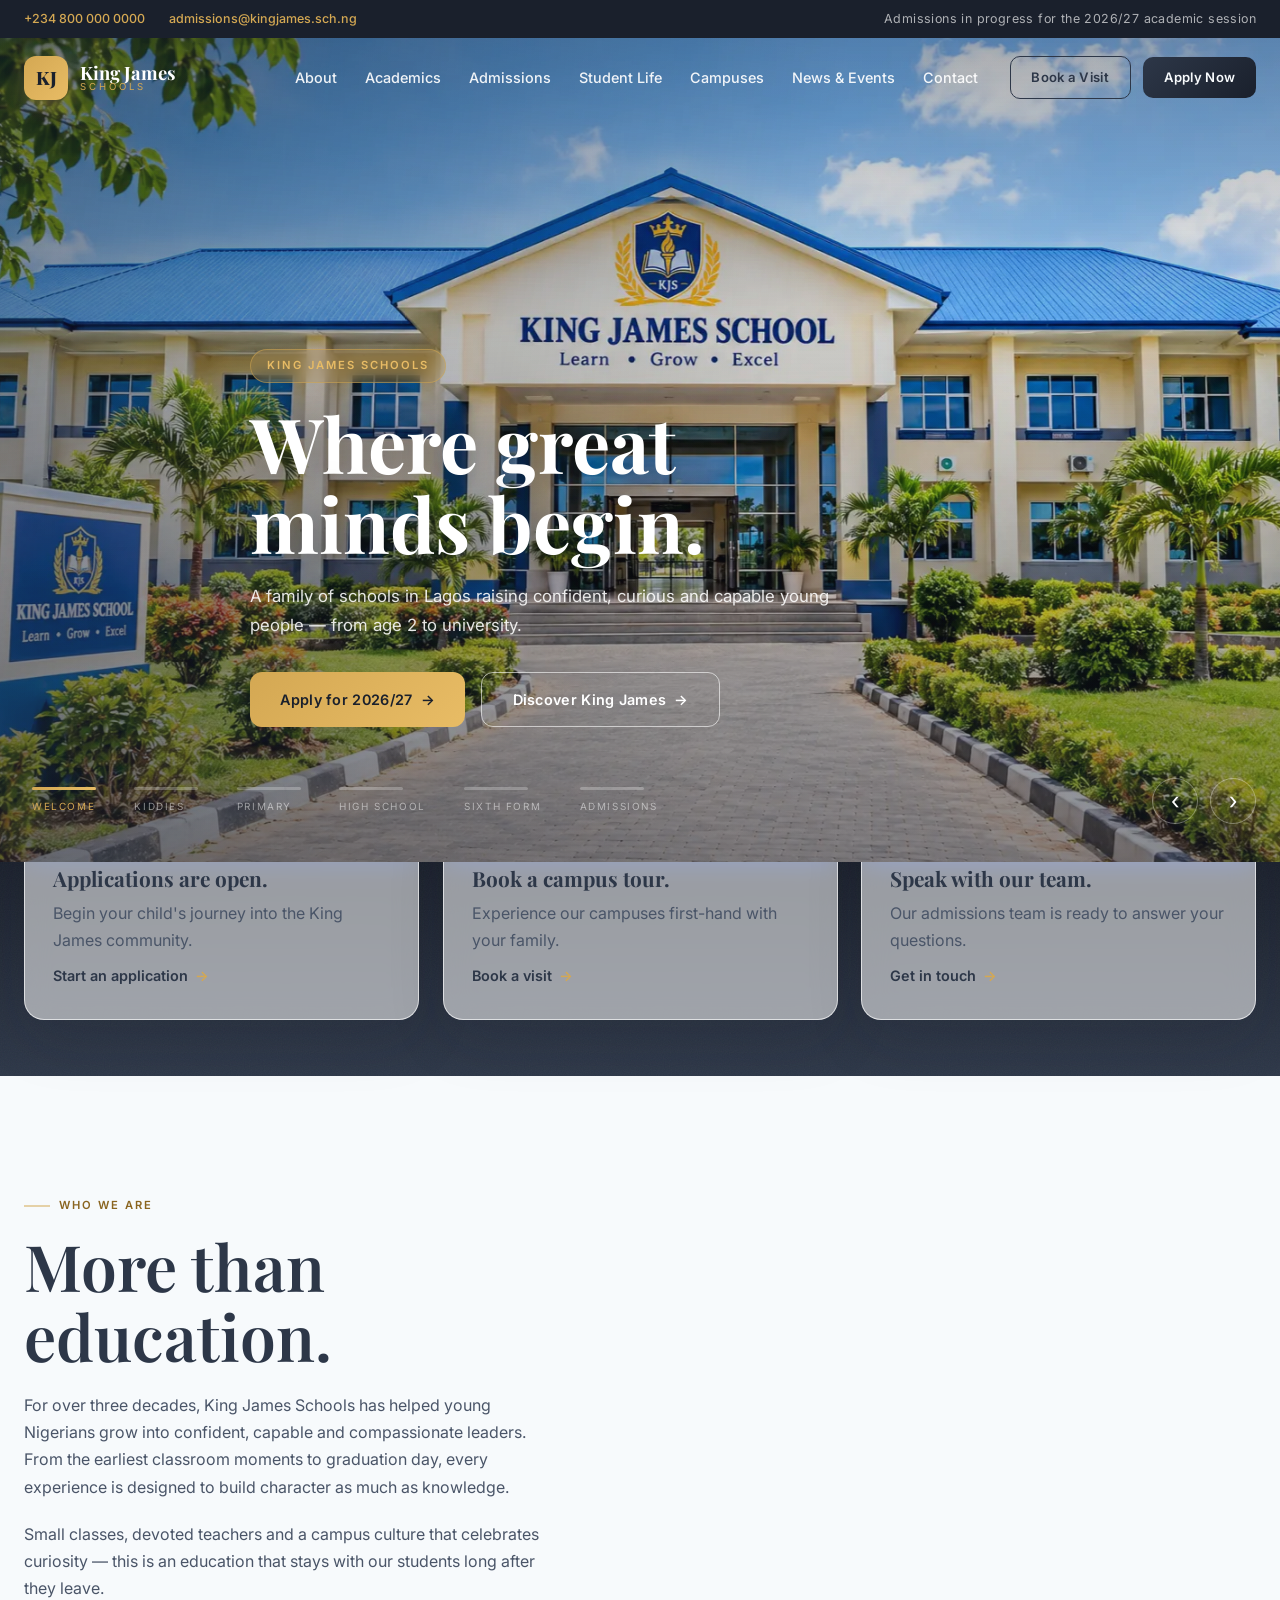
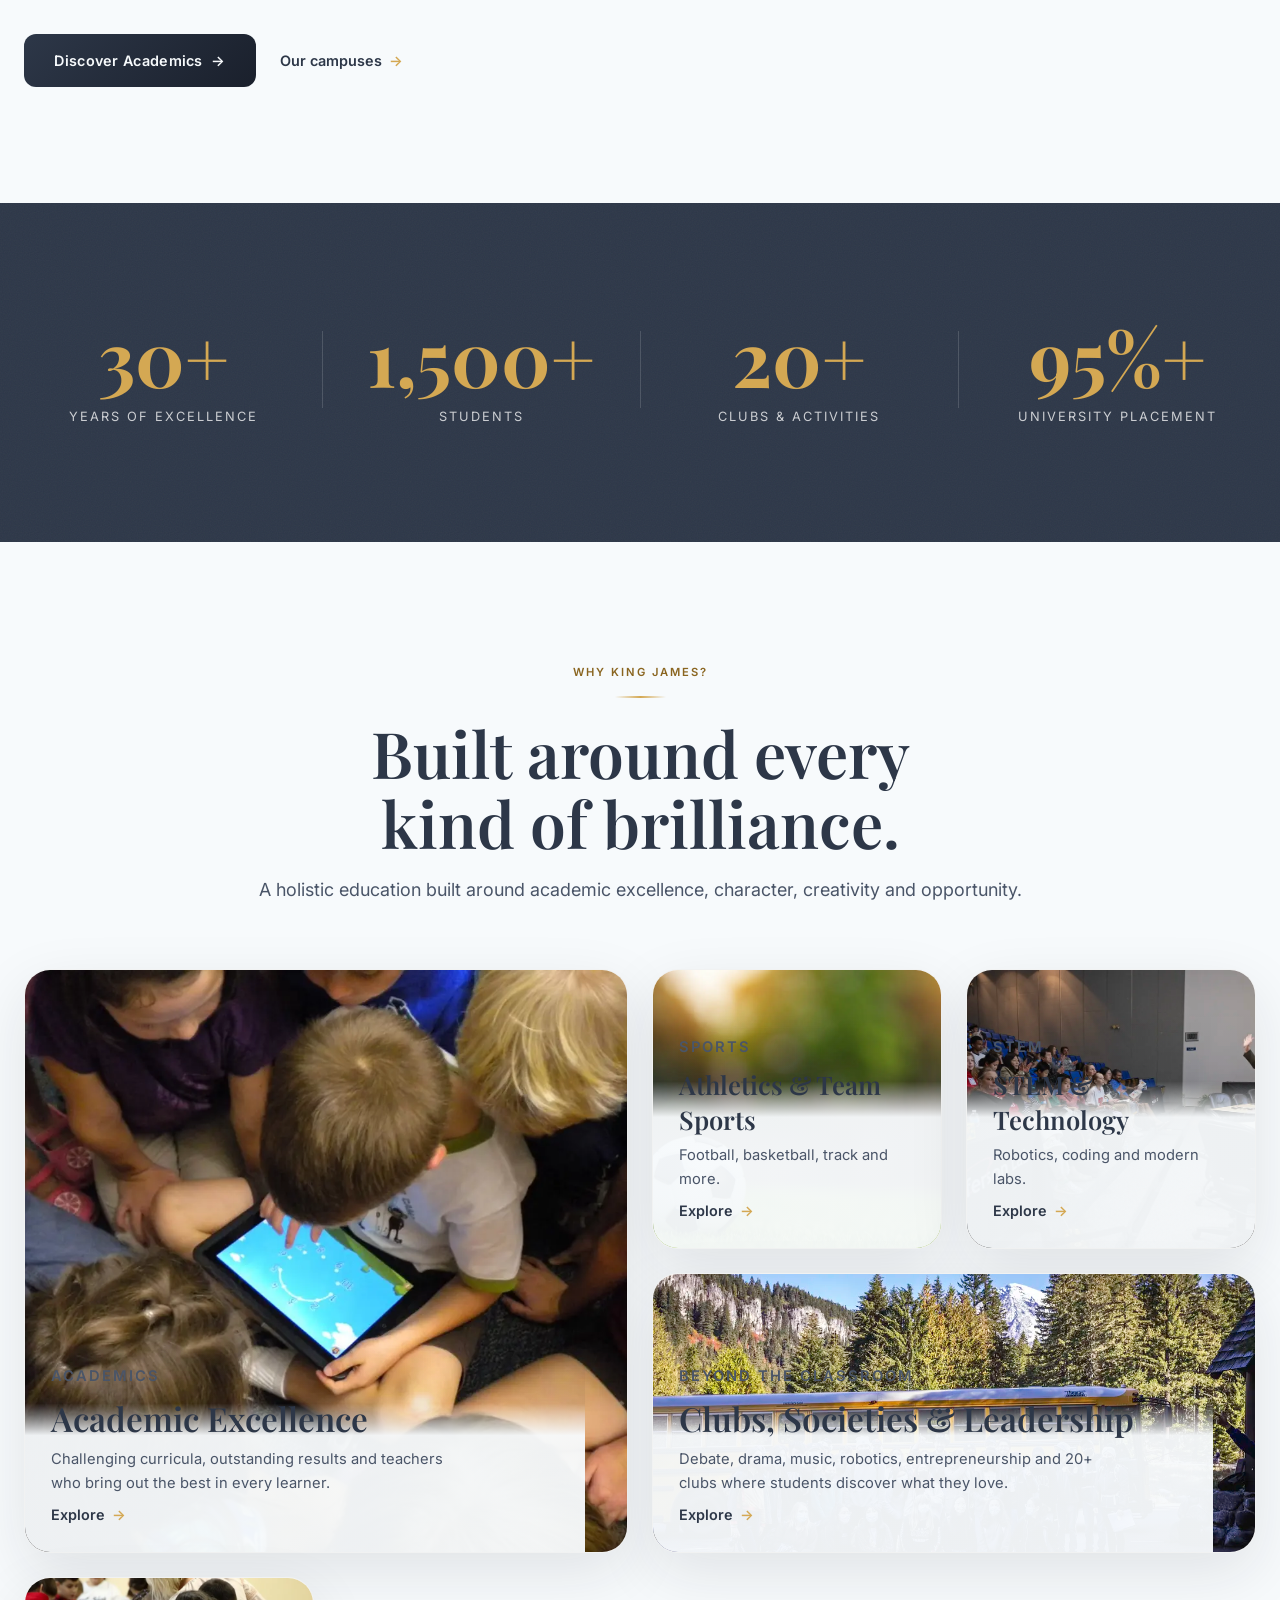
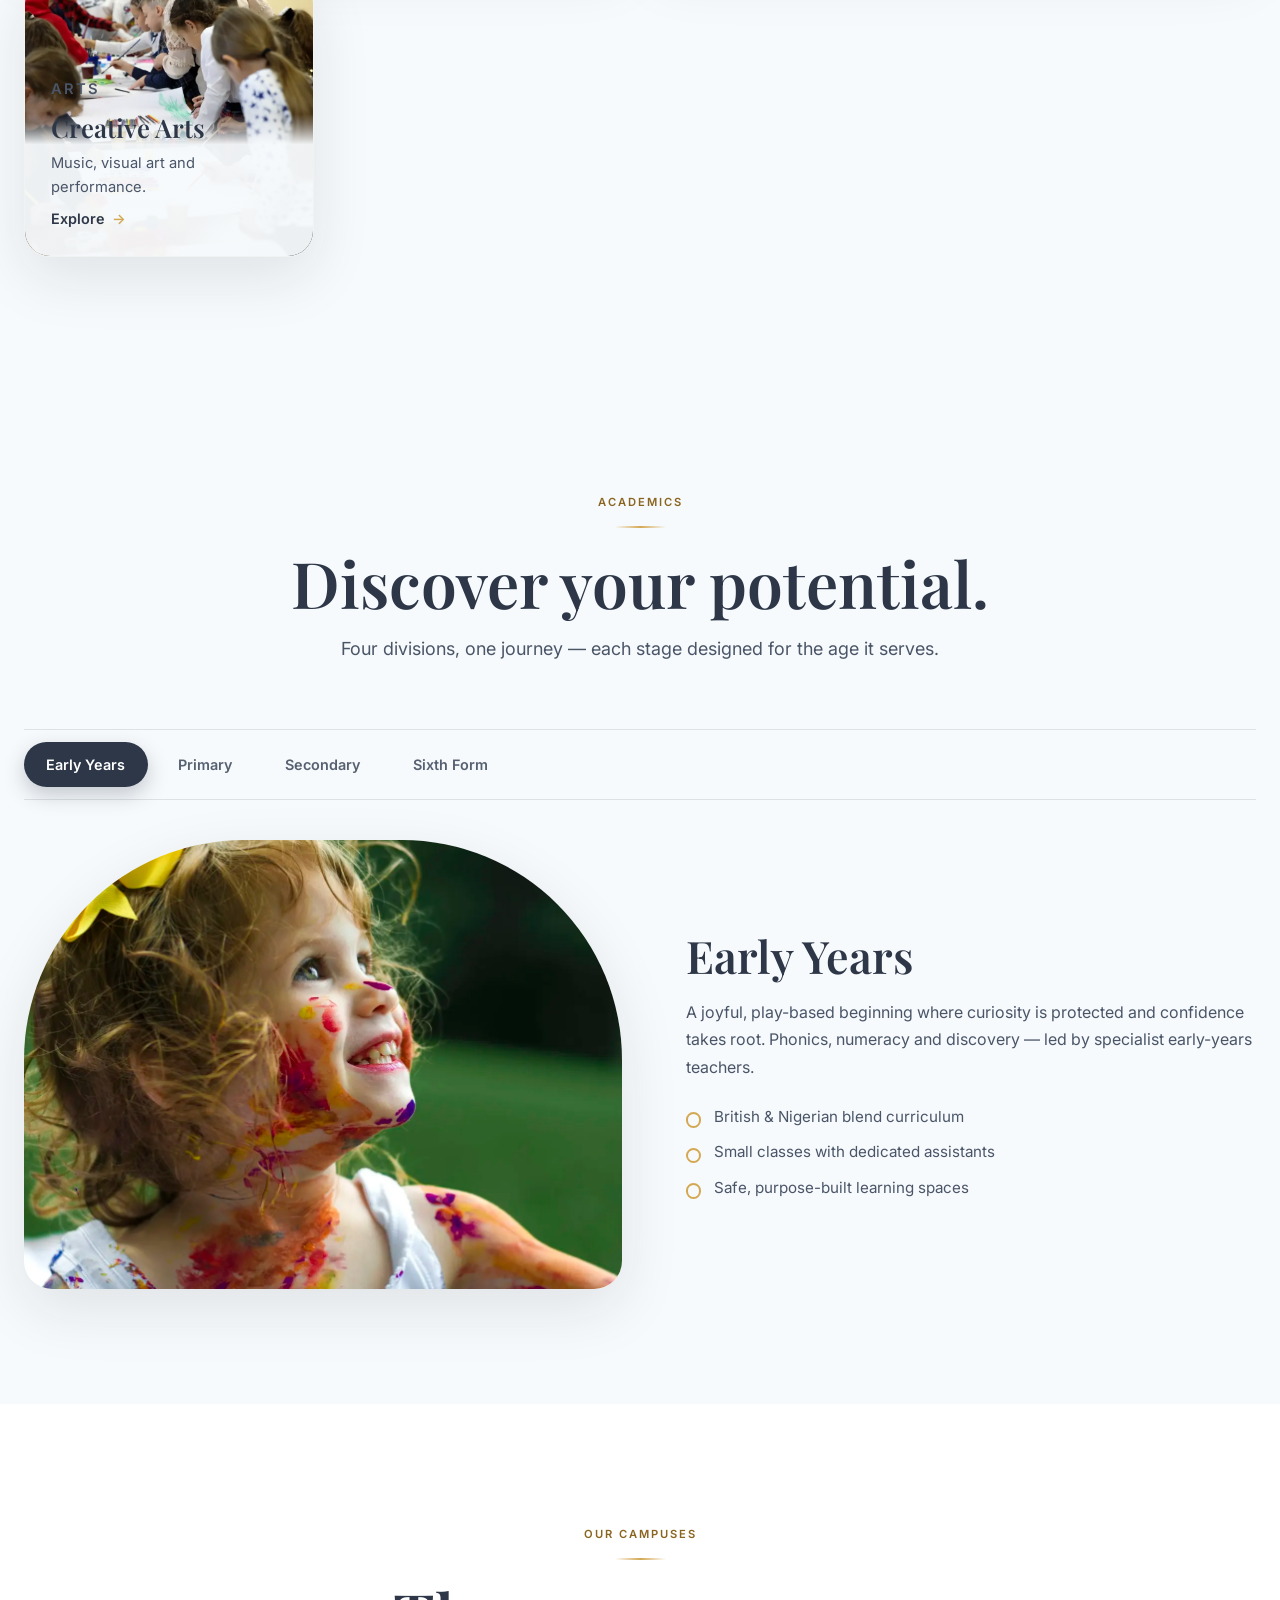
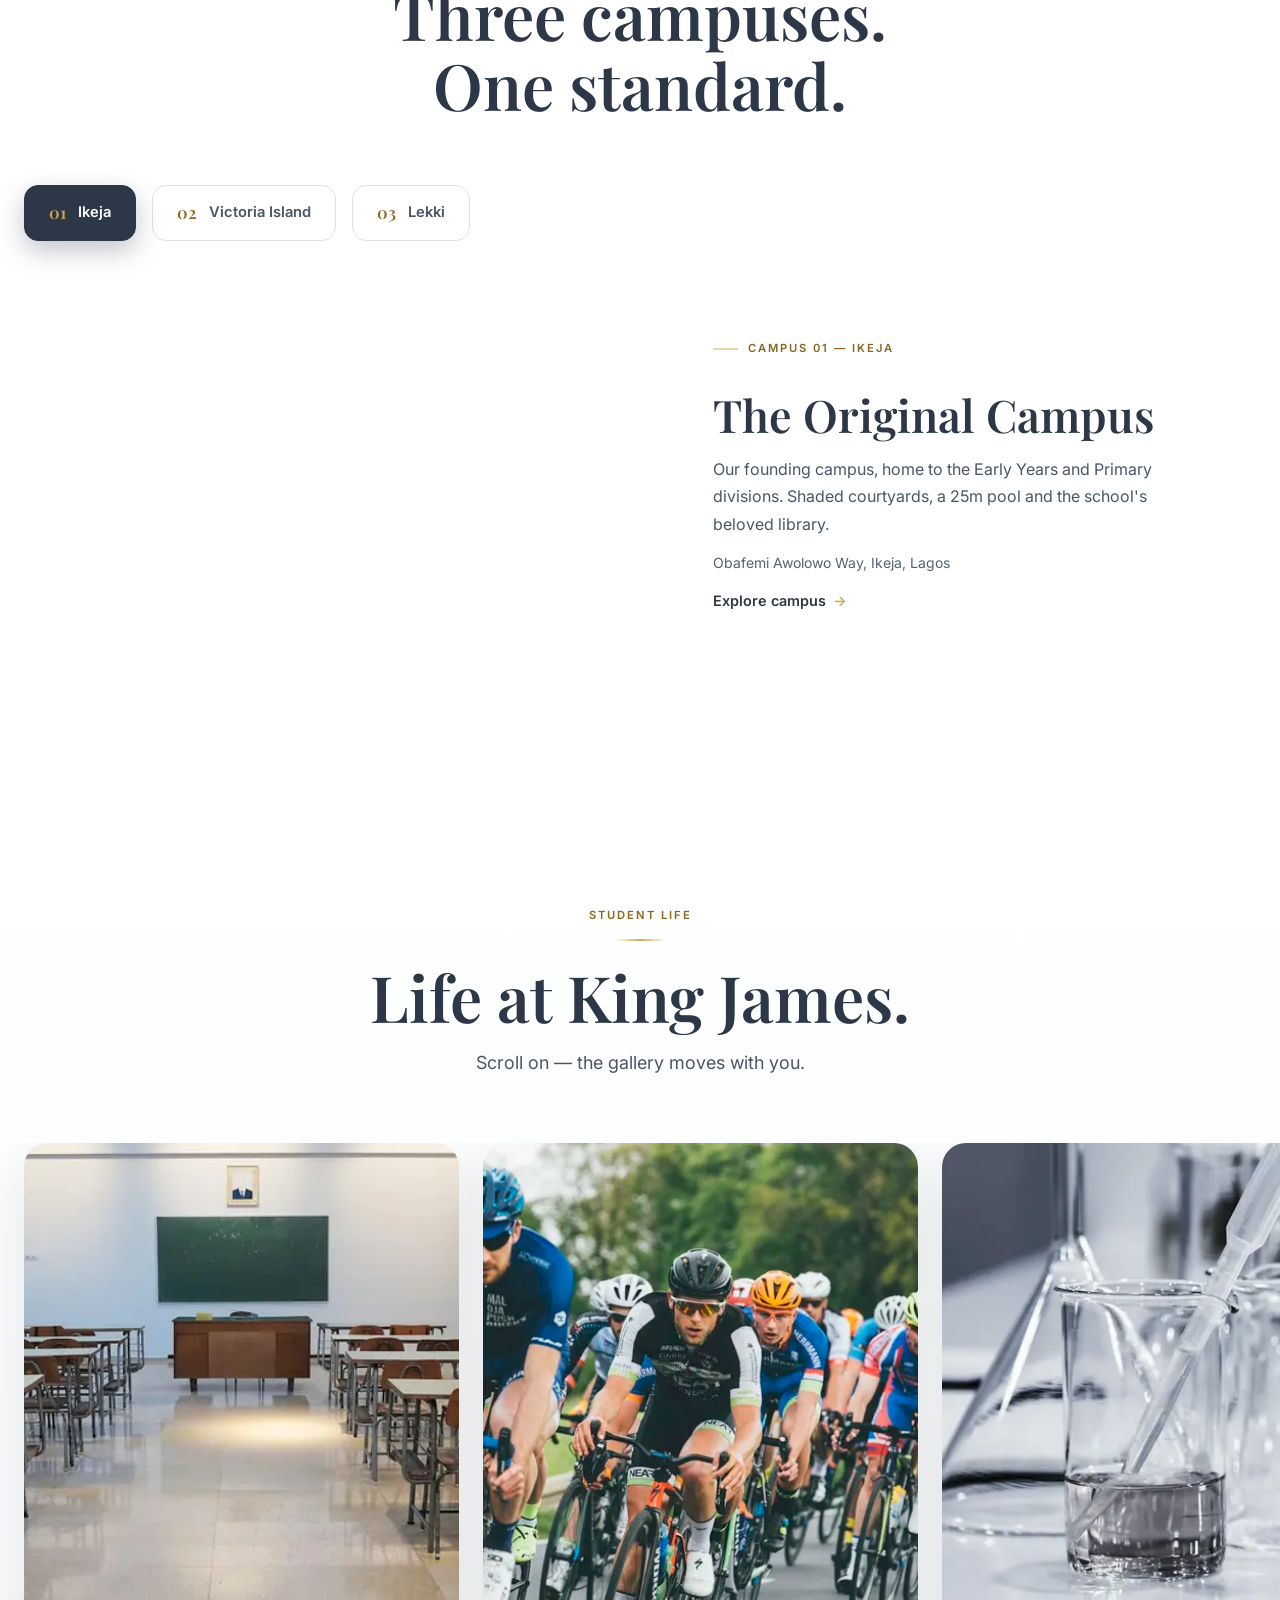
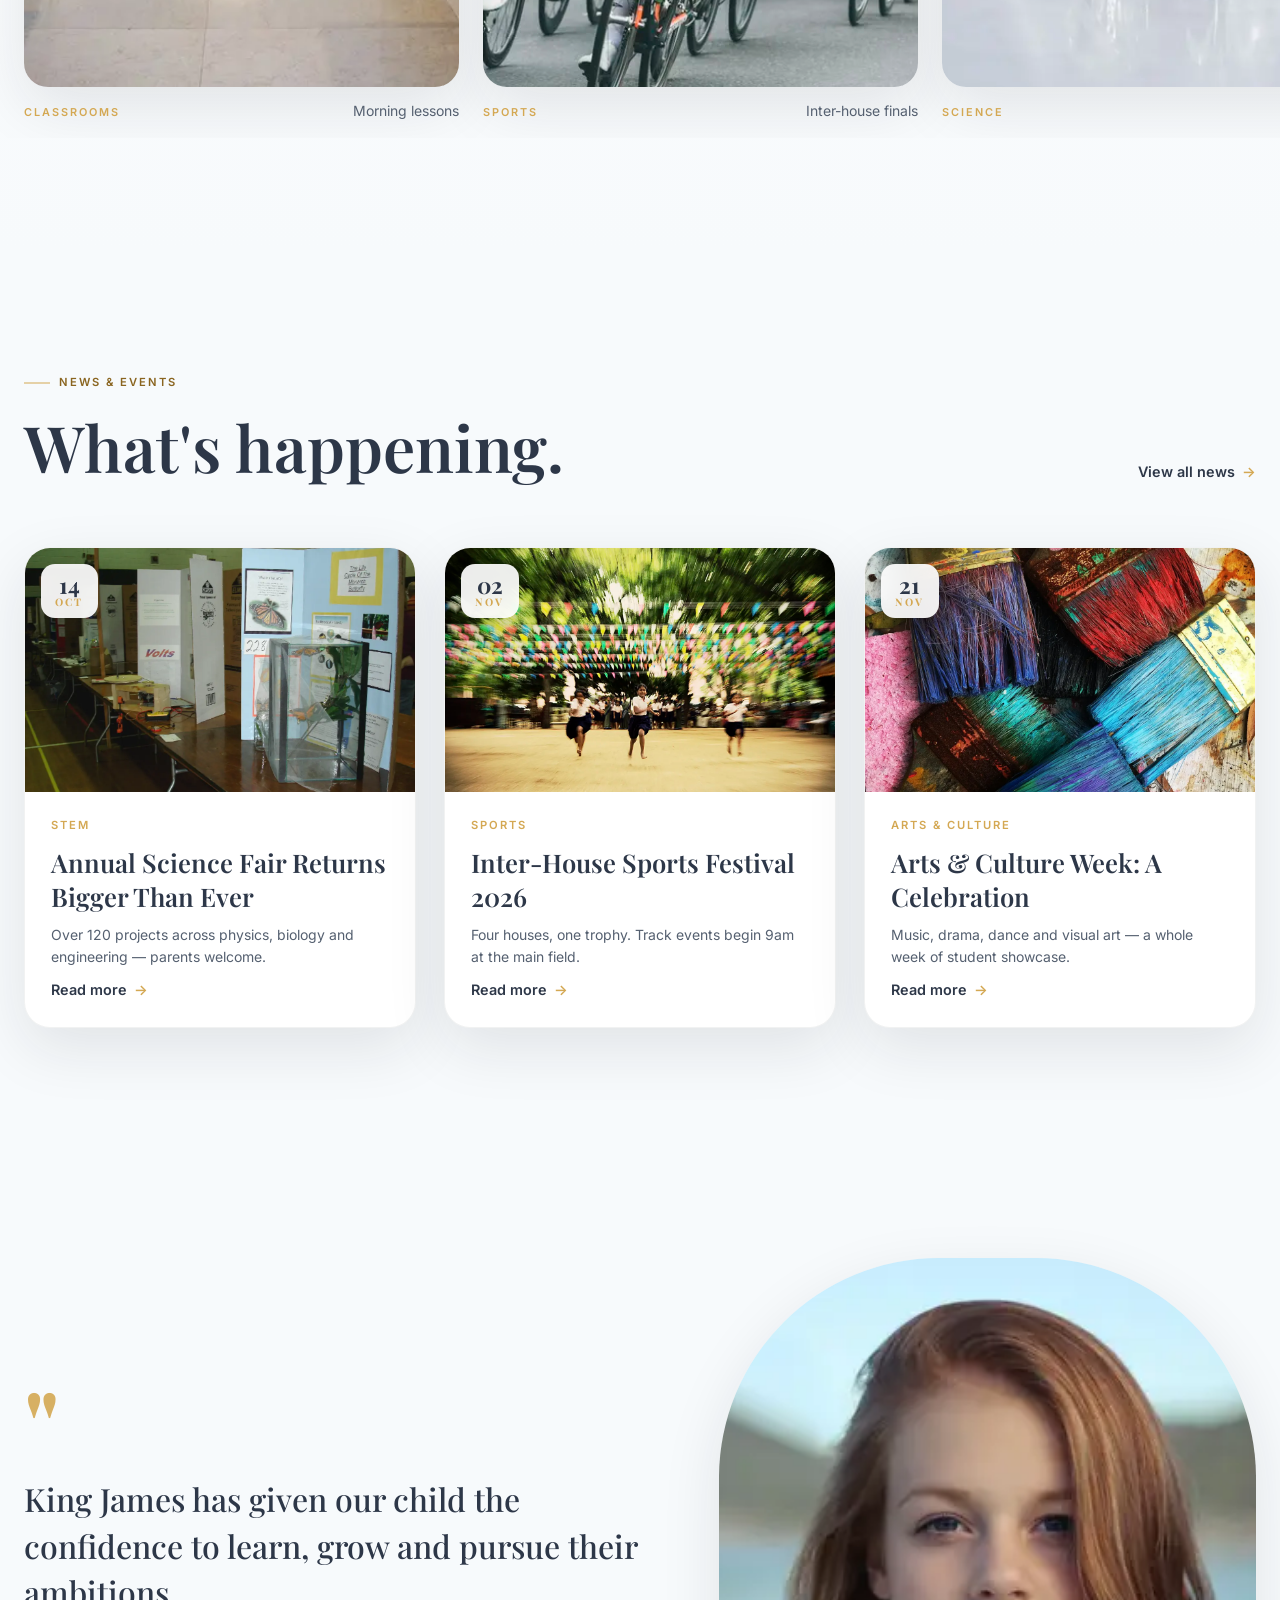
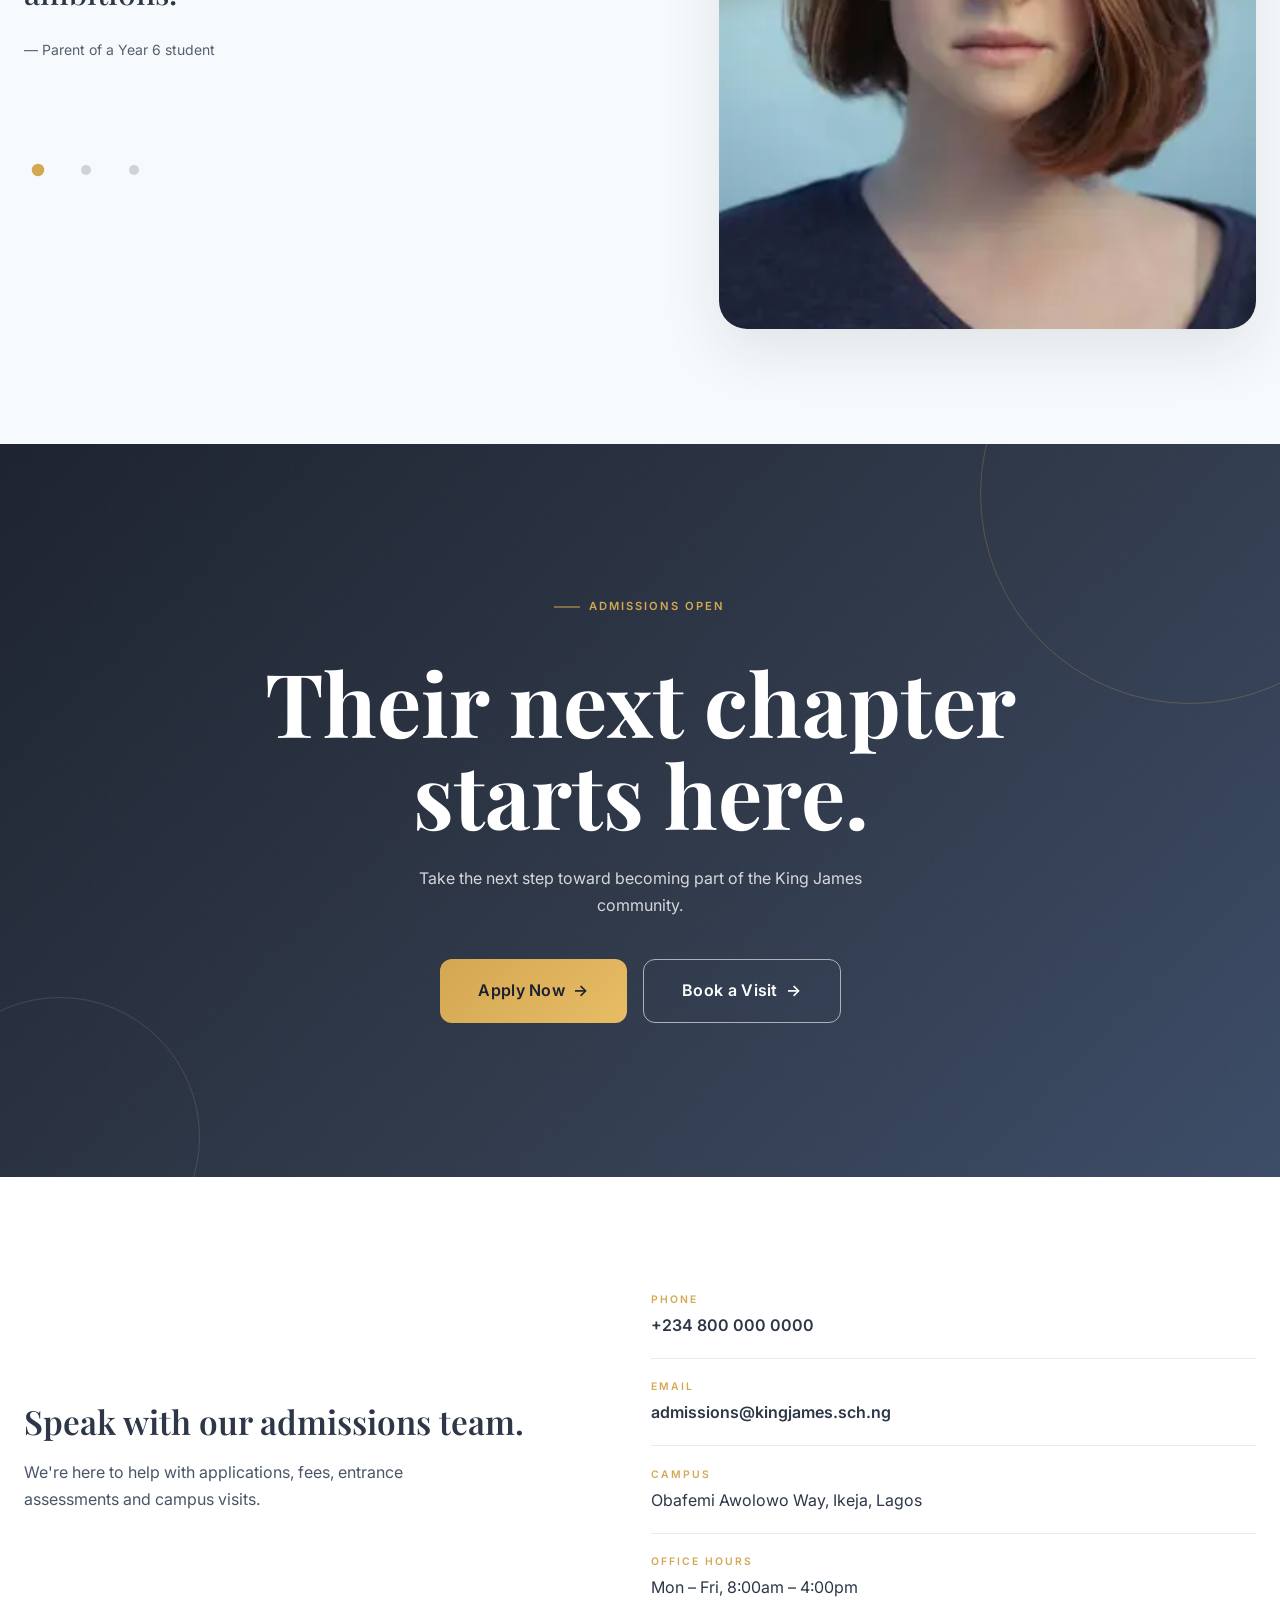
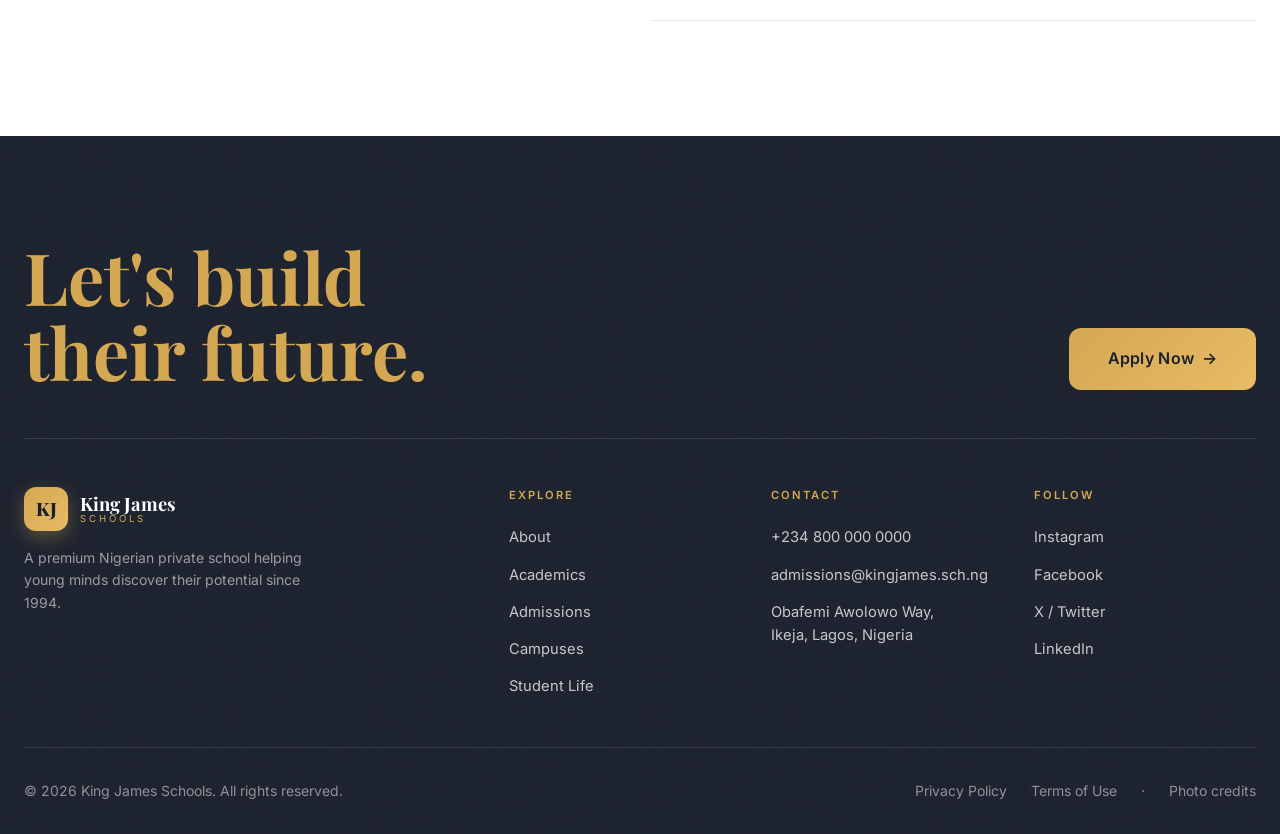
==== index.html @ 85f844ed "Add Open Graph/Twitter share tags and branded og-image; pass full regression suite 1200x630 og-image" ====
<!DOCTYPE html>
<html lang="en">
<head>
  <meta charset="UTF-8" />
  <meta name="viewport" content="width=device-width, initial-scale=1.0" />
  <title>King James Schools — Where Great Minds Begin</title>
  <meta name="description" content="King James Schools — a premium Nigerian private school. Explore our campuses, academics, student life and admissions. Applications are open." />
  <link rel="preconnect" href="https://fonts.googleapis.com" />
  <link rel="preconnect" href="https://fonts.gstatic.com" crossorigin />
  <link href="https://fonts.googleapis.com/css2?family=Inter:wght@400;500;600;700&family=Playfair+Display:ital,wght@0,500;0,600;0,700;0,800;1,500&display=swap" rel="stylesheet" />
  <link rel="icon" href="images/favicon.svg" type="image/svg+xml" />
  <meta name="theme-color" content="#1a202c" />
  <link rel="preload" as="image" href="images/hero/campus.webp" fetchpriority="high" />
    <meta property="og:type" content="website" />
  <meta property="og:site_name" content="King James Schools" />
  <meta property="og:title" content="King James Schools — Where Great Minds Begin" />
  <meta property="og:description" content="A premium Nigerian private school. Explore our campuses, academics, student life and admissions. Applications are open." />
  <meta property="og:image" content="https://rhemaolamiju295-sudo.github.io/King-James-school-website/images/og-image.jpg" />
  <meta property="og:image:width" content="1200" />
  <meta property="og:image:height" content="630" />
  <meta property="og:url" content="https://rhemaolamiju295-sudo.github.io/King-James-school-website/index.html" />
  <meta name="twitter:card" content="summary_large_image" />
  <meta name="twitter:title" content="King James Schools — Where Great Minds Begin" />
  <meta name="twitter:description" content="A premium Nigerian private school. Explore our campuses, academics, student life and admissions. Applications are open." />
  <meta name="twitter:image" content="https://rhemaolamiju295-sudo.github.io/King-James-school-website/images/og-image.jpg" />
<link rel="stylesheet" href="css/style.css" />
</head>
<body>
  <a class="skip-link" href="#main">Skip to main content</a>

  <!-- ============ NAVIGATION ============ -->
  <header class="site-header" id="navbar">
    <div class="top-bar">
      <div class="top-bar-inner container">
        <div class="top-bar-contact">
          <a href="tel:+2348000000000">+234 800 000 0000</a>
          <a href="mailto:admissions@kingjames.sch.ng">admissions@kingjames.sch.ng</a>
        </div>
        <p class="top-bar-note">Admissions in progress for the 2026/27 academic session</p>
      </div>
    </div>
    <div class="nav-inner">
      <a class="brand" href="#top">
        <span class="brand-mark" aria-hidden="true">KJ</span>
        <span class="brand-text">
          <span class="brand-name">King James</span>
          <span class="brand-sub">Schools</span>
        </span>
      </a>

      <nav class="nav-links" id="nav-links" aria-label="Primary">
        <a href="#about">About</a>
        <a href="#academics">Academics</a>
        <a href="#admissions">Admissions</a>
        <a href="#student-life">Student Life</a>
        <a href="#campuses">Campuses</a>
        <a href="#news">News &amp; Events</a>
        <a href="#contact">Contact</a>
      </nav>

      <div class="nav-ctas">
        <a class="btn btn-outline btn-sm nav-cta-visit" href="#admissions">Book a Visit</a>
        <a class="btn btn-primary btn-sm magnetic" href="apply.html">Apply Now</a>
      </div>

      <button class="hamburger" id="hamburger" aria-label="Open menu" aria-expanded="false" aria-controls="nav-links">
        <span></span><span></span><span></span>
      </button>
    </div>
  </header>

  <main id="main">
    <!-- ============ HERO — DIVISION SHOWCASE ============ -->
    <section class="hero" id="top" aria-roledescription="carousel" aria-label="Explore the schools of King James">
      <div class="hero-slides" id="hero-slides">

        <!-- SLIDE — Welcome -->
        <article class="slide is-active" data-slide aria-label="Welcome to King James Schools">
          <div class="slide-bg" style="background-image: url('images/hero/campus.webp')" role="img" aria-label="Sunlit King James campus with students arriving"></div>
          <div class="slide-scrim"></div>
          <div class="slide-content container">
            <div class="slide-badge label-upper">King James Schools</div>
            <h1 class="slide-title display-serif">Where great minds begin.</h1>
            <p class="slide-text">A family of schools in Lagos raising confident, curious and capable young people — from age 2 to university.</p>
            <div class="slide-ctas">
              <a class="btn btn-gold magnetic" href="apply.html">Apply for 2026/27 <span class="arrow" aria-hidden="true">→</span></a>
              <a class="btn btn-outline-light magnetic" href="#about">Discover King James <span class="arrow" aria-hidden="true">→</span></a>
            </div>
          </div>
        </article>

        <!-- SLIDE — Kiddies -->
        <article class="slide" data-slide aria-label="King James Kiddies — early years">
          <div class="slide-bg" style="background-image: url('images/academics/early-years.webp')" role="img" aria-label="Bright early years classroom with learning play corners"></div>
          <div class="slide-scrim"></div>
          <div class="slide-content container">
            <div class="slide-badge label-upper">Ages 2 – 5</div>
            <h2 class="slide-title display-serif">King James Kiddies</h2>
            <p class="slide-text">A joyful start — learning through play, in warm classrooms where caring teachers know every child by name.</p>
            <div class="slide-ctas">
              <a class="btn btn-outline-light magnetic" href="#academics">Learn more <span class="arrow" aria-hidden="true">→</span></a>
            </div>
            <p class="slide-tag caption">Ikeja Campus, Lagos State</p>
          </div>
        </article>

        <!-- SLIDE — Primary -->
        <article class="slide" data-slide aria-label="King James Primary">
          <div class="slide-bg" style="background-image: url('images/hero/primary.webp')" role="img" aria-label="Primary pupils raising hands in class"></div>
          <div class="slide-scrim"></div>
          <div class="slide-content container">
            <div class="slide-badge label-upper">Ages 5 – 11</div>
            <h2 class="slide-title display-serif">King James Primary</h2>
            <p class="slide-text">Strong foundations in literacy, numeracy and character — with sport, music and clubs woven into every week.</p>
            <div class="slide-ctas">
              <a class="btn btn-outline-light magnetic" href="#academics">Learn more <span class="arrow" aria-hidden="true">→</span></a>
            </div>
            <p class="slide-tag caption">Ikeja &amp; Lekki Campuses, Lagos State</p>
          </div>
        </article>

        <!-- SLIDE — High -->
        <article class="slide" data-slide aria-label="King James High">
          <div class="slide-bg" style="background-image: url('images/hero/secondary.webp')" role="img" aria-label="Secondary students collaborating in the science laboratory"></div>
          <div class="slide-scrim"></div>
          <div class="slide-content container">
            <div class="slide-badge label-upper">Ages 11 – 16</div>
            <h2 class="slide-title display-serif">King James High</h2>
            <p class="slide-text">Rigorous academics blending the Nigerian and British curricula — with leadership, character and service at its heart.</p>
            <div class="slide-ctas">
              <a class="btn btn-outline-light magnetic" href="#academics">Learn more <span class="arrow" aria-hidden="true">→</span></a>
            </div>
            <p class="slide-tag caption">Victoria Island Campus, Lagos State</p>
          </div>
        </article>

        <!-- SLIDE — Sixth Form -->
        <article class="slide" data-slide aria-label="King James Sixth Form">
          <div class="slide-bg" style="background-image: url('images/hero/sixth-form.webp')" role="img" aria-label="Sixth form students walking through the campus courtyard"></div>
          <div class="slide-scrim"></div>
          <div class="slide-content container">
            <div class="slide-badge label-upper">Ages 16 – 18</div>
            <h2 class="slide-title display-serif">King James Sixth Form</h2>
            <p class="slide-text">A focused pre-university pathway to the world's best universities — with dedicated counselling at every step.</p>
            <div class="slide-ctas">
              <a class="btn btn-outline-light magnetic" href="#academics">Learn more <span class="arrow" aria-hidden="true">→</span></a>
            </div>
            <p class="slide-tag caption">Lekki Campus, Lagos State</p>
          </div>
        </article>

        <!-- SLIDE — Admissions -->
        <article class="slide" data-slide aria-label="Admissions open">
          <div class="slide-bg" style="background-image: url('images/hero/admissions.webp')" role="img" aria-label="Smiling students on the campus lawn"></div>
          <div class="slide-scrim"></div>
          <div class="slide-content container">
            <div class="slide-badge label-upper">Admissions in progress</div>
            <h2 class="slide-title display-serif">Applications open for 2026/27.</h2>
            <p class="slide-text">Take the first step toward joining the King James family — book a tour or start an application today.</p>
            <div class="slide-ctas">
              <a class="btn btn-gold magnetic" href="apply.html">Apply Now <span class="arrow" aria-hidden="true">→</span></a>
              <a class="btn btn-outline-light magnetic" href="#visit">Book a Visit <span class="arrow" aria-hidden="true">→</span></a>
            </div>
          </div>
        </article>
      </div>

      <!-- Slider controls -->
      <div class="hero-controls container">
        <div class="hero-dots" role="tablist" aria-label="Choose a slide">
          <button class="hero-dot is-active" role="tab" aria-selected="true" data-dot="0" aria-label="Slide 1: Welcome"><span class="dot-progress"><span class="dot-fill"></span></span><span class="dot-name">Welcome</span></button>
          <button class="hero-dot" role="tab" aria-selected="false" data-dot="1" aria-label="Slide 2: King James Kiddies"><span class="dot-progress"><span class="dot-fill"></span></span><span class="dot-name">Kiddies</span></button>
          <button class="hero-dot" role="tab" aria-selected="false" data-dot="2" aria-label="Slide 3: King James Primary"><span class="dot-progress"><span class="dot-fill"></span></span><span class="dot-name">Primary</span></button>
          <button class="hero-dot" role="tab" aria-selected="false" data-dot="3" aria-label="Slide 4: King James High"><span class="dot-progress"><span class="dot-fill"></span></span><span class="dot-name">High School</span></button>
          <button class="hero-dot" role="tab" aria-selected="false" data-dot="4" aria-label="Slide 5: King James Sixth Form"><span class="dot-progress"><span class="dot-fill"></span></span><span class="dot-name">Sixth Form</span></button>
          <button class="hero-dot" role="tab" aria-selected="false" data-dot="5" aria-label="Slide 6: Admissions"><span class="dot-progress"><span class="dot-fill"></span></span><span class="dot-name">Admissions</span></button>
        </div>
        <div class="hero-arrows">
          <button class="hero-arrow" id="hero-prev" aria-label="Previous slide">‹</button>
          <button class="hero-arrow" id="hero-next" aria-label="Next slide">›</button>
        </div>
      </div>
    </section>

    <!-- ============ QUICK ACTIONS / ADMISSIONS ============ -->
    <section class="quick-actions" id="admissions" aria-label="Quick actions">
      <div class="qa-inner container">
        <article class="qa-card glass reveal">
          <p class="qa-kicker label-upper">Admissions</p>
          <h2 class="qa-title display-serif">Applications are open.</h2>
          <p class="body-text">Begin your child's journey into the King James community.</p>
          <a class="text-link" href="apply.html">Start an application <span class="arrow" aria-hidden="true">→</span></a>
        </article>
        <article class="qa-card glass reveal" style="--d:1">
          <p class="qa-kicker label-upper">Visit</p>
          <h2 class="qa-title display-serif">Book a campus tour.</h2>
          <p class="body-text">Experience our campuses first-hand with your family.</p>
          <a class="text-link" href="#visit">Book a visit <span class="arrow" aria-hidden="true">→</span></a>
        </article>
        <article class="qa-card glass reveal" style="--d:2">
          <p class="qa-kicker label-upper">Contact</p>
          <h2 class="qa-title display-serif">Speak with our team.</h2>
          <p class="body-text">Our admissions team is ready to answer your questions.</p>
          <a class="text-link" href="#contact">Get in touch <span class="arrow" aria-hidden="true">→</span></a>
        </article>
      </div>
    </section>

    <!-- ============ MORE THAN EDUCATION ============ -->
    <section class="about section" id="about">
      <div class="container about-grid">
        <div class="about-copy">
          <p class="kicker label-upper reveal">Who we are</p>
          <h2 class="headline-2 display-serif reveal" style="--d:1">More than education.</h2>
          <p class="body-text reveal" style="--d:2">For over three decades, King James Schools has helped young Nigerians grow into confident, capable and compassionate leaders. From the earliest classroom moments to graduation day, every experience is designed to build character as much as knowledge.</p>
          <p class="body-text reveal" style="--d:3">Small classes, devoted teachers and a campus culture that celebrates curiosity — this is an education that stays with our students long after they leave.</p>
          <div class="about-links reveal" style="--d:4">
            <a class="btn btn-primary magnetic" href="#academics">Discover Academics <span class="arrow" aria-hidden="true">→</span></a>
            <a class="text-link" href="#campuses">Our campuses <span class="arrow" aria-hidden="true">→</span></a>
          </div>
        </div>
        <div class="about-media reveal-media" style="--d:2">
          <figure class="media-frame arch-mask">
            <img src="images/about/main.webp" alt="King James students on the main campus lawn" loading="lazy" decoding="async" />
          </figure>
          <figure class="about-media-inset arch-mask reveal" style="--d:4">
            <img src="images/about/architecture.webp" alt="Detail of the school's architecture" loading="lazy" />
          </figure>
          <span class="about-badge glass-gold" aria-hidden="true">
            <span class="badge-num display-serif">30+</span>
            <span class="badge-text">Years of excellence</span>
          </span>
        </div>
      </div>
    </section>

    <!-- ============ BY THE NUMBERS ============ -->
    <section class="numbers section" id="numbers" aria-label="King James Schools by the numbers">
      <div class="container">
        <div class="numbers-grid">
          <div class="number-item reveal">
            <span class="number display-serif"><span class="count" data-count="30" data-suffix="+">0</span></span>
            <span class="number-label">Years of Excellence</span>
          </div>
          <div class="number-item reveal" style="--d:1">
            <span class="number display-serif"><span class="count" data-count="1500" data-suffix="+" data-comma="true">0</span></span>
            <span class="number-label">Students</span>
          </div>
          <div class="number-item reveal" style="--d:2">
            <span class="number display-serif"><span class="count" data-count="20" data-suffix="+">0</span></span>
            <span class="number-label">Clubs &amp; Activities</span>
          </div>
          <div class="number-item reveal" style="--d:3">
            <span class="number display-serif"><span class="count" data-count="95" data-suffix="%+">0</span></span>
            <span class="number-label">University Placement</span>
          </div>
        </div>
      </div>
    </section>

    <!-- ============ WHY KING JAMES — BENTO GRID ============ -->
    <section class="why section" id="why">
      <div class="container">
        <div class="section-head is-centered">
          <p class="kicker label-upper reveal">Why King James?</p>
          <h2 class="headline-2 display-serif reveal" style="--d:1">Built around every<br>kind of brilliance.</h2>
          <p class="section-sub body-text reveal" style="--d:2">A holistic education built around academic excellence, character, creativity and opportunity.</p>
        </div>

        <div class="bento-grid">
          <a class="bento-card card-large reveal" href="#academics">
            <div class="bento-media"><img src="images/academics/classroom.webp" alt="Students in a bright classroom" loading="lazy" /></div>
            <div class="bento-body">
              <p class="label-upper bento-tag">Academics</p>
              <h3 class="headline-4 display-serif">Academic Excellence</h3>
              <p>Challenging curricula, outstanding results and teachers who bring out the best in every learner.</p>
              <span class="text-link">Explore <span class="arrow" aria-hidden="true">→</span></span>
            </div>
          </a>

          <a class="bento-card card-medium reveal" href="#student-life" style="--d:1">
            <div class="bento-media"><img src="images/sports/football.webp" alt="Football match on the school field" loading="lazy" /></div>
            <div class="bento-body">
              <p class="label-upper bento-tag">Sports</p>
              <h3 class="headline-5 display-serif">Athletics &amp; Team Sports</h3>
              <p>Football, basketball, track and more.</p>
              <span class="text-link">Explore <span class="arrow" aria-hidden="true">→</span></span>
            </div>
          </a>

          <a class="bento-card card-medium reveal" href="#academics" style="--d:2">
            <div class="bento-media"><img src="images/academics/science-lab.webp" alt="Students working in the STEM laboratory" loading="lazy" /></div>
            <div class="bento-body">
              <p class="label-upper bento-tag">STEM</p>
              <h3 class="headline-5 display-serif">STEM &amp; Technology</h3>
              <p>Robotics, coding and modern labs.</p>
              <span class="text-link">Explore <span class="arrow" aria-hidden="true">→</span></span>
            </div>
          </a>

          <a class="bento-card card-wide reveal" href="#student-life" style="--d:3">
            <div class="bento-media"><img src="images/activities/clubs.webp" alt="Student art exhibition in the school hall" loading="lazy" /></div>
            <div class="bento-body">
              <p class="label-upper bento-tag">Beyond the classroom</p>
              <h3 class="headline-4 display-serif">Clubs, Societies &amp; Leadership</h3>
              <p>Debate, drama, music, robotics, entrepreneurship and 20+ clubs where students discover what they love.</p>
              <span class="text-link">Explore <span class="arrow" aria-hidden="true">→</span></span>
            </div>
          </a>

          <a class="bento-card card-medium reveal" href="#student-life" style="--d:4">
            <div class="bento-media"><img src="images/activities/art-class.webp" alt="Students painting during an art class" loading="lazy" /></div>
            <div class="bento-body">
              <p class="label-upper bento-tag">Arts</p>
              <h3 class="headline-5 display-serif">Creative Arts</h3>
              <p>Music, visual art and performance.</p>
              <span class="text-link">Explore <span class="arrow" aria-hidden="true">→</span></span>
            </div>
          </a>
        </div>
      </div>
    </section>

    <!-- ============ ACADEMICS ============ -->
    <section class="academics section" id="academics">
      <div class="container">
        <div class="section-head is-centered">
          <p class="kicker label-upper reveal">Academics</p>
          <h2 class="headline-2 display-serif reveal" style="--d:1">Discover your potential.</h2>
          <p class="section-sub body-text reveal" style="--d:2">Four divisions, one journey — each stage designed for the age it serves.</p>
        </div>

        <div class="acad-tabs" role="tablist" aria-label="School divisions">
          <button class="acad-tab is-active" role="tab" aria-selected="true" data-acad="0">Early Years</button>
          <button class="acad-tab" role="tab" aria-selected="false" data-acad="1">Primary</button>
          <button class="acad-tab" role="tab" aria-selected="false" data-acad="2">Secondary</button>
          <button class="acad-tab" role="tab" aria-selected="false" data-acad="3">Sixth Form</button>
          <span class="acad-indicator" aria-hidden="true"></span>
        </div>

        <div class="acad-panels">
          <div class="acad-panel is-active" data-panel="0">
            <figure class="acad-media media-frame arch-mask"><img src="images/academics/early-years.webp" alt="Colourful early years classroom" loading="lazy" /></figure>
            <div class="acad-copy">
              <h3 class="headline-3 display-serif">Early Years</h3>
              <p class="body-text">A joyful, play-based beginning where curiosity is protected and confidence takes root. Phonics, numeracy and discovery — led by specialist early-years teachers.</p>
              <ul class="acad-points">
                <li>British &amp; Nigerian blend curriculum</li>
                <li>Small classes with dedicated assistants</li>
                <li>Safe, purpose-built learning spaces</li>
              </ul>
            </div>
          </div>
          <div class="acad-panel" data-panel="1" hidden>
            <figure class="acad-media media-frame arch-mask"><img src="images/academics/classroom.webp" alt="Primary students raising hands in class" loading="lazy" /></figure>
            <div class="acad-copy">
              <h3 class="headline-3 display-serif">Primary</h3>
              <p class="body-text">Strong foundations with growing independence. Pupils build mastery in literacy and numeracy while exploring science, the arts and sport.</p>
              <ul class="acad-points">
                <li>Project-based learning</li>
                <li>French and Yoruba from Year 3</li>
                <li>Swimming and sport every week</li>
              </ul>
            </div>
          </div>
          <div class="acad-panel" data-panel="2" hidden>
            <figure class="acad-media media-frame arch-mask"><img src="images/academics/science-lab.webp" alt="Secondary students in the science laboratory" loading="lazy" /></figure>
            <div class="acad-copy">
              <h3 class="headline-3 display-serif">Secondary</h3>
              <p class="body-text">Ambitious academic preparation for WAEC, NECO and international examinations — with mentoring, leadership and service woven through the years.</p>
              <ul class="acad-points">
                <li>Science, Arts and Commercial tracks</li>
                <li>IGCSE preparation and exams</li>
                <li>Career guidance from Year 9</li>
              </ul>
            </div>
          </div>
          <div class="acad-panel" data-panel="3" hidden>
            <figure class="acad-media media-frame arch-mask"><img src="images/academics/sixth-form.webp" alt="Sixth form students studying together" loading="lazy" /></figure>
            <div class="acad-copy">
              <h3 class="headline-3 display-serif">Sixth Form</h3>
              <p class="body-text">A bridge to the world's best universities. A-Level and foundation pathways with personal tutors and university application support.</p>
              <ul class="acad-points">
                <li>Cambridge A-Level programme</li>
                <li>Dedicated university counsellors</li>
                <li>95%+ university placement</li>
              </ul>
            </div>
          </div>
        </div>
      </div>
    </section>

    <!-- ============ OUR CAMPUSES ============ -->
    <section class="campuses section" id="campuses">
      <div class="container">
        <div class="section-head is-centered">
          <p class="kicker label-upper reveal">Our campuses</p>
          <h2 class="headline-2 display-serif reveal" style="--d:1">Three campuses.<br>One standard.</h2>
        </div>

        <div class="campus-selector" role="tablist" aria-label="Campus selector">
          <button class="campus-tab is-active" role="tab" aria-selected="true" data-campus="0"><span class="campus-num">01</span> Ikeja</button>
          <button class="campus-tab" role="tab" aria-selected="false" data-campus="1"><span class="campus-num">02</span> Victoria Island</button>
          <button class="campus-tab" role="tab" aria-selected="false" data-campus="2"><span class="campus-num">03</span> Lekki</button>
        </div>

        <div class="campus-panels">
          <div class="campus-panel is-active" data-panel="0">
            <figure class="campus-media media-frame reveal-media"><img src="images/facilities/campus-ikeja.webp" alt="Ikeja campus main building" loading="lazy" /></figure>
            <div class="campus-copy">
              <p class="label-upper kicker">Campus 01 — Ikeja</p>
              <h3 class="headline-3 display-serif">The Original Campus</h3>
              <p class="body-text">Our founding campus, home to the Early Years and Primary divisions. Shaded courtyards, a 25m pool and the school's beloved library.</p>
              <p class="caption">Obafemi Awolowo Way, Ikeja, Lagos</p>
              <a class="text-link" href="#visit">Explore campus <span class="arrow" aria-hidden="true">→</span></a>
            </div>
          </div>
          <div class="campus-panel" data-panel="1" hidden>
            <figure class="campus-media media-frame reveal-media"><img src="images/facilities/campus-victoria.webp" alt="Victoria Island campus entrance" loading="lazy" /></figure>
            <div class="campus-copy">
              <p class="label-upper kicker">Campus 02 — Victoria Island</p>
              <h3 class="headline-3 display-serif">The Secondary School</h3>
              <p class="body-text">Science and innovation wings, sports halls and a 500-seat auditorium — home of our Secondary division.</p>
              <p class="caption">Adeola Odeku Street, Victoria Island, Lagos</p>
              <a class="text-link" href="#visit">Explore campus <span class="arrow" aria-hidden="true">→</span></a>
            </div>
          </div>
          <div class="campus-panel" data-panel="2" hidden>
            <figure class="campus-media media-frame reveal-media"><img src="images/facilities/campus-lekki.webp" alt="Lekki campus courtyard" loading="lazy" /></figure>
            <div class="campus-copy">
              <p class="label-upper kicker">Campus 03 — Lekki</p>
              <h3 class="headline-3 display-serif">Sixth Form College</h3>
              <p class="body-text">A focused pre-university environment with study lounges, quiet halls and dedicated university counselling suites.</p>
              <p class="caption">Lekki-Epe Expressway, Lekki, Lagos</p>
              <a class="text-link" href="#visit">Explore campus <span class="arrow" aria-hidden="true">→</span></a>
            </div>
          </div>
        </div>
      </div>
    </section>

    <!-- ============ LIFE AT KING JAMES — HORIZONTAL GALLERY ============ -->
    <section class="gallery-section" id="student-life" aria-label="Life at King James photo gallery">
      <div class="container">
        <div class="section-head is-centered">
          <p class="kicker label-upper reveal">Student Life</p>
          <h2 class="headline-2 display-serif reveal" style="--d:1">Life at King James.</h2>
          <p class="section-sub body-text reveal" style="--d:2">Scroll on — the gallery moves with you.</p>
        </div>
      </div>
      <div class="h-gallery" id="h-gallery" tabindex="0" aria-label="Photo gallery, scroll or use arrow keys">
        <div class="h-gallery-track">
          <figure class="h-card reveal"><img src="images/gallery/classrooms.webp" alt="Students in class" loading="lazy" /><figcaption><span class="label-upper">Classrooms</span><span class="caption">Morning lessons</span></figcaption></figure>
          <figure class="h-card reveal"><img src="images/gallery/sports.webp" alt="Inter-house sports finals" loading="lazy" /><figcaption><span class="label-upper">Sports</span><span class="caption">Inter-house finals</span></figcaption></figure>
          <figure class="h-card reveal"><img src="images/gallery/science.webp" alt="Science laboratory session" loading="lazy" /><figcaption><span class="label-upper">Science</span><span class="caption">In the lab</span></figcaption></figure>
          <figure class="h-card reveal"><img src="images/gallery/arts.webp" alt="Art studio" loading="lazy" /><figcaption><span class="label-upper">Arts</span><span class="caption">Studio time</span></figcaption></figure>
          <figure class="h-card reveal"><img src="images/gallery/culture.webp" alt="Cultural day celebrations" loading="lazy" /><figcaption><span class="label-upper">Culture</span><span class="caption">Cultural day</span></figcaption></figure>
          <figure class="h-card reveal"><img src="images/gallery/events.webp" alt="Founder's day ceremony" loading="lazy" /><figcaption><span class="label-upper">Events</span><span class="caption">Founder's Day</span></figcaption></figure>
          <figure class="h-card reveal"><img src="images/gallery/friends.webp" alt="Friends on the quad" loading="lazy" /><figcaption><span class="label-upper">Friends</span><span class="caption">On the quad</span></figcaption></figure>
          <figure class="h-card reveal"><img src="images/gallery/campus.webp" alt="Evening over campus" loading="lazy" /><figcaption><span class="label-upper">Campus</span><span class="caption">Golden hour</span></figcaption></figure>
        </div>
      </div>
    </section>

    <!-- ============ NEWS & EVENTS ============ -->
    <section class="news section" id="news">
      <div class="container">
        <div class="section-head section-head-row">
          <div>
            <p class="kicker label-upper reveal">News &amp; Events</p>
            <h2 class="headline-2 display-serif reveal" style="--d:1">What's happening.</h2>
          </div>
          <a class="text-link reveal" href="#" style="--d:2">View all news <span class="arrow" aria-hidden="true">→</span></a>
        </div>

        <div class="news-grid">
          <article class="news-card reveal">
            <span class="news-date display-serif"><span class="d">14</span><span class="my">Oct</span></span>
            <figure class="news-media"><img src="images/academics/science-fair.webp" alt="Students presenting at the science fair" loading="lazy" /></figure>
            <div class="news-body">
              <p class="label-upper news-cat">STEM</p>
              <h3 class="headline-5 display-serif">Annual Science Fair Returns Bigger Than Ever</h3>
              <p class="caption">Over 120 projects across physics, biology and engineering — parents welcome.</p>
              <span class="text-link">Read more <span class="arrow" aria-hidden="true">→</span></span>
            </div>
          </article>

          <article class="news-card reveal" style="--d:1">
            <span class="news-date display-serif"><span class="d">02</span><span class="my">Nov</span></span>
            <figure class="news-media"><img src="images/sports/interhouse.webp" alt="Athletes at the starting line" loading="lazy" /></figure>
            <div class="news-body">
              <p class="label-upper news-cat">Sports</p>
              <h3 class="headline-5 display-serif">Inter-House Sports Festival 2026</h3>
              <p class="caption">Four houses, one trophy. Track events begin 9am at the main field.</p>
              <span class="text-link">Read more <span class="arrow" aria-hidden="true">→</span></span>
            </div>
          </article>

          <article class="news-card reveal" style="--d:2">
            <span class="news-date display-serif"><span class="d">21</span><span class="my">Nov</span></span>
            <figure class="news-media"><img src="images/activities/arts-festival.webp" alt="Choir performing on stage" loading="lazy" /></figure>
            <div class="news-body">
              <p class="label-upper news-cat">Arts &amp; Culture</p>
              <h3 class="headline-5 display-serif">Arts &amp; Culture Week: A Celebration</h3>
              <p class="caption">Music, drama, dance and visual art — a whole week of student showcase.</p>
              <span class="text-link">Read more <span class="arrow" aria-hidden="true">→</span></span>
            </div>
          </article>
        </div>
      </div>
    </section>

    <!-- ============ PARENT TESTIMONIALS ============ -->
    <section class="testimonials section" id="testimonials" aria-label="Parent testimonials">
      <div class="container testimonial-wrap">
        <div class="t-quote-col">
          <span class="t-mark display-serif" aria-hidden="true">"</span>
          <div class="t-slides">
            <blockquote class="t-slide is-active">
              <p class="t-quote display-serif">King James has given our child the confidence to learn, grow and pursue their ambitions.</p>
              <footer class="caption">— Parent of a Year 6 student</footer>
            </blockquote>
            <blockquote class="t-slide" hidden>
              <p class="t-quote display-serif">The teachers see each child as an individual. That changed everything for our family.</p>
              <footer class="caption">— Parent of a Year 10 student</footer>
            </blockquote>
            <blockquote class="t-slide" hidden>
              <p class="t-quote display-serif">We wanted character and results. King James delivered both, consistently.</p>
              <footer class="caption">— Alumna parent, Class of 2021</footer>
            </blockquote>
          </div>
          <div class="t-dots" role="tablist" aria-label="Testimonial selector">
            <button class="t-dot is-active" role="tab" aria-selected="true" data-t="0" aria-label="Testimonial 1"></button>
            <button class="t-dot" role="tab" aria-selected="false" data-t="1" aria-label="Testimonial 2"></button>
            <button class="t-dot" role="tab" aria-selected="false" data-t="2" aria-label="Testimonial 3"></button>
          </div>
        </div>
        <div class="t-media-col">
          <figure class="t-media media-frame arch-mask">
            <img src="images/students/parent-1.webp" alt="Parent and student smiling on campus" loading="lazy" id="t-img" />
          </figure>
          <span class="t-media-glow" aria-hidden="true"></span>
        </div>
      </div>
    </section>

    <!-- ============ FINAL ADMISSIONS CTA ============ -->
    <section class="final-cta" id="visit">
      <div class="container final-inner">
        <p class="kicker label-upper reveal">Admissions open</p>
        <h2 class="headline-1 display-serif reveal" style="--d:1">Their next chapter<br>starts here.</h2>
        <p class="final-sub body-text reveal" style="--d:2">Take the next step toward becoming part of the King James community.</p>
        <div class="final-actions reveal" style="--d:3">
          <a class="btn btn-gold btn-lg magnetic" href="apply.html">Apply Now <span class="arrow" aria-hidden="true">→</span></a>
          <a class="btn btn-outline-light btn-lg magnetic" href="#contact">Book a Visit <span class="arrow" aria-hidden="true">→</span></a>
        </div>
      </div>
      <span class="deco deco-1" aria-hidden="true"></span>
      <span class="deco deco-2" aria-hidden="true"></span>
    </section>

    <!-- ============ CONTACT STRIP ============ -->
    <section class="contact section" id="contact">
      <div class="container contact-grid">
        <div class="contact-info">
          <h2 class="headline-4 display-serif reveal">Speak with our admissions team.</h2>
          <p class="body-text reveal" style="--d:1">We're here to help with applications, fees, entrance assessments and campus visits.</p>
        </div>
        <ul class="contact-list">
          <li class="reveal"><span class="label-upper">Phone</span><a href="tel:+2348000000000">+234 800 000 0000</a></li>
          <li class="reveal" style="--d:1"><span class="label-upper">Email</span><a href="mailto:admissions@kingjames.sch.ng">admissions@kingjames.sch.ng</a></li>
          <li class="reveal" style="--d:2"><span class="label-upper">Campus</span><span>Obafemi Awolowo Way, Ikeja, Lagos</span></li>
          <li class="reveal" style="--d:3"><span class="label-upper">Office Hours</span><span>Mon – Fri, 8:00am – 4:00pm</span></li>
        </ul>
      </div>
    </section>
  </main>

  <!-- ============ FOOTER ============ -->
  <footer class="site-footer">
    <div class="container">
      <div class="footer-top">
        <h2 class="footer-statement display-serif">Let's build<br>their future.</h2>
        <a class="btn btn-gold btn-lg magnetic" href="apply.html">Apply Now <span class="arrow" aria-hidden="true">→</span></a>
      </div>

      <div class="footer-grid">
        <div class="footer-brand">
          <a class="brand" href="#top">
            <span class="brand-mark" aria-hidden="true">KJ</span>
            <span class="brand-text">
              <span class="brand-name">King James</span>
              <span class="brand-sub">Schools</span>
            </span>
          </a>
          <p class="caption">A premium Nigerian private school helping young minds discover their potential since 1994.</p>
        </div>

        <nav class="footer-col" aria-label="Footer — explore">
          <h3 class="label-upper">Explore</h3>
          <a href="#about">About</a>
          <a href="#academics">Academics</a>
          <a href="#admissions">Admissions</a>
          <a href="#campuses">Campuses</a>
          <a href="#student-life">Student Life</a>
        </nav>

        <div class="footer-col" aria-label="Footer — contact">
          <h3 class="label-upper">Contact</h3>
          <a href="tel:+2348000000000">+234 800 000 0000</a>
          <a href="mailto:admissions@kingjames.sch.ng">admissions@kingjames.sch.ng</a>
          <span>Obafemi Awolowo Way,<br>Ikeja, Lagos, Nigeria</span>
        </div>

        <div class="footer-col" aria-label="Footer — social">
          <h3 class="label-upper">Follow</h3>
          <a href="#" rel="noopener">Instagram</a>
          <a href="#" rel="noopener">Facebook</a>
          <a href="#" rel="noopener">X / Twitter</a>
          <a href="#" rel="noopener">LinkedIn</a>
        </div>
      </div>

      <div class="footer-bottom caption">
        <span>© <span id="year">2026</span> King James Schools. All rights reserved.</span>
        <span class="footer-legal">
          <a href="#">Privacy Policy</a>
          <a href="#">Terms of Use</a> <span aria-hidden="true">·</span> <a href="credits.html">Photo credits</a>
        </span>
      </div>
    </div>
  </footer>

  <script src="js/script.js" defer></script>
</body>
</html>
---- css/style.css ----
/* =========================================================
   KING JAMES SCHOOLS — Premium Editorial Design System
   Deep Royal Blue / Navy + King James Gold + Warm Ivory
   ========================================================= */

/* ---------- CSS Variables ---------- */
:root {
  --royal-blue: #2d3748;
  --royal-blue-light: #4a5568;
  --royal-blue-dark: #1a202c;
  --king-gold: #d4a853;
  --king-gold-light: #e8bc65;
  --king-gold-ink: #8a6520;
  --warm-ivory: #f7fafc;
  --white: #ffffff;
  --text-primary: #2d3748;
  --text-secondary: #4a5568;
  --text-muted: #556070;
  --accent-blue: #4299e1;

  --font-serif: 'Playfair Display', 'Merriweather', Georgia, serif;
  --font-sans: 'Inter', system-ui, -apple-system, sans-serif;

  --container: 1240px;
  --section-pad: clamp(4.5rem, 9vw, 8.5rem);
  --ease-out: cubic-bezier(0.16, 1, 0.3, 1);
  --ease-spring: cubic-bezier(0.34, 1.56, 0.64, 1);
  --shadow-card: 0 20px 60px rgba(26, 32, 44, 0.10);
  --shadow-lift: 0 30px 70px rgba(26, 32, 44, 0.16);
}

/* ---------- Reset & Base ---------- */
*, *::before, *::after { box-sizing: border-box; margin: 0; padding: 0; }

html {
  font-size: 16px;
  -webkit-text-size-adjust: 100%;
  scroll-behavior: smooth;
  scroll-padding-top: 90px;
}
@media (max-width: 768px) { html { font-size: 14px; } }

body {
  font-family: var(--font-sans);
  color: var(--text-primary);
  background: var(--warm-ivory);
  line-height: 1.6;
  overflow-x: hidden;
}

img { max-width: 100%; display: block; }
[hidden] { display: none !important; }
ul { list-style: none; }
a { color: inherit; text-decoration: none; }
button { font: inherit; color: inherit; background: none; border: none; cursor: pointer; }

.container { width: min(100% - 3rem, var(--container)); margin-inline: auto; }
.section { padding-block: var(--section-pad); }

/* Grain texture overlay for large color fields */
.grain,
.final-cta::after,
.site-footer::before,
.numbers::before {
  content: '';
  position: absolute;
  inset: 0;
  pointer-events: none;
  opacity: 0.05;
  background-image: url("data:image/svg+xml,%3Csvg xmlns='http://www.w3.org/2000/svg' width='140' height='140'%3E%3Cfilter id='n'%3E%3CfeTurbulence type='fractalNoise' baseFrequency='0.85' numOctaves='2' stitchTiles='stitch'/%3E%3C/filter%3E%3Crect width='100%25' height='100%25' filter='url(%23n)'/%3E%3C/svg%3E");
}

/* ---------- Typography ---------- */
.display-serif { font-family: var(--font-serif); font-weight: 700; line-height: 1.15; }

.headline-1 { font-size: clamp(3rem, 7.5vw, 5.5rem); line-height: 1.05; font-weight: 700; }
.headline-2 { font-size: clamp(2.4rem, 5vw, 4rem); line-height: 1.1; font-weight: 600; }
.headline-3 { font-size: clamp(1.8rem, 3.5vw, 3rem); line-height: 1.2; font-weight: 600; }
.headline-4 { font-size: clamp(1.5rem, 2.6vw, 2.25rem); line-height: 1.3; font-weight: 600; }
.headline-5 { font-size: clamp(1.25rem, 2vw, 1.75rem); line-height: 1.35; font-weight: 600; }
.headline-6 { font-size: 1.25rem; line-height: 1.4; font-weight: 600; }

.body-text { font-size: 1rem; line-height: 1.7; color: var(--text-secondary); }
.caption { font-size: 0.875rem; color: var(--text-muted); }
.label-upper { text-transform: uppercase; font-size: 0.7rem; letter-spacing: 2px; font-weight: 600; }

.kicker {
  color: var(--king-gold-ink);
  margin-bottom: 1rem;
  display: inline-block;
  position: relative;
  padding-left: 2.2rem;
}
.kicker::before {
  content: '';
  position: absolute;
  left: 0; top: 50%;
  width: 1.6rem; height: 1px;
  background: var(--king-gold);
  transform: translateY(-50%);
}

.section-head { max-width: 720px; margin-bottom: clamp(2.5rem, 5vw, 4rem); }
.section-head .kicker { margin-bottom: 1.25rem; }
.section-sub { margin-top: 1rem; font-size: 1.125rem; }
.section-head-row {
  max-width: none;
  display: flex;
  align-items: flex-end;
  justify-content: space-between;
  gap: 2rem;
  flex-wrap: wrap;
}
/* Emerald-style centered header variant */
.section-head.is-centered {
  margin-inline: auto;
  text-align: center;
  max-width: 780px;
}
.section-head.is-centered .kicker { padding-left: 0; }
.section-head.is-centered .kicker::before { display: none; }
.section-head.is-centered .kicker::after {
  content: '';
  display: block;
  width: 3.2rem;
  height: 2px;
  margin: 0.9rem auto 0;
  background: linear-gradient(90deg, transparent, var(--king-gold), transparent);
}

/* Focus visibility (accessibility) */
:focus-visible { outline: 2px solid var(--king-gold); outline-offset: 3px; border-radius: 2px; }

.skip-link {
  position: absolute;
  left: 1rem; top: -100px;
  z-index: 2000;
  background: var(--royal-blue);
  color: var(--white);
  padding: 0.75rem 1.25rem;
  border-radius: 0 0 10px 10px;
  transition: top 0.2s;
}
.skip-link:focus { top: 0; }

::selection { background: var(--king-gold); color: var(--royal-blue-dark); }

/* =========================================================
   NAVIGATION
   ========================================================= */
.site-header {
  position: fixed;
  inset: 0 0 auto 0;
  z-index: 1000;
  transition: background 0.4s, box-shadow 0.4s;
}
.site-header.scrolled {
  background: rgba(247, 250, 252, 0.85);
  backdrop-filter: blur(12px);
  -webkit-backdrop-filter: blur(12px);
  box-shadow: 0 1px 0 rgba(45, 55, 72, 0.08), 0 10px 30px rgba(26, 32, 44, 0.06);
}
.site-header.scrolled .brand-name,
.site-header.scrolled .nav-links a { color: var(--royal-blue); }
.site-header.scrolled .nav-links a:hover { color: var(--royal-blue-dark); }
.site-header.scrolled .brand-sub { color: var(--king-gold); }
.site-header.scrolled .hamburger span { background: var(--royal-blue); }

/* Inner pages: header starts solid (no transparent-over-hero state) */
.site-header.is-solid-page {
  background: rgba(247, 250, 252, 0.92);
  backdrop-filter: blur(12px);
  -webkit-backdrop-filter: blur(12px);
  box-shadow: 0 1px 0 rgba(45, 55, 72, 0.08);
}
.site-header.is-solid-page .brand-name,
.site-header.is-solid-page .nav-links a { color: var(--royal-blue); }
.site-header.is-solid-page .brand-sub { color: var(--king-gold); }
.site-header.is-solid-page .hamburger span { background: var(--royal-blue); }
.site-header.is-solid-page .nav-cta-visit { color: var(--royal-blue); border-color: var(--royal-blue); }

.nav-inner {
  width: min(100% - 3rem, 1360px);
  margin-inline: auto;
  display: flex;
  align-items: center;
  gap: 2rem;
  padding-block: 1.1rem;
}

.brand { display: flex; align-items: center; gap: 0.75rem; }
.brand-mark {
  display: grid;
  place-items: center;
  width: 44px; height: 44px;
  border-radius: 12px;
  background: linear-gradient(135deg, var(--king-gold), var(--king-gold-light));
  color: var(--royal-blue-dark);
  font-family: var(--font-serif);
  font-weight: 800;
  font-size: 1.15rem;
  box-shadow: 0 6px 18px rgba(212, 168, 83, 0.35);
}
.brand-text { display: flex; flex-direction: column; line-height: 1.05; }
.brand-name {
  font-family: var(--font-serif);
  font-weight: 700;
  font-size: 1.15rem;
  color: var(--white);
  transition: color 0.3s;
}
.brand-sub {
  text-transform: uppercase;
  font-size: 0.6rem;
  letter-spacing: 3px;
  color: var(--king-gold);
  transition: color 0.3s;
}

.nav-links {
  display: flex;
  gap: 1.75rem;
  margin-left: auto;
}
.nav-links a {
  position: relative;
  font-size: 0.9rem;
  font-weight: 500;
  color: rgba(255, 255, 255, 0.92);
  padding-block: 0.35rem;
  transition: color 0.3s;
}
.nav-links a::after {
  content: '';
  position: absolute;
  left: 0; bottom: 0;
  width: 100%; height: 2px;
  background: var(--king-gold);
  transform: scaleX(0);
  transform-origin: left;
  transition: transform 0.35s var(--ease-out);
}
.nav-links a:hover::after,
.nav-links a:focus-visible::after { transform: scaleX(1); }

.nav-ctas { display: flex; gap: 0.75rem; align-items: center; }
.nav-cta-visit {
  color: var(--white);
  border-color: rgba(255, 255, 255, 0.5);
}
.site-header.scrolled .nav-cta-visit { color: var(--royal-blue); border-color: var(--royal-blue); }

/* Hamburger */
.hamburger {
  display: none;
  flex-direction: column;
  justify-content: center;
  gap: 5px;
  width: 44px; height: 44px;
  padding: 10px;
  margin-left: auto;
  z-index: 1100;
}
.hamburger span {
  display: block;
  height: 2px;
  width: 100%;
  background: var(--white);
  border-radius: 2px;
  transition: transform 0.35s var(--ease-out), opacity 0.25s, background 0.3s;
}
.hamburger[aria-expanded="true"] span:nth-child(1) { transform: translateY(7px) rotate(45deg); }
.hamburger[aria-expanded="true"] span:nth-child(2) { opacity: 0; }
.hamburger[aria-expanded="true"] span:nth-child(3) { transform: translateY(-7px) rotate(-45deg); }

/* =========================================================
   TOP UTILITY BAR
   ========================================================= */
.top-bar {
  background: var(--royal-blue-dark);
  color: rgba(255, 255, 255, 0.8);
  font-size: 0.78rem;
  position: relative;
  z-index: 1100;
}
.top-bar-inner {
  display: flex;
  justify-content: space-between;
  align-items: center;
  gap: 1rem;
  min-height: 38px;
  flex-wrap: wrap;
  padding-block: 0.3rem;
}
.top-bar-contact { display: flex; gap: 1.5rem; flex-wrap: wrap; }
.top-bar-contact a { color: var(--king-gold); font-weight: 500; transition: color 0.25s; }
.top-bar-contact a:hover { color: var(--white); }
.top-bar-note { color: rgba(255, 255, 255, 0.65); letter-spacing: 0.4px; }

/* =========================================================
   HERO — DIVISION SHOWCASE SLIDER
   ========================================================= */
.hero {
  position: relative;
  height: calc(100svh - 38px);
  min-height: 600px;
  overflow: hidden;
  background: linear-gradient(165deg, #0e1730 0%, #16264d 45%, #1d4ed8 135%);
  color: var(--white);
}

.hero-slides { position: absolute; inset: 0; }

.slide {
  position: absolute;
  inset: 0;
  visibility: hidden;
  /* graceful fallback visible while the photo loads (or if it fails) */
  background: linear-gradient(165deg, #0e1730 0%, #16264d 45%, #1d4ed8 135%);
}
.slide.is-active { visibility: visible; z-index: 1; }
.slide.is-leaving { visibility: visible; z-index: 2; }

.slide-bg {
  position: absolute;
  inset: 0;
  background-size: cover;
  background-position: center;
  will-change: opacity, transform;
}

/* Ken Burns: slow, subtle zoom-drift on the active slide's photo */
@keyframes kenBurns {
  from { transform: scale(1) translate3d(0, 0, 0); }
  to   { transform: scale(1.07) translate3d(-0.6%, 0.5%, 0); }
}
.slide.is-active .slide-bg { animation: slideIn 1.3s var(--ease-out) forwards, kenBurns 8.5s var(--ease-out) forwards; }
.slide.is-leaving .slide-bg { animation: slideOut 0.9s var(--ease-out) forwards; }

@keyframes slideIn {
  from { opacity: 0; transform: scale(1.08); }
  to   { opacity: 1; transform: scale(1); }
}
@keyframes slideOut {
  from { opacity: 1; transform: scale(1); }
  to   { opacity: 0; transform: scale(1.04); }
}

.slide-scrim {
  position: absolute;
  inset: 0;
  /* lighter overlay: photos stay vivid, bottom shade keeps headline text legible */
  background:
    linear-gradient(180deg, rgba(26, 32, 44, 0.4) 0%, rgba(26, 32, 44, 0.05) 38%, rgba(26, 32, 44, 0.52) 100%),
    linear-gradient(100deg, rgba(26, 32, 44, 0.42) 0%, rgba(26, 32, 44, 0.02) 60%);
}

.slide-content {
  position: relative;
  z-index: 2;
  height: 100%;
  display: flex;
  flex-direction: column;
  justify-content: flex-end;
  padding-bottom: clamp(7.5rem, 15vh, 10rem);
  max-width: 780px;
}

.slide-badge {
  align-self: flex-start;
  background: rgba(212, 168, 83, 0.18);
  border: 1px solid rgba(212, 168, 83, 0.5);
  color: var(--king-gold-light);
  padding: 0.45rem 1rem;
  border-radius: 999px;
  backdrop-filter: blur(8px);
  -webkit-backdrop-filter: blur(8px);
  margin-bottom: 1.25rem;
}
.slide-title {
  font-size: clamp(2.5rem, 6vw, 4.75rem);
  line-height: 1.05;
  text-wrap: balance;
  text-shadow: 0 2px 40px rgba(26, 32, 44, 0.45);
}
.slide-text {
  margin-top: 1.25rem;
  max-width: 54ch;
  font-size: 1.05rem;
  line-height: 1.7;
  color: rgba(255, 255, 255, 0.88);
}
.slide-ctas { margin-top: 2rem; display: flex; gap: 1rem; flex-wrap: wrap; }
.slide-tag {
  margin-top: 1.1rem;
  color: rgba(255, 255, 255, 0.6);
  display: flex;
  align-items: center;
  gap: 0.5rem;
}
.slide-tag::before {
  content: '';
  width: 20px; height: 1px;
  background: var(--king-gold);
}

/* Copy reveal on slide change */
.slide.is-active .slide-badge,
.slide.is-active .slide-title,
.slide.is-active .slide-text,
.slide.is-active .slide-ctas,
.slide.is-active .slide-tag {
  animation: riseIn 0.85s var(--ease-out) forwards;
}
.slide.is-active .slide-badge { animation-delay: 0.25s; }
.slide.is-active .slide-title { animation-delay: 0.35s; }
.slide.is-active .slide-text { animation-delay: 0.5s; }
.slide.is-active .slide-ctas { animation-delay: 0.62s; }
.slide.is-active .slide-tag { animation-delay: 0.72s; }
@keyframes riseIn {
  from { opacity: 0; transform: translateY(26px); }
  to   { opacity: 1; transform: translateY(0); }
}

/* Slider controls row: dots + arrows, bottom aligned */
.hero-controls {
  position: absolute;
  z-index: 6;
  left: 50%;
  transform: translateX(-50%);
  bottom: 2.4rem;
  display: flex;
  align-items: center;
  justify-content: space-between;
  gap: 2rem;
}

.hero-dots { display: flex; gap: 1.4rem; flex-wrap: wrap; }
.hero-dot { display: grid; gap: 0.55rem; justify-items: start; padding: 8px; }
.dot-progress {
  display: block;
  width: 64px;
  height: 3px;
  border-radius: 3px;
  background: rgba(255, 255, 255, 0.25);
  overflow: hidden;
}
.dot-fill {
  display: block;
  height: 100%;
  width: 100%;
  transform: scaleX(0);
  transform-origin: left center;
  background: linear-gradient(90deg, var(--king-gold), var(--king-gold-light));
  will-change: transform;
}
.dot-name {
  font-size: 0.62rem;
  text-transform: uppercase;
  letter-spacing: 1.6px;
  color: rgba(255, 255, 255, 0.5);
  transition: color 0.3s;
}
.hero-dot:hover .dot-name { color: var(--white); }
.hero-dot[aria-selected="true"] .dot-name { color: var(--king-gold); }
.hero-dot.is-done .dot-fill { transform: scaleX(1); background: rgba(212, 168, 83, 0.45); }

.hero-arrows { display: flex; gap: 0.75rem; }
.hero-arrow {
  width: 46px; height: 46px;
  display: grid;
  place-items: center;
  border-radius: 50%;
  border: 1px solid rgba(255, 255, 255, 0.35);
  color: var(--white);
  font-size: 1.5rem;
  line-height: 1;
  transition: background 0.3s, border-color 0.3s, transform 0.3s;
}
.hero-arrow:hover { background: rgba(255, 255, 255, 0.12); border-color: var(--king-gold); }
.hero-arrow:active { transform: scale(0.94); }

/* =========================================================
   BUTTONS
   ========================================================= */
.btn {
  position: relative;
  display: inline-flex;
  align-items: center;
  justify-content: center;
  gap: 0.5rem;
  padding: 0.95rem 1.9rem;
  border-radius: 12px;
  font-weight: 600;
  font-size: 0.9rem;
  letter-spacing: 0.3px;
  overflow: hidden;
  transition: transform 0.35s var(--ease-spring), box-shadow 0.35s, background 0.3s, color 0.3s, border-color 0.3s;
  cursor: pointer;
  white-space: nowrap;
}
.btn .arrow { transition: transform 0.3s var(--ease-out); }
.btn:hover .arrow { transform: translateX(5px); }
.btn-sm { padding: 0.65rem 1.3rem; font-size: 0.82rem; border-radius: 10px; }
.btn-lg { padding: 1.15rem 2.4rem; font-size: 1rem; }

.btn-primary {
  background: linear-gradient(135deg, var(--royal-blue), var(--royal-blue-dark));
  color: var(--warm-ivory);
}
.btn-primary::before {
  content: '';
  position: absolute;
  top: 0; left: -100%;
  width: 100%; height: 100%;
  background: linear-gradient(90deg, transparent, rgba(255, 255, 255, 0.25), transparent);
  transition: left 0.6s;
}
.btn-primary:hover::before { left: 100%; }
.btn-primary:hover {
  transform: translateY(-2px);
  box-shadow: 0 14px 34px rgba(45, 55, 72, 0.35);
}

.btn-gold {
  background: linear-gradient(135deg, var(--king-gold), var(--king-gold-light));
  color: var(--royal-blue-dark);
}
.btn-gold:hover {
  transform: translateY(-2px);
  box-shadow: 0 14px 34px rgba(212, 168, 83, 0.4);
}

.btn-outline { border: 1.5px solid var(--royal-blue); color: var(--royal-blue); }
.btn-outline:hover { background: var(--royal-blue); color: var(--warm-ivory); }

.btn-outline-light { border: 1.5px solid rgba(255, 255, 255, 0.6); color: var(--white); }
.btn-outline-light:hover { background: rgba(255, 255, 255, 0.12); border-color: var(--white); }

.text-link {
  display: inline-flex;
  align-items: center;
  gap: 0.45rem;
  font-weight: 600;
  font-size: 0.9rem;
  color: var(--royal-blue);
  position: relative;
  cursor: pointer;
}
.text-link::after {
  content: '';
  position: absolute;
  left: 0; bottom: -3px;
  width: 100%; height: 1.5px;
  background: var(--king-gold);
  transform: scaleX(0);
  transform-origin: left;
  transition: transform 0.35s var(--ease-out);
}
.text-link:hover::after { transform: scaleX(1); }
.text-link .arrow { transition: transform 0.3s var(--ease-out); color: var(--king-gold); }
.text-link:hover .arrow { transform: translateX(5px); }

/* =========================================================
   GLASSMORPHISM
   ========================================================= */
.glass {
  background: rgba(255, 255, 255, 0.55);
  backdrop-filter: blur(14px);
  -webkit-backdrop-filter: blur(14px);
  border: 1px solid rgba(255, 255, 255, 0.65);
  box-shadow: var(--shadow-card);
}
.glass-gold {
  background: rgba(45, 55, 72, 0.72);
  backdrop-filter: blur(16px);
  -webkit-backdrop-filter: blur(16px);
  border: 1px solid rgba(212, 168, 83, 0.35);
}

/* =========================================================
   QUICK ACTIONS
   ========================================================= */
.quick-actions { background: linear-gradient(180deg, var(--royal-blue-dark), var(--royal-blue)); position: relative; }
.quick-actions::before {
  content: '';
  position: absolute;
  inset: 0;
  opacity: 0.05;
  pointer-events: none;
  background-image: url("data:image/svg+xml,%3Csvg xmlns='http://www.w3.org/2000/svg' width='140' height='140'%3E%3Cfilter id='n'%3E%3CfeTurbulence type='fractalNoise' baseFrequency='0.85' numOctaves='2' stitchTiles='stitch'/%3E%3C/filter%3E%3Crect width='100%25' height='100%25' filter='url(%23n)'/%3E%3C/svg%3E");
}
.qa-inner {
  display: grid;
  grid-template-columns: repeat(3, 1fr);
  gap: 1.5rem;
  transform: translateY(-3.5rem);
}
.qa-card {
  padding: 2rem 1.75rem;
  border-radius: 20px;
  display: grid;
  gap: 0.6rem;
  transition: transform 0.4s var(--ease-out), box-shadow 0.4s;
}
.qa-card:hover { transform: translateY(-6px); box-shadow: var(--shadow-lift); }
.qa-kicker { color: var(--king-gold-ink); }
.qa-title { font-size: 1.4rem; }
h2.qa-title { font-size: 1.3rem; }

/* =========================================================
   ABOUT — More Than Education
   ========================================================= */
.about { overflow: visible; }
.about-grid {
  display: grid;
  grid-template-columns: 1.05fr 1fr;
  gap: clamp(2.5rem, 6vw, 5.5rem);
  align-items: center;
}
.about-copy .body-text { margin-top: 1.25rem; max-width: 52ch; }
.about-links { margin-top: 2rem; display: flex; align-items: center; gap: 1.5rem; flex-wrap: wrap; }

.about-media { position: relative; padding-bottom: 3rem; padding-right: 2.5rem; }
.media-frame { overflow: hidden; border-radius: 28px; box-shadow: var(--shadow-card); }
.media-frame img { width: 100%; height: 100%; object-fit: cover; transition: transform 0.8s var(--ease-out); }
.media-frame:hover img { transform: scale(1.03); }

/* Ken Burns on scroll: images settle from a slight zoom as their frame reveals.
   Uses animation (not transition) so it releases and never blocks hover zoom. */
@keyframes kbIn {
  from { transform: scale(1.09); }
  to   { transform: scale(1); }
}
.reveal-media.is-visible img { animation: kbIn 1.8s var(--ease-out) backwards; }
.bento-card.reveal.is-visible .bento-media img { animation: kbIn 1.8s var(--ease-out) backwards; }
.h-card.reveal.is-visible img { animation: kbIn 1.8s var(--ease-out) backwards; }

.arch-mask { border-radius: 220px 220px 28px 28px; }

.about-media-inset {
  position: absolute;
  left: -2.5rem;
  bottom: 0;
  width: 42%;
  border: 6px solid var(--warm-ivory);
  box-shadow: var(--shadow-lift);
}
.about-badge {
  position: absolute;
  right: 0.5rem;
  bottom: 1.5rem;
  border-radius: 18px;
  padding: 1.1rem 1.4rem;
  color: var(--white);
  display: grid;
  gap: 0.15rem;
  box-shadow: var(--shadow-lift);
}
.badge-num { font-size: 1.9rem; color: var(--king-gold); line-height: 1; }
.badge-text { font-size: 0.72rem; text-transform: uppercase; letter-spacing: 1.5px; color: rgba(255, 255, 255, 0.8); }

/* =========================================================
   BY THE NUMBERS
   ========================================================= */
.numbers {
  background: var(--royal-blue);
  color: var(--white);
  position: relative;
  overflow: hidden;
}
.numbers::before { z-index: 0; }
.numbers .container { position: relative; z-index: 1; }
.numbers-grid {
  display: grid;
  grid-template-columns: repeat(4, 1fr);
  gap: 2.5rem;
  text-align: center;
}
.number {
  font-size: clamp(3rem, 6vw, 5rem);
  color: var(--king-gold);
  line-height: 1;
  display: block;
  font-variant-numeric: tabular-nums;
}
.number-label {
  display: block;
  margin-top: 0.75rem;
  font-size: 0.8rem;
  text-transform: uppercase;
  letter-spacing: 2px;
  color: rgba(255, 255, 255, 0.75);
}
.number-item { position: relative; }
.number-item + .number-item::before {
  content: '';
  position: absolute;
  left: -1.25rem; top: 12%;
  height: 70%;
  width: 1px;
  background: rgba(255, 255, 255, 0.15);
}

/* =========================================================
   BENTO GRID — Why King James
   ========================================================= */
.bento-grid {
  display: grid;
  grid-template-columns: repeat(4, 1fr);
  gap: 1.5rem;
}
.card-large { grid-column: span 2; grid-row: span 2; }
.card-medium { grid-column: span 1; }
.card-wide { grid-column: span 2; }

.bento-card {
  position: relative;
  border-radius: 26px;
  overflow: hidden;
  background: var(--white);
  border: 1px solid rgba(26, 32, 44, 0.06);
  box-shadow: var(--shadow-card);
  display: flex;
  flex-direction: column;
  min-height: 280px;
  transition: transform 0.45s var(--ease-out), box-shadow 0.45s;
}
.bento-card:hover { transform: translateY(-6px); box-shadow: var(--shadow-lift); }

.bento-media { position: absolute; inset: 0; }
.bento-media img { width: 100%; height: 100%; object-fit: cover; transition: transform 0.8s var(--ease-out); }
.bento-card:hover .bento-media img { transform: scale(1.04); }

.bento-body {
  position: relative;
  margin-top: auto;
  padding: 1.6rem;
  background: linear-gradient(180deg, transparent, rgba(26, 32, 44, 0.06) 30%, rgba(247, 250, 252, 0.96) 45%);
  display: grid;
  gap: 0.5rem;
}
.bento-tag { color: var(--king-gold); }
.bento-body p { font-size: 0.92rem; color: var(--text-secondary); max-width: 46ch; }
.card-large .bento-body, .card-wide .bento-body { max-width: 560px; }

/* =========================================================
   ACADEMICS — Interactive Tabs
   ========================================================= */
.acad-tabs {
  position: relative;
  display: flex;
  gap: 0.5rem;
  flex-wrap: wrap;
  border-block: 1px solid rgba(45, 55, 72, 0.12);
  padding-block: 0.75rem;
  margin-bottom: 2.5rem;
}
.acad-tab {
  padding: 0.7rem 1.4rem;
  border-radius: 999px;
  font-weight: 600;
  font-size: 0.9rem;
  color: var(--text-muted);
  transition: color 0.3s, background 0.3s;
}
.acad-tab:hover { color: var(--royal-blue); }
.acad-tab.is-active { color: var(--white); background: var(--royal-blue); box-shadow: 0 8px 20px rgba(45, 55, 72, 0.25); }

.acad-panels { position: relative; }
.acad-panel {
  display: grid;
  grid-template-columns: 1.05fr 1fr;
  gap: clamp(2rem, 5vw, 4rem);
  align-items: center;
}
.acad-panel.is-active { animation: panelIn 0.6s var(--ease-out); }
@keyframes panelIn {
  from { opacity: 0; transform: translateY(18px); }
  to   { opacity: 1; transform: translateY(0); }
}
.acad-media { aspect-ratio: 4 / 3; }
.acad-copy h3 { margin-bottom: 1rem; }
.acad-points { margin-top: 1.5rem; display: grid; gap: 0.7rem; }
.acad-points li {
  position: relative;
  padding-left: 1.75rem;
  color: var(--text-secondary);
  font-size: 0.95rem;
}
.acad-points li::before {
  content: '';
  position: absolute;
  left: 0; top: 0.5em;
  width: 0.95rem; height: 0.95rem;
  border-radius: 50%;
  border: 2px solid var(--king-gold);
}

/* =========================================================
   CAMPUSES
   ========================================================= */
.campuses { background: var(--white); }
.campus-selector { display: flex; gap: 1rem; flex-wrap: wrap; margin-bottom: 2.5rem; }
.campus-tab {
  display: inline-flex;
  align-items: center;
  gap: 0.75rem;
  padding: 0.85rem 1.5rem;
  border-radius: 14px;
  border: 1px solid rgba(45, 55, 72, 0.15);
  font-weight: 600;
  font-size: 0.92rem;
  color: var(--text-secondary);
  transition: all 0.35s var(--ease-out);
}
.campus-tab:hover { border-color: var(--royal-blue); color: var(--royal-blue); }
.campus-tab.is-active {
  background: var(--royal-blue);
  color: var(--white);
  border-color: var(--royal-blue);
  box-shadow: 0 10px 26px rgba(45, 55, 72, 0.28);
}
.campus-tab .campus-num { font-family: var(--font-serif); color: var(--king-gold-ink); font-size: 1.05rem; }
.campus-tab.is-active .campus-num { color: var(--king-gold); }

.campus-panels { position: relative; }
.campus-panel {
  display: grid;
  grid-template-columns: 1.15fr 1fr;
  gap: clamp(2rem, 5vw, 4rem);
  align-items: center;
}
.campus-panel.is-active { animation: panelIn 0.6s var(--ease-out); }
.campus-media { aspect-ratio: 16 / 10; }
.campus-copy { display: grid; gap: 0.9rem; justify-items: start; }
.campus-copy .body-text { max-width: 46ch; }

/* =========================================================
   HORIZONTAL GALLERY — Life at King James
   ========================================================= */
.gallery-section {
  padding-block: var(--section-pad);
  background: linear-gradient(180deg, var(--white) 0%, var(--warm-ivory) 100%);
  overflow: hidden;
}
.h-gallery {
  overflow-x: auto;
  scroll-snap-type: x proximity;
  cursor: grab;
  padding-bottom: 1rem;
  scrollbar-width: none;
}
.h-gallery::-webkit-scrollbar { display: none; }
.h-gallery.dragging { cursor: grabbing; scroll-snap-type: none; }
.h-gallery-track {
  display: flex;
  gap: 1.5rem;
  padding-inline: max(1.5rem, calc((100vw - var(--container)) / 2));
  width: max-content;
}
.h-card {
  position: relative;
  flex: 0 0 auto;
  width: clamp(300px, 34vw, 480px);
  scroll-snap-align: center;
}
.h-card img {
  width: 100%;
  aspect-ratio: 4 / 5;
  object-fit: cover;
  border-radius: 24px;
  box-shadow: var(--shadow-card);
  transition: transform 0.7s var(--ease-out), box-shadow 0.7s;
}
.h-card:hover img { transform: scale(1.02) translateY(-4px); box-shadow: var(--shadow-lift); }
.h-card figcaption {
  display: flex;
  justify-content: space-between;
  align-items: baseline;
  padding-top: 0.8rem;
  color: var(--royal-blue);
}
.h-card .label-upper { font-size: 0.68rem; color: var(--king-gold); }

/* =========================================================
   NEWS & EVENTS
   ========================================================= */
.news-grid {
  display: grid;
  grid-template-columns: repeat(3, 1fr);
  gap: 1.75rem;
}
.news-card {
  position: relative;
  background: var(--white);
  border-radius: 26px;
  overflow: hidden;
  border: 1px solid rgba(26, 32, 44, 0.06);
  box-shadow: var(--shadow-card);
  display: flex;
  flex-direction: column;
  transition: transform 0.45s var(--ease-out), box-shadow 0.45s;
}
.news-card:hover { transform: translateY(-6px); box-shadow: var(--shadow-lift); }
.news-media { overflow: hidden; aspect-ratio: 16 / 10; }
.news-media img { width: 100%; height: 100%; object-fit: cover; transition: transform 0.8s var(--ease-out); }
.news-card:hover .news-media img { transform: scale(1.04); }
.news-body { padding: 1.6rem; display: grid; gap: 0.6rem; }
.news-cat { color: var(--king-gold); }
.news-date {
  position: absolute;
  z-index: 2;
  top: 1rem; left: 1rem;
  background: rgba(255, 255, 255, 0.92);
  backdrop-filter: blur(10px);
  border-radius: 14px;
  padding: 0.55rem 0.9rem;
  text-align: center;
  line-height: 1.1;
  box-shadow: 0 6px 18px rgba(26, 32, 44, 0.15);
}
.news-date .d { display: block; font-size: 1.4rem; color: var(--royal-blue); }
.news-date .my { display: block; font-size: 0.65rem; letter-spacing: 2px; text-transform: uppercase; color: var(--king-gold); }

/* =========================================================
   TESTIMONIALS
   ========================================================= */
.testimonials { background: var(--warm-ivory); }
.testimonial-wrap {
  display: grid;
  grid-template-columns: 1.15fr 1fr;
  gap: clamp(2.5rem, 6vw, 5rem);
  align-items: center;
}
.t-mark {
  font-size: 6rem;
  line-height: 0.6;
  color: var(--king-gold);
  display: block;
  margin-bottom: 1.5rem;
  opacity: 0.9;
}
.t-slides { position: relative; min-height: 240px; }
.t-slide[hidden] { display: none; }
.t-slide.is-active { animation: panelIn 0.55s var(--ease-out); }
.t-quote { font-size: clamp(1.4rem, 2.6vw, 2rem); line-height: 1.45; font-weight: 500; color: var(--royal-blue); }
.t-slide footer { margin-top: 1.5rem; }
.t-dots { display: flex; gap: 0.25rem; margin-left: -0.5rem; margin-top: 2rem; }
.t-dot {
  /* 44px hit area; the visual dot is drawn on ::before */
  position: relative;
  width: 44px; height: 44px;
  border-radius: 50%;
  background: transparent;
  padding: 0;
}
.t-dot::before {
  content: "";
  position: absolute;
  inset: 50%;
  width: 10px; height: 10px;
  transform: translate(-50%, -50%);
  border-radius: 50%;
  background: rgba(45, 55, 72, 0.2);
  transition: background 0.3s, transform 0.3s;
}
.t-dot.is-active::before { background: var(--king-gold); transform: translate(-50%, -50%) scale(1.25); }

.t-media-col { position: relative; }
.t-media { aspect-ratio: 4 / 5; }
.t-media img { transition: opacity 0.4s; }
.t-media-glow {
  position: absolute;
  inset: auto -2rem -2rem auto;
  width: 55%;
  height: 55%;
  border-radius: 50%;
  background: radial-gradient(circle, rgba(212, 168, 83, 0.25), transparent 70%);
  z-index: -1;
}

/* =========================================================
   FINAL CTA
   ========================================================= */
.final-cta {
  position: relative;
  background: linear-gradient(135deg, var(--royal-blue-dark) 0%, var(--royal-blue) 55%, #3a4a66 100%);
  color: var(--white);
  padding-block: clamp(6rem, 12vw, 10rem);
  text-align: center;
  overflow: hidden;
}
.final-cta::after { z-index: 0; }
.final-inner { position: relative; z-index: 1; display: grid; justify-items: center; gap: 1.5rem; }
.final-cta .kicker { color: var(--king-gold); }
.final-sub { max-width: 46ch; color: rgba(255, 255, 255, 0.8); }
.final-actions { margin-top: 1rem; display: flex; gap: 1rem; flex-wrap: wrap; justify-content: center; }

.deco {
  position: absolute;
  border-radius: 50%;
  border: 1px solid rgba(212, 168, 83, 0.25);
  z-index: 0;
}
.deco-1 { width: 420px; height: 420px; top: -160px; right: -120px; }
.deco-2 { width: 280px; height: 280px; bottom: -100px; left: -80px; border-color: rgba(255, 255, 255, 0.12); }

/* =========================================================
   CONTACT
   ========================================================= */
.contact { background: var(--white); }
.contact-grid {
  display: grid;
  grid-template-columns: 1fr 1.1fr;
  gap: clamp(2.5rem, 6vw, 5rem);
  align-items: center;
}
.contact-info .body-text { margin-top: 1rem; max-width: 44ch; }
.contact-list { display: grid; gap: 1.25rem; }
.contact-list li {
  display: grid;
  gap: 0.25rem;
  padding-bottom: 1.25rem;
  border-bottom: 1px solid rgba(45, 55, 72, 0.1);
}
.contact-list .label-upper { color: var(--king-gold); font-size: 0.65rem; }
.contact-list a { font-weight: 600; color: var(--royal-blue); transition: color 0.3s; }
.contact-list a:hover { color: var(--king-gold); }

/* =========================================================
   FOOTER
   ========================================================= */
.site-footer {
  position: relative;
  background: var(--royal-blue-dark);
  color: var(--white);
  padding-block: clamp(4rem, 8vw, 6.5rem) 2rem;
  overflow: hidden;
}
.site-footer::before { z-index: 0; }
.site-footer .container { position: relative; z-index: 1; }

.footer-top {
  display: flex;
  align-items: flex-end;
  justify-content: space-between;
  gap: 2rem;
  flex-wrap: wrap;
  padding-bottom: 3rem;
  border-bottom: 1px solid rgba(255, 255, 255, 0.12);
}
.footer-statement { font-size: clamp(2.6rem, 6vw, 4.5rem); line-height: 1.05; color: var(--king-gold); }

.footer-grid {
  display: grid;
  grid-template-columns: 2fr 1fr 1fr 1fr;
  gap: 2.5rem;
  padding-block: 3rem;
}
.footer-brand { display: grid; gap: 1rem; align-content: start; }
.footer-brand .brand-name { color: var(--white); }
.footer-brand .caption { color: rgba(255, 255, 255, 0.55); max-width: 34ch; }

.footer-col { display: grid; gap: 0.85rem; align-content: start; }
.footer-col h3 { color: var(--king-gold); margin-bottom: 0.5rem; }
.footer-col a, .footer-col span { color: rgba(255, 255, 255, 0.75); font-size: 0.92rem; width: fit-content; position: relative; transition: color 0.3s; }
.footer-col a:hover { color: var(--white); }
.footer-col a::after {
  content: '';
  position: absolute;
  left: 0; bottom: -2px;
  width: 100%; height: 1px;
  background: var(--king-gold);
  transform: scaleX(0);
  transform-origin: left;
  transition: transform 0.3s var(--ease-out);
}
.footer-col a:hover::after { transform: scaleX(1); }

.footer-bottom {
  display: flex;
  justify-content: space-between;
  align-items: center;
  gap: 1rem;
  flex-wrap: wrap;
  padding-top: 2rem;
  border-top: 1px solid rgba(255, 255, 255, 0.12);
  color: rgba(255, 255, 255, 0.5);
}
.footer-legal { display: flex; gap: 1.5rem; }
.footer-legal a { color: rgba(255, 255, 255, 0.5); transition: color 0.3s; }
.footer-legal a:hover { color: var(--king-gold); }

/* =========================================================
   APPLY PAGE — page hero + application form
   ========================================================= */
.page-hero {
  position: relative;
  padding-top: clamp(9rem, 18vh, 12rem);
  padding-bottom: clamp(2.5rem, 5vw, 4rem);
  background: linear-gradient(160deg, var(--royal-blue-dark) 0%, var(--royal-blue) 70%, #3a4a66 100%);
  color: var(--white);
  overflow: hidden;
}
.page-hero .kicker { color: var(--king-gold); }
.page-hero .headline-1 { font-size: clamp(2.8rem, 6.5vw, 4.75rem); }
.page-hero-sub { margin-top: 1.25rem; max-width: 52ch; color: rgba(255, 255, 255, 0.82); font-size: 1.05rem; }

.apply-grid {
  display: grid;
  grid-template-columns: 0.85fr 1.5fr;
  gap: clamp(2.5rem, 6vw, 5rem);
  align-items: start;
}

.apply-aside { position: sticky; top: 110px; display: grid; gap: 1.75rem; }
.apply-checklist { display: grid; gap: 0.85rem; margin-top: 1.25rem; }
.apply-checklist li {
  position: relative;
  padding-left: 1.75rem;
  color: var(--text-secondary);
  font-size: 0.95rem;
  line-height: 1.6;
}
.apply-checklist li::before {
  content: '';
  position: absolute;
  left: 0; top: 0.45em;
  width: 0.95rem; height: 0.95rem;
  border-radius: 50%;
  border: 2px solid var(--king-gold);
}
.apply-help {
  padding: 1.4rem 1.5rem;
  border-radius: 18px;
  display: grid;
  gap: 0.5rem;
}
.apply-help .label-upper { color: var(--king-gold); }
.apply-help a { font-weight: 600; color: var(--royal-blue); }
.apply-help a:hover { color: var(--king-gold); }

.apply-form-wrap {
  background: var(--white);
  border-radius: 24px;
  box-shadow: var(--shadow-card);
  padding: clamp(1.75rem, 4vw, 3rem);
}

.form-fieldset {
  border: none;
  padding: 0;
  margin: 0 0 2.25rem;
}
.form-fieldset legend {
  font-size: 0.72rem;
  color: var(--king-gold);
  margin-bottom: 1.25rem;
  padding: 0;
  display: flex;
  align-items: center;
  gap: 0.75rem;
  width: 100%;
}
.form-fieldset legend::after {
  content: '';
  flex: 1;
  height: 1px;
  background: rgba(45, 55, 72, 0.12);
}

.form-grid {
  display: grid;
  grid-template-columns: 1fr 1fr;
  gap: 1.25rem 1.5rem;
}
.field { display: grid; gap: 0.4rem; align-content: start; }
.field-span { grid-column: 1 / -1; }
.field label { font-weight: 600; font-size: 0.88rem; color: var(--royal-blue); }
.field label .caption { font-weight: 400; }
.req { color: var(--king-gold); }

.field input,
.field select,
.field textarea {
  font: inherit;
  font-size: 0.95rem;
  color: var(--text-primary);
  background: var(--warm-ivory);
  border: 1.5px solid rgba(45, 55, 72, 0.15);
  border-radius: 12px;
  padding: 0.8rem 1rem;
  width: 100%;
  transition: border-color 0.25s, box-shadow 0.25s, background 0.25s;
}
.field textarea { resize: vertical; min-height: 120px; }
.field input:focus,
.field select:focus,
.field textarea:focus {
  outline: none;
  border-color: var(--royal-blue);
  background: var(--white);
  box-shadow: 0 0 0 4px rgba(45, 55, 72, 0.08);
}
.field input[aria-invalid="true"],
.field select[aria-invalid="true"],
.field input[aria-invalid="true"]:focus,
.field select[aria-invalid="true"]:focus {
  border-color: #c0392b;
  box-shadow: 0 0 0 4px rgba(192, 57, 43, 0.1);
}
.field-check {
  grid-template-columns: auto 1fr;
  align-items: start;
  gap: 0.75rem;
}
.field-check input {
  width: 1.15rem;
  height: 1.15rem;
  margin-top: 0.2rem;
  accent-color: var(--king-gold);
}
.field-check label { font-weight: 500; font-size: 0.88rem; color: var(--text-secondary); }

.field-error {
  font-size: 0.8rem;
  color: #c0392b;
  min-height: 0;
  margin: 0;
}
.field-error:empty { display: none; }

.form-note { margin-top: 1rem; }

.form-success {
  text-align: center;
  display: grid;
  justify-items: center;
  gap: 1.25rem;
  padding-block: 2.5rem;
}
.success-mark {
  width: 72px; height: 72px;
  display: grid;
  place-items: center;
  border-radius: 50%;
  background: linear-gradient(135deg, var(--king-gold), var(--king-gold-light));
  color: var(--royal-blue-dark);
  font-size: 2rem;
  font-weight: 700;
  box-shadow: 0 16px 40px rgba(212, 168, 83, 0.4);
  animation: panelIn 0.6s var(--ease-spring);
}

@media (max-width: 1024px) {
  .apply-grid { grid-template-columns: 1fr; }
  .apply-aside { position: static; max-width: 560px; }
}
@media (max-width: 640px) {
  .form-grid { grid-template-columns: 1fr; }
  .apply-form-wrap { padding: 1.5rem 1.25rem; }
}

/* =========================================================
   SCROLL REVEALS
   ========================================================= */
.reveal {
  opacity: 0;
  transform: translateY(34px);
  transition: opacity 0.8s var(--ease-out), transform 0.8s var(--ease-out);
  transition-delay: calc(var(--d, 0) * 90ms);
  will-change: opacity, transform;
}
.reveal.is-visible { opacity: 1; transform: translateY(0); }

.reveal-media { clip-path: inset(0 0 100% 0); transition: clip-path 1s var(--ease-out); }
.reveal-media.is-visible { clip-path: inset(0 0 0 0); }

/* =========================================================
   RESPONSIVE
   ========================================================= */
@media (max-width: 1100px) {
  .nav-links { gap: 1.25rem; }
}

@media (max-width: 1024px) {
  .top-bar-note { display: none; }
  .nav-links, .nav-ctas .nav-cta-visit { display: none; }
  .hamburger { display: flex; }

  /* Full-screen overlay menu */
  .nav-links.open {
    display: flex;
    position: fixed;
    inset: 0;
    z-index: 1050;
    flex-direction: column;
    justify-content: center;
    align-items: flex-start;
    gap: 0.5rem;
    padding: 6rem 2.5rem 3rem;
    background: rgba(26, 32, 44, 0.97);
    backdrop-filter: blur(24px);
    -webkit-backdrop-filter: blur(24px);
    animation: menuIn 0.4s var(--ease-out);
  }
  .nav-links.open a {
    color: var(--white);
    font-family: var(--font-serif);
    font-size: 2rem;
    font-weight: 600;
    padding-block: 0.5rem;
    opacity: 0;
    transform: translateY(20px);
    animation: linkIn 0.5s var(--ease-out) forwards;
  }
  .nav-links.open a:nth-child(1) { animation-delay: 0.05s; }
  .nav-links.open a:nth-child(2) { animation-delay: 0.1s; }
  .nav-links.open a:nth-child(3) { animation-delay: 0.15s; }
  .nav-links.open a:nth-child(4) { animation-delay: 0.2s; }
  .nav-links.open a:nth-child(5) { animation-delay: 0.25s; }
  .nav-links.open a:nth-child(6) { animation-delay: 0.3s; }
  .nav-links.open a:nth-child(7) { animation-delay: 0.35s; }
  .nav-links.open a::after { display: none; }

  .menu-ctas {
    display: flex;
    gap: 1rem;
    margin-top: 2rem;
    flex-wrap: wrap;
    opacity: 0;
    transform: translateY(20px);
    animation: linkIn 0.5s var(--ease-out) 0.45s forwards;
  }
  .menu-ctas .btn-outline-light { border-color: rgba(255, 255, 255, 0.6); }

  /* Hide desktop-only header CTAs on small screens */
  .nav-ctas { display: none; }

  .menu-ctas {
    display: flex;
    gap: 1rem;
    margin-top: 2rem;
    flex-wrap: wrap;
    opacity: 0;
    transform: translateY(20px);
    animation: linkIn 0.5s var(--ease-out) 0.45s forwards;
  }
  .menu-ctas .btn { pointer-events: auto; }
  .menu-ctas .btn-outline-light { border-color: rgba(255, 255, 255, 0.6); }

  .about-grid, .acad-panel, .campus-panel, .testimonial-wrap, .contact-grid { grid-template-columns: 1fr; }
  .about-media { max-width: 560px; }
  .t-media-col { max-width: 480px; }
  .numbers-grid { grid-template-columns: repeat(2, 1fr); gap: 2.5rem 1.5rem; }
  .number-item + .number-item::before { display: none; }
  .qa-inner { grid-template-columns: 1fr; transform: translateY(-2.5rem); }
  .news-grid { grid-template-columns: 1fr; max-width: 640px; margin-inline: auto; }
  .footer-grid { grid-template-columns: 1fr 1fr; }
  .bento-grid { grid-template-columns: repeat(2, 1fr); }
  .card-large { grid-column: span 2; grid-row: span 1; min-height: 380px; }
  .card-wide { grid-column: span 2; }
  .card-medium { grid-column: span 1; }
}

@media (max-width: 640px) {
  .bento-grid { grid-template-columns: 1fr; }
  .card-large, .card-wide, .card-medium { grid-column: span 1; }
  .numbers-grid { grid-template-columns: 1fr 1fr; }
  .top-bar-note { display: none; }
  .hero-controls { bottom: 1.6rem; }
  .dot-progress { width: 40px; }
  .dot-name { display: none; }
  .slide-ctas .btn { width: 100%; }
  .slide-content { padding-bottom: 8.5rem; }
  .footer-grid { grid-template-columns: 1fr; }
  .footer-top { flex-direction: column; align-items: flex-start; }
  .nav-ctas { display: none; }
  .acad-tab { padding: 0.55rem 1rem; font-size: 0.82rem; }
  .h-card { width: 82vw; }
}

/* =========================================================
   REDUCED MOTION
   ========================================================= */
@media (prefers-reduced-motion: reduce) {
  html { scroll-behavior: auto; }
  *, *::before, *::after {
    animation-duration: 0.01ms !important;
    animation-iteration-count: 1 !important;
    transition-duration: 0.01ms !important;
  }
  .reveal { opacity: 1; transform: none; }
  .reveal-media { clip-path: none; }
  .hero-arrow { opacity: 1; }
}
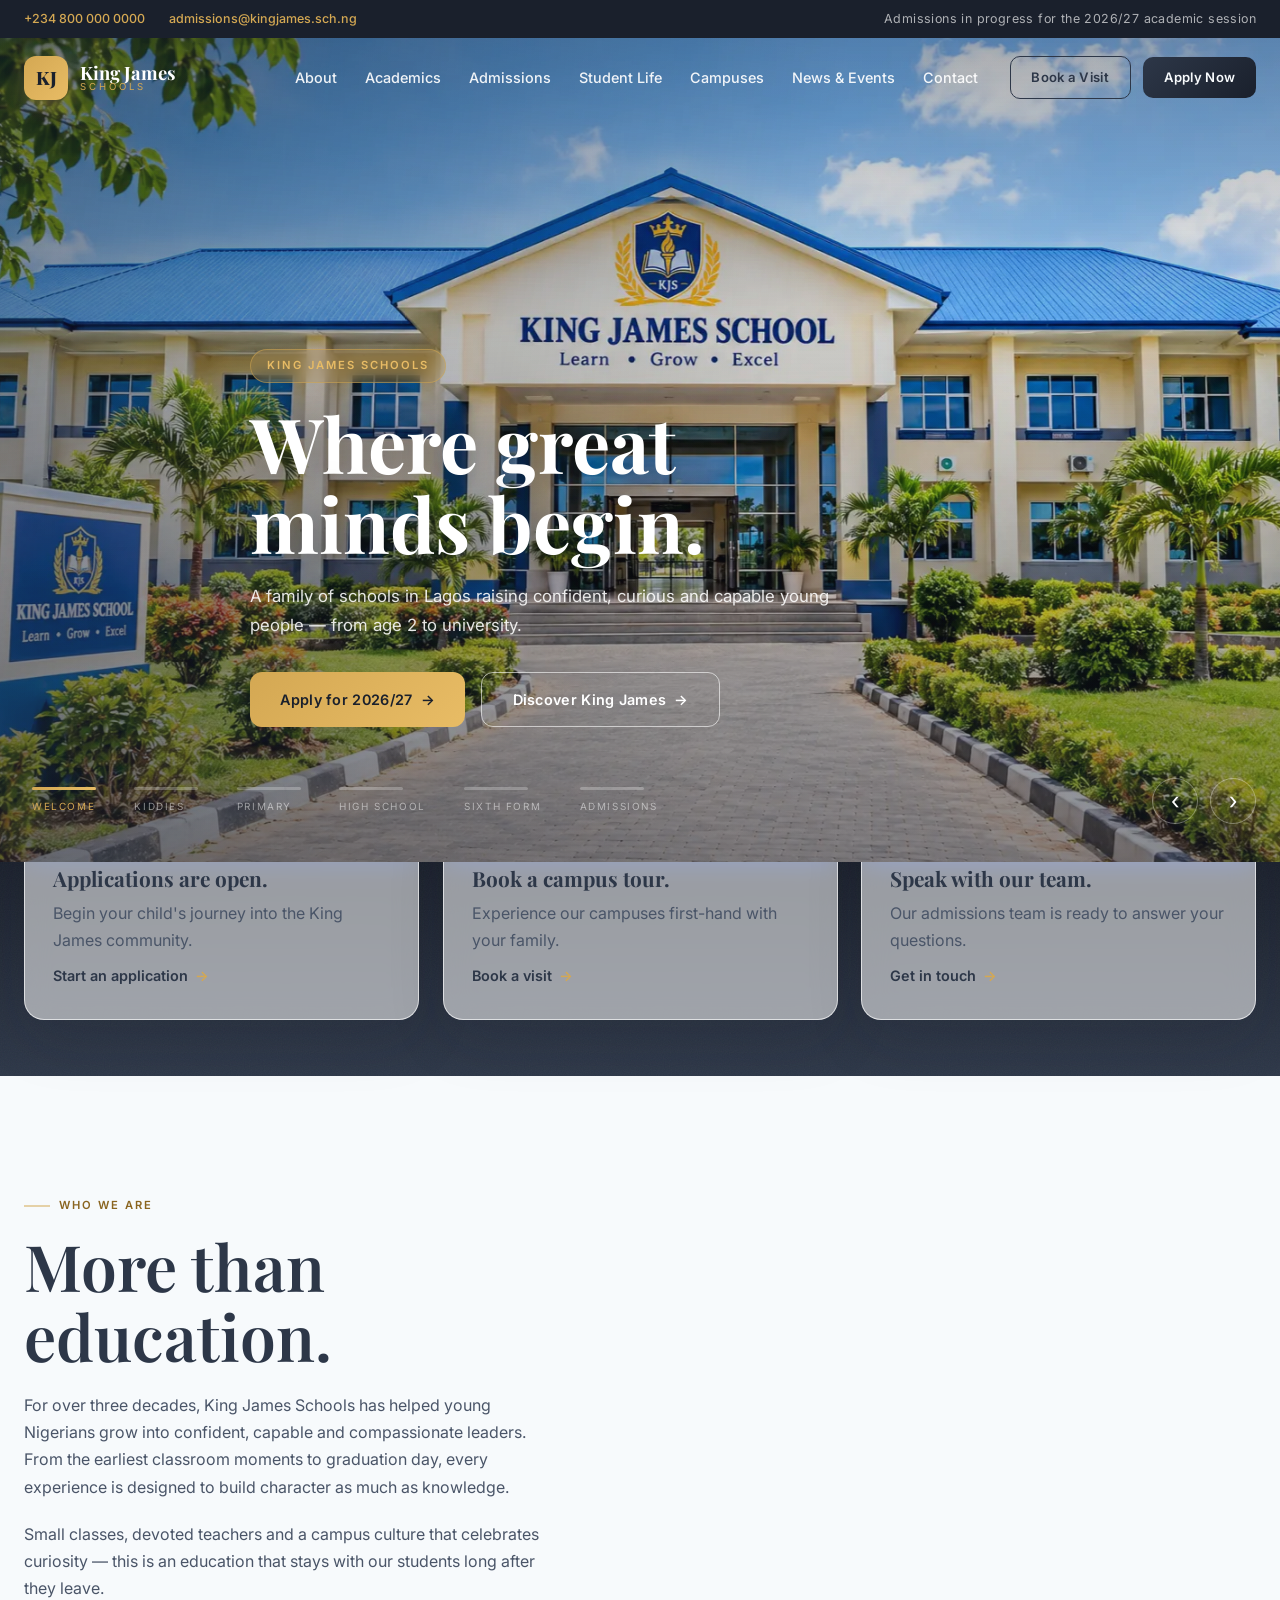
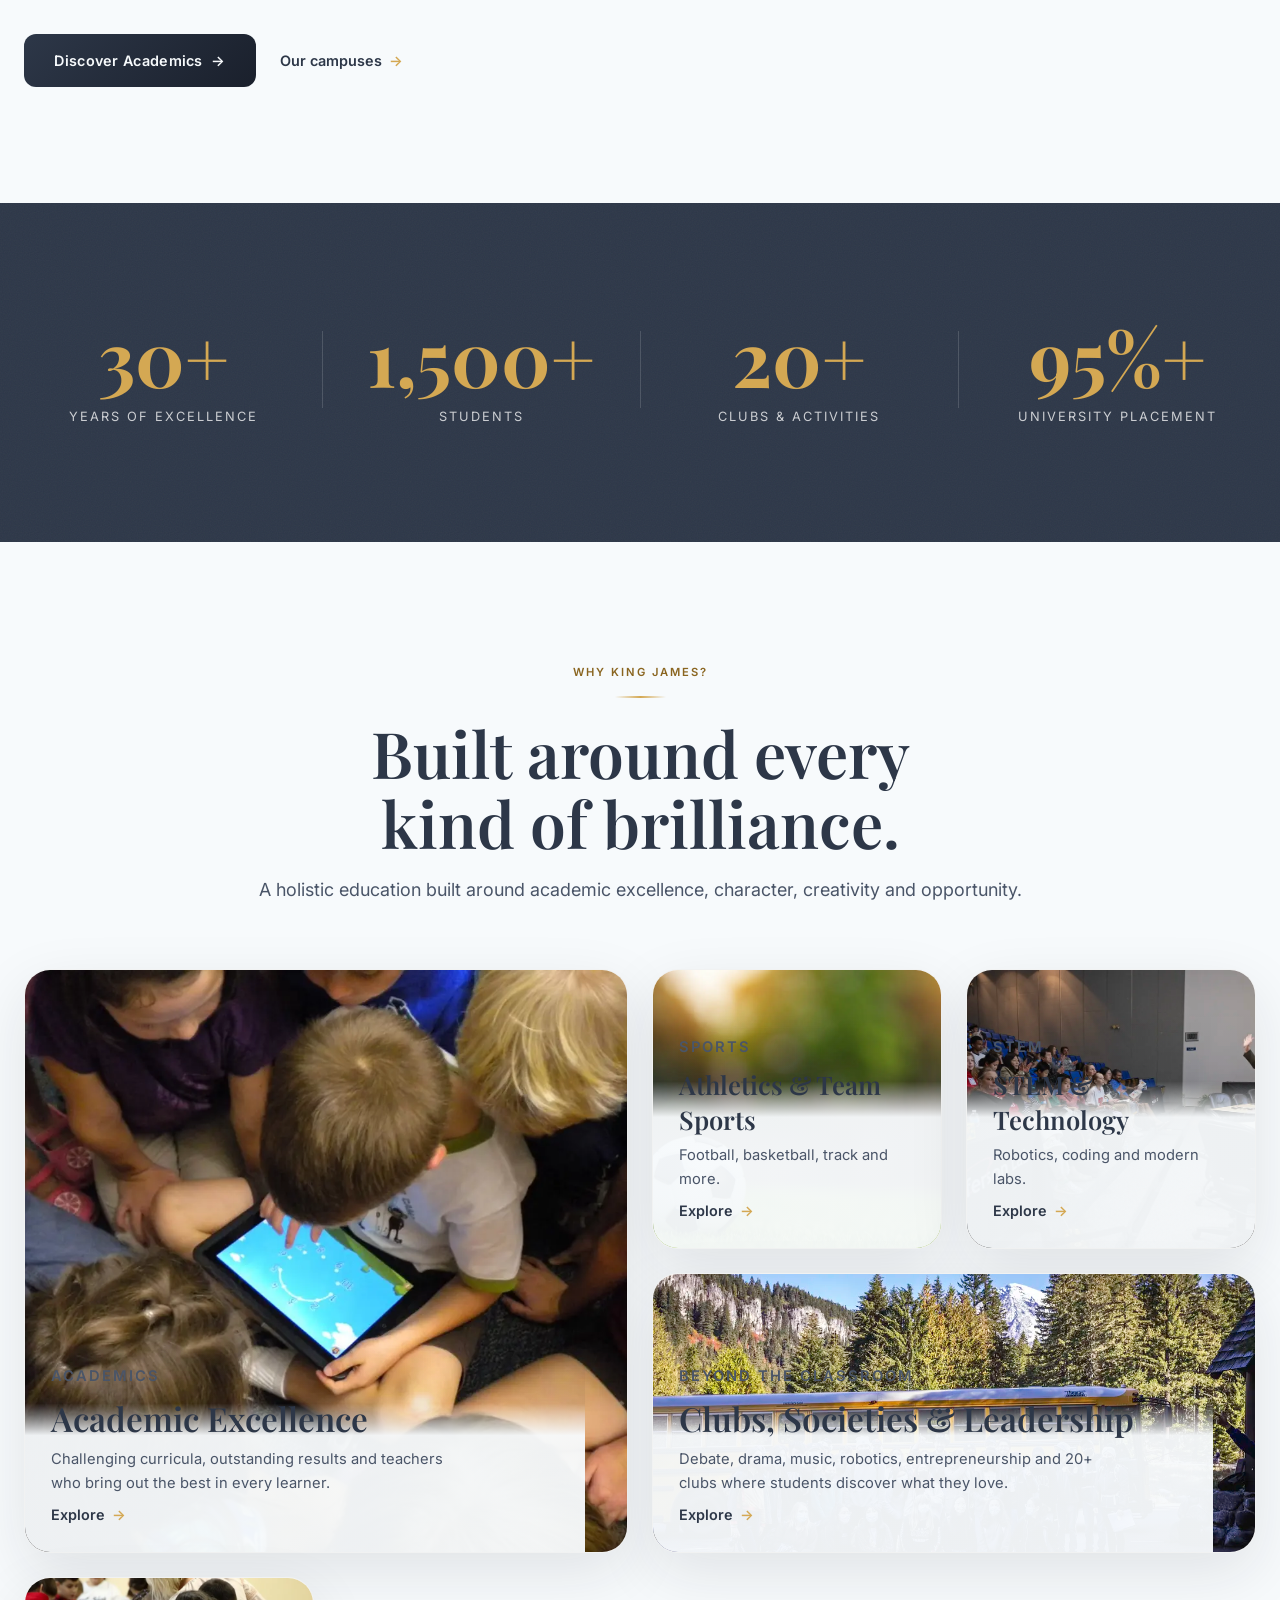
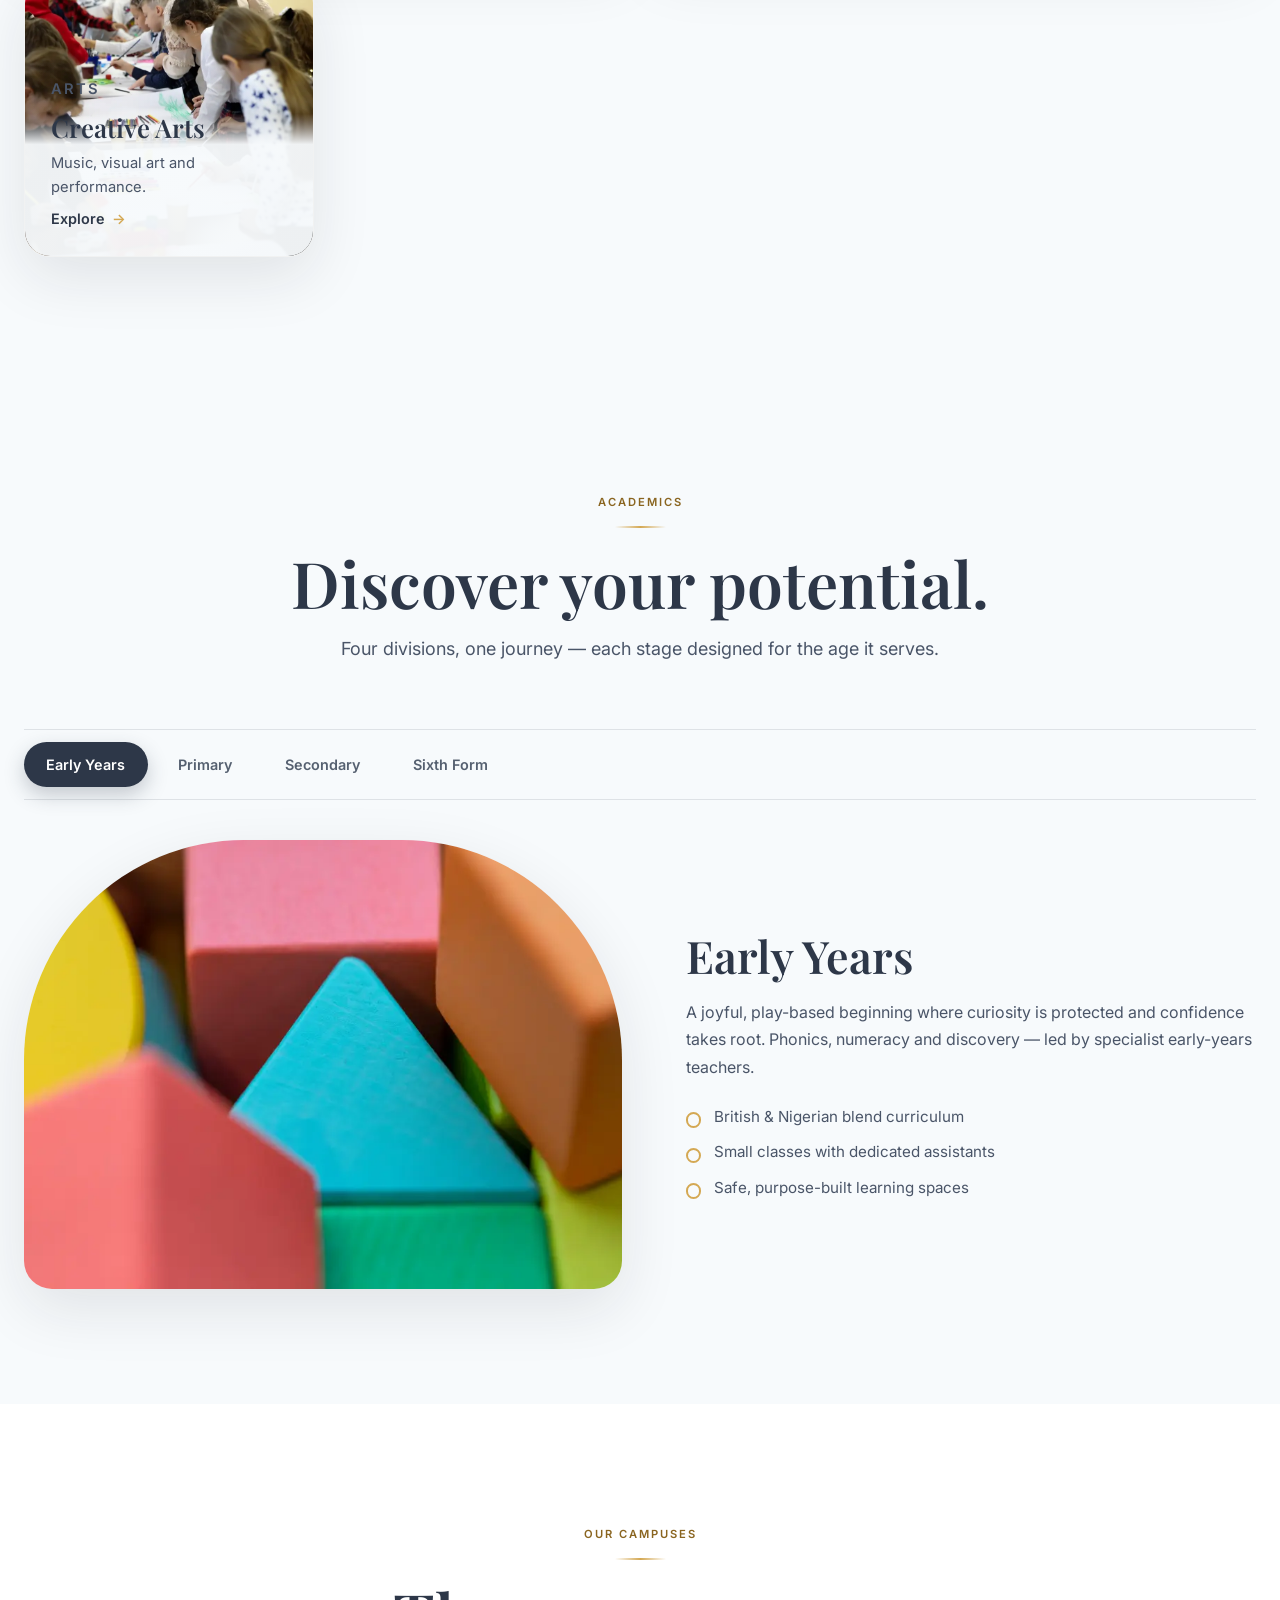
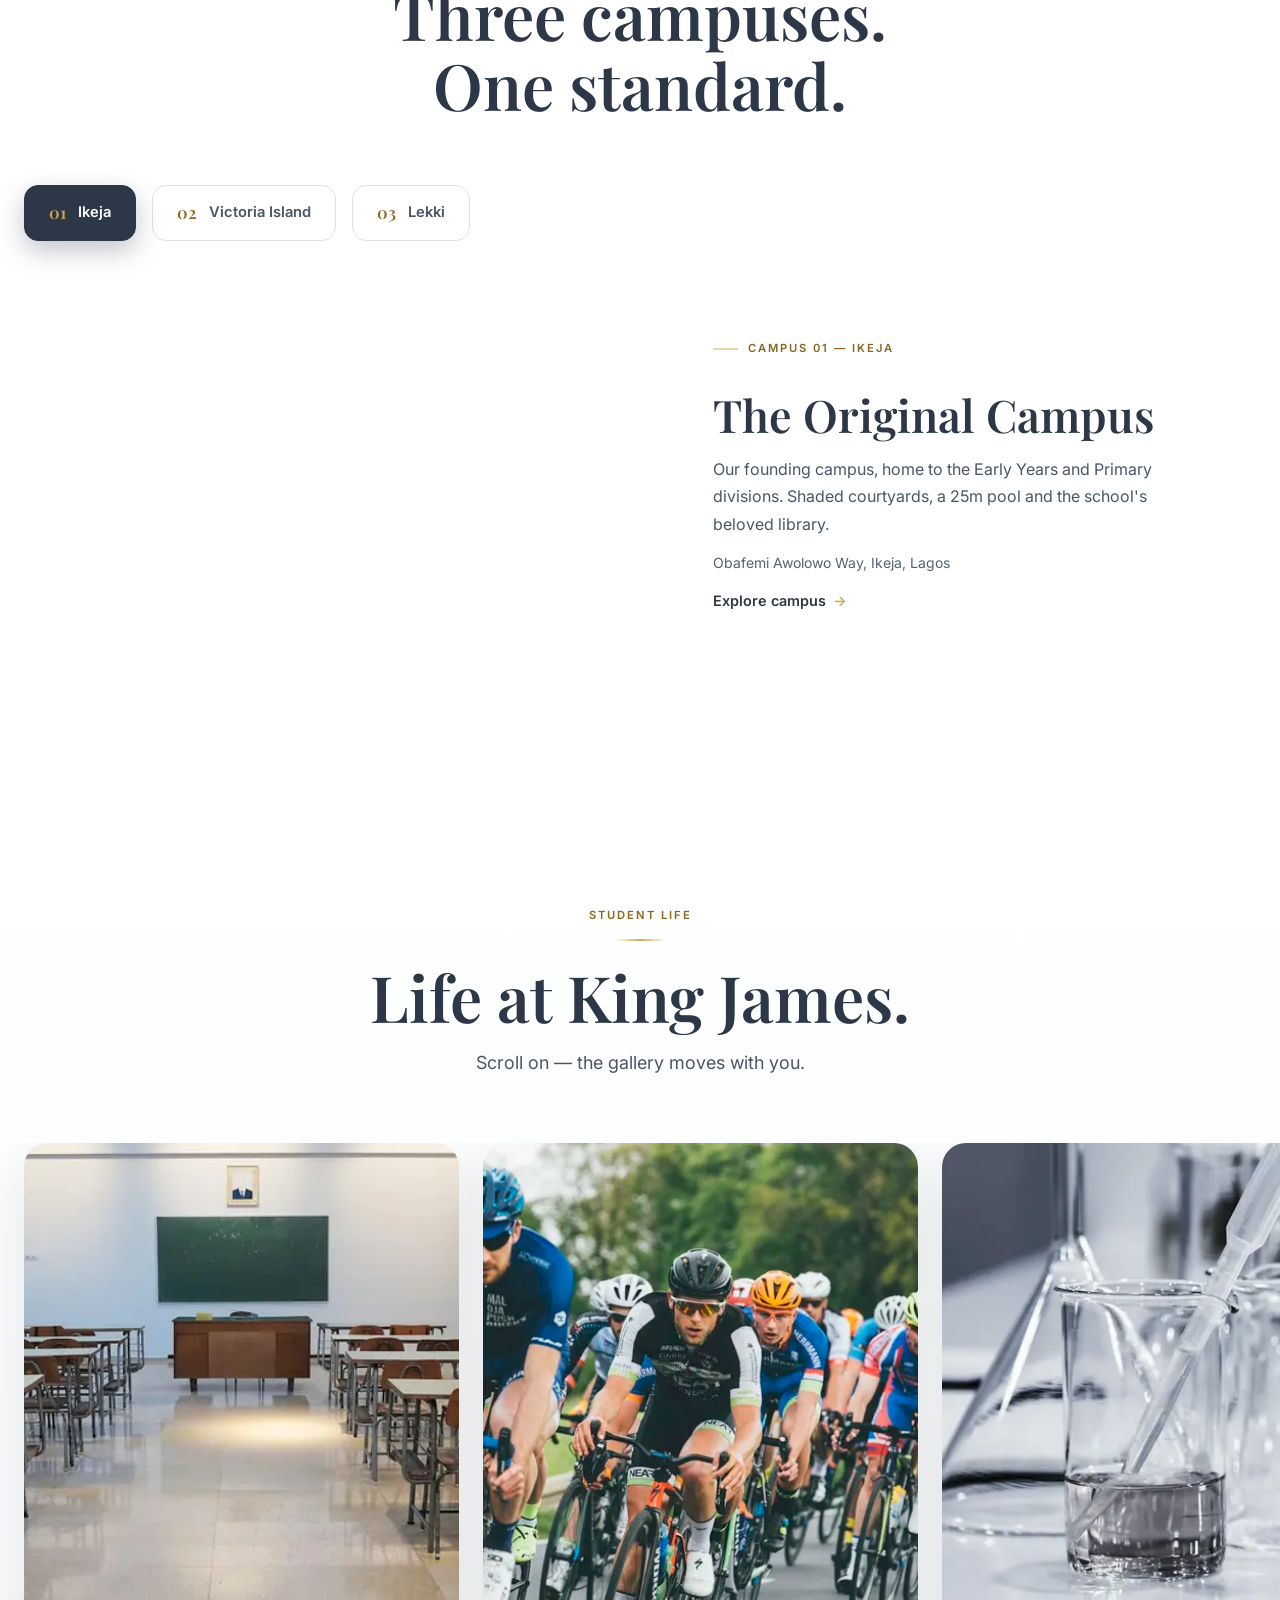
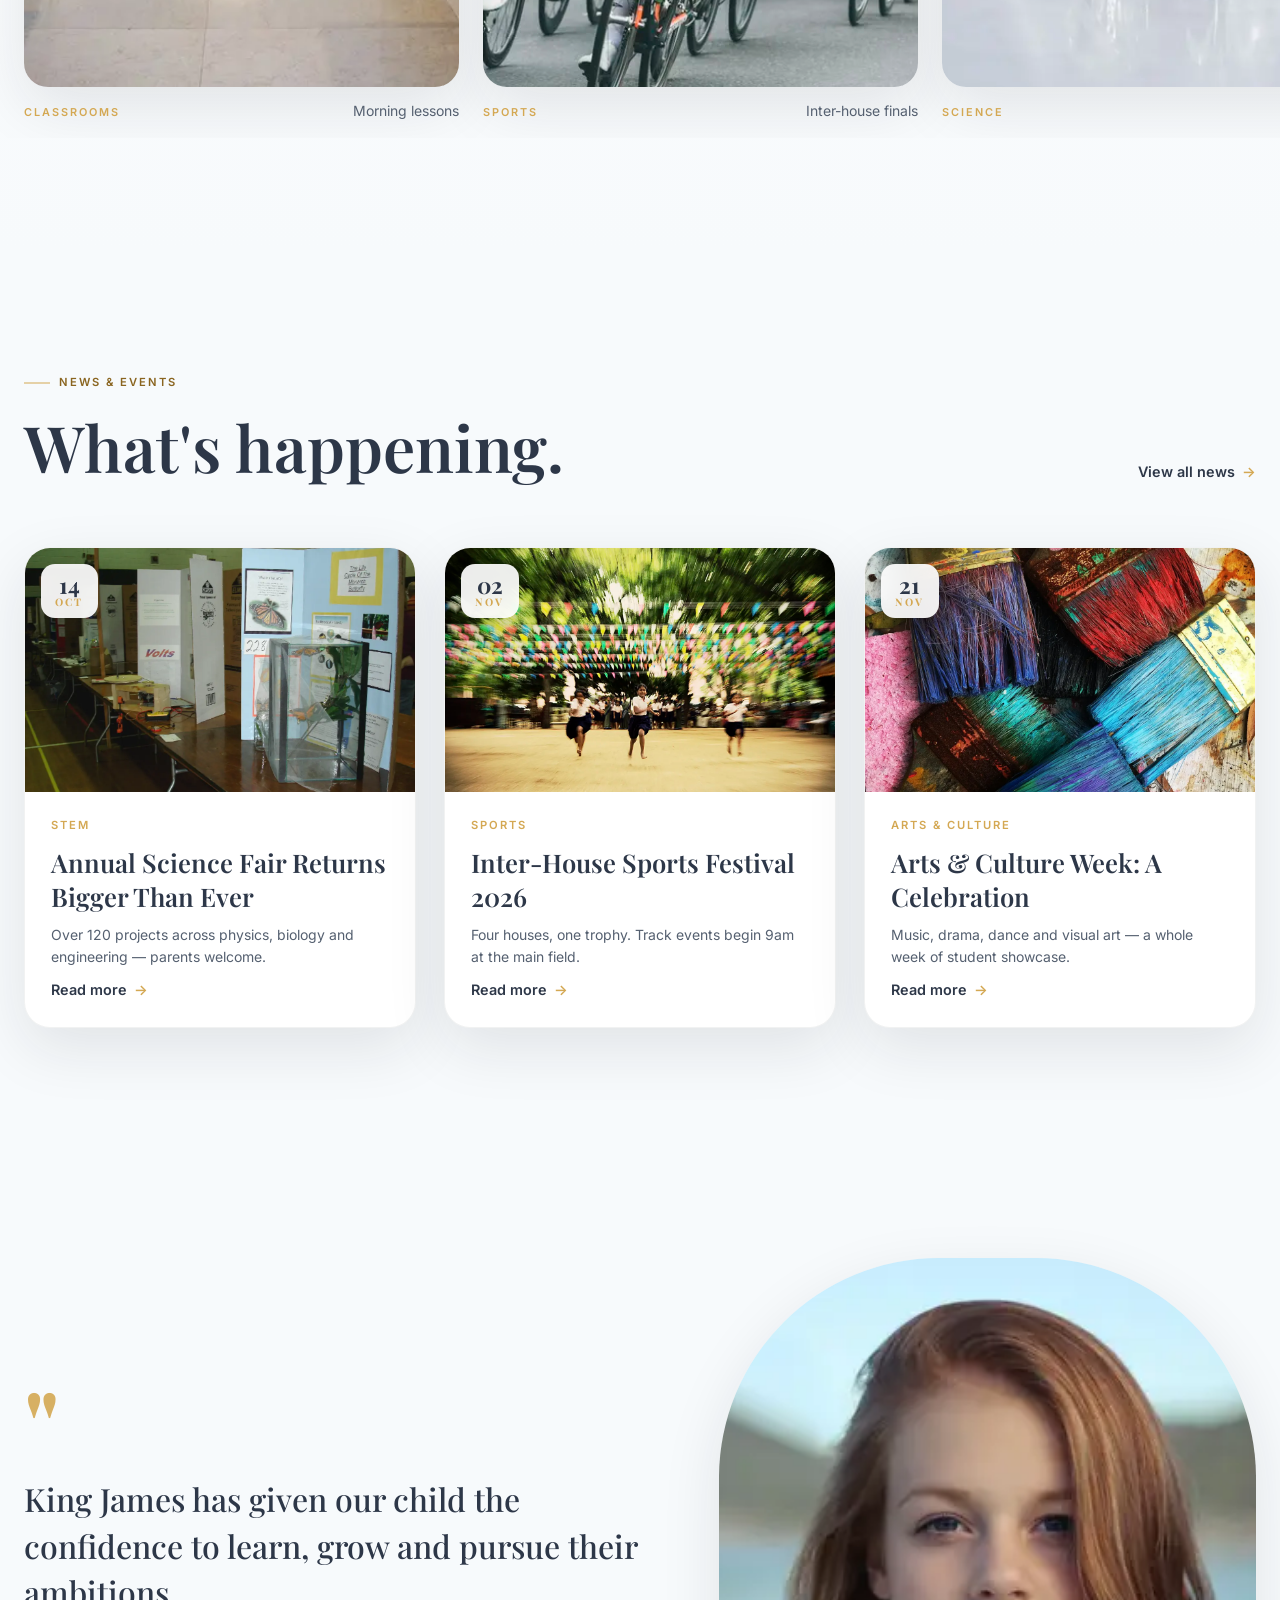
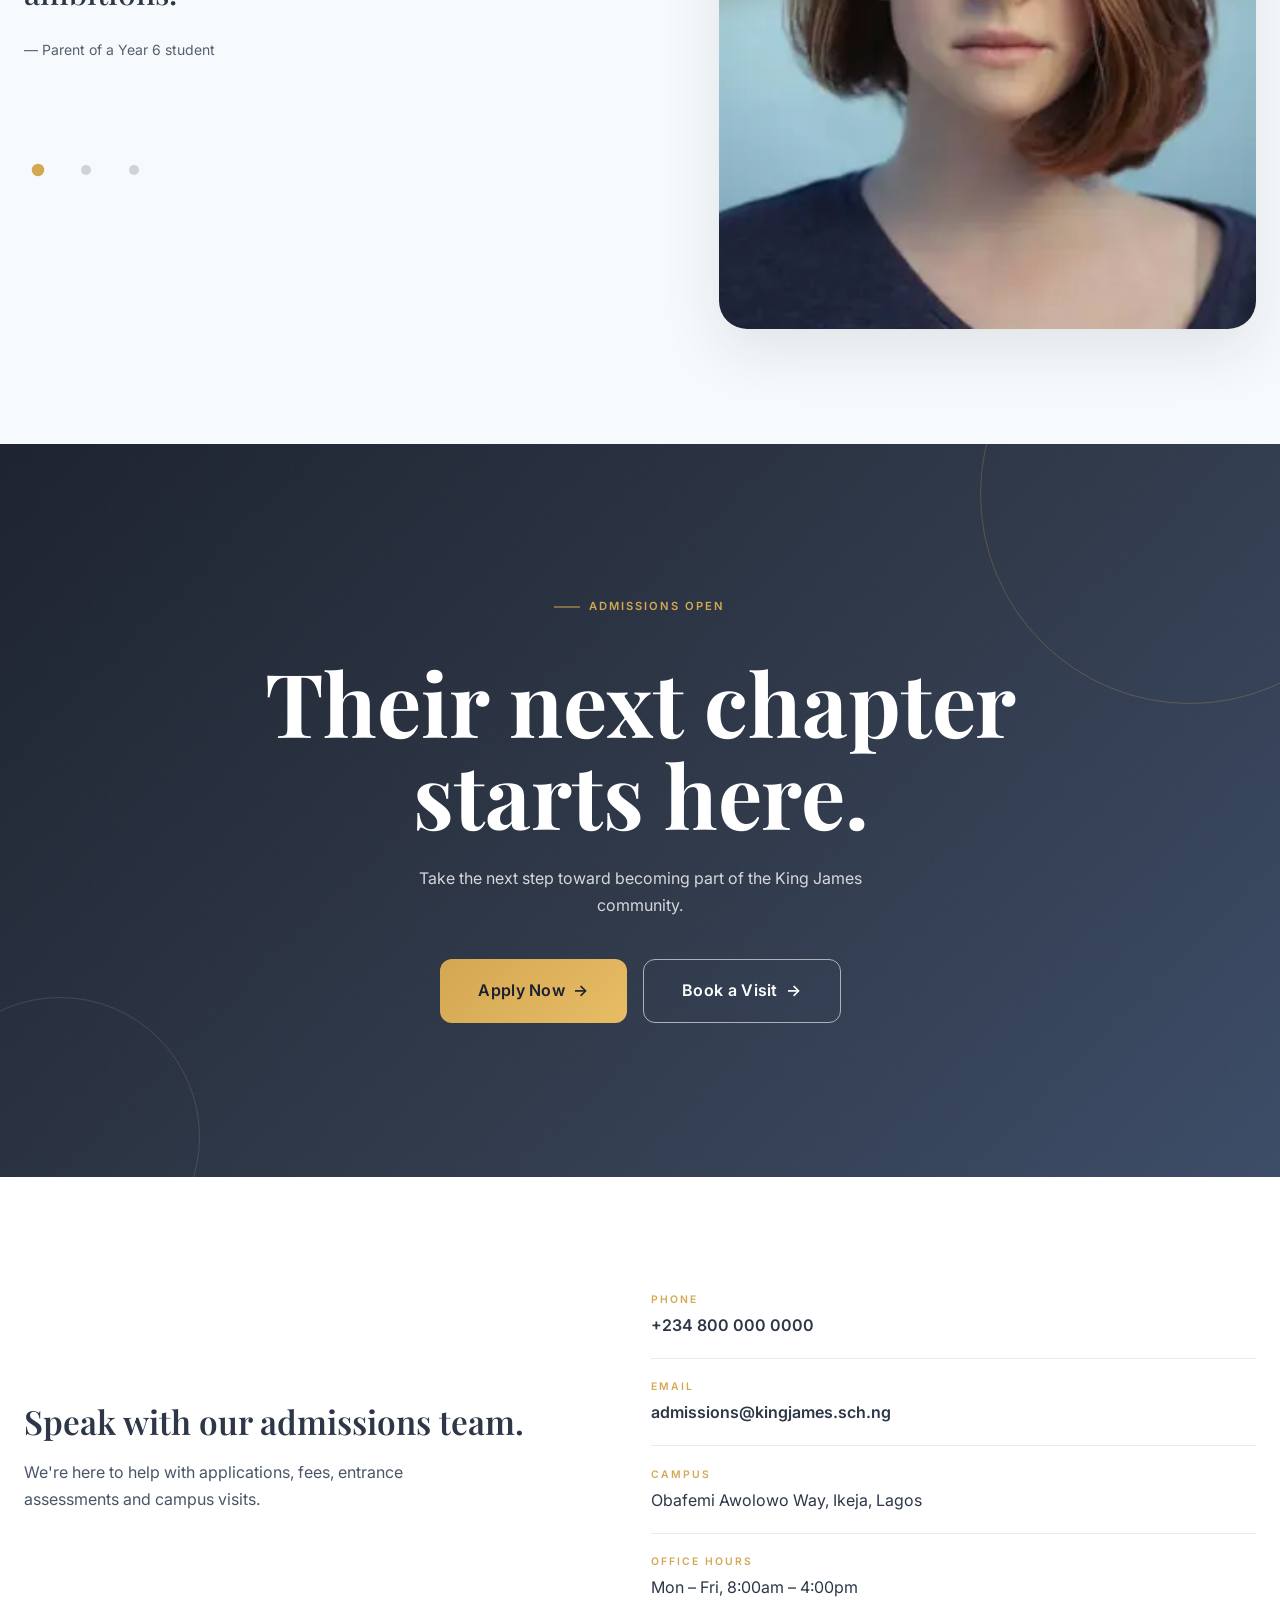
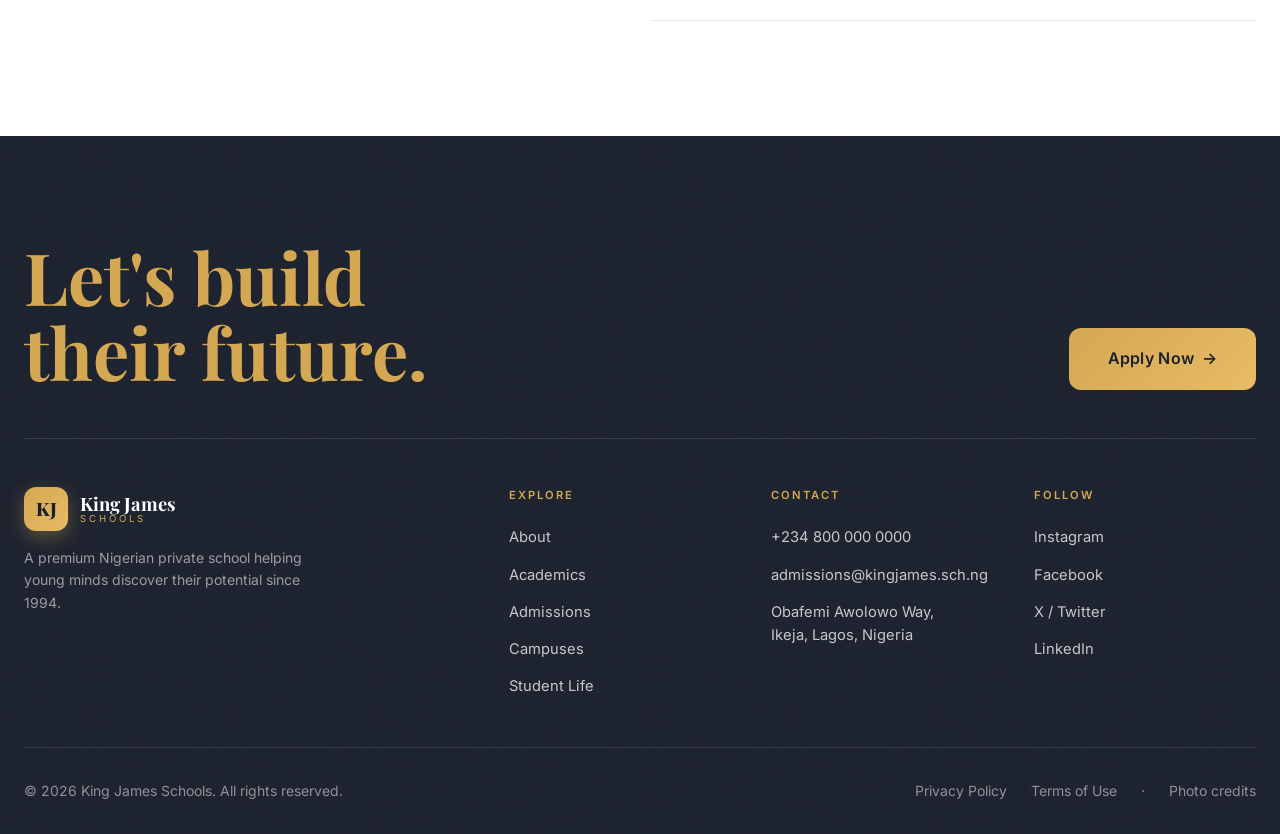
==== commit bf82cbaa: "Primary and Secondary hero slides now show children learning in class Two 1600px Unsplash classroom " ====
--- a/index.html
+++ b/index.html
@@ -121,7 +121,7 @@
 
         <!-- SLIDE — High -->
         <article class="slide" data-slide aria-label="King James High">
-          <div class="slide-bg" style="background-image: url('images/hero/secondary.webp')" role="img" aria-label="Secondary students collaborating in the science laboratory"></div>
+          <div class="slide-bg" style="background-image: url('images/hero/secondary.webp')" role="img" aria-label="Secondary students studying together in class"></div>
           <div class="slide-scrim"></div>
           <div class="slide-content container">
             <div class="slide-badge label-upper">Ages 11 – 16</div>
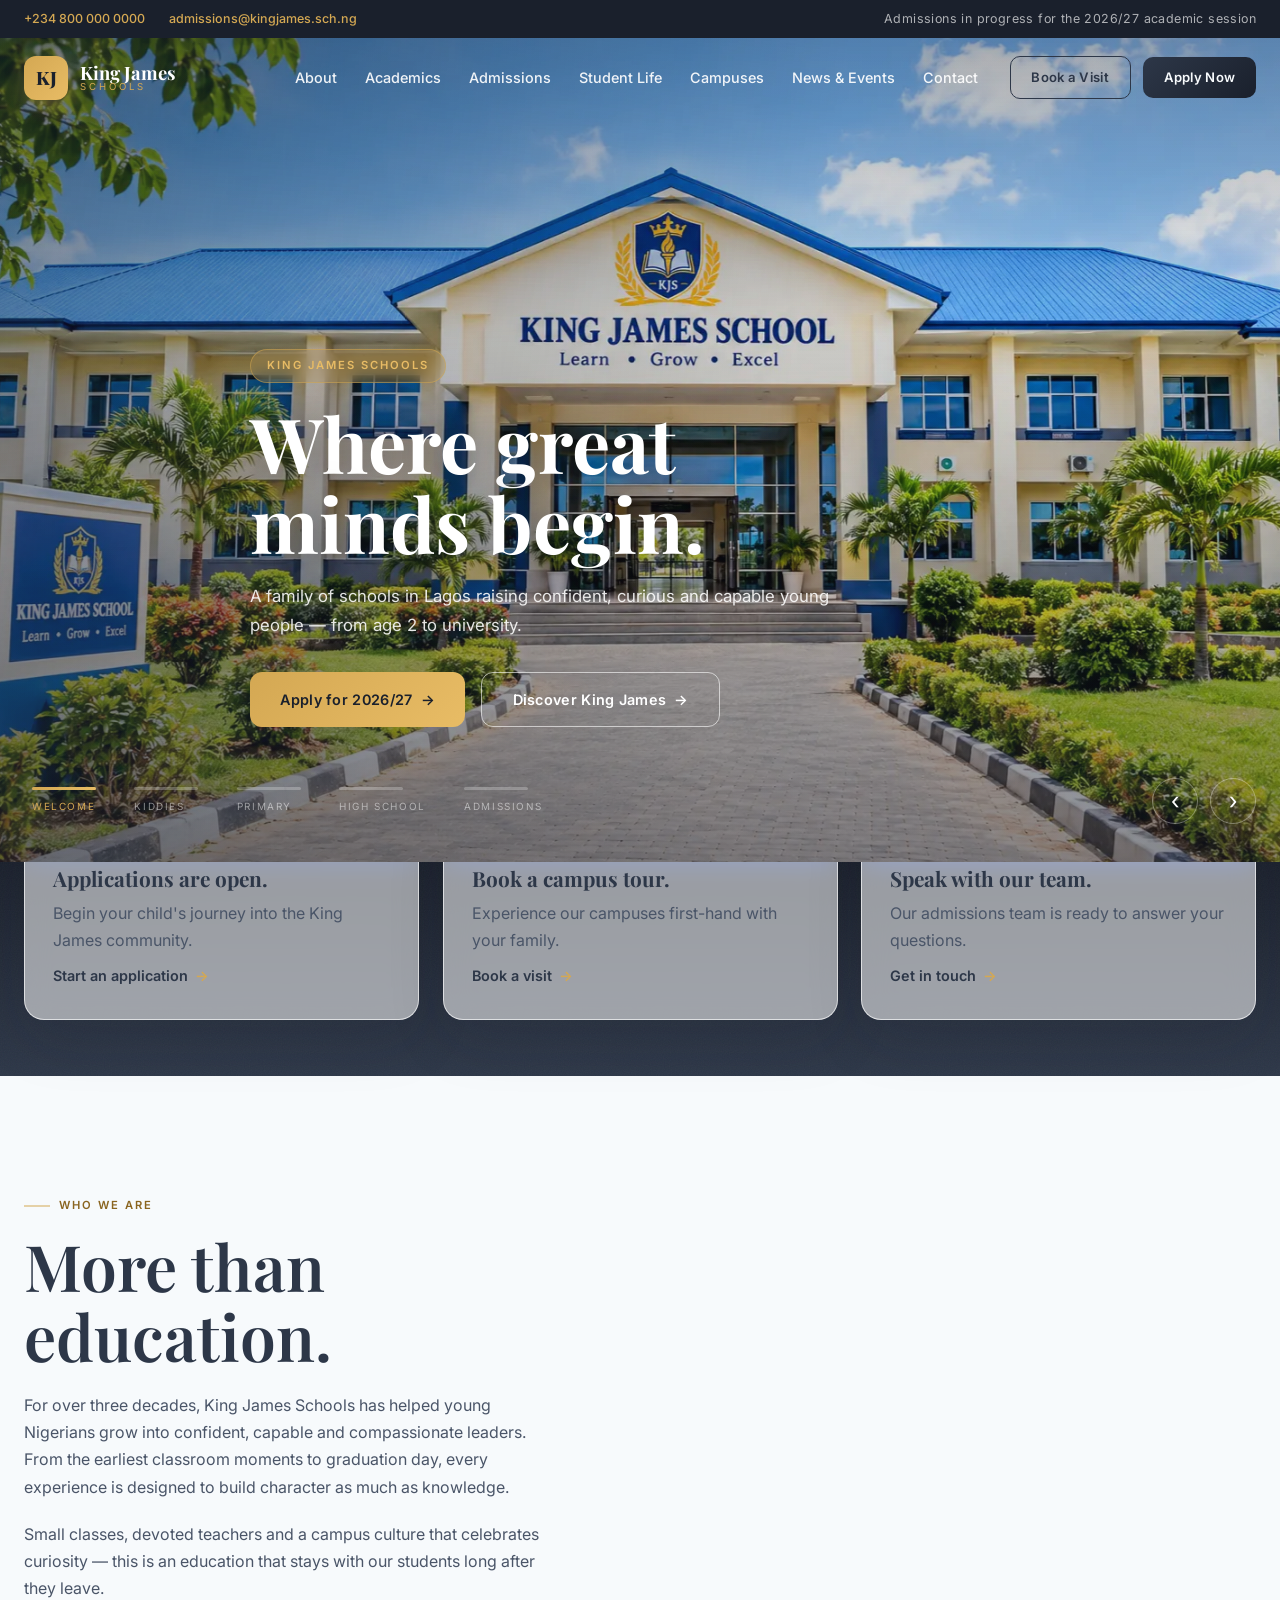
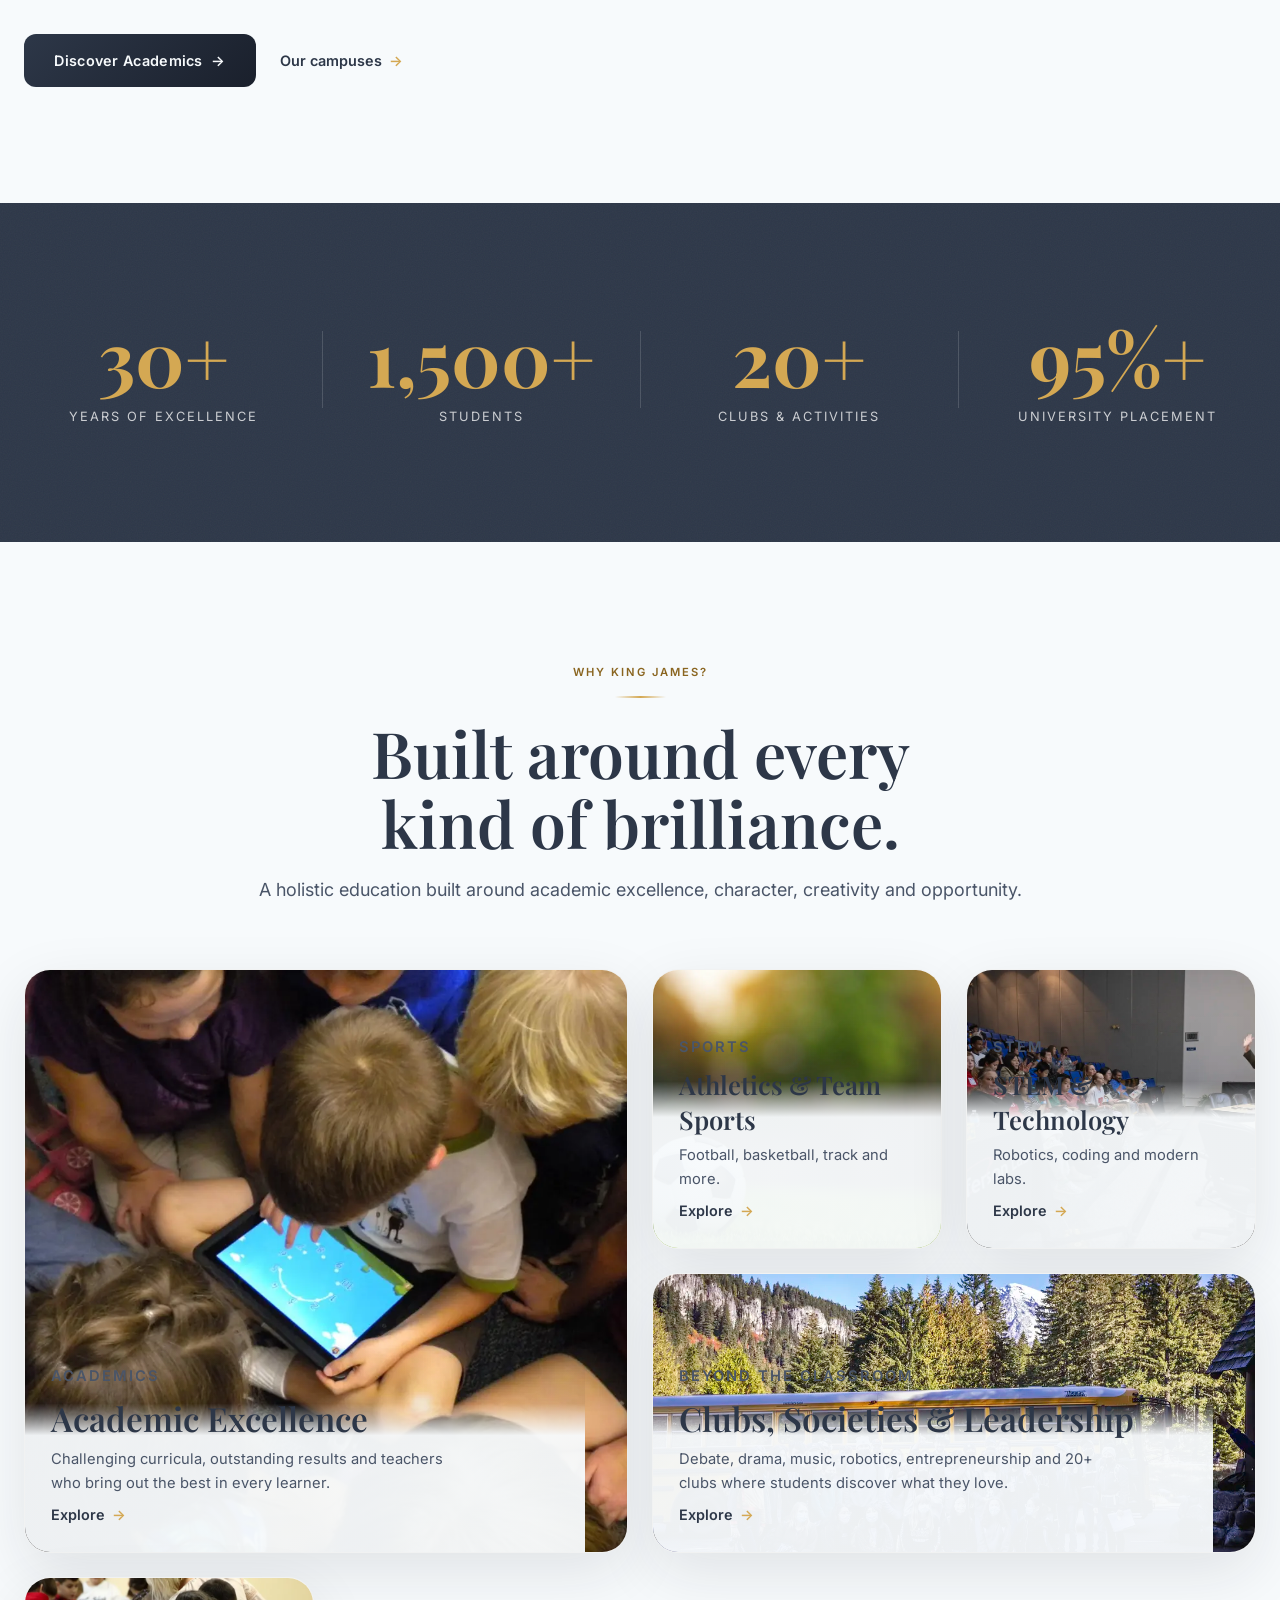
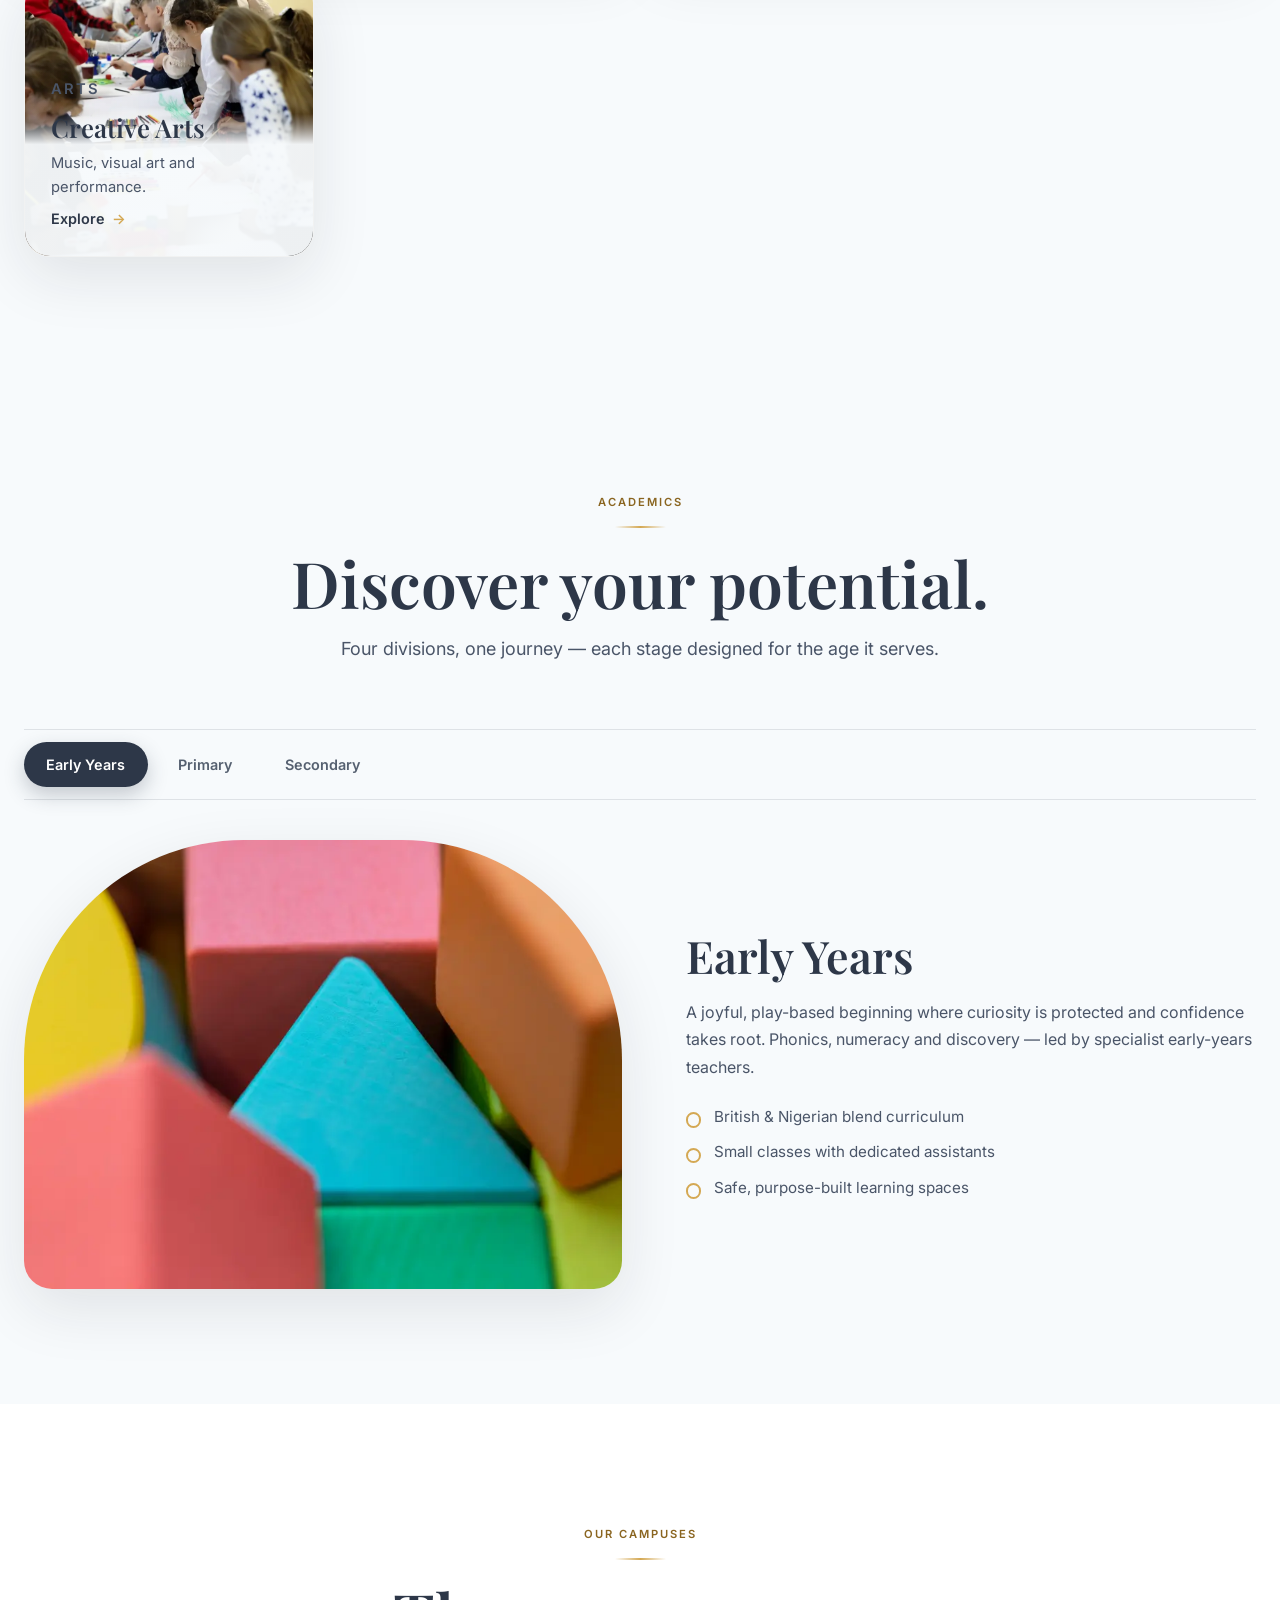
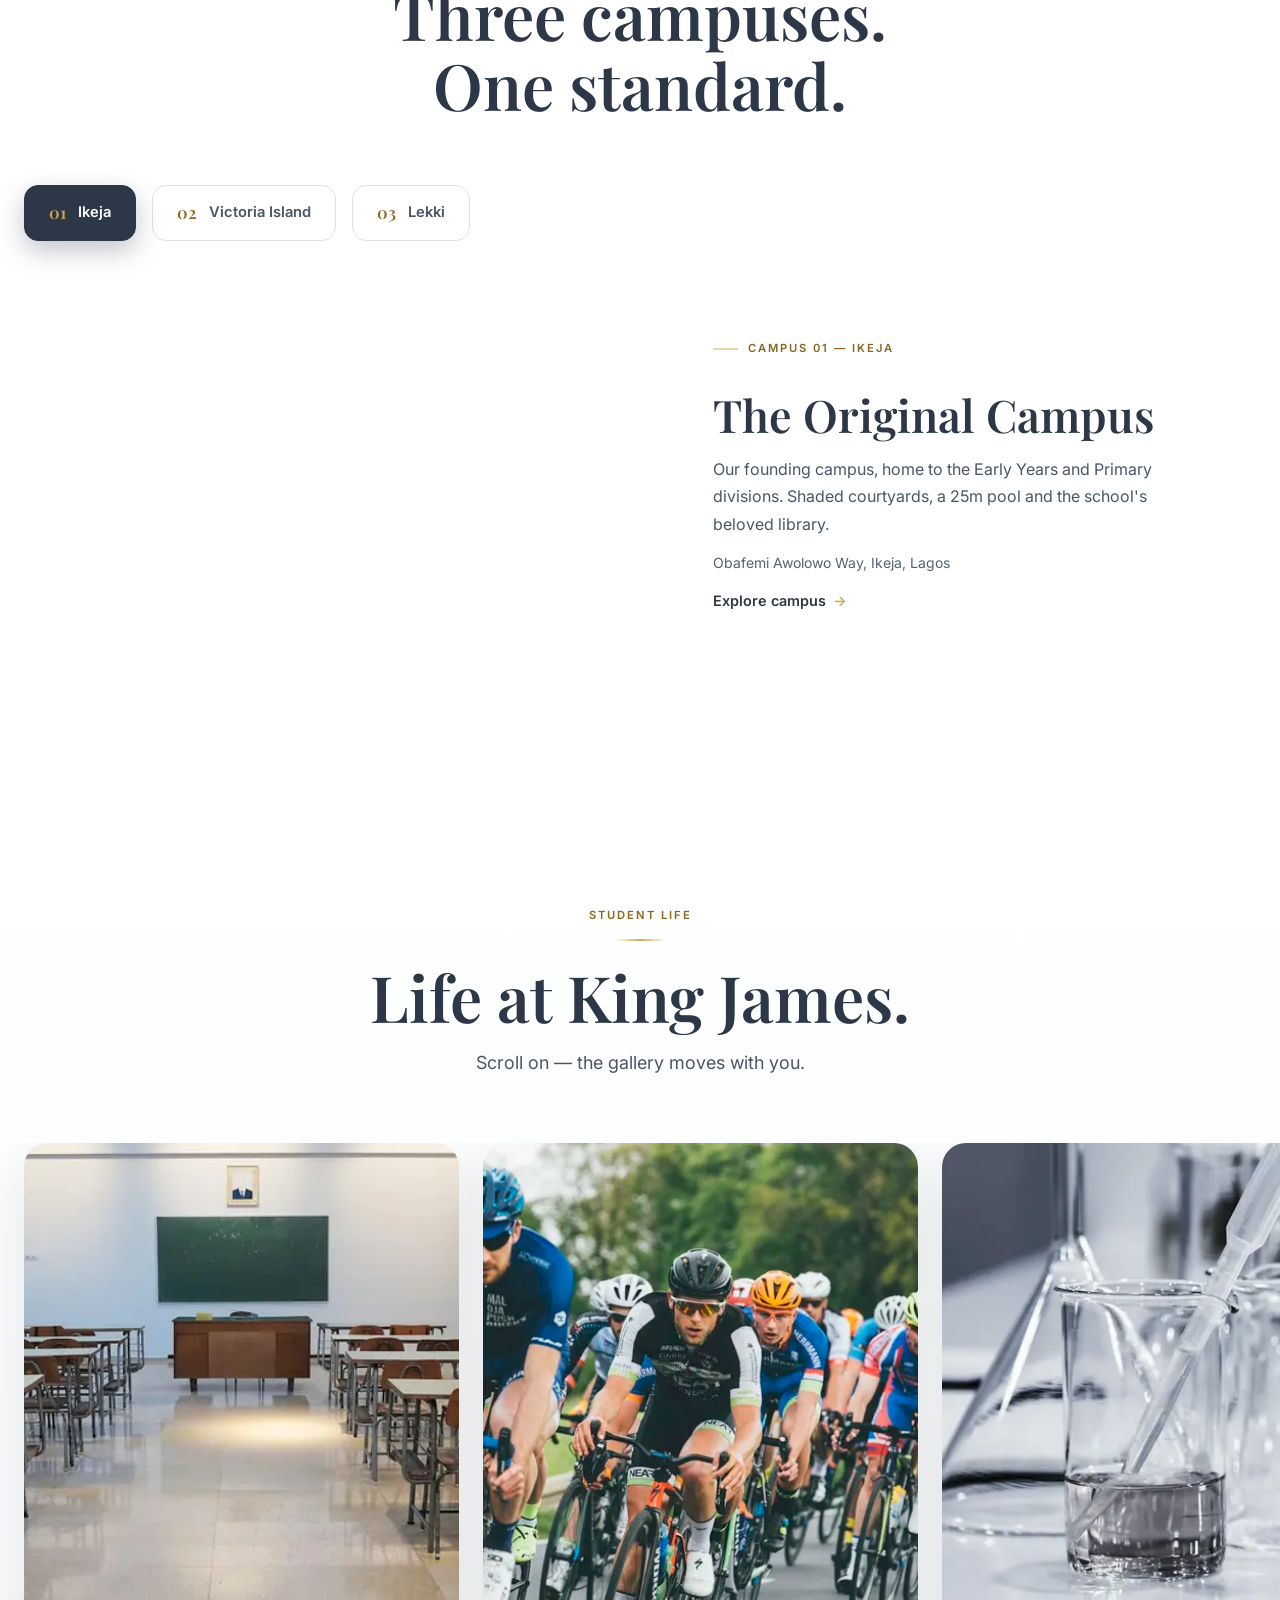
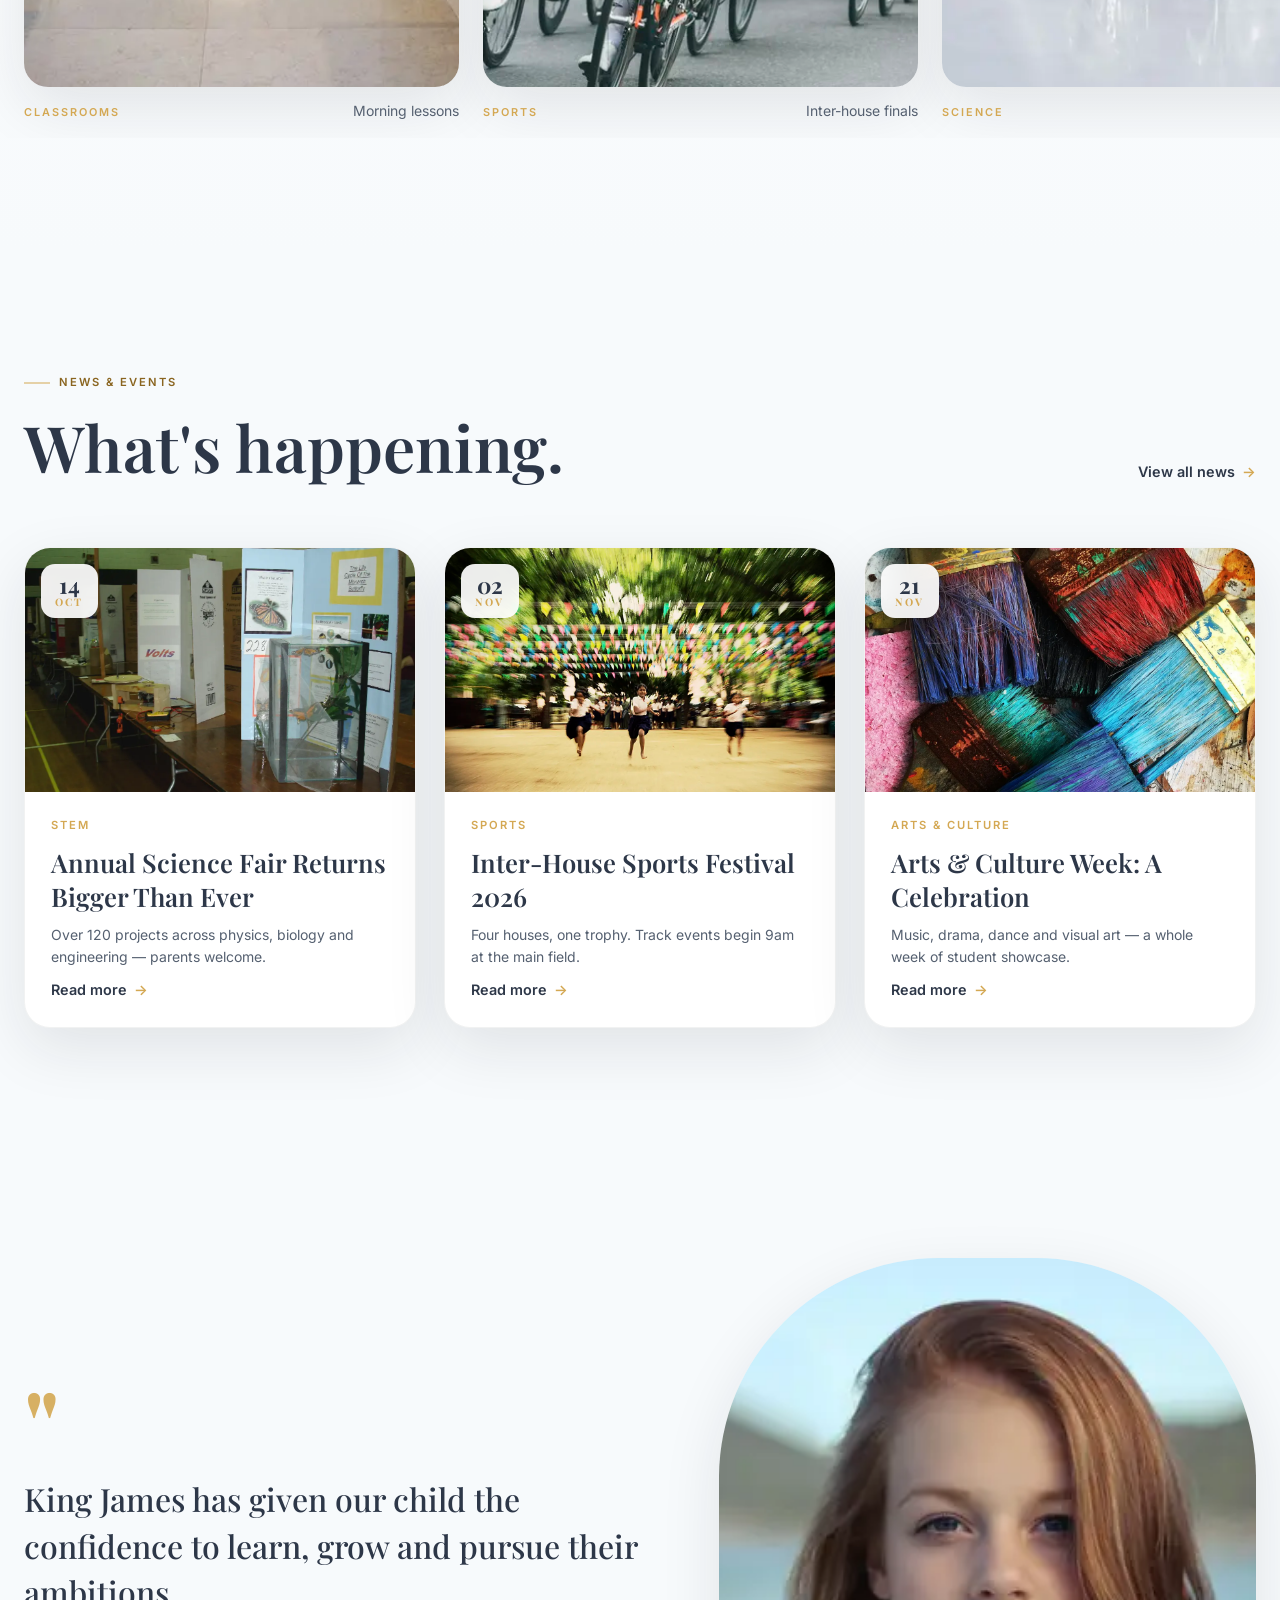
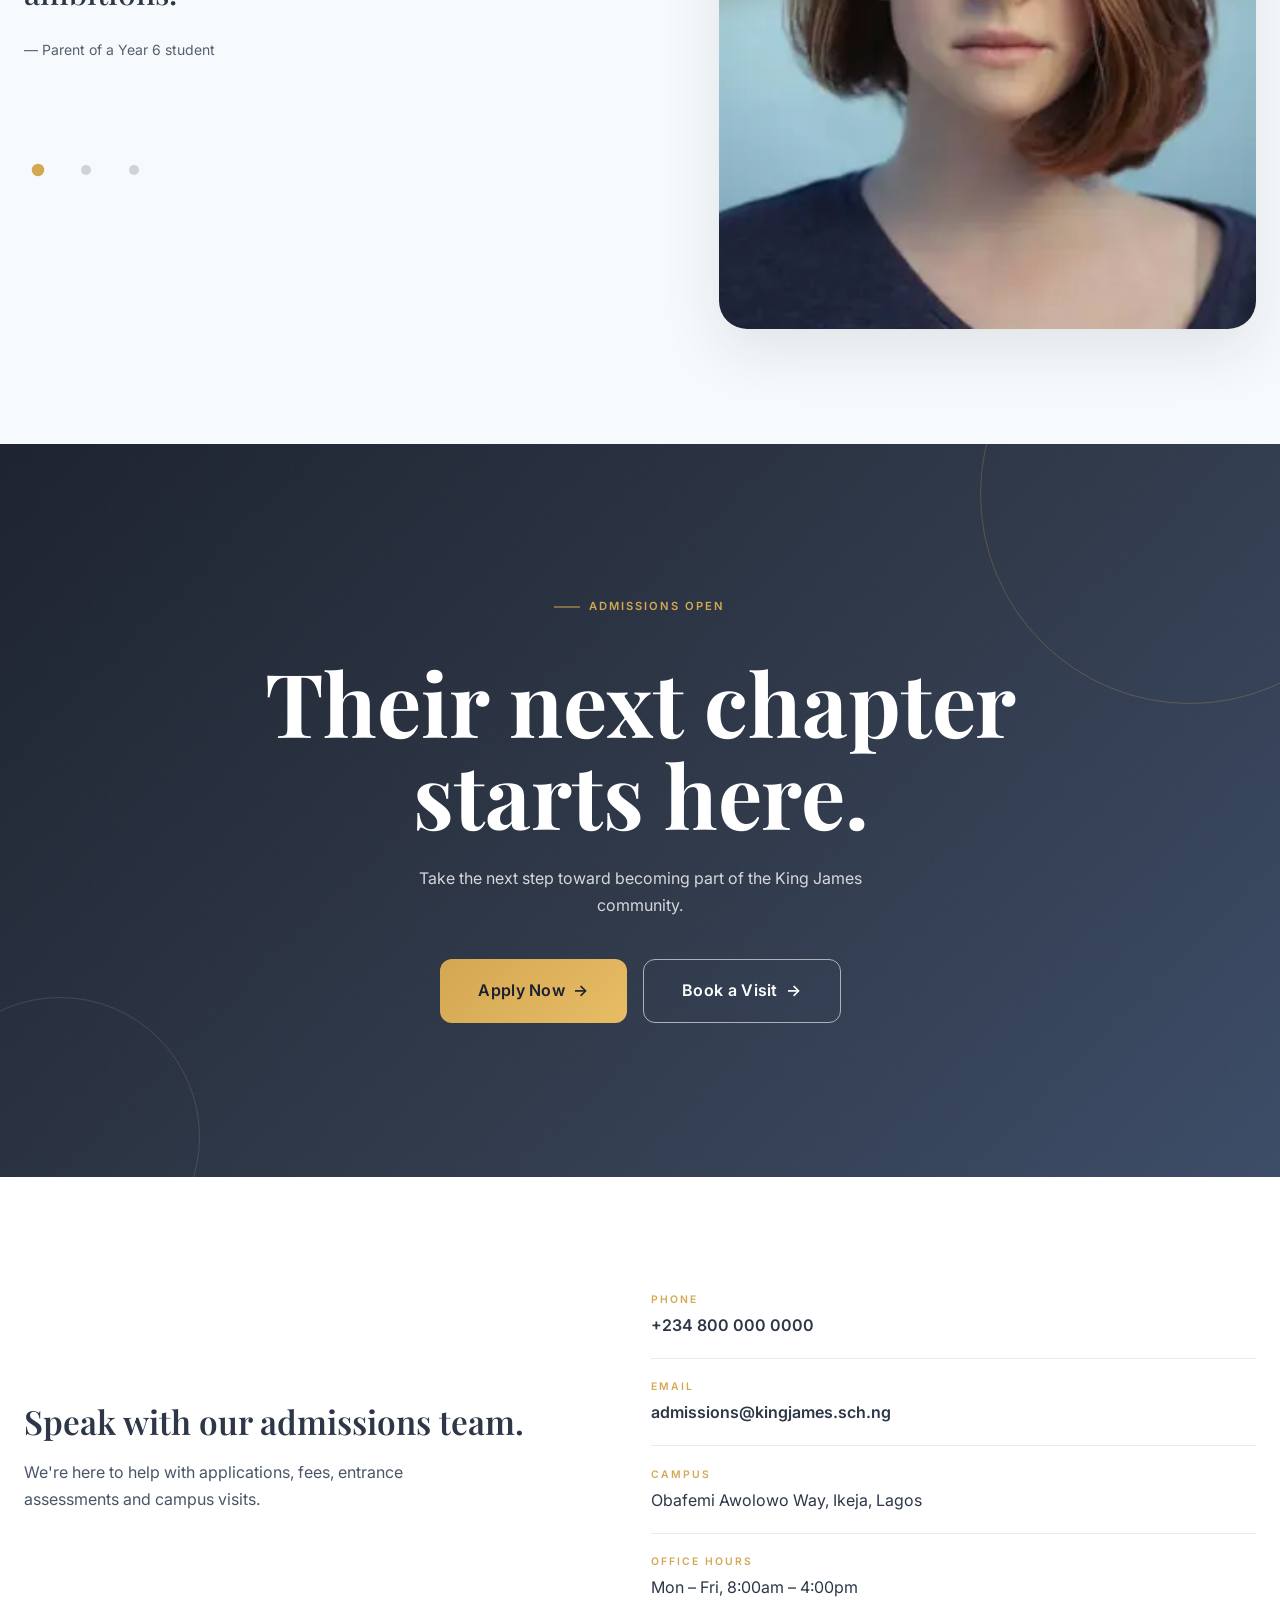
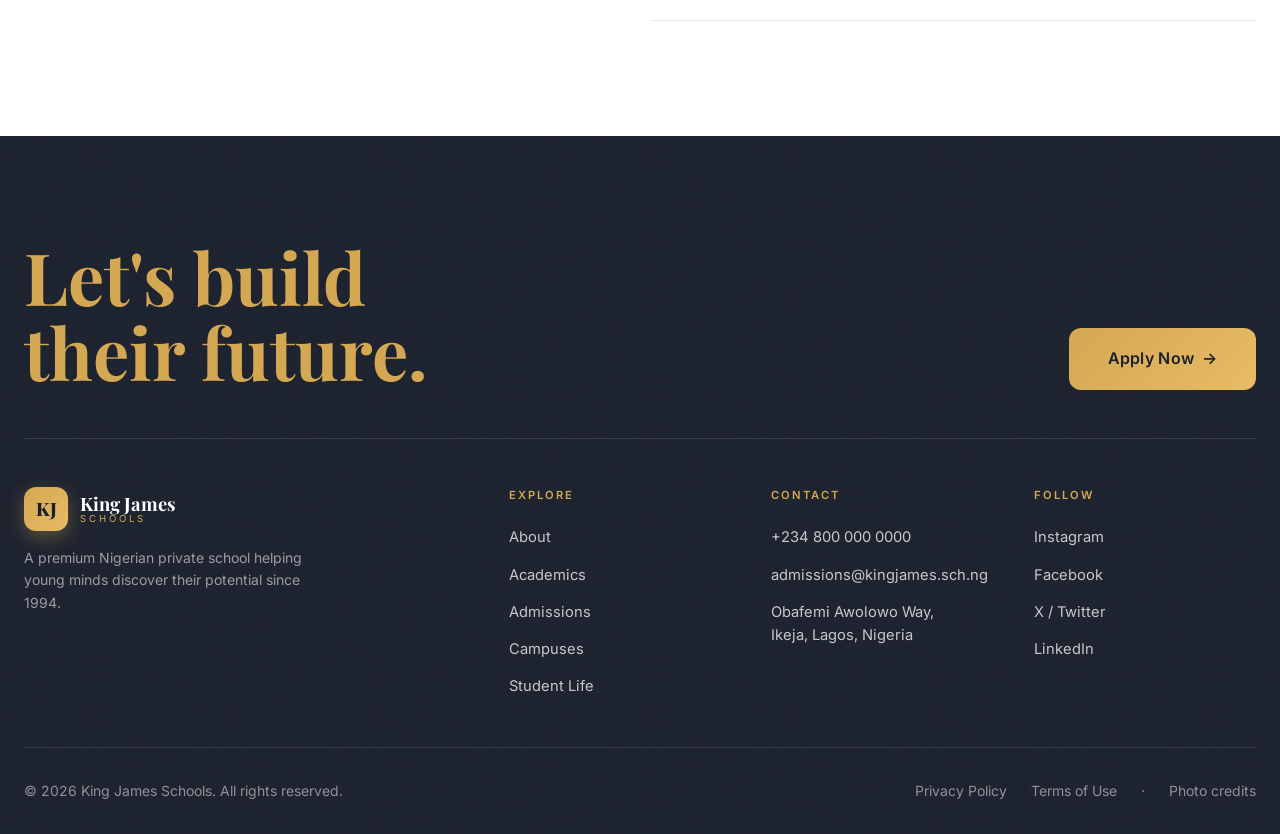
==== commit 05906d69: "Remove Sixth Form across the site — divisions are now Kiddies, Primary, Secondary Drops the Sixth Fo" ====
--- a/index.html
+++ b/index.html
@@ -134,20 +134,6 @@
           </div>
         </article>
 
-        <!-- SLIDE — Sixth Form -->
-        <article class="slide" data-slide aria-label="King James Sixth Form">
-          <div class="slide-bg" style="background-image: url('images/hero/sixth-form.webp')" role="img" aria-label="Sixth form students walking through the campus courtyard"></div>
-          <div class="slide-scrim"></div>
-          <div class="slide-content container">
-            <div class="slide-badge label-upper">Ages 16 – 18</div>
-            <h2 class="slide-title display-serif">King James Sixth Form</h2>
-            <p class="slide-text">A focused pre-university pathway to the world's best universities — with dedicated counselling at every step.</p>
-            <div class="slide-ctas">
-              <a class="btn btn-outline-light magnetic" href="#academics">Learn more <span class="arrow" aria-hidden="true">→</span></a>
-            </div>
-            <p class="slide-tag caption">Lekki Campus, Lagos State</p>
-          </div>
-        </article>
 
         <!-- SLIDE — Admissions -->
         <article class="slide" data-slide aria-label="Admissions open">
@@ -172,8 +158,7 @@
           <button class="hero-dot" role="tab" aria-selected="false" data-dot="1" aria-label="Slide 2: King James Kiddies"><span class="dot-progress"><span class="dot-fill"></span></span><span class="dot-name">Kiddies</span></button>
           <button class="hero-dot" role="tab" aria-selected="false" data-dot="2" aria-label="Slide 3: King James Primary"><span class="dot-progress"><span class="dot-fill"></span></span><span class="dot-name">Primary</span></button>
           <button class="hero-dot" role="tab" aria-selected="false" data-dot="3" aria-label="Slide 4: King James High"><span class="dot-progress"><span class="dot-fill"></span></span><span class="dot-name">High School</span></button>
-          <button class="hero-dot" role="tab" aria-selected="false" data-dot="4" aria-label="Slide 5: King James Sixth Form"><span class="dot-progress"><span class="dot-fill"></span></span><span class="dot-name">Sixth Form</span></button>
-          <button class="hero-dot" role="tab" aria-selected="false" data-dot="5" aria-label="Slide 6: Admissions"><span class="dot-progress"><span class="dot-fill"></span></span><span class="dot-name">Admissions</span></button>
+          <button class="hero-dot" role="tab" aria-selected="false" data-dot="5" aria-label="Slide 5: Admissions"><span class="dot-progress"><span class="dot-fill"></span></span><span class="dot-name">Admissions</span></button>
         </div>
         <div class="hero-arrows">
           <button class="hero-arrow" id="hero-prev" aria-label="Previous slide">‹</button>
@@ -334,7 +319,6 @@
           <button class="acad-tab is-active" role="tab" aria-selected="true" data-acad="0">Early Years</button>
           <button class="acad-tab" role="tab" aria-selected="false" data-acad="1">Primary</button>
           <button class="acad-tab" role="tab" aria-selected="false" data-acad="2">Secondary</button>
-          <button class="acad-tab" role="tab" aria-selected="false" data-acad="3">Sixth Form</button>
           <span class="acad-indicator" aria-hidden="true"></span>
         </div>
 
@@ -375,18 +359,6 @@
               </ul>
             </div>
           </div>
-          <div class="acad-panel" data-panel="3" hidden>
-            <figure class="acad-media media-frame arch-mask"><img src="images/academics/sixth-form.webp" alt="Sixth form students studying together" loading="lazy" /></figure>
-            <div class="acad-copy">
-              <h3 class="headline-3 display-serif">Sixth Form</h3>
-              <p class="body-text">A bridge to the world's best universities. A-Level and foundation pathways with personal tutors and university application support.</p>
-              <ul class="acad-points">
-                <li>Cambridge A-Level programme</li>
-                <li>Dedicated university counsellors</li>
-                <li>95%+ university placement</li>
-              </ul>
-            </div>
-          </div>
         </div>
       </div>
     </section>
@@ -430,8 +402,8 @@
             <figure class="campus-media media-frame reveal-media"><img src="images/facilities/campus-lekki.webp" alt="Lekki campus courtyard" loading="lazy" /></figure>
             <div class="campus-copy">
               <p class="label-upper kicker">Campus 03 — Lekki</p>
-              <h3 class="headline-3 display-serif">Sixth Form College</h3>
-              <p class="body-text">A focused pre-university environment with study lounges, quiet halls and dedicated university counselling suites.</p>
+              <h3 class="headline-3 display-serif">The Kiddies &amp; Primary Campus</h3>
+              <p class="body-text">A calm, spacious campus built for our youngest learners — bright classrooms, shaded play areas and specialist early-years and primary teachers.</p>
               <p class="caption">Lekki-Epe Expressway, Lekki, Lagos</p>
               <a class="text-link" href="#visit">Explore campus <span class="arrow" aria-hidden="true">→</span></a>
             </div>
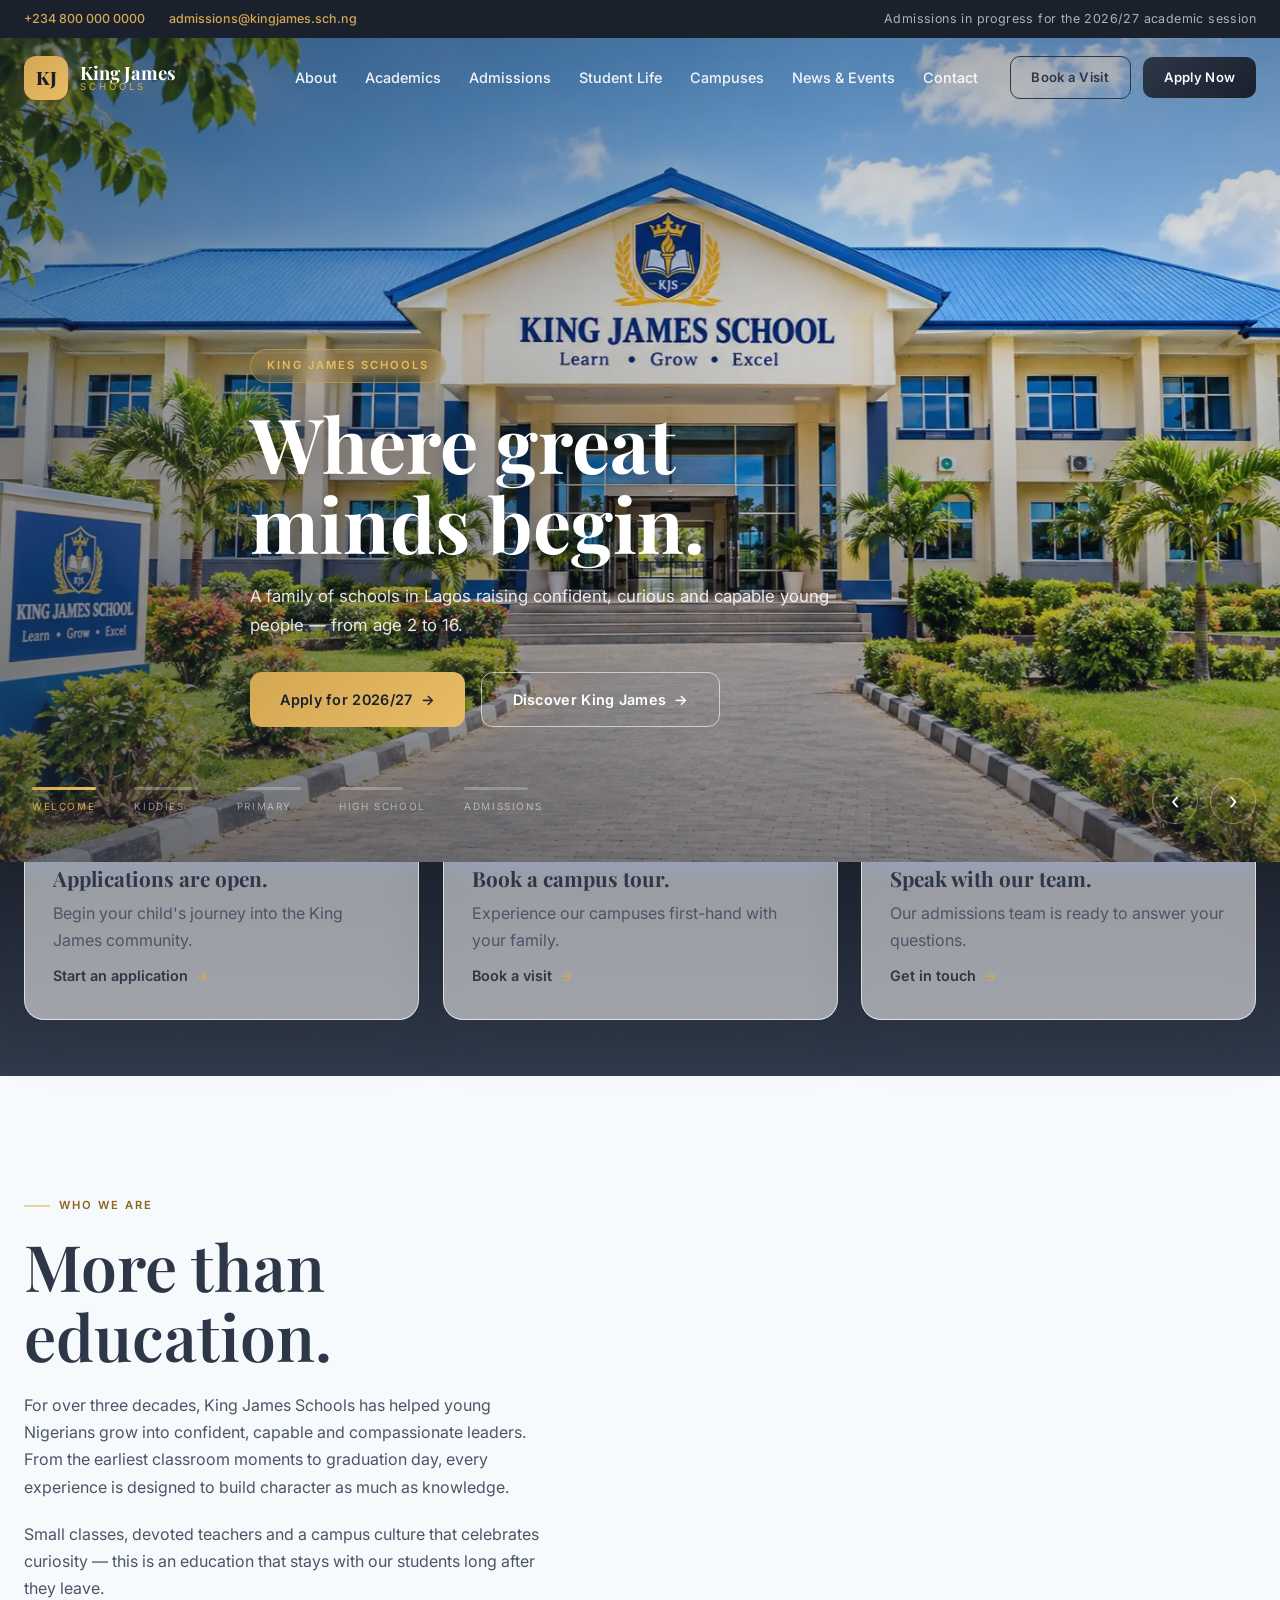
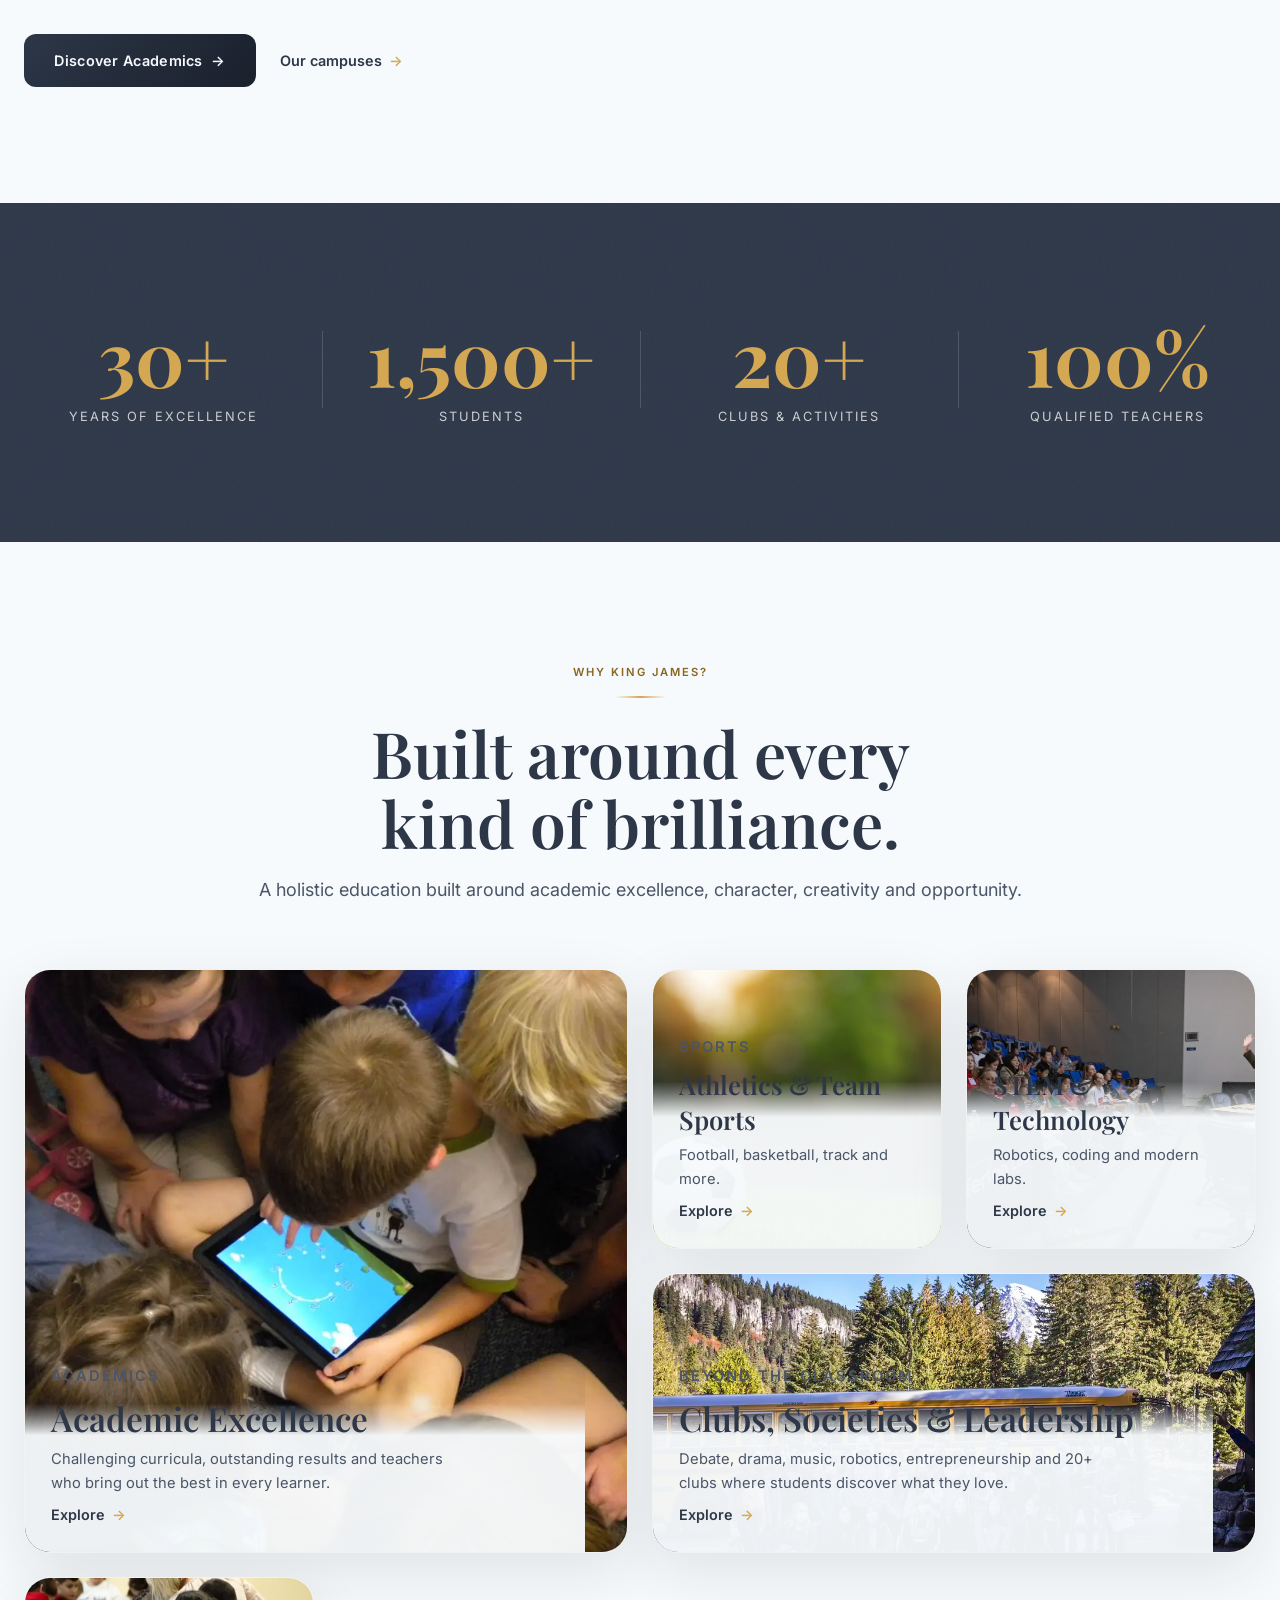
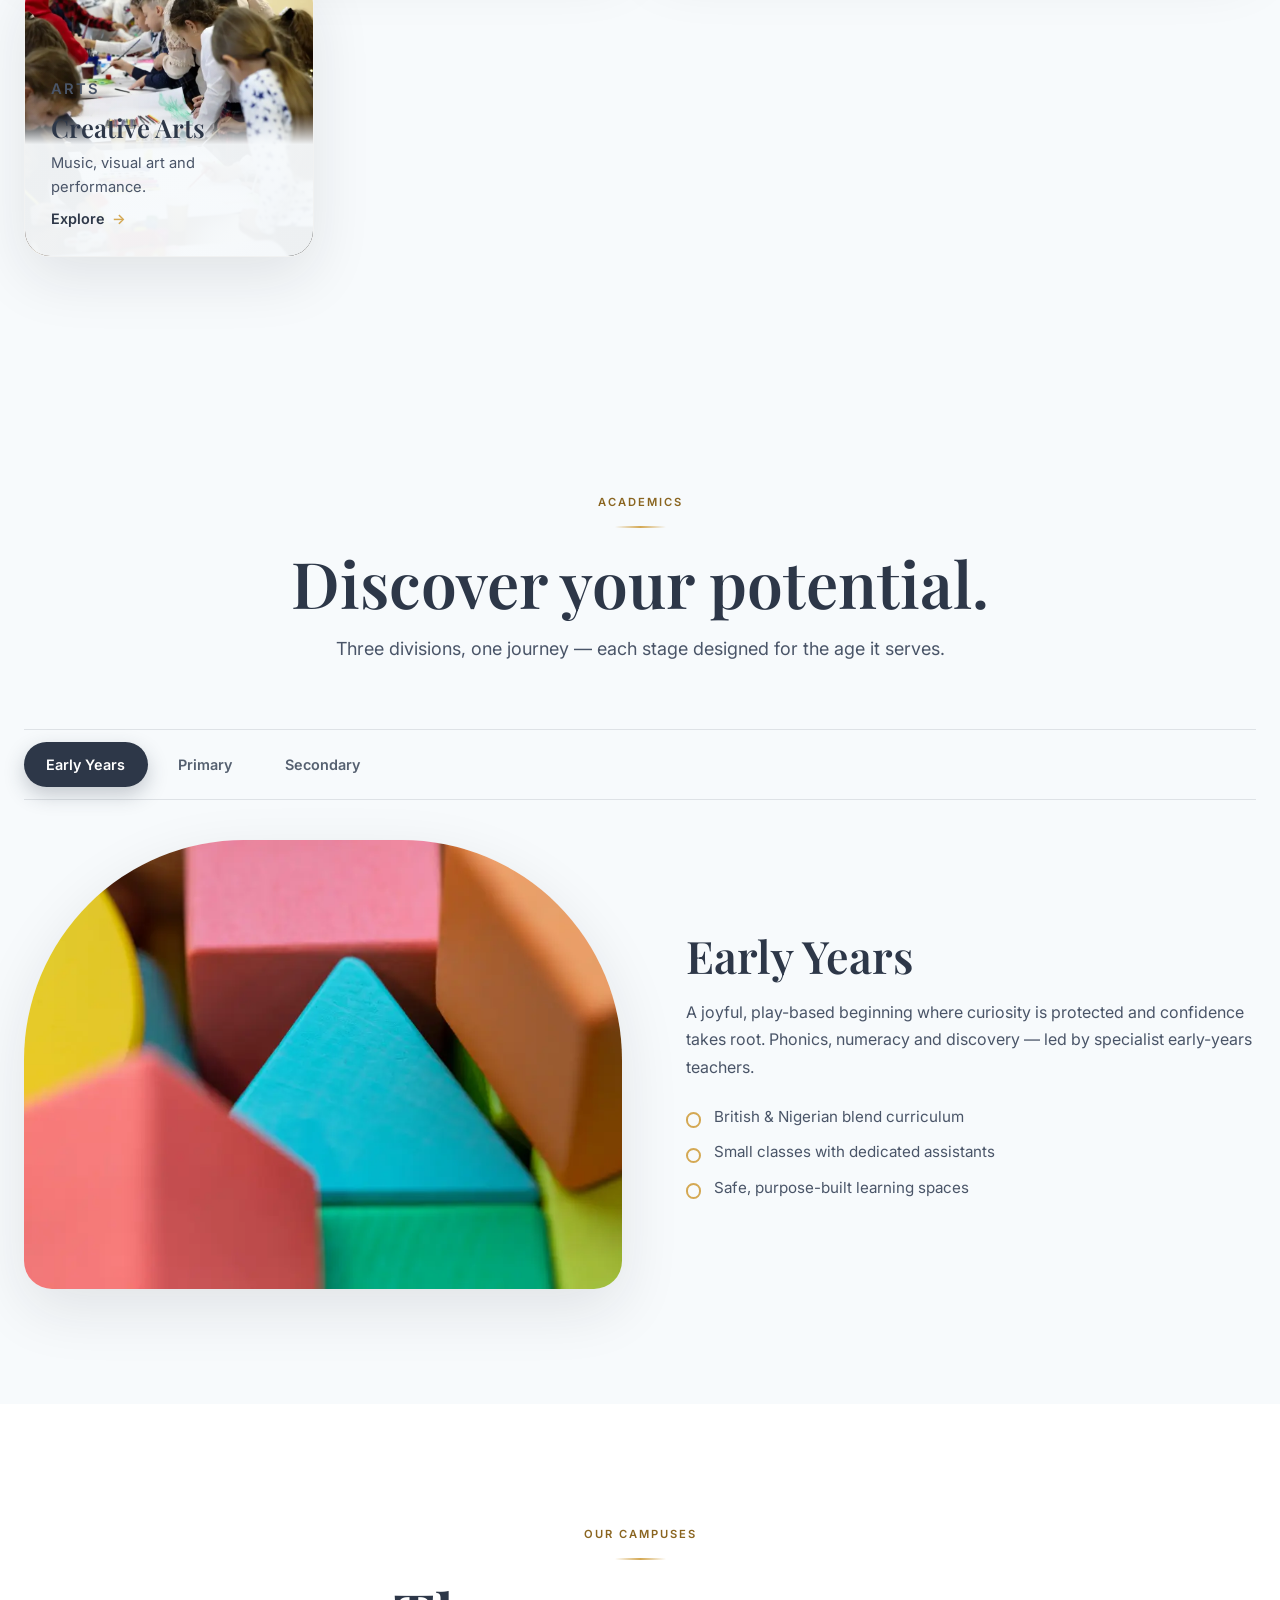
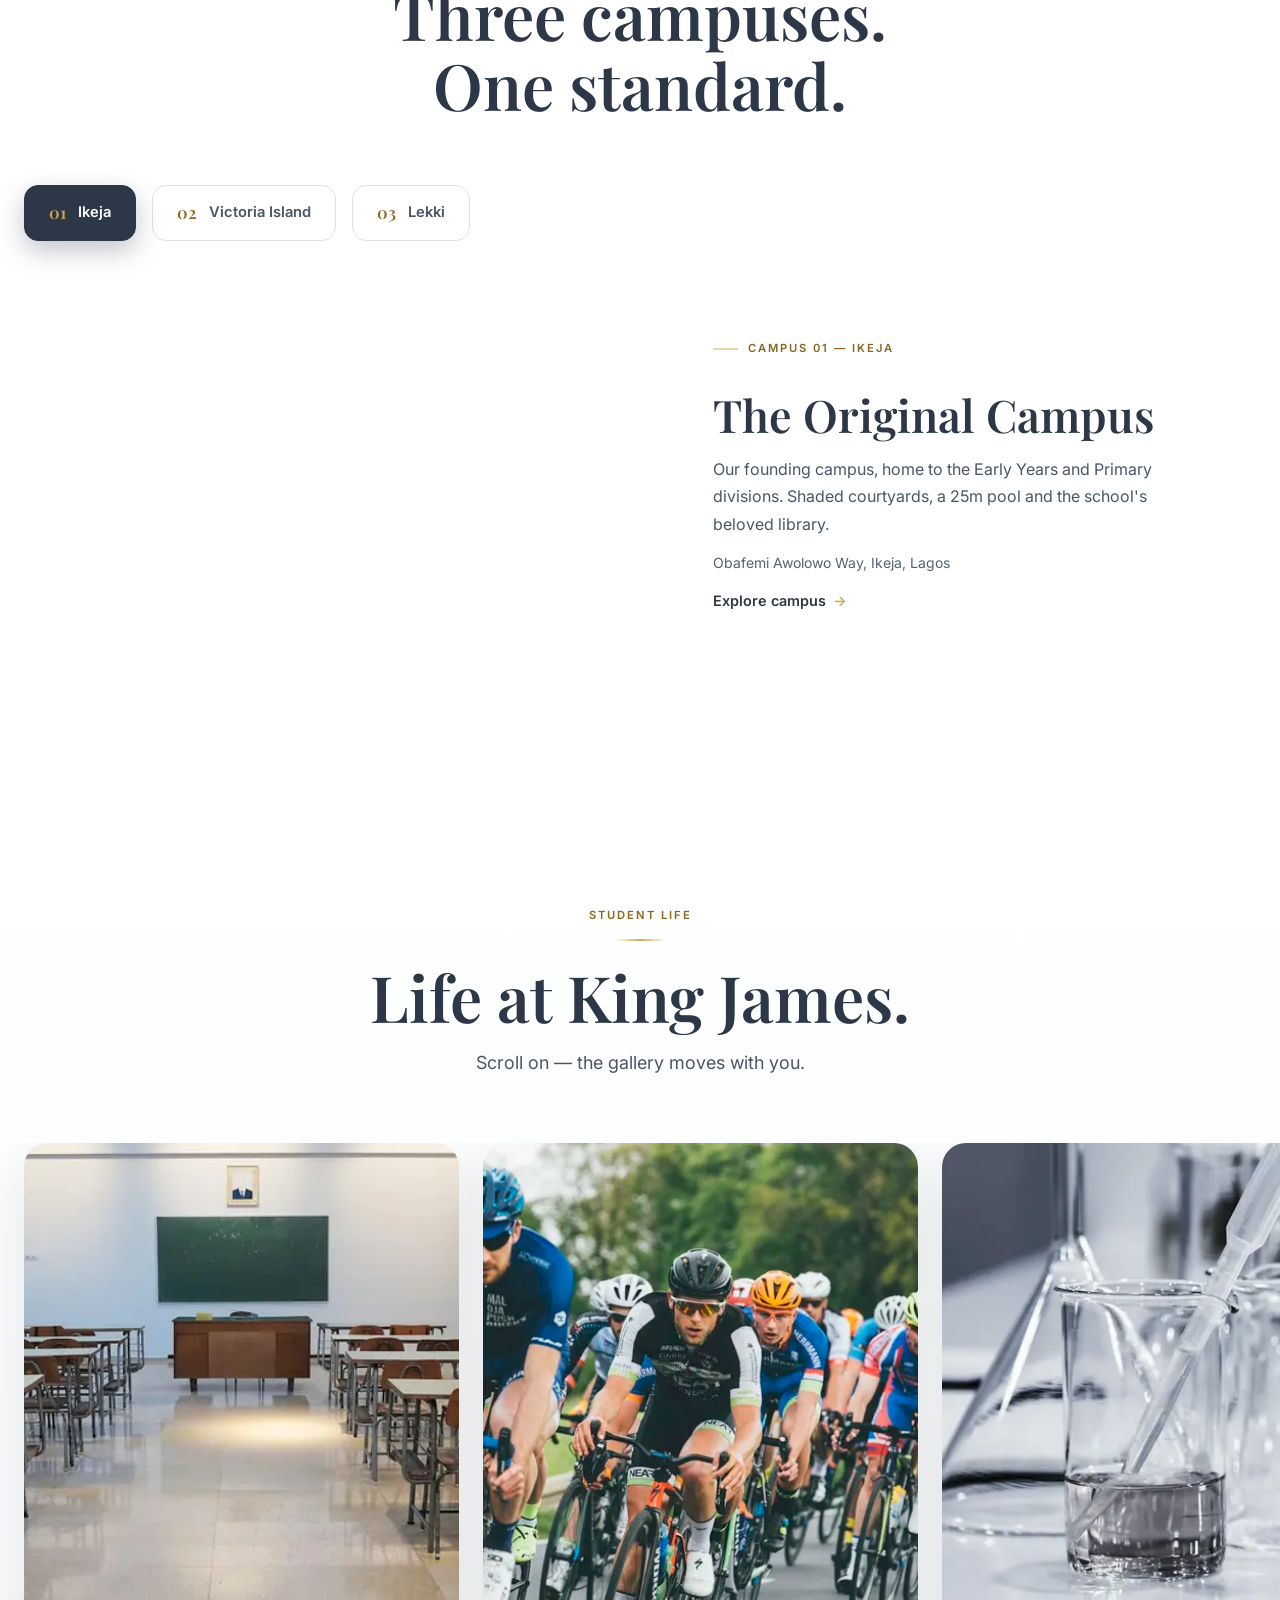
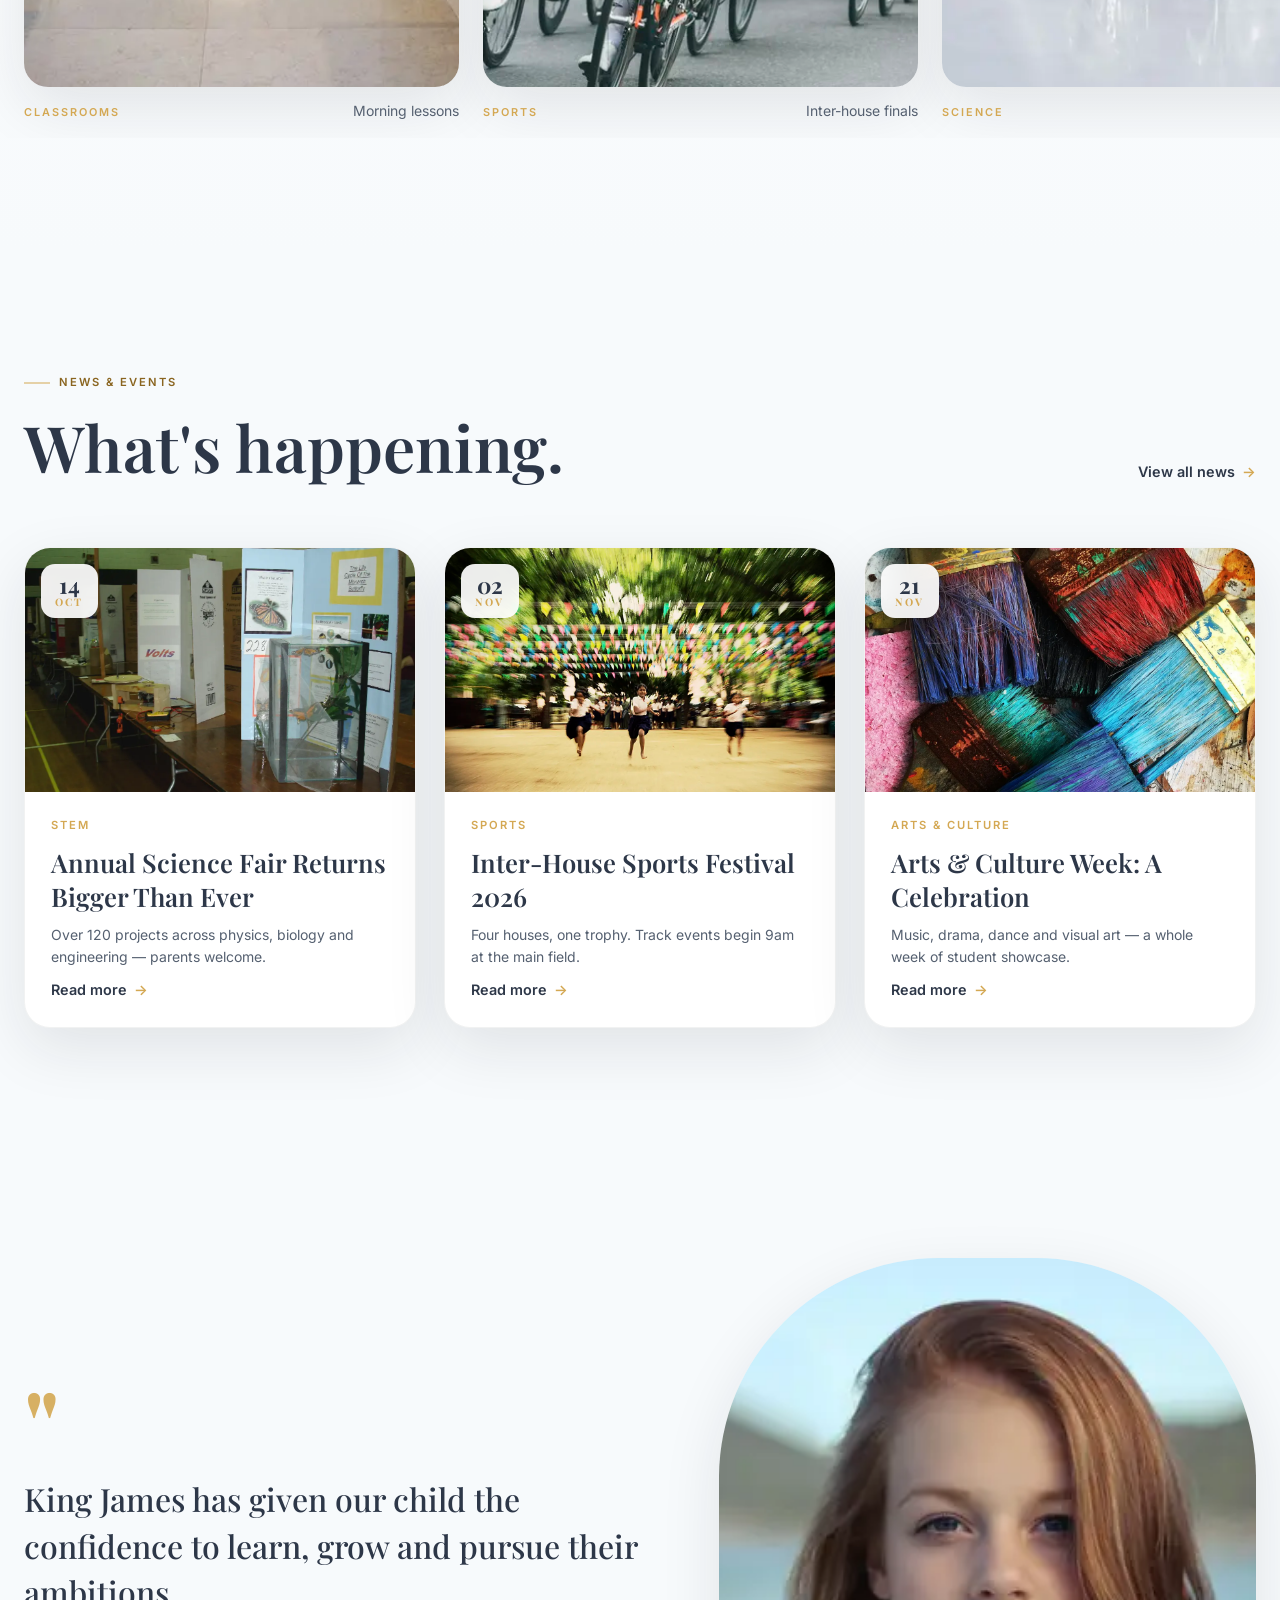
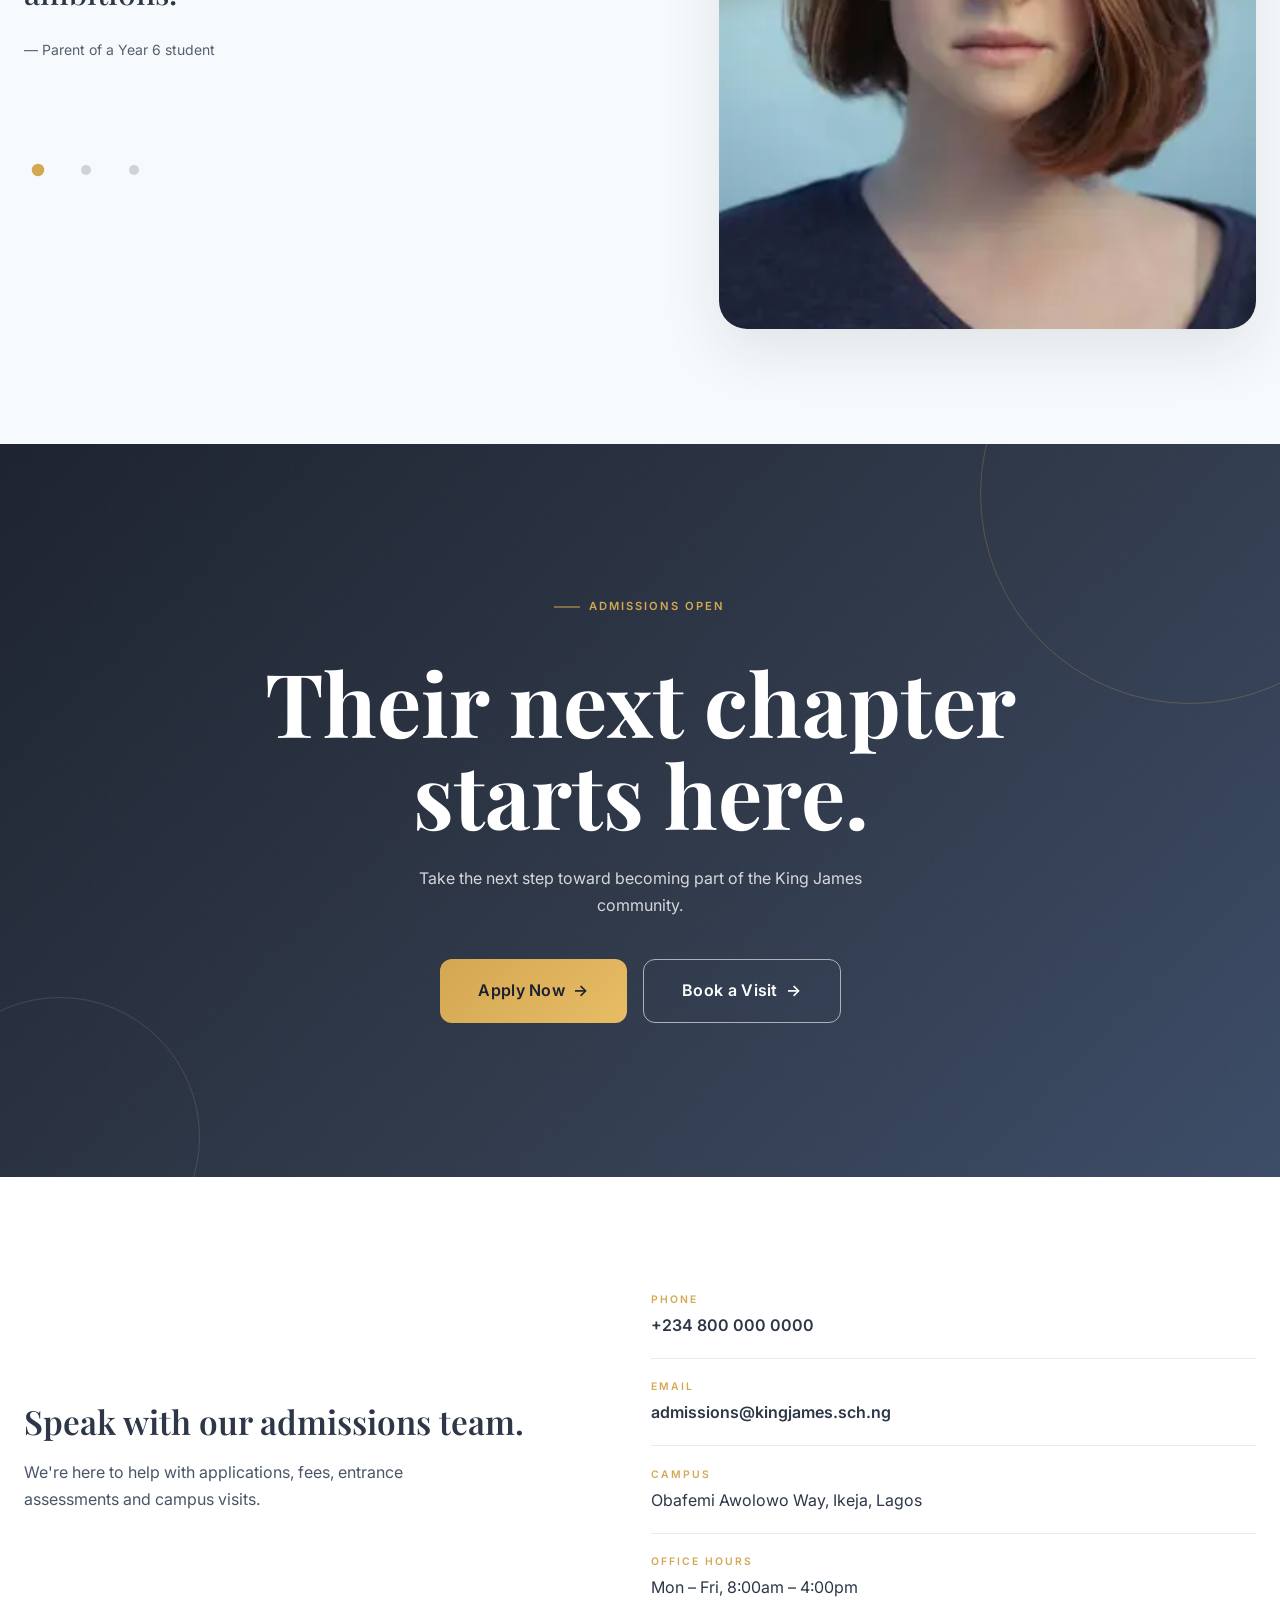
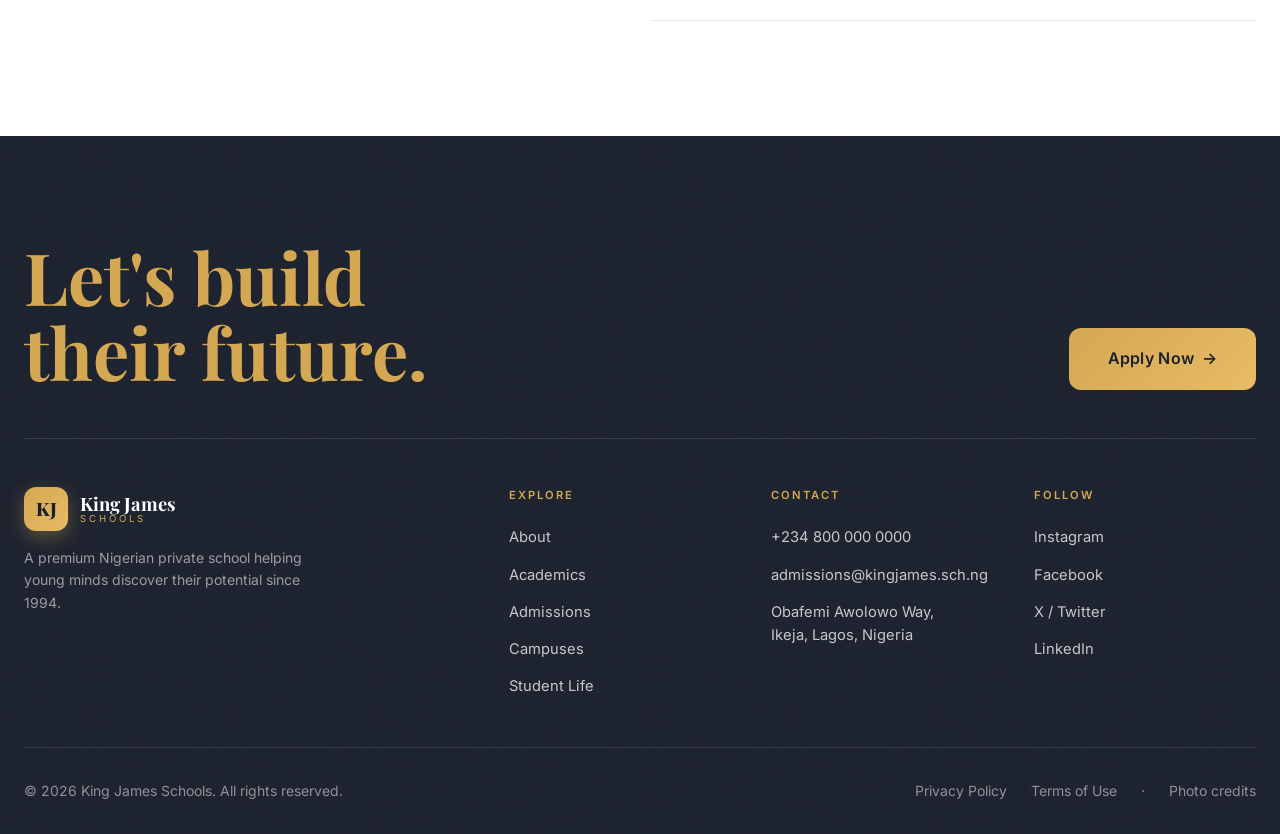
==== commit f0d82844: "Align copy with the Kiddies/Primary/Secondary structure Welcome slide journey now 'from age 2 to 16'" ====
--- a/index.html
+++ b/index.html
@@ -81,7 +81,7 @@
           <div class="slide-content container">
             <div class="slide-badge label-upper">King James Schools</div>
             <h1 class="slide-title display-serif">Where great minds begin.</h1>
-            <p class="slide-text">A family of schools in Lagos raising confident, curious and capable young people — from age 2 to university.</p>
+            <p class="slide-text">A family of schools in Lagos raising confident, curious and capable young people — from age 2 to 16.</p>
             <div class="slide-ctas">
               <a class="btn btn-gold magnetic" href="apply.html">Apply for 2026/27 <span class="arrow" aria-hidden="true">→</span></a>
               <a class="btn btn-outline-light magnetic" href="#about">Discover King James <span class="arrow" aria-hidden="true">→</span></a>
@@ -236,8 +236,8 @@
             <span class="number-label">Clubs &amp; Activities</span>
           </div>
           <div class="number-item reveal" style="--d:3">
-            <span class="number display-serif"><span class="count" data-count="95" data-suffix="%+">0</span></span>
-            <span class="number-label">University Placement</span>
+            <span class="number display-serif"><span class="count" data-count="100" data-suffix="%">0</span></span>
+            <span class="number-label">Qualified Teachers</span>
           </div>
         </div>
       </div>
@@ -312,7 +312,7 @@
         <div class="section-head is-centered">
           <p class="kicker label-upper reveal">Academics</p>
           <h2 class="headline-2 display-serif reveal" style="--d:1">Discover your potential.</h2>
-          <p class="section-sub body-text reveal" style="--d:2">Four divisions, one journey — each stage designed for the age it serves.</p>
+          <p class="section-sub body-text reveal" style="--d:2">Three divisions, one journey — each stage designed for the age it serves.</p>
         </div>
 
         <div class="acad-tabs" role="tablist" aria-label="School divisions">
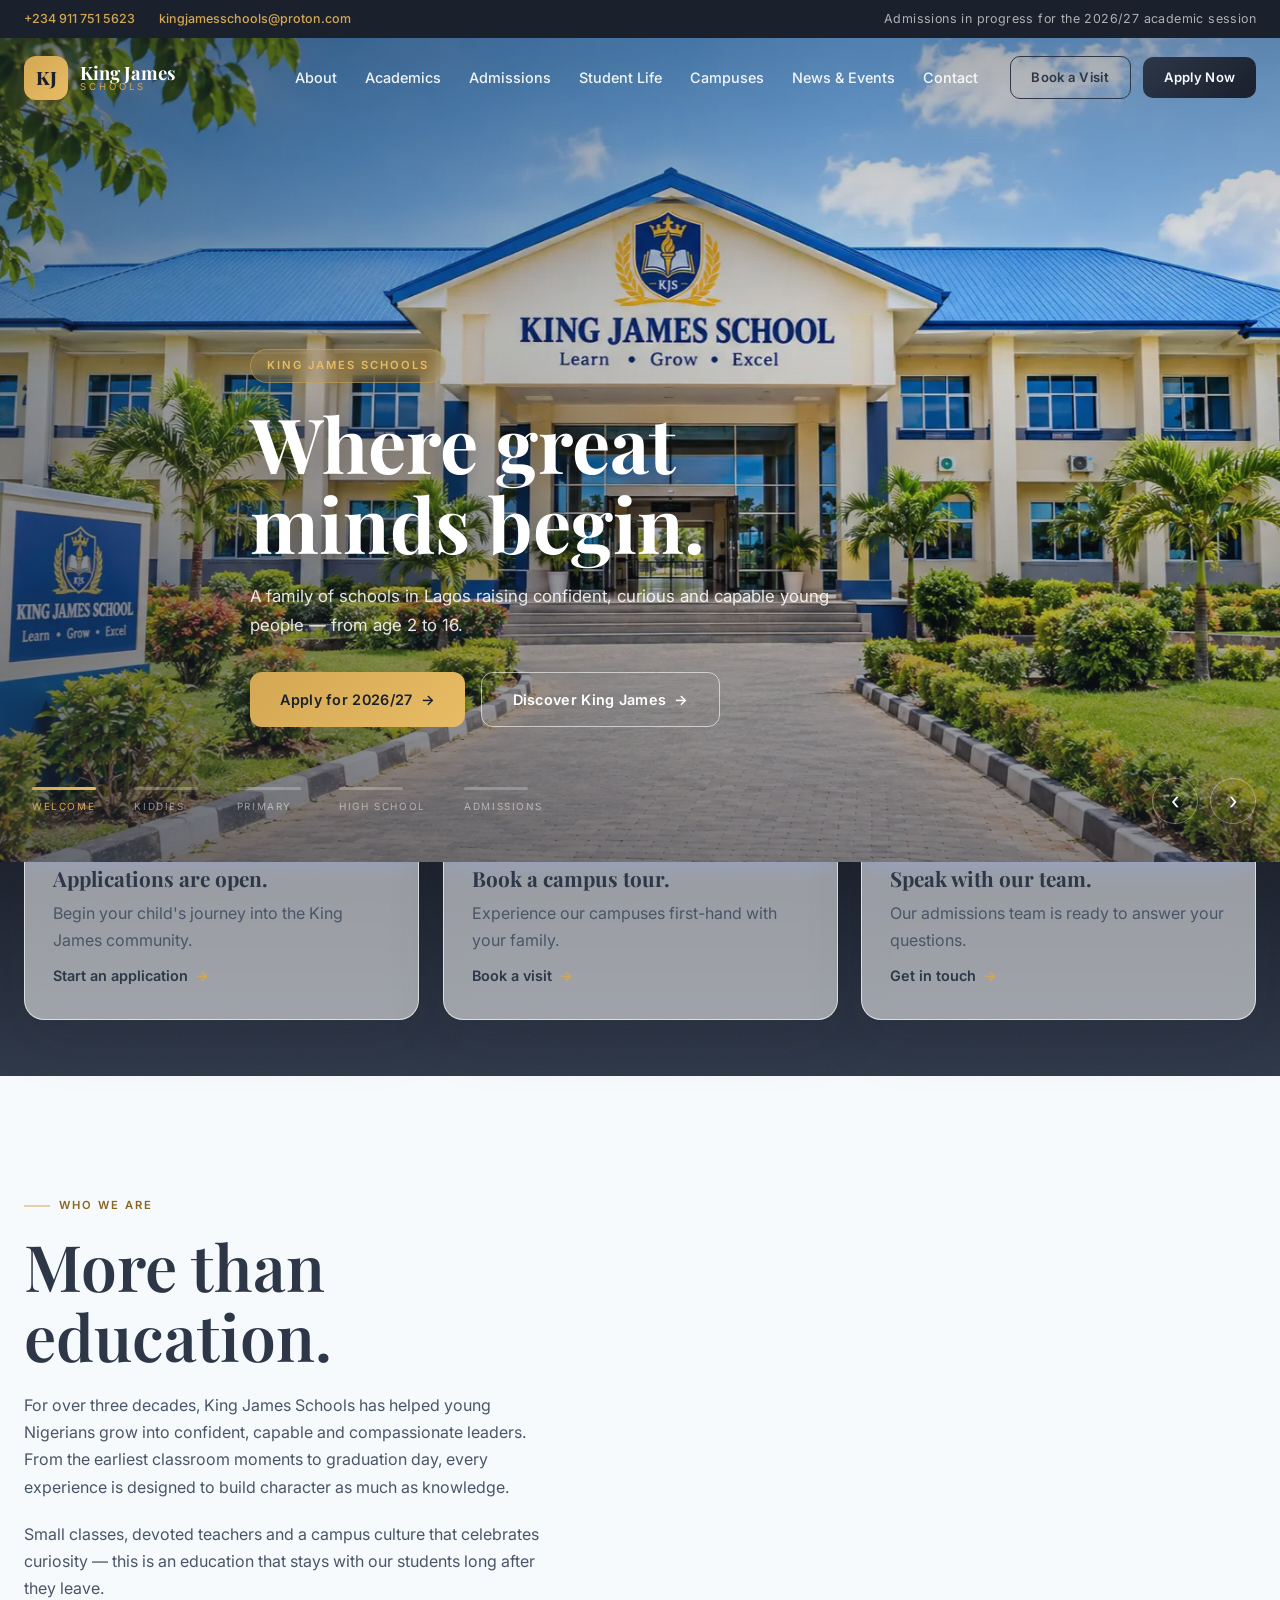
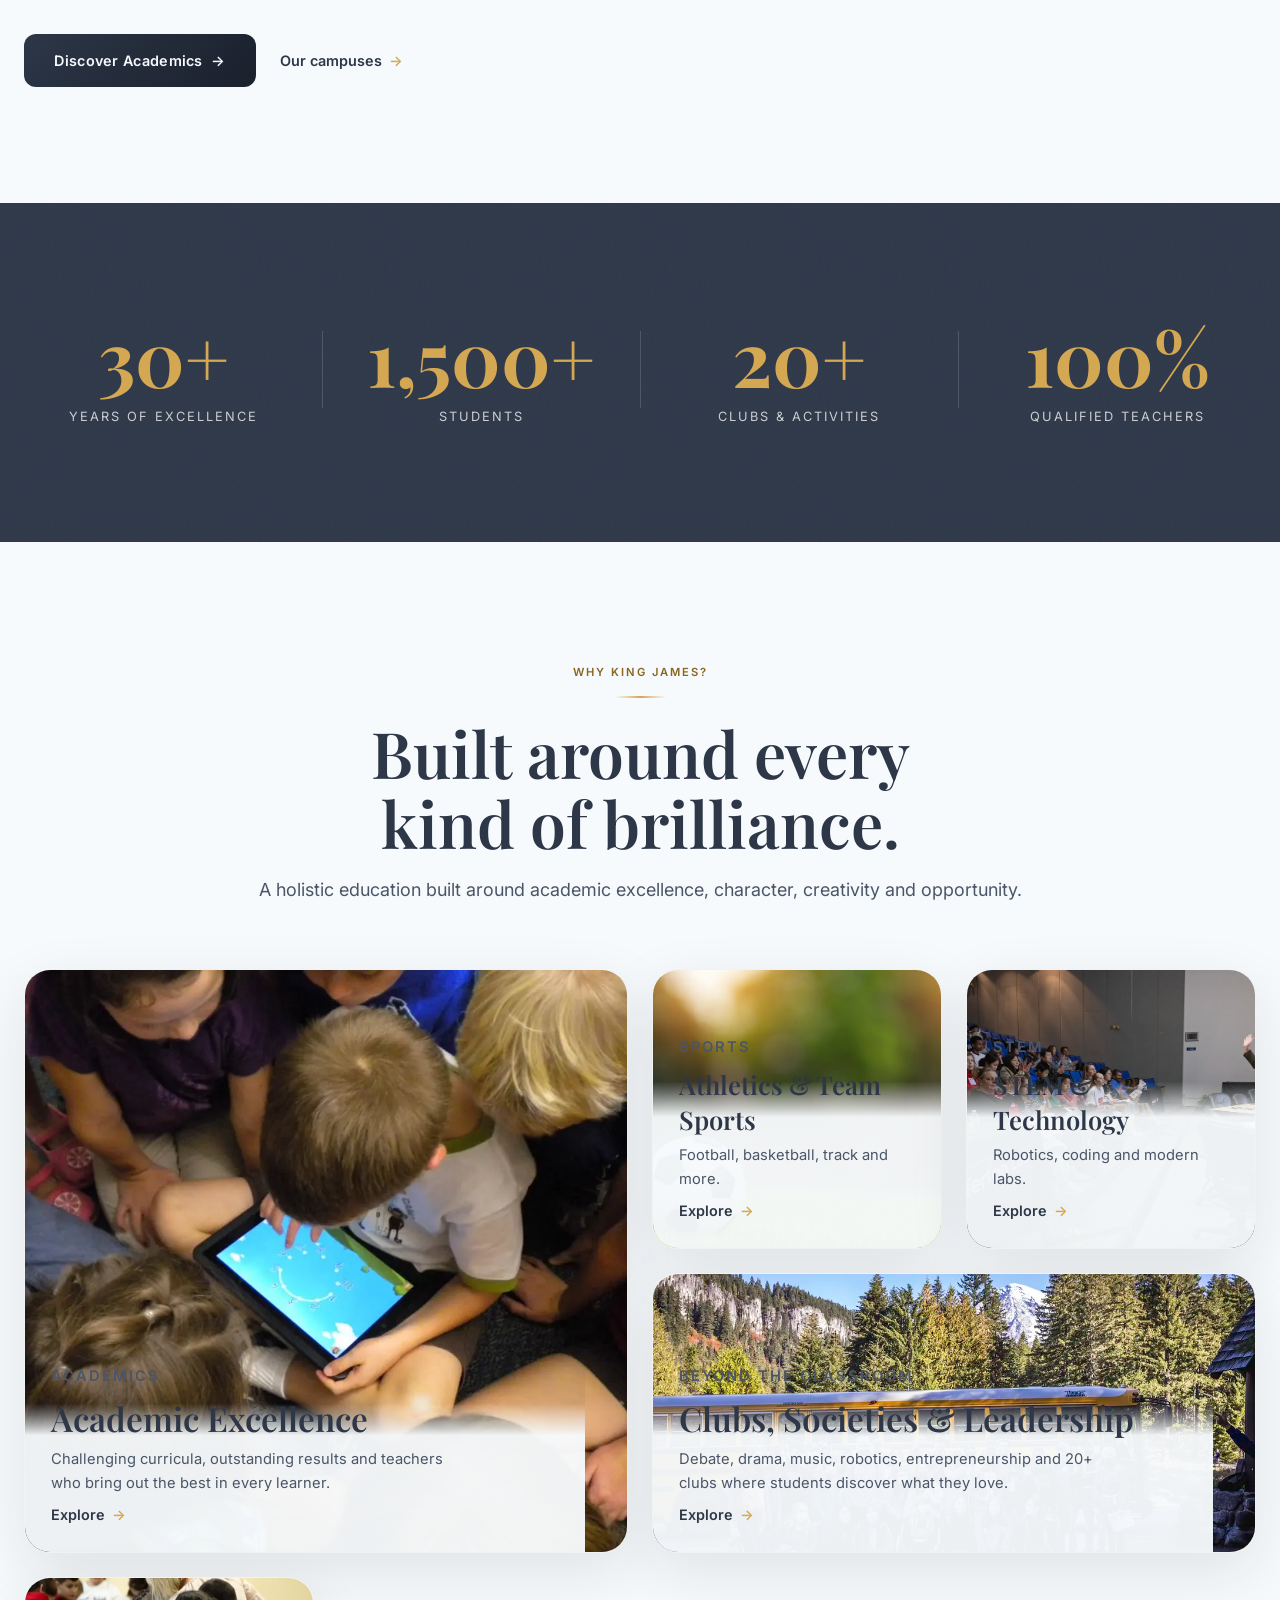
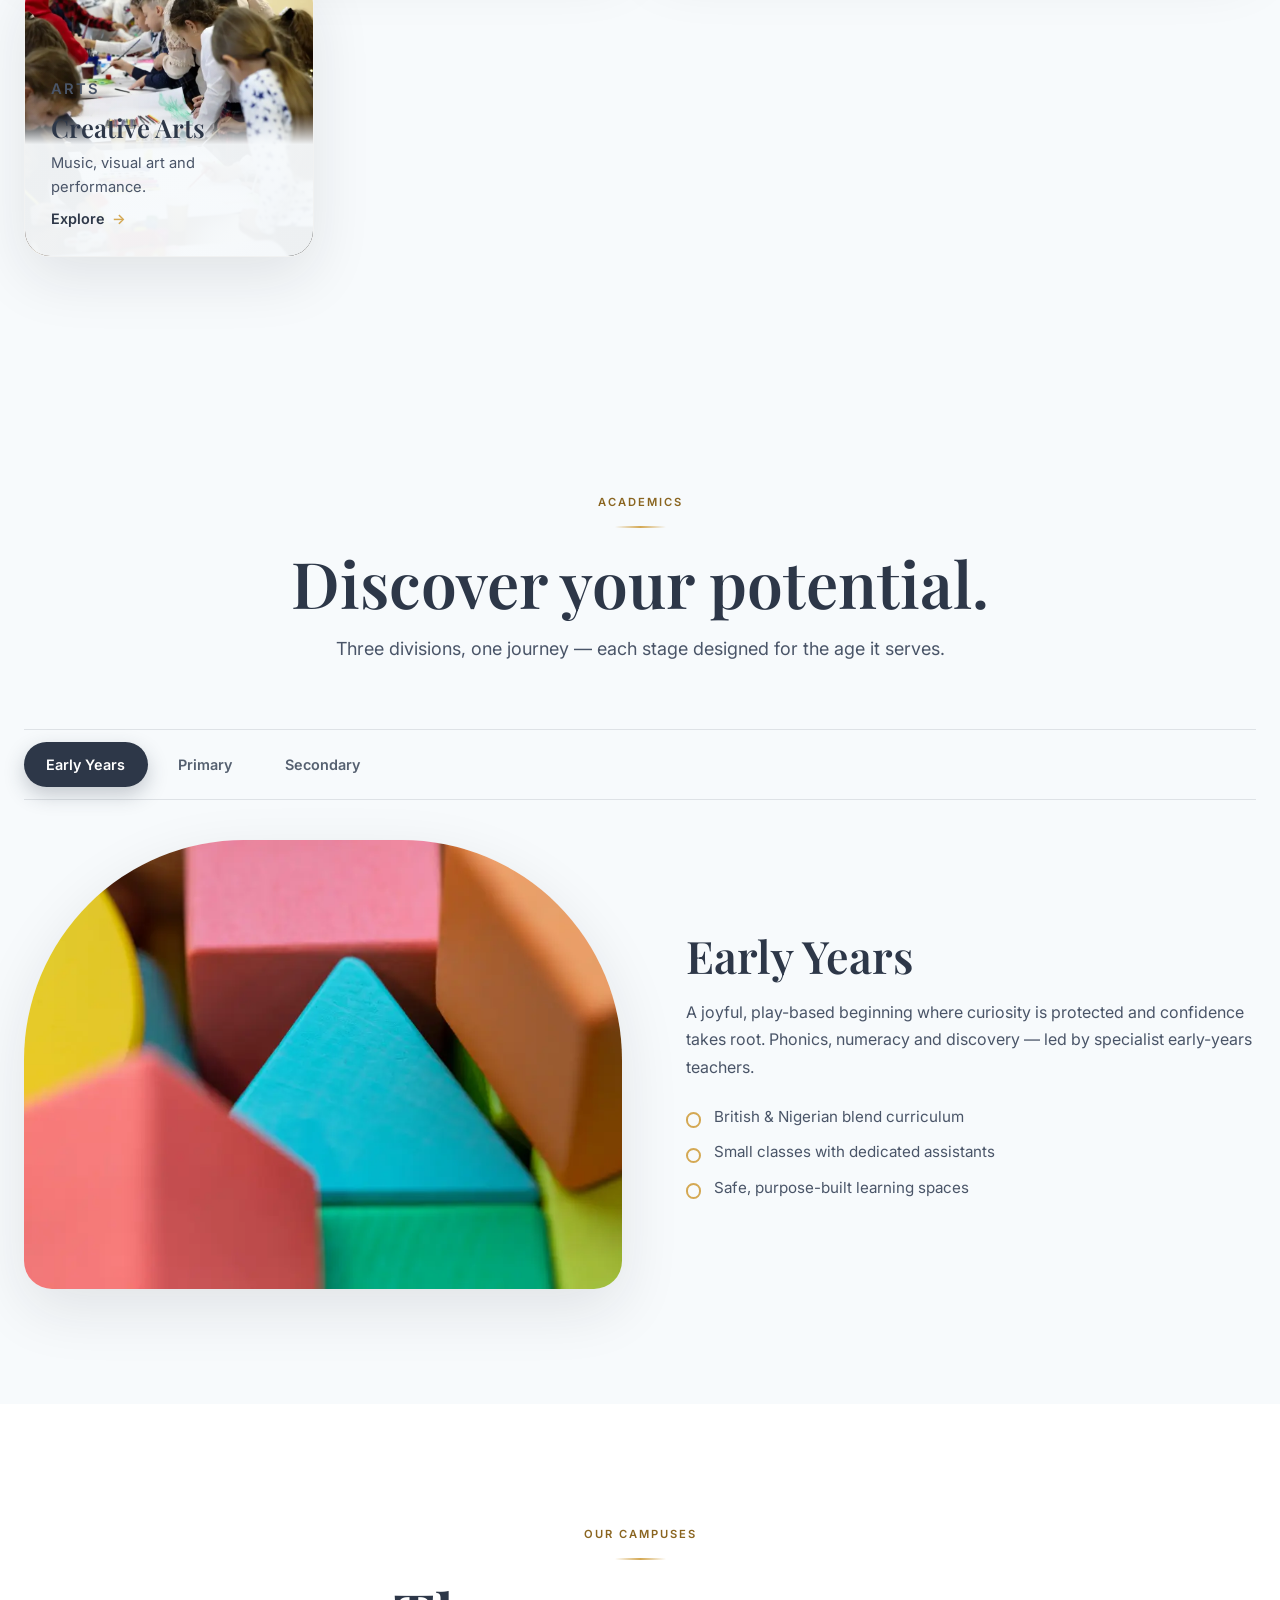
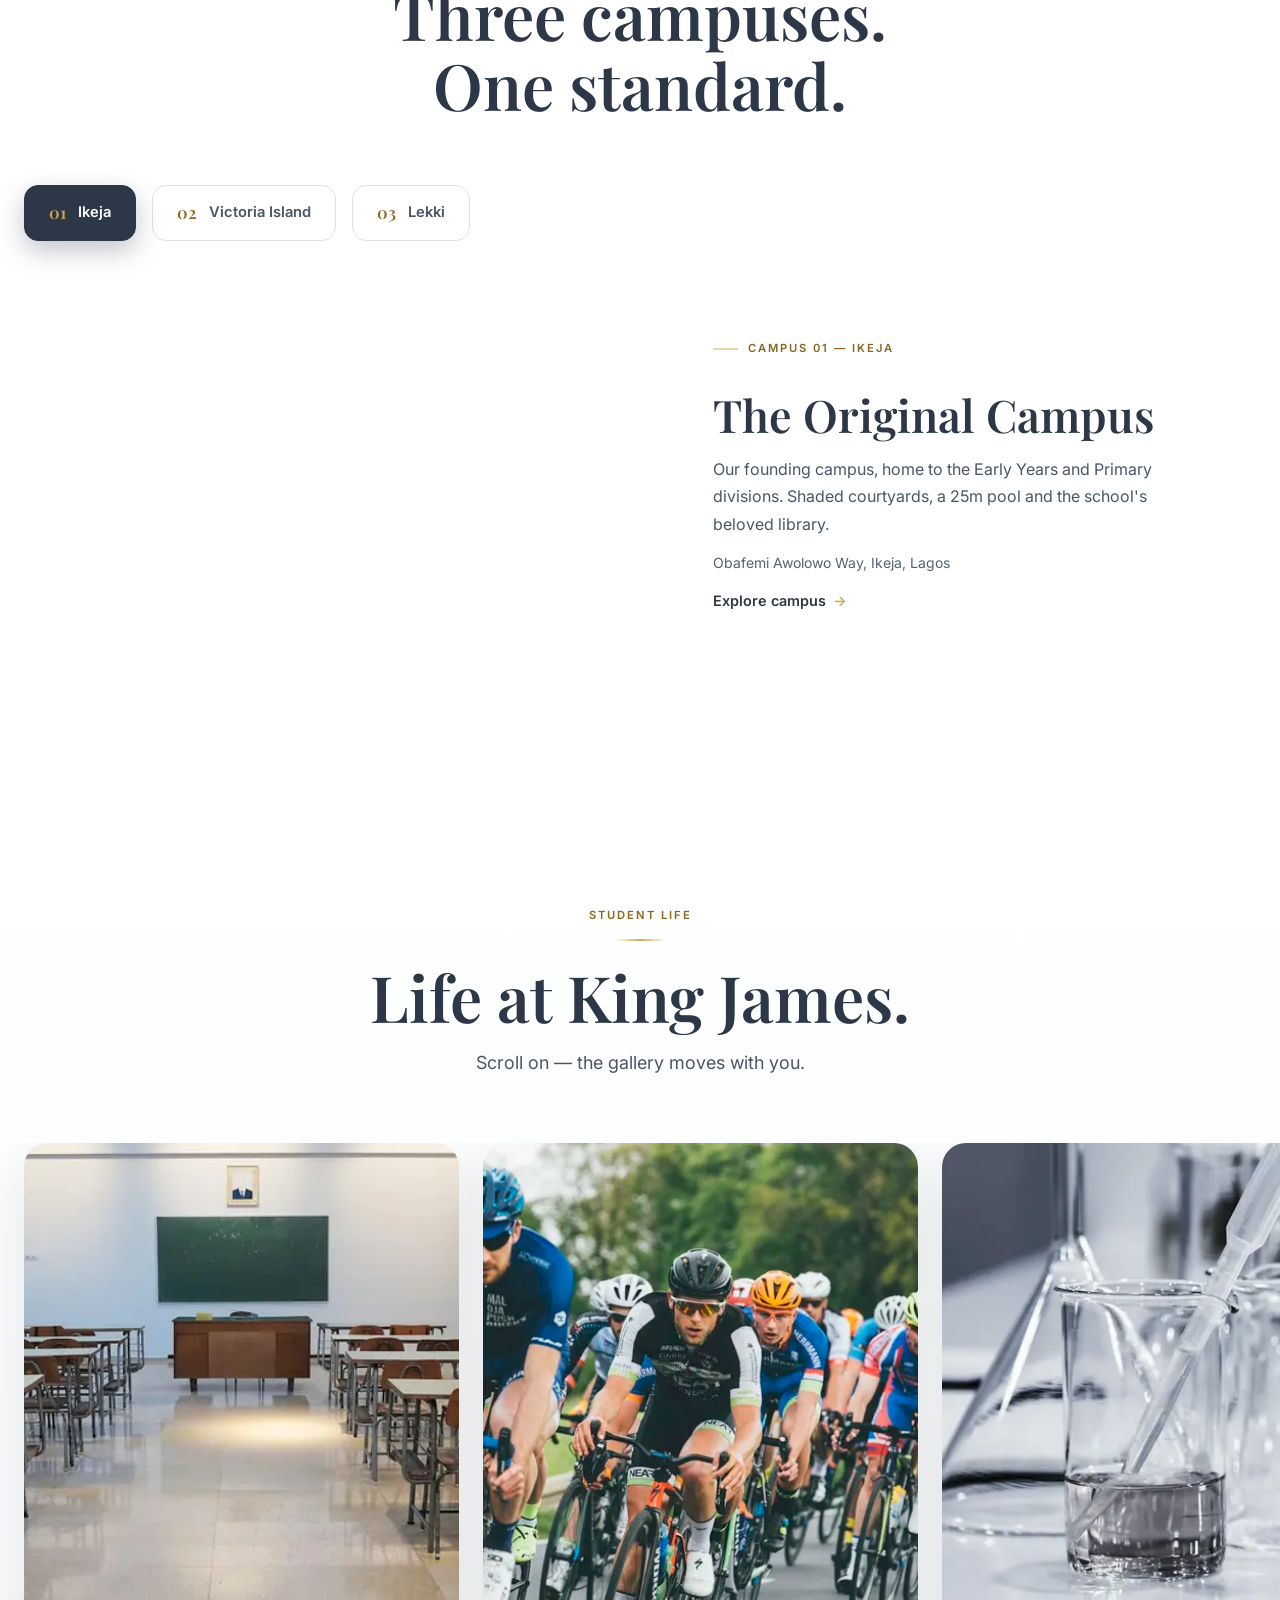
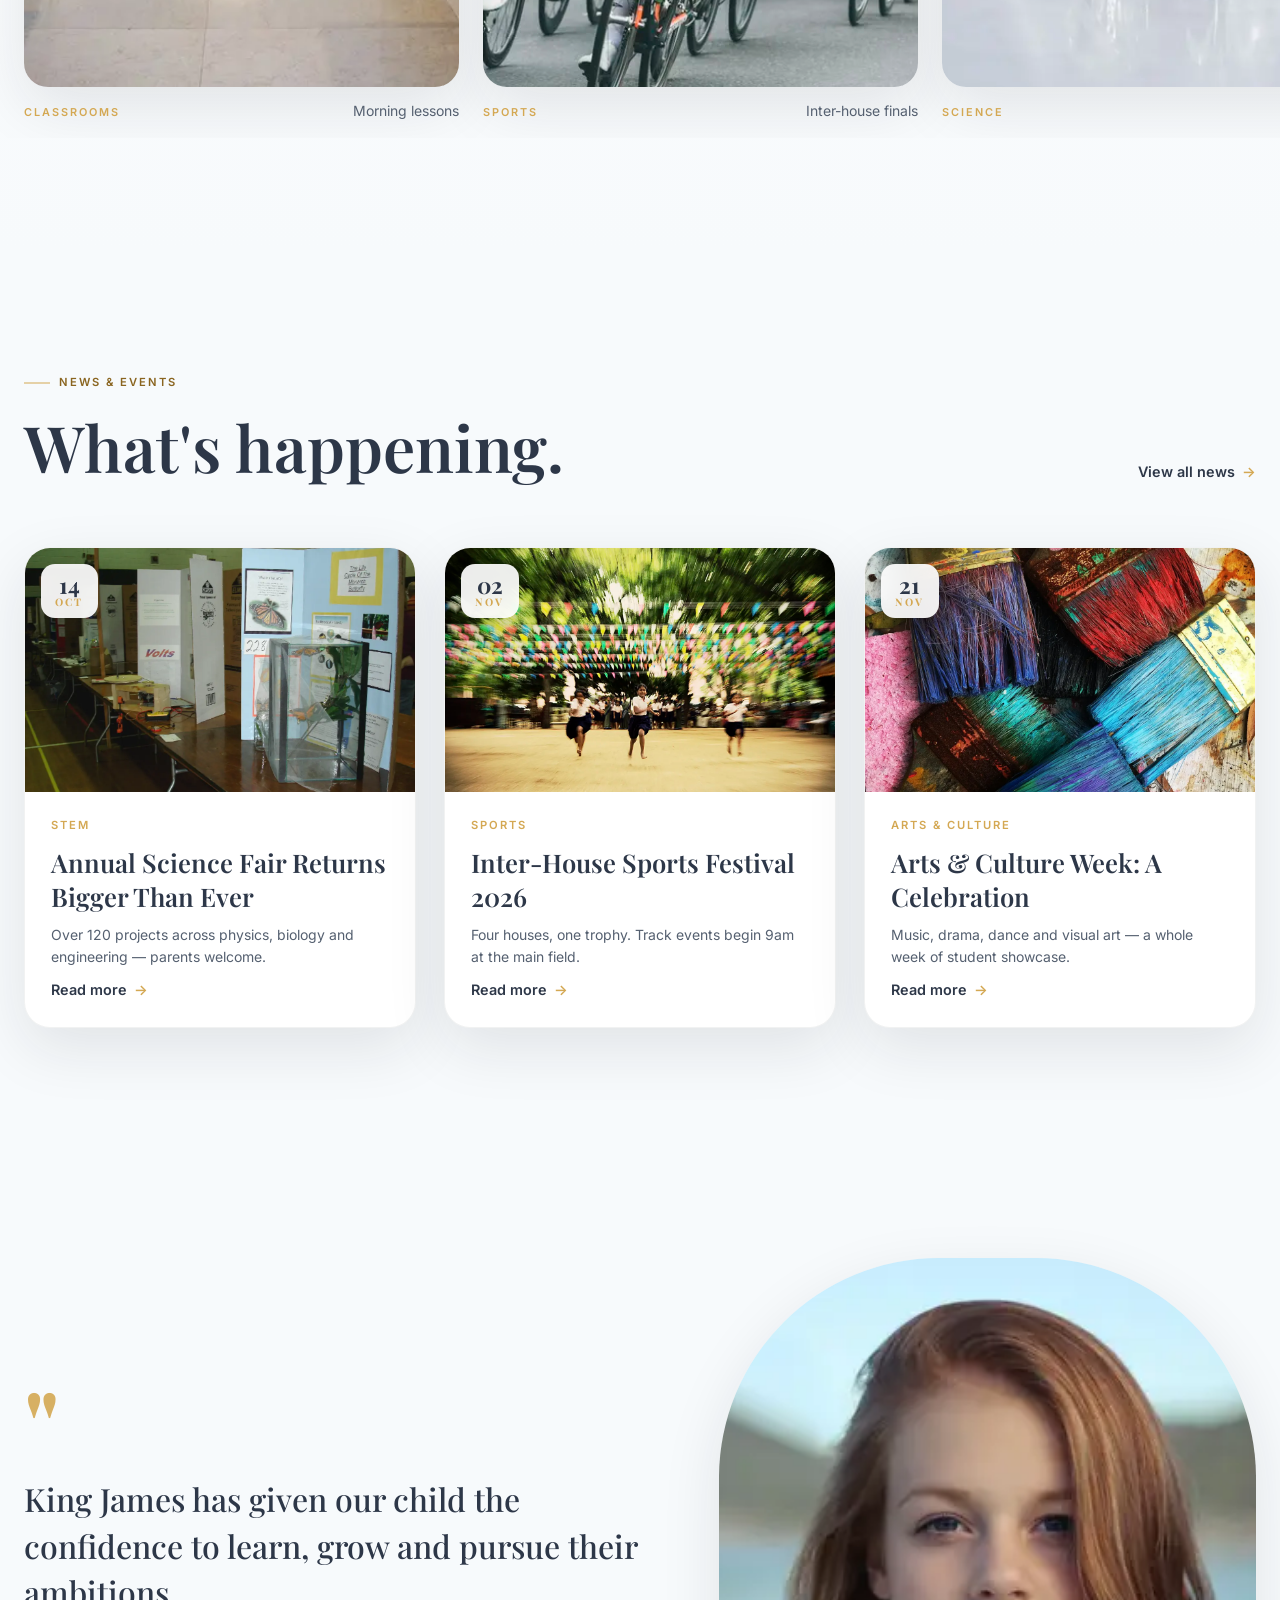
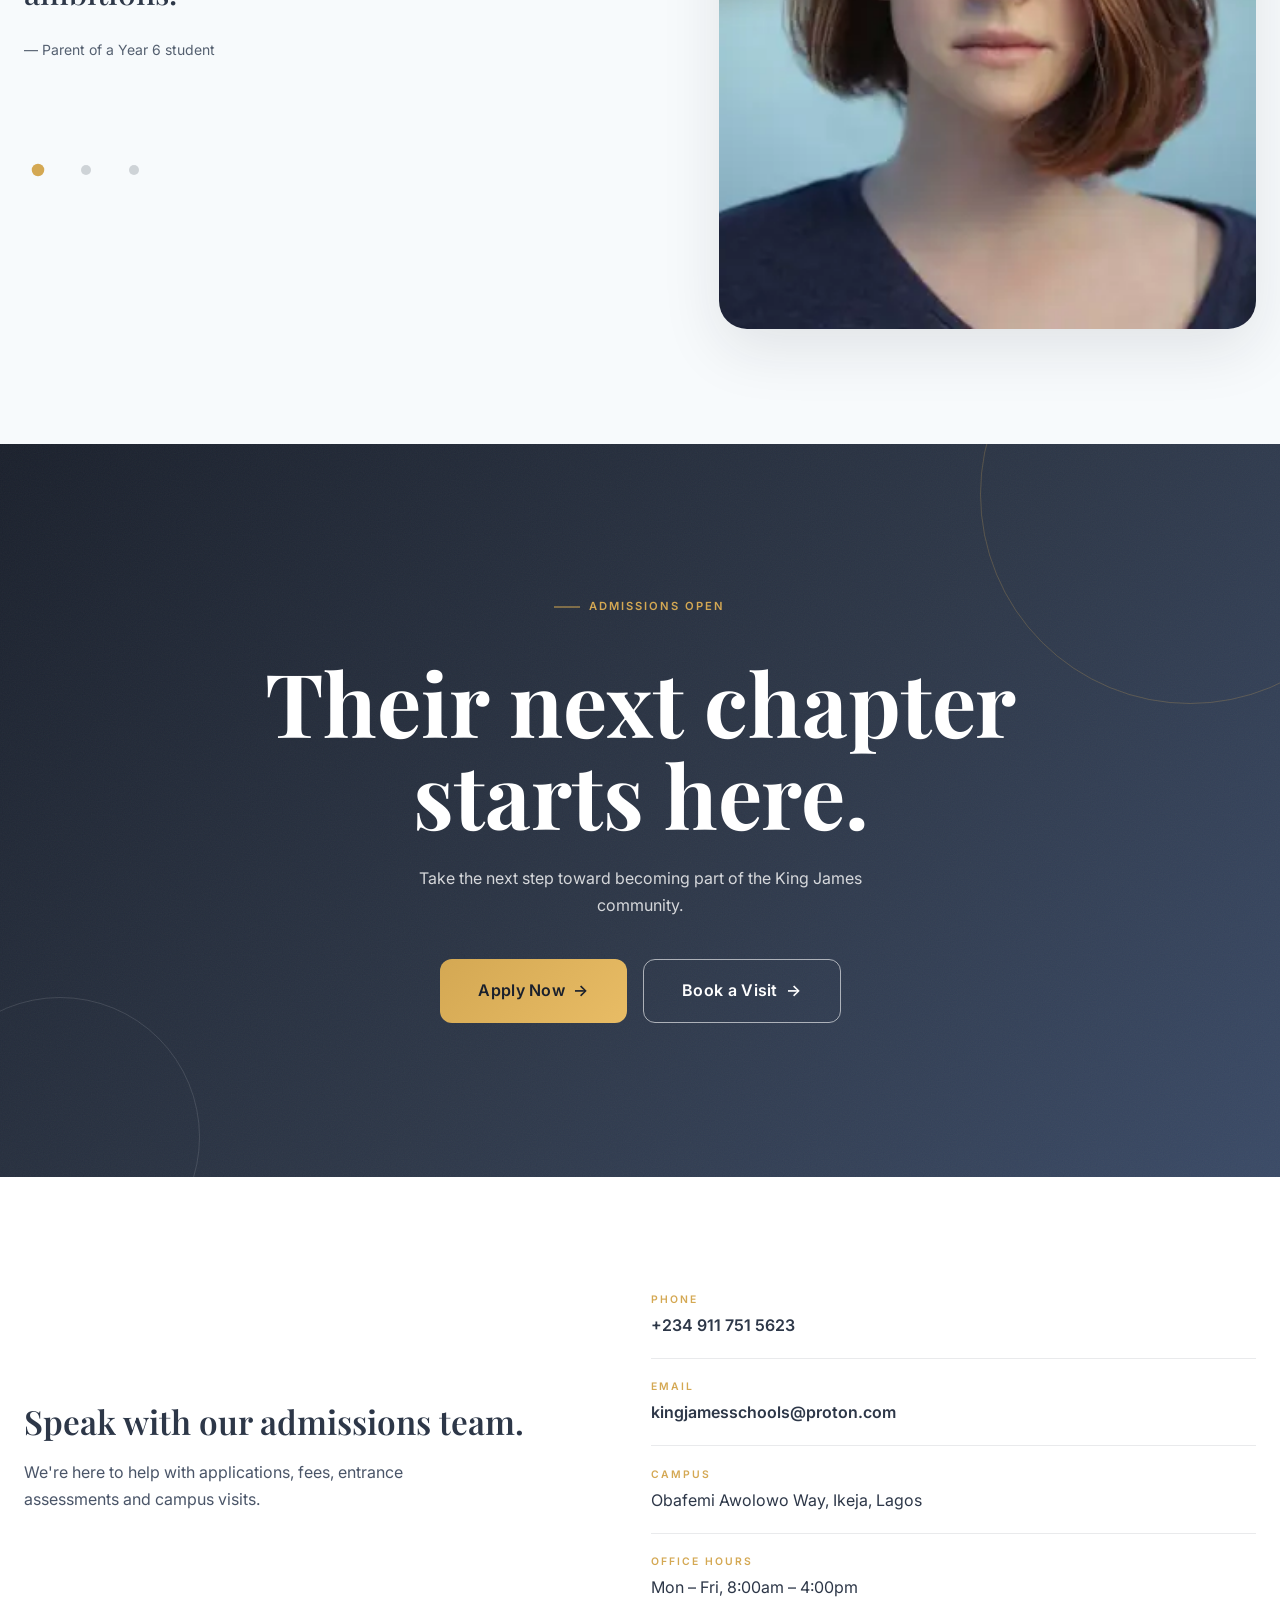
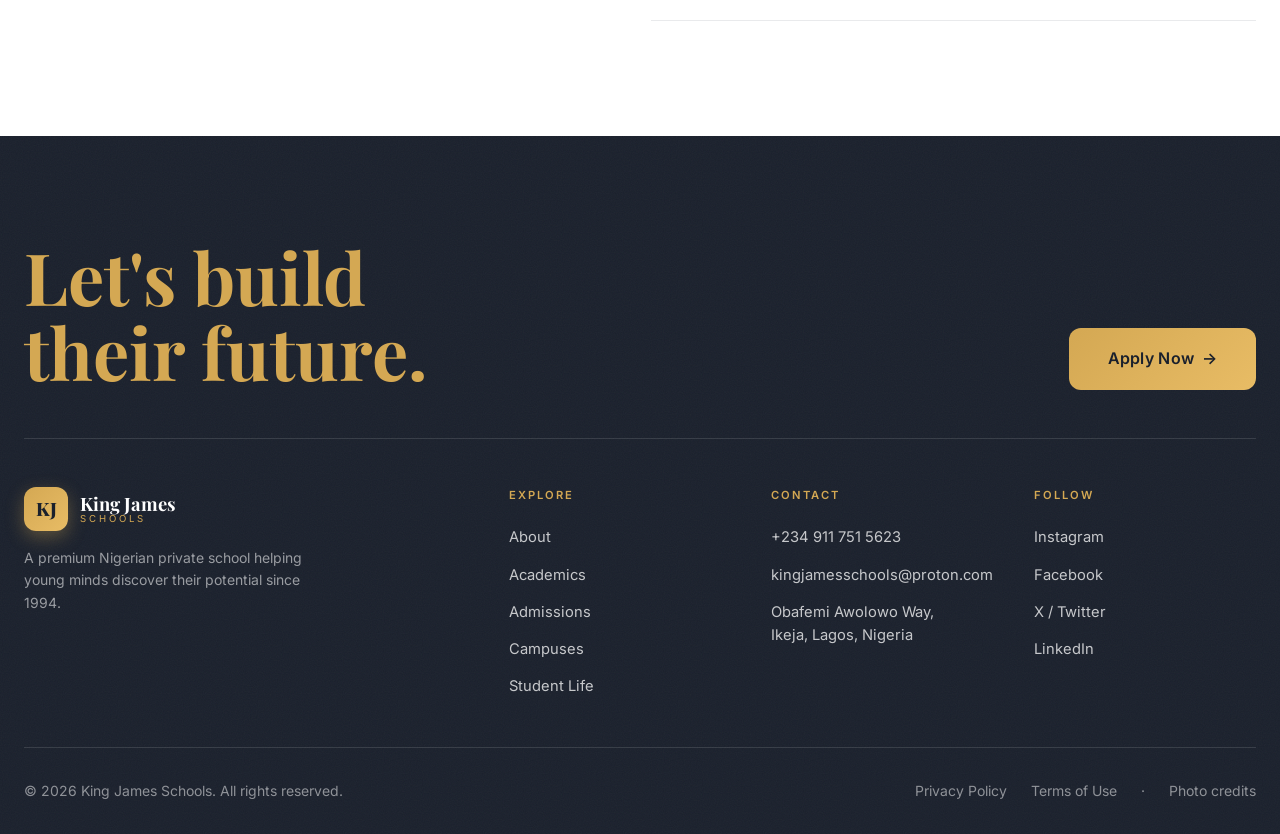
==== commit 144692ed: "Replace placeholder contact details with the school's real phone and email +234 911 751 5623 and kin" ====
--- a/index.html
+++ b/index.html
@@ -33,8 +33,8 @@
     <div class="top-bar">
       <div class="top-bar-inner container">
         <div class="top-bar-contact">
-          <a href="tel:+2348000000000">+234 800 000 0000</a>
-          <a href="mailto:admissions@kingjames.sch.ng">admissions@kingjames.sch.ng</a>
+          <a href="tel:+2349117515623">+234 911 751 5623</a>
+          <a href="mailto:kingjamesschools@proton.com">kingjamesschools@proton.com</a>
         </div>
         <p class="top-bar-note">Admissions in progress for the 2026/27 academic session</p>
       </div>
@@ -540,8 +540,8 @@
           <p class="body-text reveal" style="--d:1">We're here to help with applications, fees, entrance assessments and campus visits.</p>
         </div>
         <ul class="contact-list">
-          <li class="reveal"><span class="label-upper">Phone</span><a href="tel:+2348000000000">+234 800 000 0000</a></li>
-          <li class="reveal" style="--d:1"><span class="label-upper">Email</span><a href="mailto:admissions@kingjames.sch.ng">admissions@kingjames.sch.ng</a></li>
+          <li class="reveal"><span class="label-upper">Phone</span><a href="tel:+2349117515623">+234 911 751 5623</a></li>
+          <li class="reveal" style="--d:1"><span class="label-upper">Email</span><a href="mailto:kingjamesschools@proton.com">kingjamesschools@proton.com</a></li>
           <li class="reveal" style="--d:2"><span class="label-upper">Campus</span><span>Obafemi Awolowo Way, Ikeja, Lagos</span></li>
           <li class="reveal" style="--d:3"><span class="label-upper">Office Hours</span><span>Mon – Fri, 8:00am – 4:00pm</span></li>
         </ul>
@@ -580,8 +580,8 @@
 
         <div class="footer-col" aria-label="Footer — contact">
           <h3 class="label-upper">Contact</h3>
-          <a href="tel:+2348000000000">+234 800 000 0000</a>
-          <a href="mailto:admissions@kingjames.sch.ng">admissions@kingjames.sch.ng</a>
+          <a href="tel:+2349117515623">+234 911 751 5623</a>
+          <a href="mailto:kingjamesschools@proton.com">kingjamesschools@proton.com</a>
           <span>Obafemi Awolowo Way,<br>Ikeja, Lagos, Nigeria</span>
         </div>
 
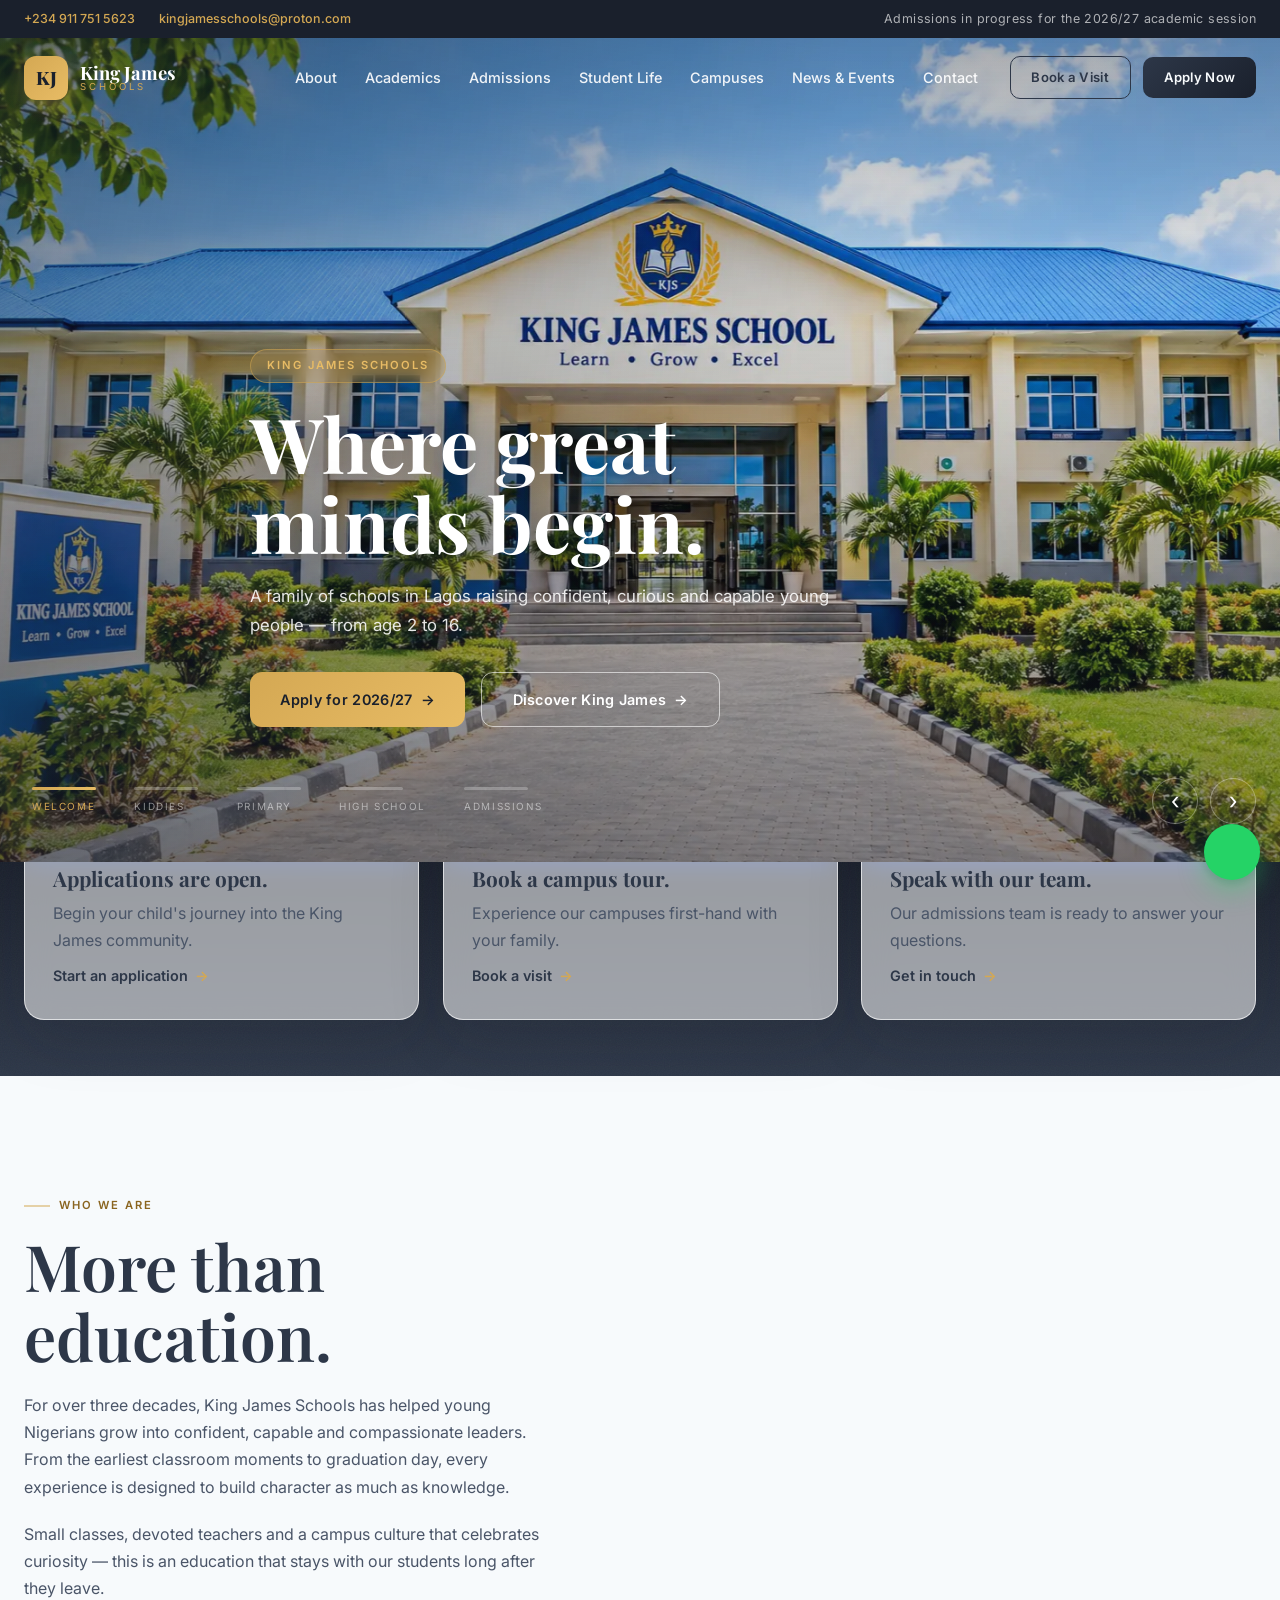
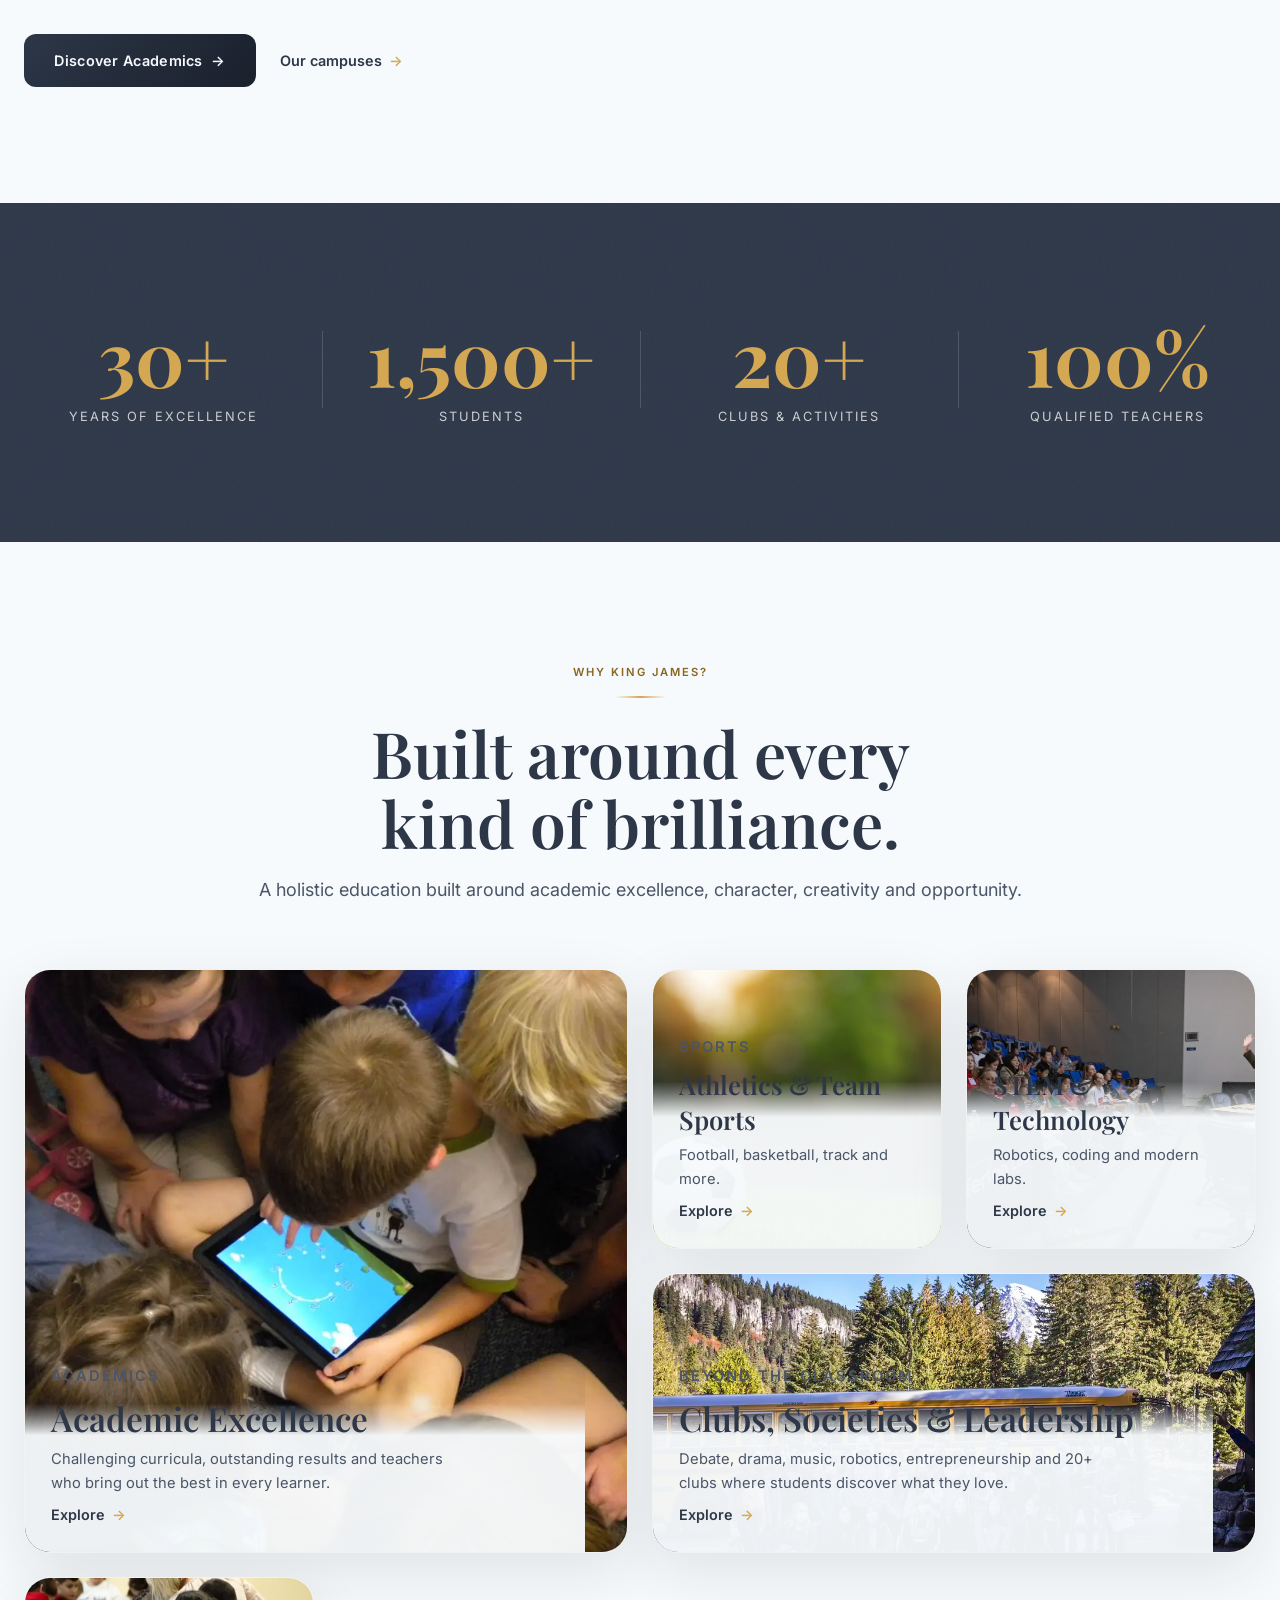
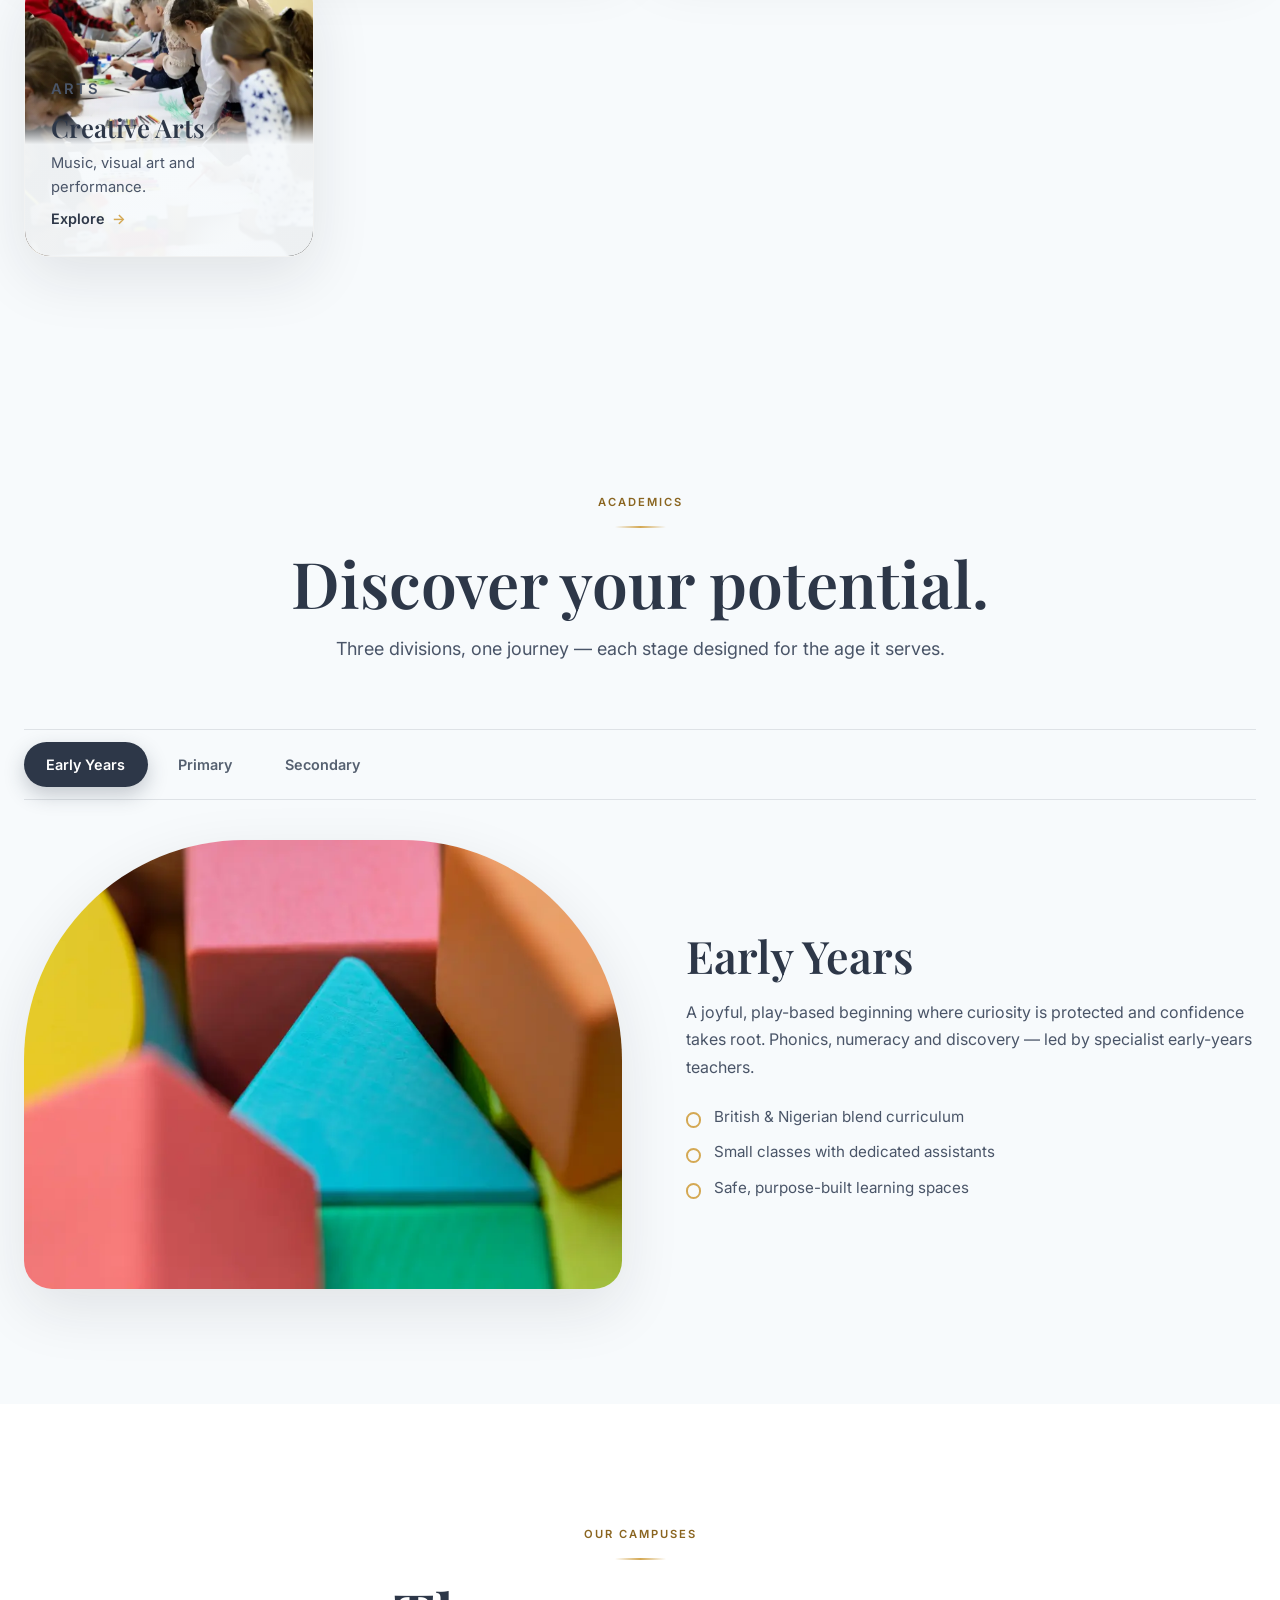
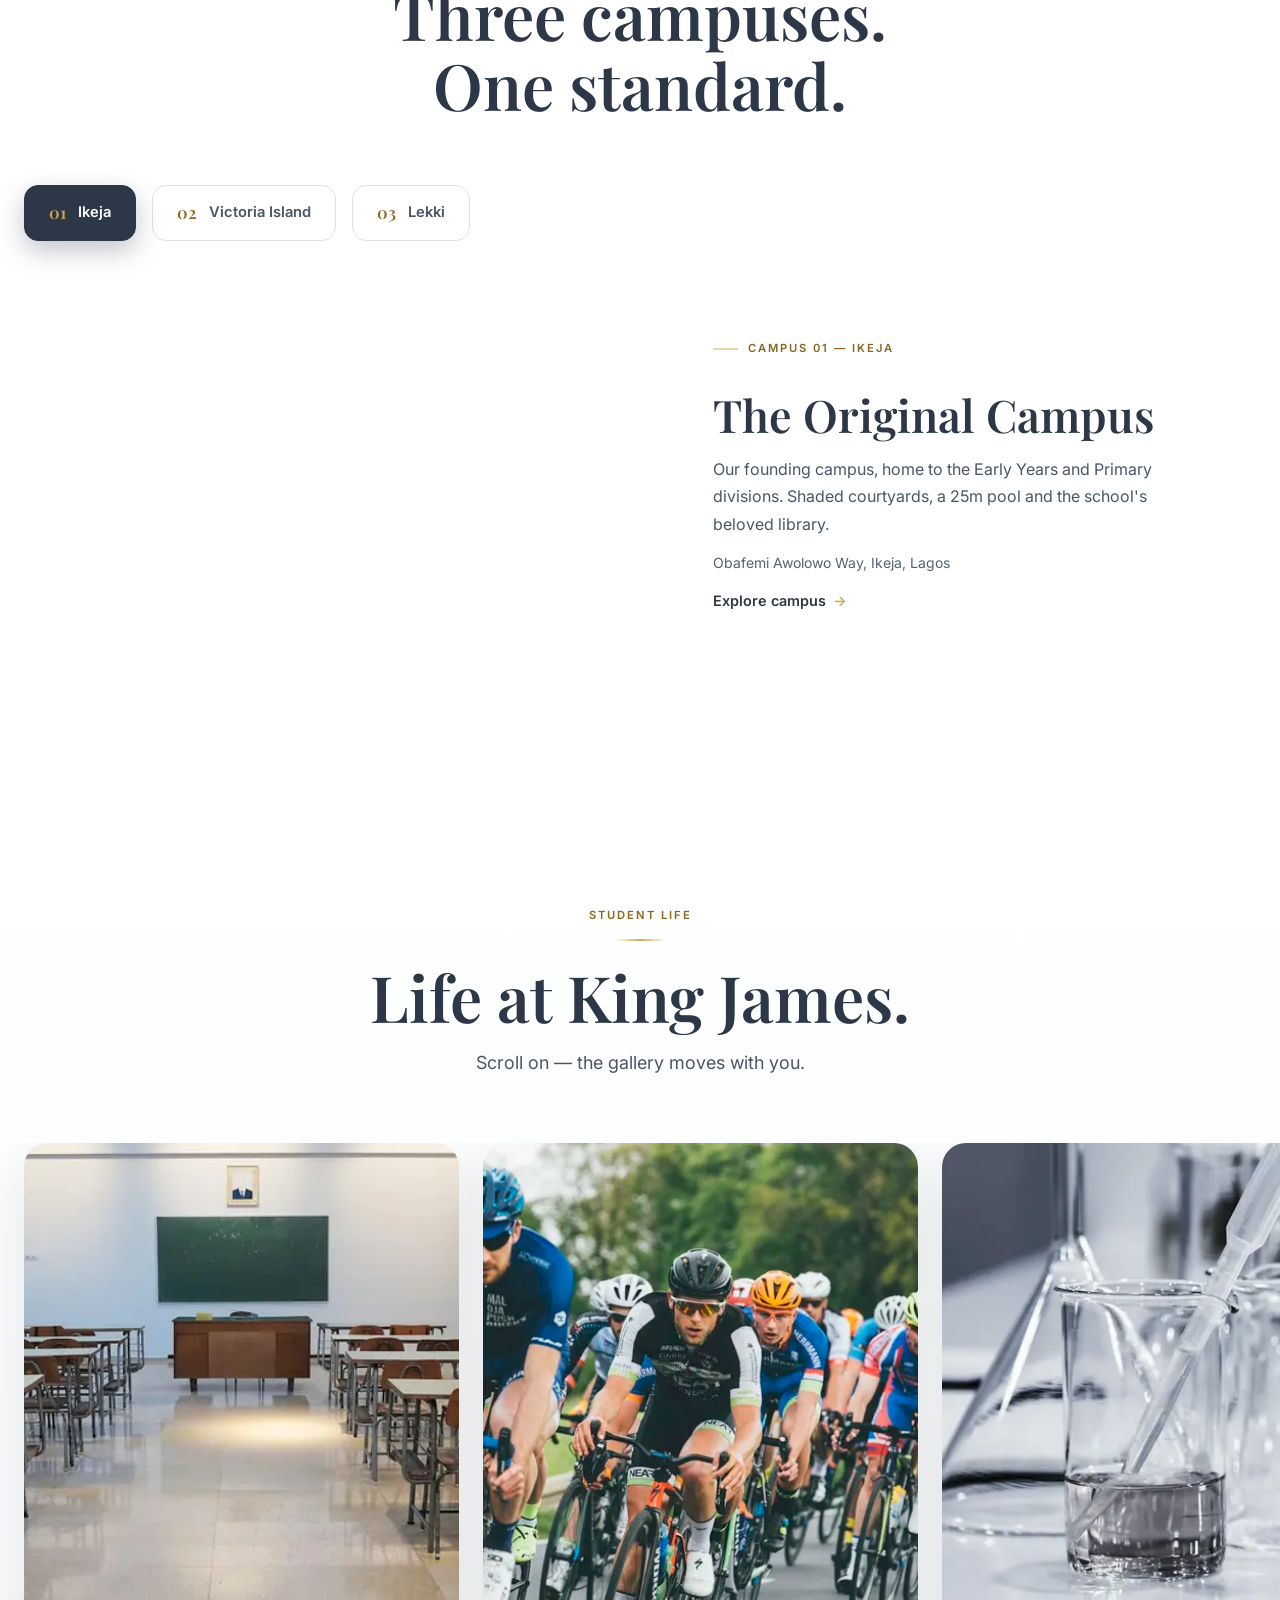
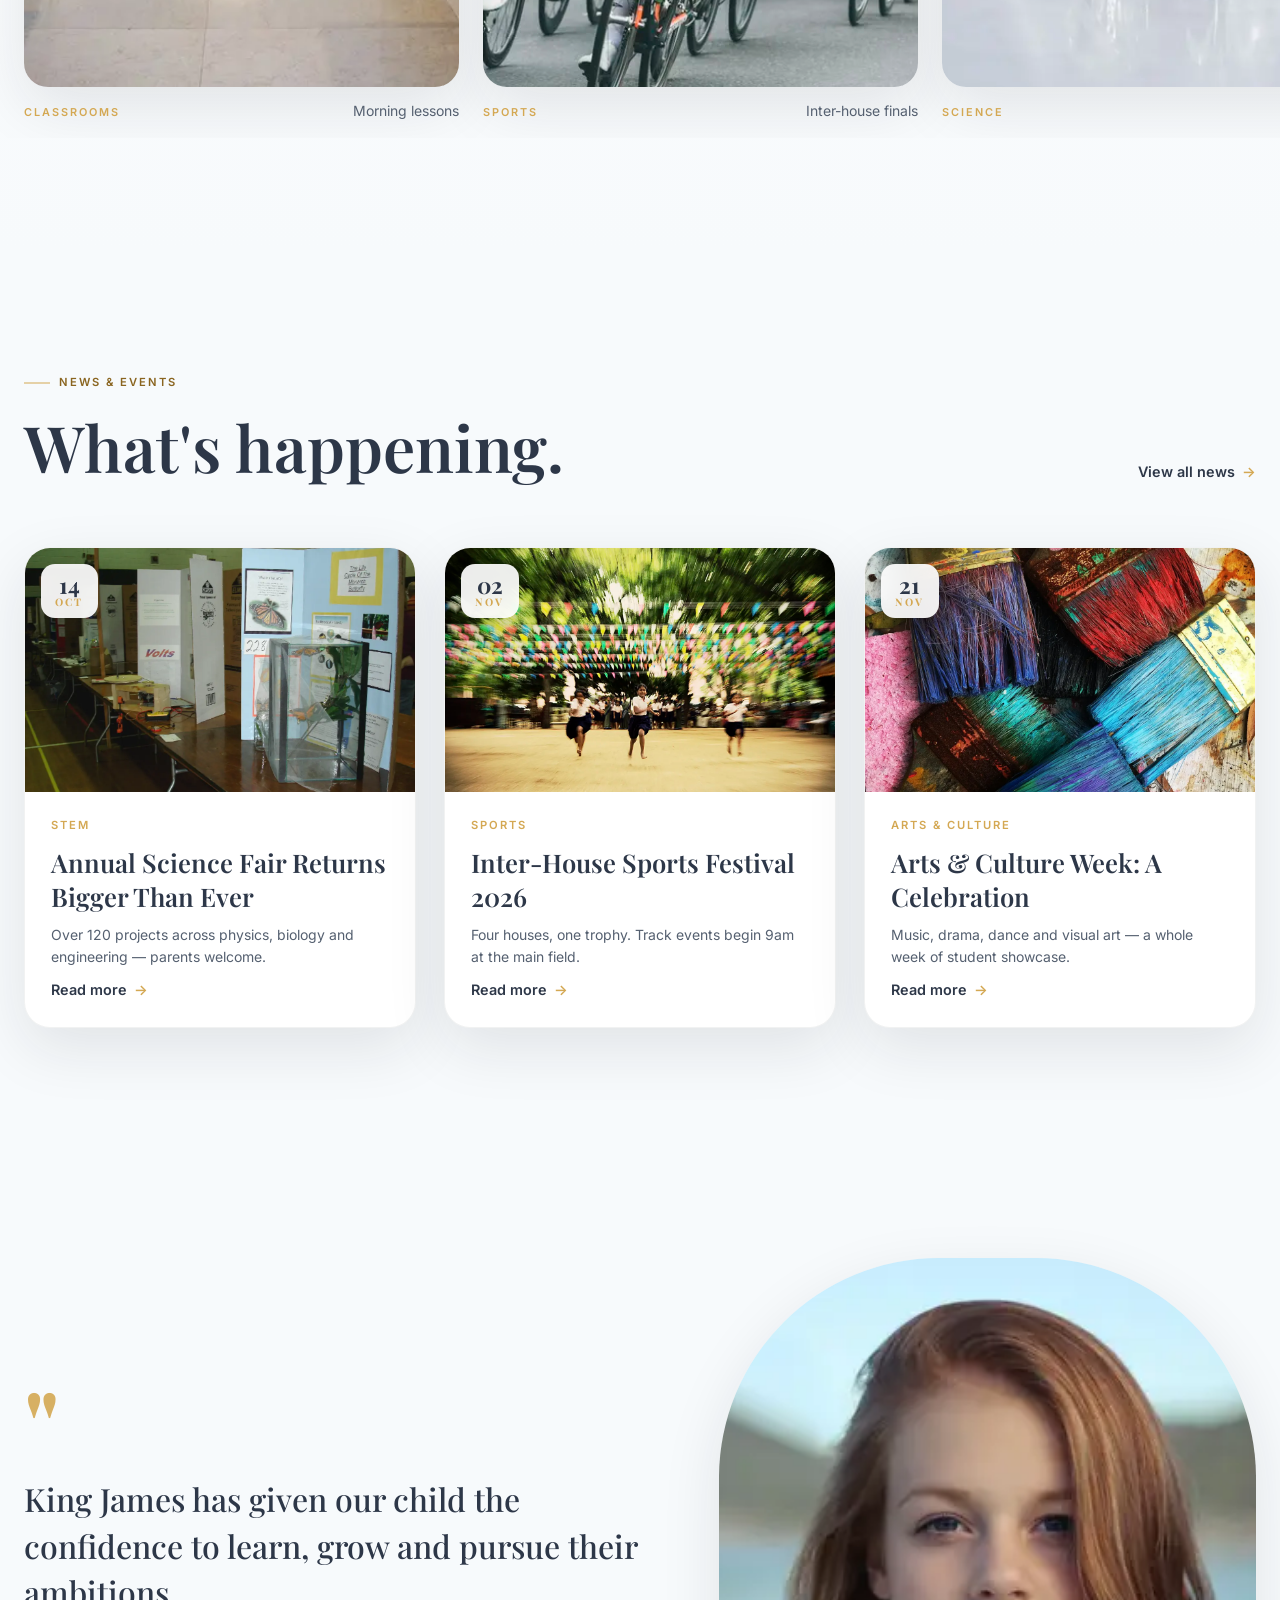
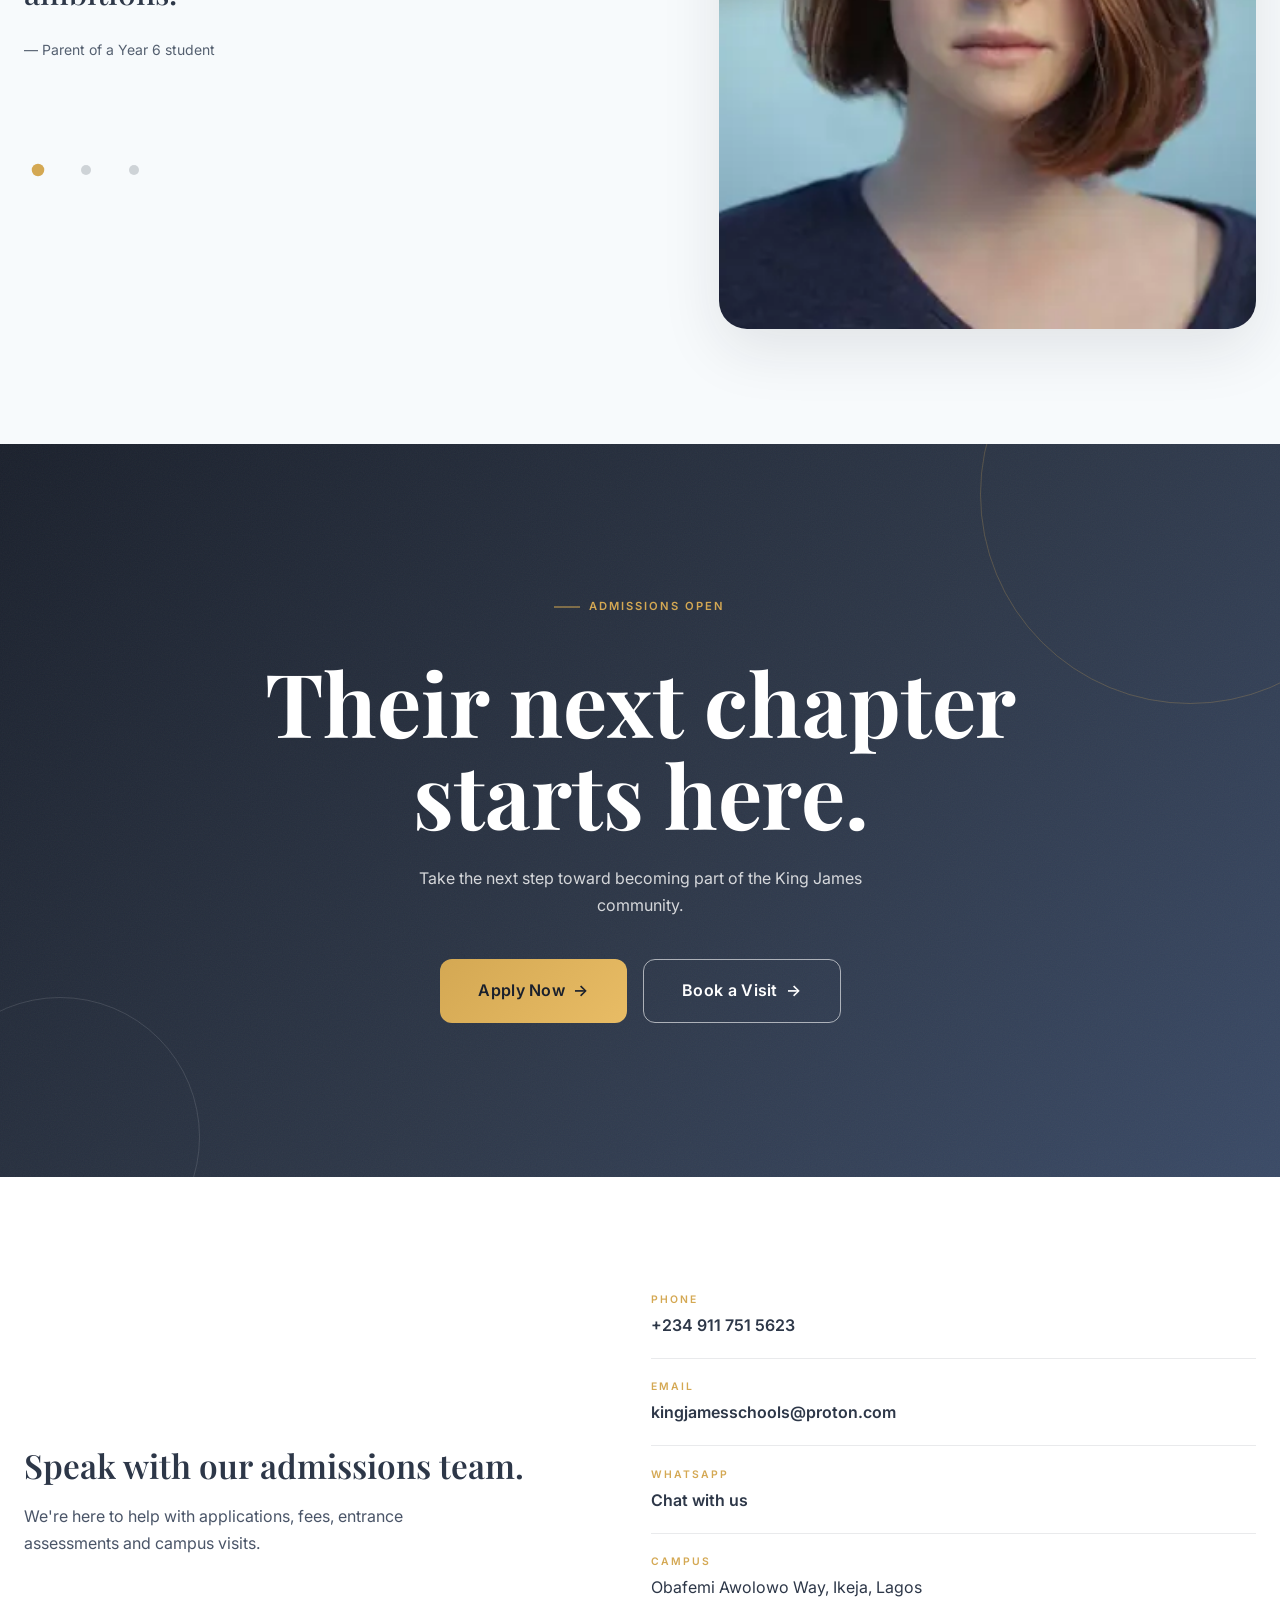
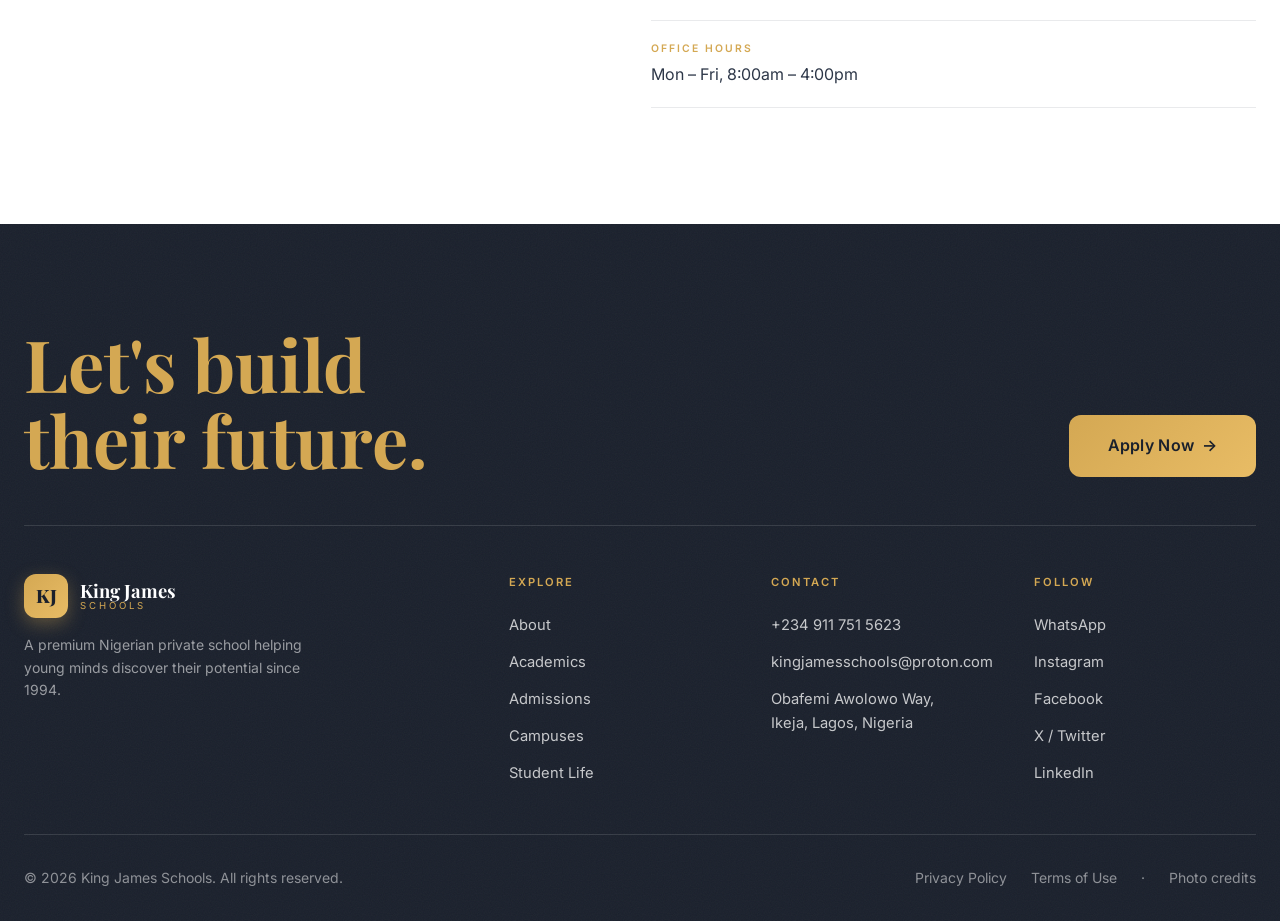
==== commit 22dc07cc: "Add WhatsApp: floating chat button on all pages plus contact strip and footer links Fixed green What" ====
--- a/index.html
+++ b/index.html
@@ -542,6 +542,7 @@
         <ul class="contact-list">
           <li class="reveal"><span class="label-upper">Phone</span><a href="tel:+2349117515623">+234 911 751 5623</a></li>
           <li class="reveal" style="--d:1"><span class="label-upper">Email</span><a href="mailto:kingjamesschools@proton.com">kingjamesschools@proton.com</a></li>
+          <li class="reveal" style="--d:2"><span class="label-upper">WhatsApp</span><a href="https://wa.me/qr/ZM3OCDB7XLUVF1" target="_blank" rel="noopener">Chat with us</a></li>
           <li class="reveal" style="--d:2"><span class="label-upper">Campus</span><span>Obafemi Awolowo Way, Ikeja, Lagos</span></li>
           <li class="reveal" style="--d:3"><span class="label-upper">Office Hours</span><span>Mon – Fri, 8:00am – 4:00pm</span></li>
         </ul>
@@ -587,6 +588,7 @@
 
         <div class="footer-col" aria-label="Footer — social">
           <h3 class="label-upper">Follow</h3>
+          <a href="https://wa.me/qr/ZM3OCDB7XLUVF1" target="_blank" rel="noopener">WhatsApp</a>
           <a href="#" rel="noopener">Instagram</a>
           <a href="#" rel="noopener">Facebook</a>
           <a href="#" rel="noopener">X / Twitter</a>
@@ -604,6 +606,9 @@
     </div>
   </footer>
 
+  <a class="wa-float" href="https://wa.me/qr/ZM3OCDB7XLUVF1" target="_blank" rel="noopener" aria-label="Chat with us on WhatsApp">
+    <svg viewBox="0 0 24 24" aria-hidden="true"><path d=""M17.472 14.382c-.297-.149-1.758-.867-2.03-.967-.273-.099-.471-.148-.67.15-.197.297-.767.966-.94 1.164-.173.199-.347.223-.644.075-.297-.15-1.255-.463-2.39-1.475-.883-.788-1.48-1.761-1.653-2.059-.173-.297-.018-.458.13-.606.134-.133.298-.347.446-.52.149-.174.198-.298.298-.497.099-.198.05-.371-.025-.52-.075-.149-.669-1.612-.916-2.207-.242-.579-.487-.5-.669-.51-.173-.008-.371-.01-.57-.01-.198 0-.52.074-.792.372-.272.297-1.04 1.016-1.04 2.479 0 1.462 1.065 2.875 1.213 3.074.149.198 2.096 3.2 5.077 4.487.709.306 1.262.489 1.694.625.712.227 1.36.195 1.871.118.571-.085 1.758-.719 2.006-1.413.248-.694.248-1.289.173-1.413-.074-.124-.272-.198-.57-.347m-5.421 7.403h-.004a9.87 9.87 0 01-5.031-1.378l-.361-.214-3.741.982.998-3.648-.235-.374a9.86 9.86 0 01-1.51-5.26c.001-5.45 4.436-9.884 9.888-9.884 2.64 0 5.122 1.03 6.988 2.898a9.825 9.825 0 012.893 6.994c-.003 5.45-4.437 9.884-9.885 9.884m8.413-18.297A11.815 11.815 0 0012.05 0C5.495 0 .16 5.335.157 11.892c0 2.096.547 4.142 1.588 5.945L.057 24l6.305-1.654a11.882 11.882 0 005.683 1.448h.005c6.554 0 11.89-5.335 11.893-11.893a11.821 11.821 0 00-3.48-8.413Z"></path></svg>
+  </a>
   <script src="js/script.js" defer></script>
 </body>
 </html>
--- a/css/style.css
+++ b/css/style.css
@@ -1395,3 +1395,36 @@
   .reveal-media { clip-path: none; }
   .hero-arrow { opacity: 1; }
 }
+
+/* =========================================================
+   WHATSAPP FLOAT
+   ========================================================= */
+.wa-float {
+  position: fixed;
+  right: 1.25rem;
+  bottom: 1.25rem;
+  z-index: 900;
+  width: 56px;
+  height: 56px;
+  border-radius: 50%;
+  display: grid;
+  place-items: center;
+  background: #25d366;
+  color: #fff;
+  box-shadow: 0 10px 26px rgba(37, 211, 102, 0.4), 0 2px 8px rgba(26, 32, 44, 0.2);
+  transition: transform 0.3s var(--ease-out), box-shadow 0.3s;
+}
+.wa-float:hover,
+.wa-float:focus-visible {
+  transform: translateY(-3px) scale(1.04);
+  box-shadow: 0 14px 32px rgba(37, 211, 102, 0.5), 0 2px 8px rgba(26, 32, 44, 0.25);
+}
+.wa-float svg {
+  width: 30px;
+  height: 30px;
+  fill: #fff;
+}
+@media (max-width: 640px) {
+  .wa-float { width: 50px; height: 50px; right: 1rem; bottom: 1rem; }
+  .wa-float svg { width: 26px; height: 26px; }
+}
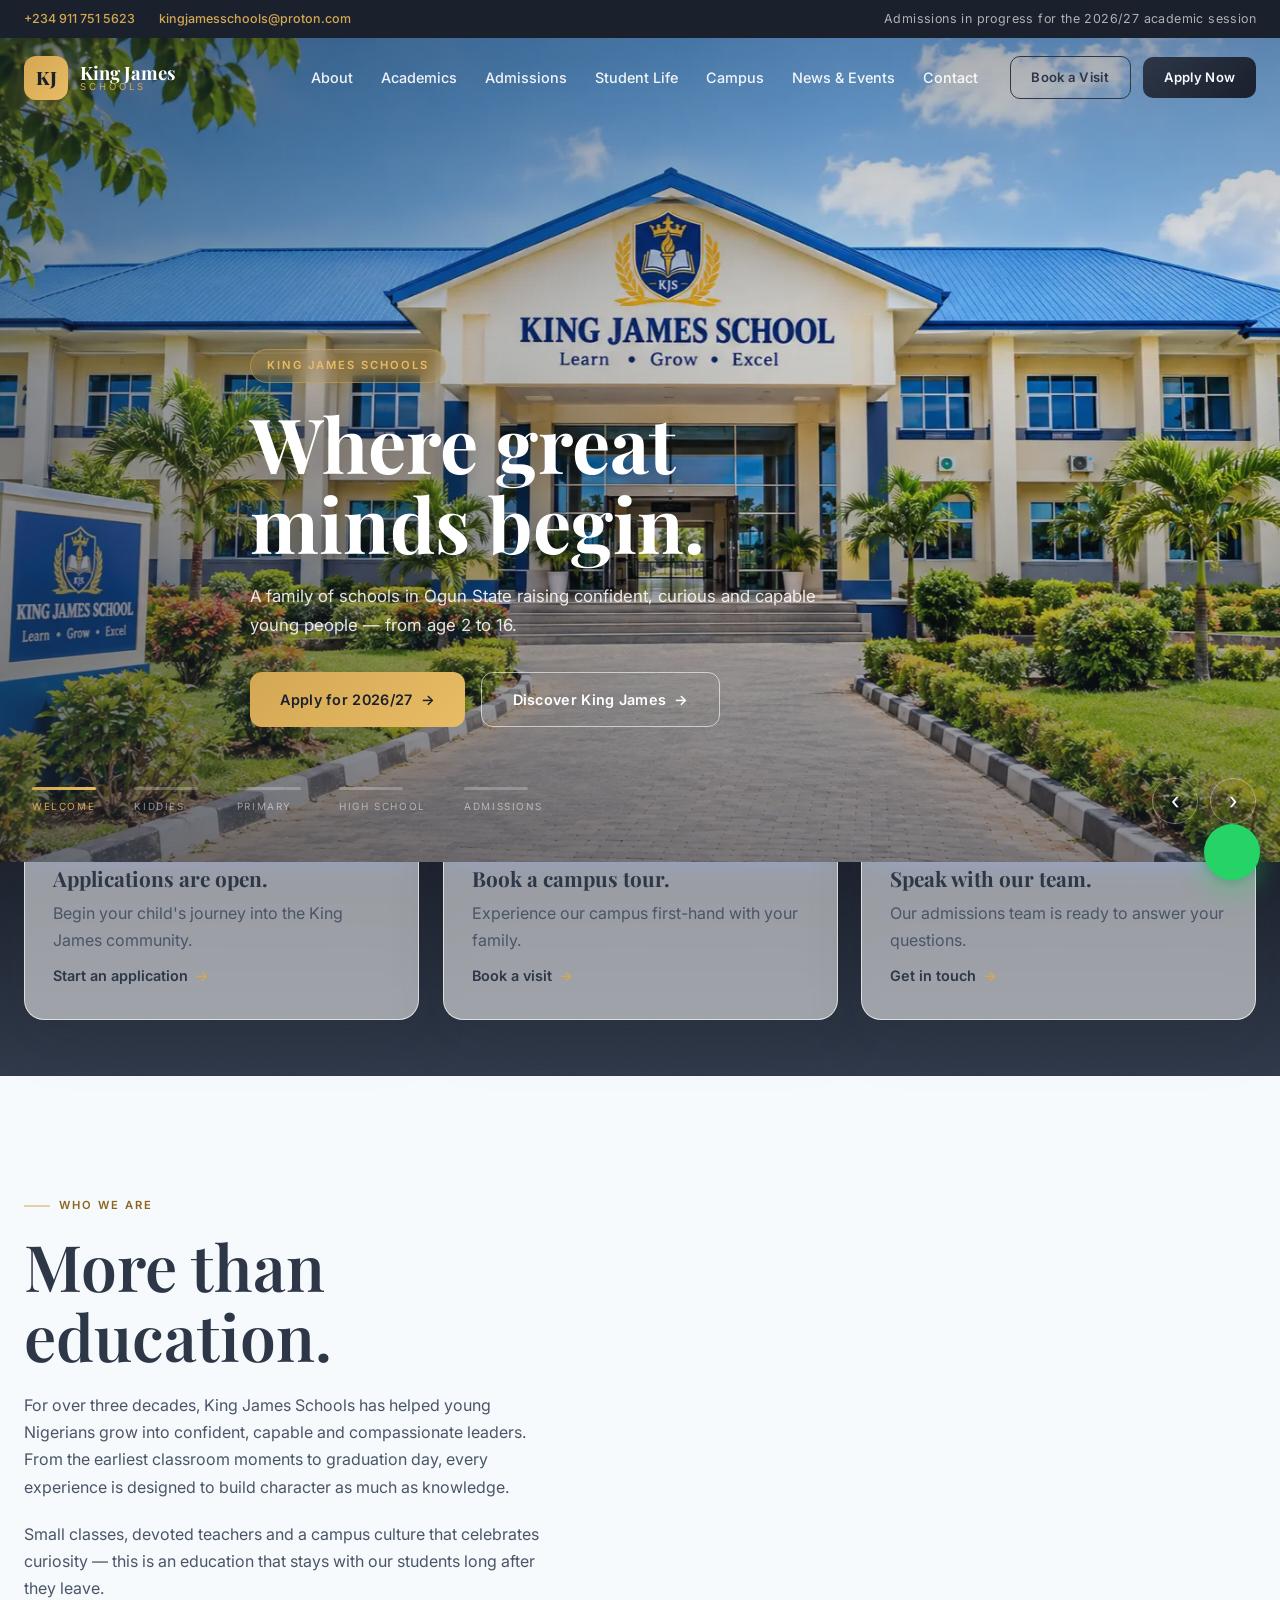
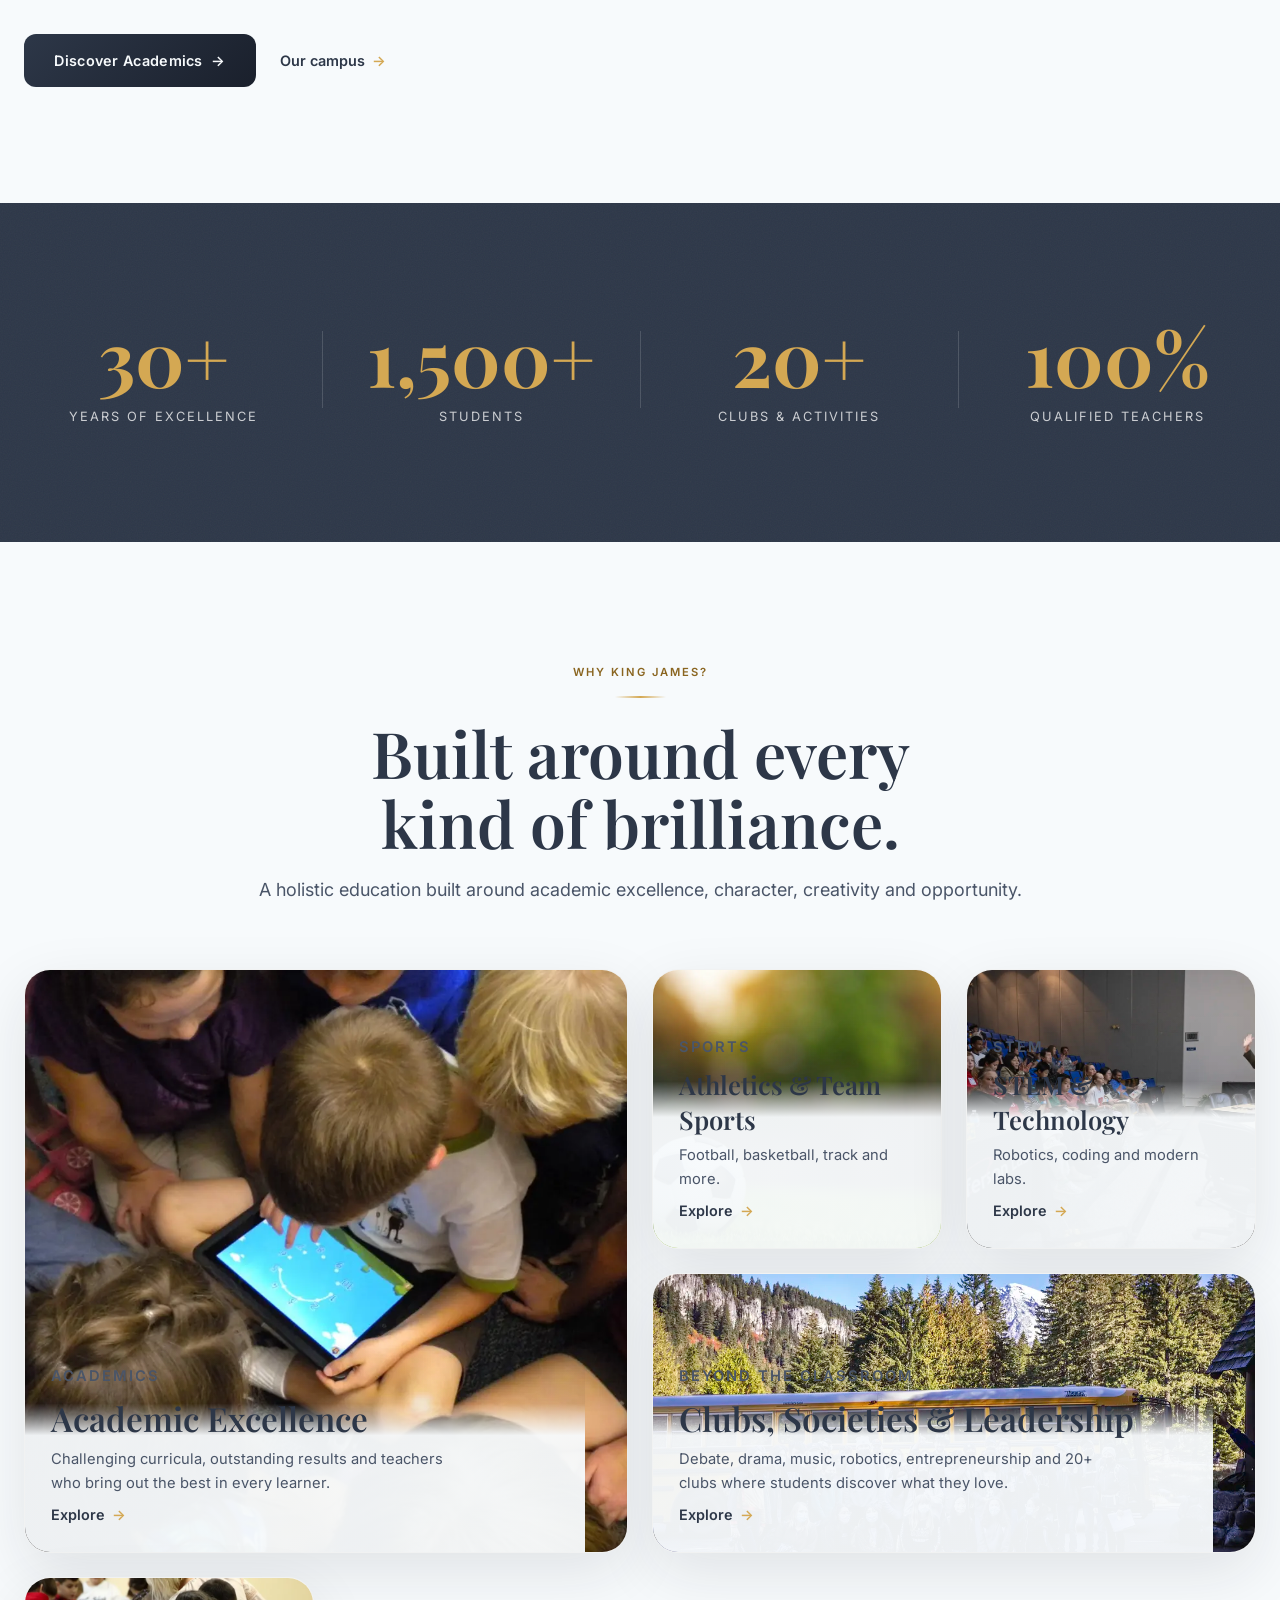
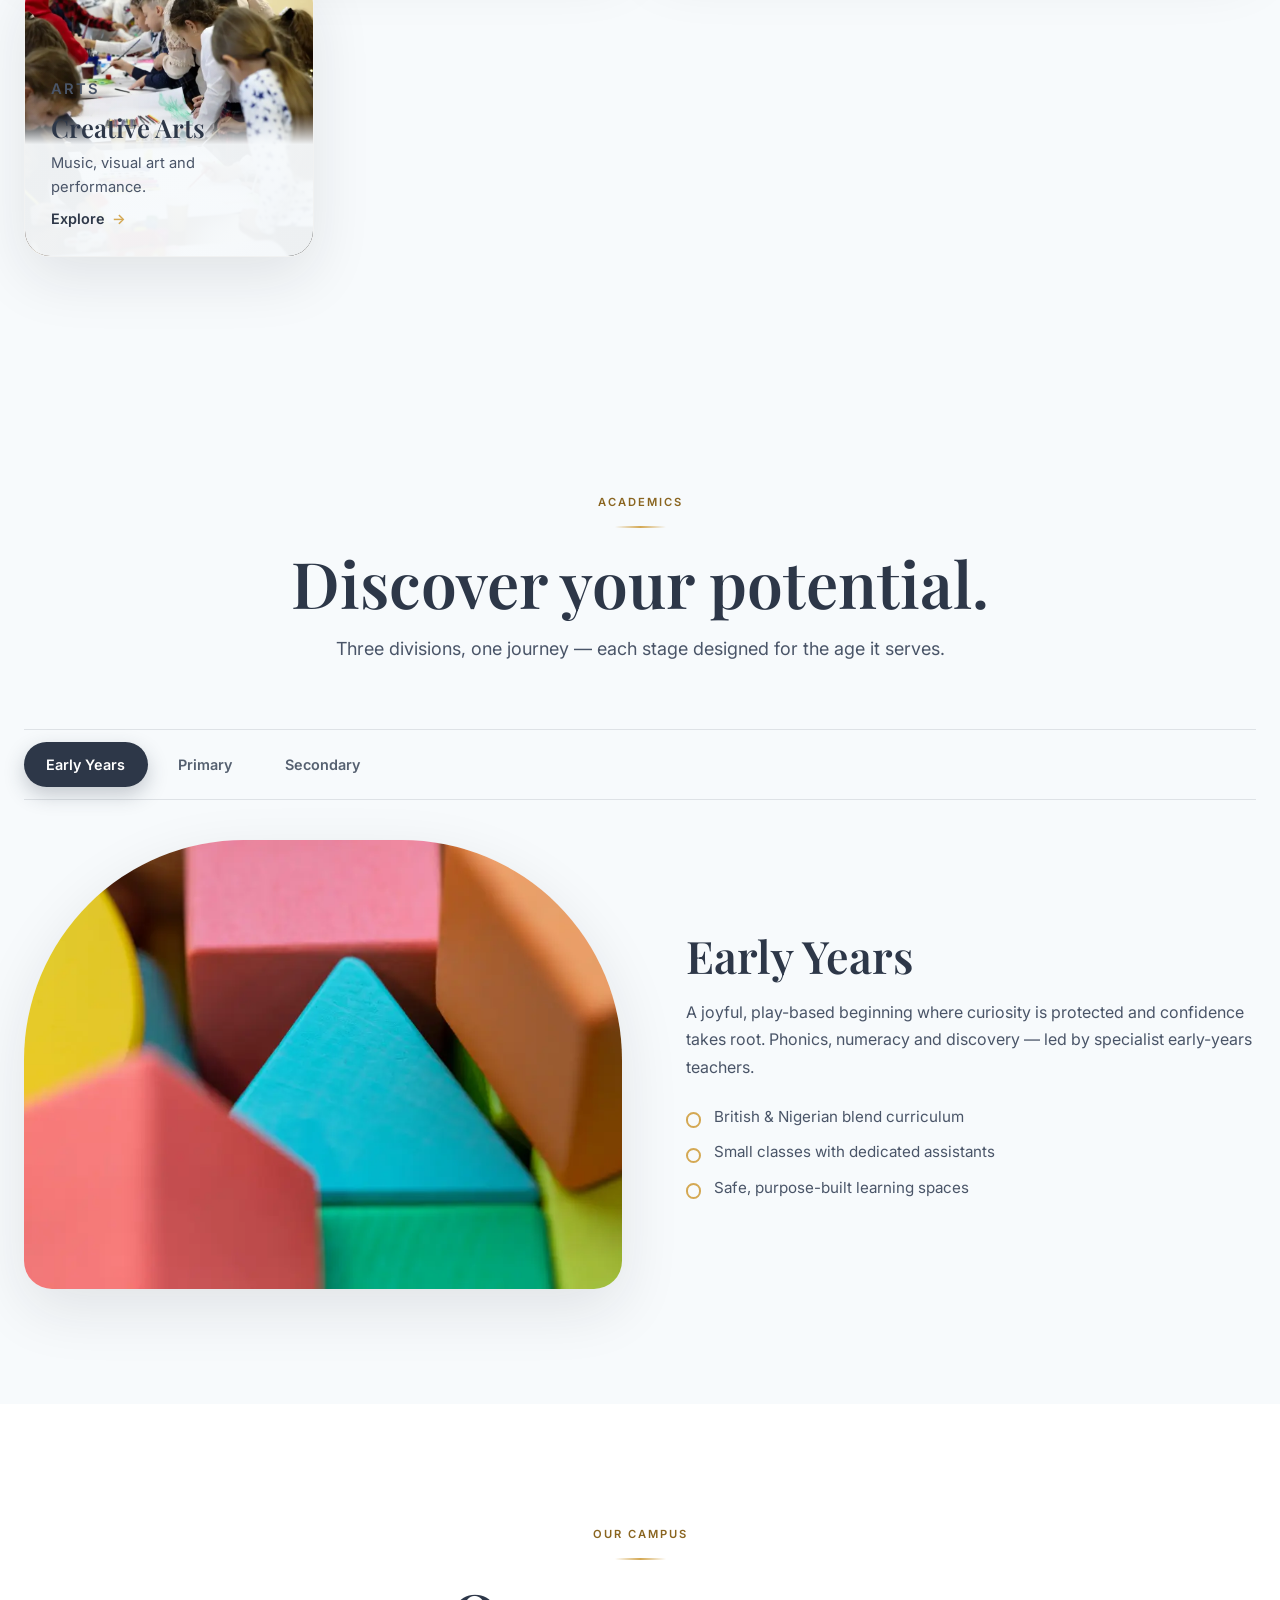
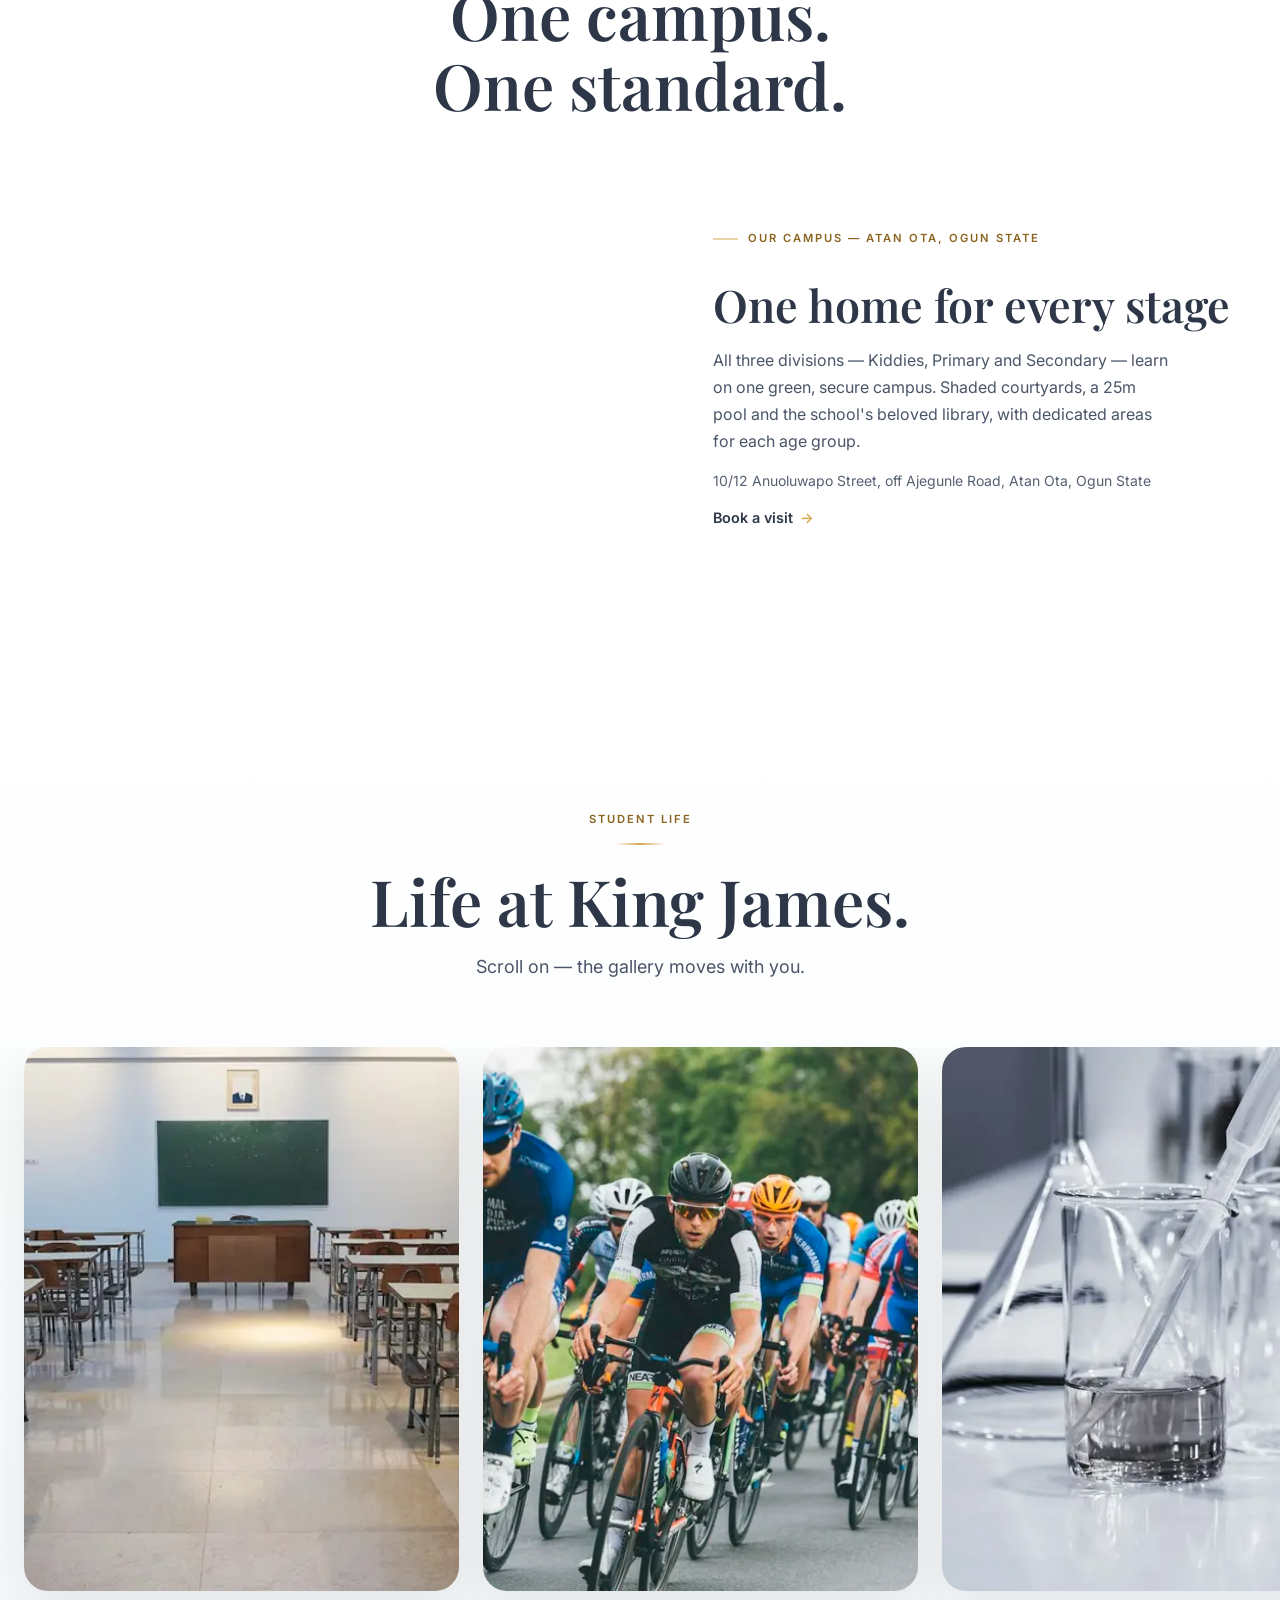
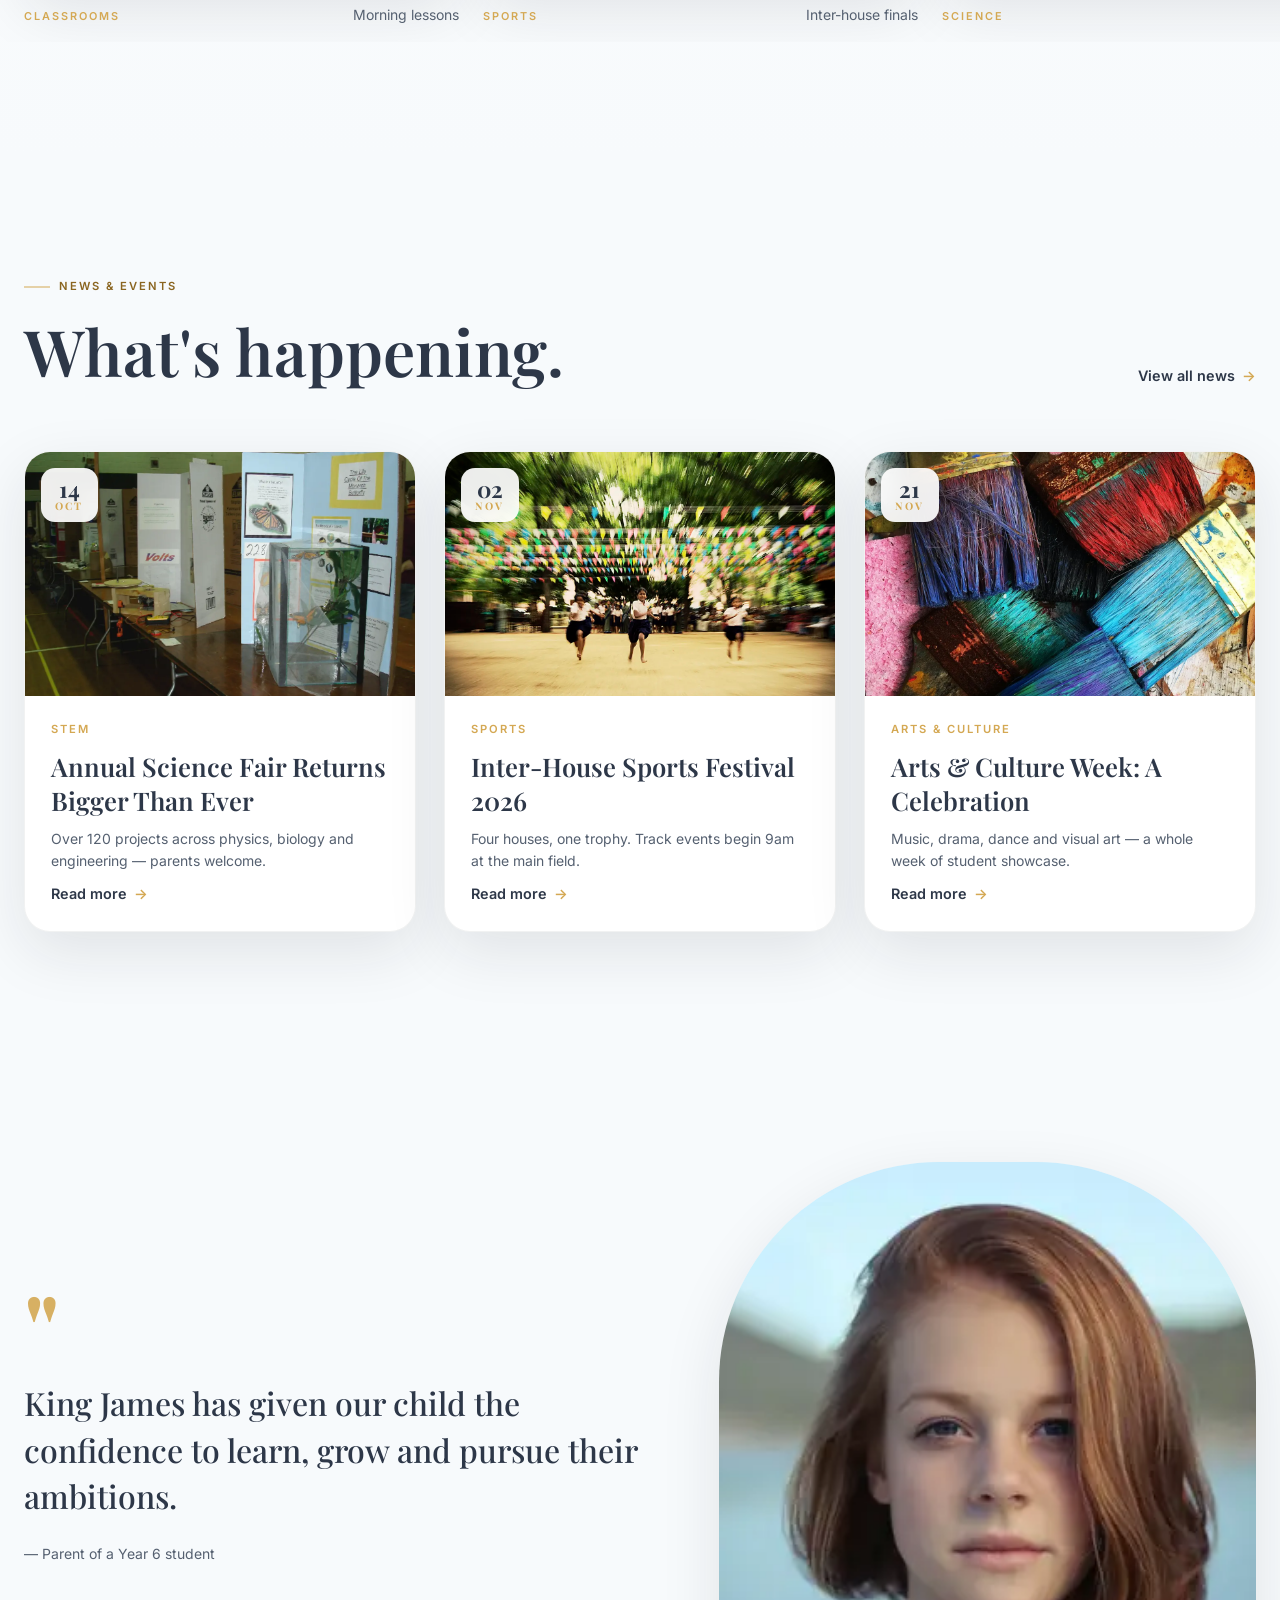
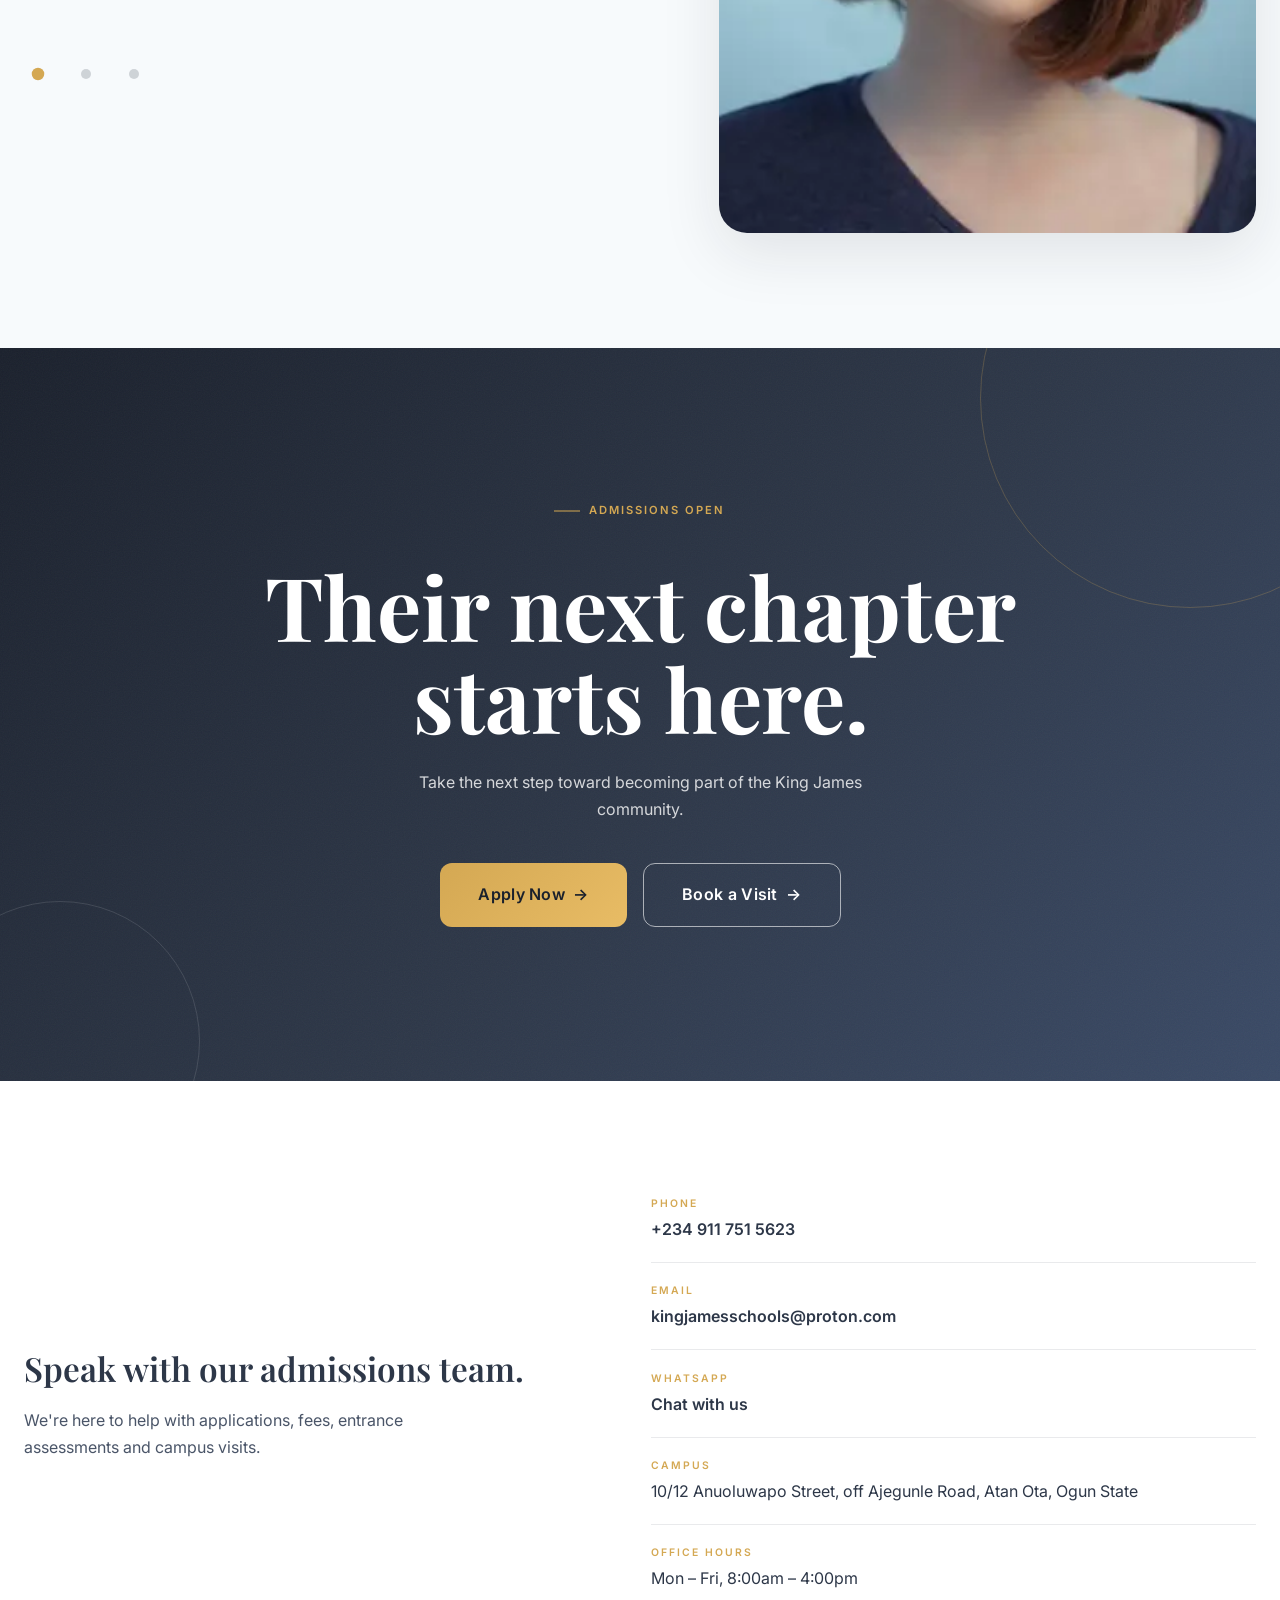
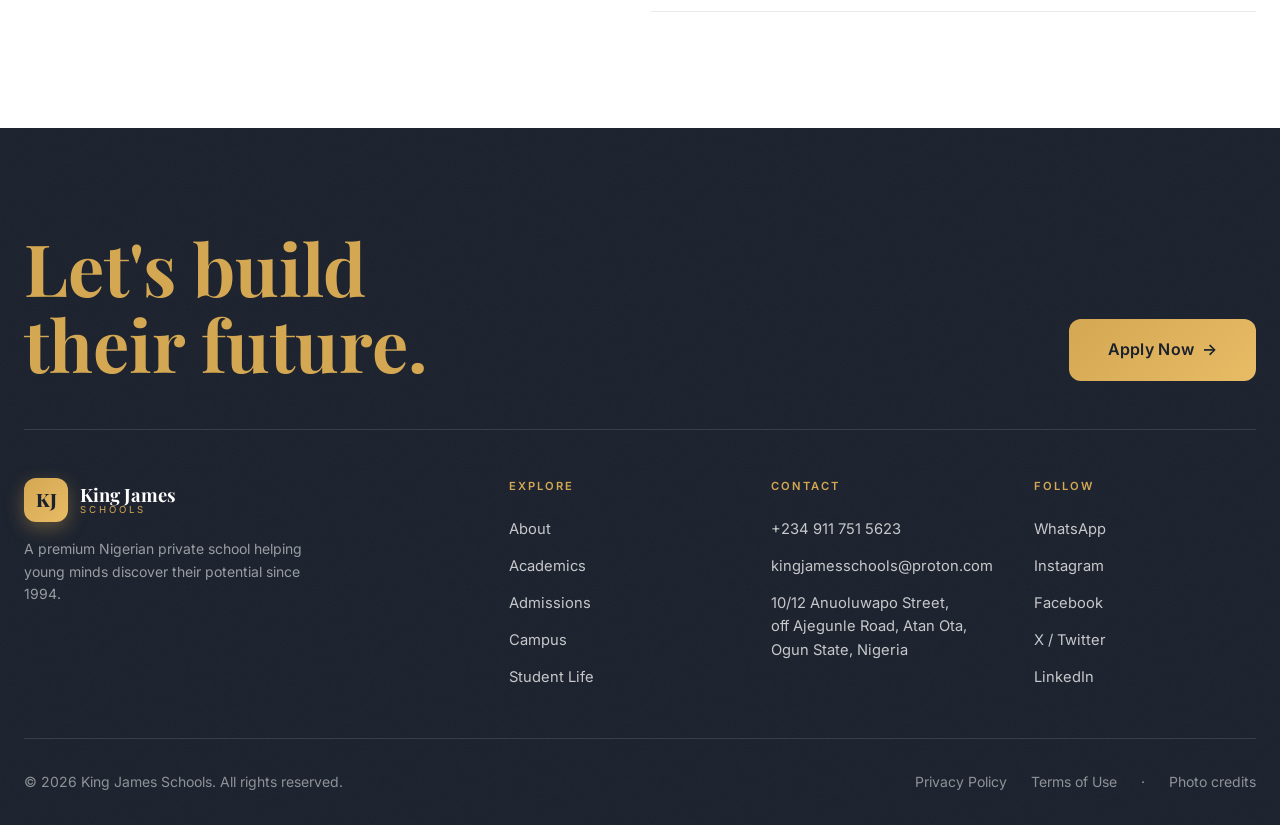
==== commit 9fcc51f5: "Consolidate to the single Atan Ota campus with full address Campus section is now one panel (Kiddies" ====
--- a/index.html
+++ b/index.html
@@ -4,7 +4,7 @@
   <meta charset="UTF-8" />
   <meta name="viewport" content="width=device-width, initial-scale=1.0" />
   <title>King James Schools — Where Great Minds Begin</title>
-  <meta name="description" content="King James Schools — a premium Nigerian private school. Explore our campuses, academics, student life and admissions. Applications are open." />
+  <meta name="description" content="King James Schools — a premium Nigerian private school. Explore our campus, academics, student life and admissions. Applications are open." />
   <link rel="preconnect" href="https://fonts.googleapis.com" />
   <link rel="preconnect" href="https://fonts.gstatic.com" crossorigin />
   <link href="https://fonts.googleapis.com/css2?family=Inter:wght@400;500;600;700&family=Playfair+Display:ital,wght@0,500;0,600;0,700;0,800;1,500&display=swap" rel="stylesheet" />
@@ -14,14 +14,14 @@
     <meta property="og:type" content="website" />
   <meta property="og:site_name" content="King James Schools" />
   <meta property="og:title" content="King James Schools — Where Great Minds Begin" />
-  <meta property="og:description" content="A premium Nigerian private school. Explore our campuses, academics, student life and admissions. Applications are open." />
+  <meta property="og:description" content="A premium Nigerian private school. Explore our campus, academics, student life and admissions. Applications are open." />
   <meta property="og:image" content="https://rhemaolamiju295-sudo.github.io/King-James-school-website/images/og-image.jpg" />
   <meta property="og:image:width" content="1200" />
   <meta property="og:image:height" content="630" />
   <meta property="og:url" content="https://rhemaolamiju295-sudo.github.io/King-James-school-website/index.html" />
   <meta name="twitter:card" content="summary_large_image" />
   <meta name="twitter:title" content="King James Schools — Where Great Minds Begin" />
-  <meta name="twitter:description" content="A premium Nigerian private school. Explore our campuses, academics, student life and admissions. Applications are open." />
+  <meta name="twitter:description" content="A premium Nigerian private school. Explore our campus, academics, student life and admissions. Applications are open." />
   <meta name="twitter:image" content="https://rhemaolamiju295-sudo.github.io/King-James-school-website/images/og-image.jpg" />
 <link rel="stylesheet" href="css/style.css" />
 </head>
@@ -53,7 +53,7 @@
         <a href="#academics">Academics</a>
         <a href="#admissions">Admissions</a>
         <a href="#student-life">Student Life</a>
-        <a href="#campuses">Campuses</a>
+        <a href="#campuses">Campus</a>
         <a href="#news">News &amp; Events</a>
         <a href="#contact">Contact</a>
       </nav>
@@ -81,7 +81,7 @@
           <div class="slide-content container">
             <div class="slide-badge label-upper">King James Schools</div>
             <h1 class="slide-title display-serif">Where great minds begin.</h1>
-            <p class="slide-text">A family of schools in Lagos raising confident, curious and capable young people — from age 2 to 16.</p>
+            <p class="slide-text">A family of schools in Ogun State raising confident, curious and capable young people — from age 2 to 16.</p>
             <div class="slide-ctas">
               <a class="btn btn-gold magnetic" href="apply.html">Apply for 2026/27 <span class="arrow" aria-hidden="true">→</span></a>
               <a class="btn btn-outline-light magnetic" href="#about">Discover King James <span class="arrow" aria-hidden="true">→</span></a>
@@ -100,7 +100,7 @@
             <div class="slide-ctas">
               <a class="btn btn-outline-light magnetic" href="#academics">Learn more <span class="arrow" aria-hidden="true">→</span></a>
             </div>
-            <p class="slide-tag caption">Ikeja Campus, Lagos State</p>
+            <p class="slide-tag caption">Atan Ota, Ogun State</p>
           </div>
         </article>
 
@@ -115,7 +115,7 @@
             <div class="slide-ctas">
               <a class="btn btn-outline-light magnetic" href="#academics">Learn more <span class="arrow" aria-hidden="true">→</span></a>
             </div>
-            <p class="slide-tag caption">Ikeja &amp; Lekki Campuses, Lagos State</p>
+            <p class="slide-tag caption">Atan Ota, Ogun State</p>
           </div>
         </article>
 
@@ -130,7 +130,7 @@
             <div class="slide-ctas">
               <a class="btn btn-outline-light magnetic" href="#academics">Learn more <span class="arrow" aria-hidden="true">→</span></a>
             </div>
-            <p class="slide-tag caption">Victoria Island Campus, Lagos State</p>
+            <p class="slide-tag caption">Atan Ota, Ogun State</p>
           </div>
         </article>
 
@@ -179,7 +179,7 @@
         <article class="qa-card glass reveal" style="--d:1">
           <p class="qa-kicker label-upper">Visit</p>
           <h2 class="qa-title display-serif">Book a campus tour.</h2>
-          <p class="body-text">Experience our campuses first-hand with your family.</p>
+          <p class="body-text">Experience our campus first-hand with your family.</p>
           <a class="text-link" href="#visit">Book a visit <span class="arrow" aria-hidden="true">→</span></a>
         </article>
         <article class="qa-card glass reveal" style="--d:2">
@@ -201,7 +201,7 @@
           <p class="body-text reveal" style="--d:3">Small classes, devoted teachers and a campus culture that celebrates curiosity — this is an education that stays with our students long after they leave.</p>
           <div class="about-links reveal" style="--d:4">
             <a class="btn btn-primary magnetic" href="#academics">Discover Academics <span class="arrow" aria-hidden="true">→</span></a>
-            <a class="text-link" href="#campuses">Our campuses <span class="arrow" aria-hidden="true">→</span></a>
+            <a class="text-link" href="#campuses">Our campus <span class="arrow" aria-hidden="true">→</span></a>
           </div>
         </div>
         <div class="about-media reveal-media" style="--d:2">
@@ -363,49 +363,23 @@
       </div>
     </section>
 
-    <!-- ============ OUR CAMPUSES ============ -->
+    <!-- ============ OUR CAMPUS ============ -->
     <section class="campuses section" id="campuses">
       <div class="container">
         <div class="section-head is-centered">
-          <p class="kicker label-upper reveal">Our campuses</p>
-          <h2 class="headline-2 display-serif reveal" style="--d:1">Three campuses.<br>One standard.</h2>
-        </div>
-
-        <div class="campus-selector" role="tablist" aria-label="Campus selector">
-          <button class="campus-tab is-active" role="tab" aria-selected="true" data-campus="0"><span class="campus-num">01</span> Ikeja</button>
-          <button class="campus-tab" role="tab" aria-selected="false" data-campus="1"><span class="campus-num">02</span> Victoria Island</button>
-          <button class="campus-tab" role="tab" aria-selected="false" data-campus="2"><span class="campus-num">03</span> Lekki</button>
+          <p class="kicker label-upper reveal">Our campus</p>
+          <h2 class="headline-2 display-serif reveal" style="--d:1">One campus.<br>One standard.</h2>
         </div>
 
         <div class="campus-panels">
           <div class="campus-panel is-active" data-panel="0">
-            <figure class="campus-media media-frame reveal-media"><img src="images/facilities/campus-ikeja.webp" alt="Ikeja campus main building" loading="lazy" /></figure>
+            <figure class="campus-media media-frame reveal-media"><img src="images/facilities/campus-atan-ota.webp" alt="King James Schools campus main building" loading="lazy" /></figure>
             <div class="campus-copy">
-              <p class="label-upper kicker">Campus 01 — Ikeja</p>
-              <h3 class="headline-3 display-serif">The Original Campus</h3>
-              <p class="body-text">Our founding campus, home to the Early Years and Primary divisions. Shaded courtyards, a 25m pool and the school's beloved library.</p>
-              <p class="caption">Obafemi Awolowo Way, Ikeja, Lagos</p>
-              <a class="text-link" href="#visit">Explore campus <span class="arrow" aria-hidden="true">→</span></a>
-            </div>
-          </div>
-          <div class="campus-panel" data-panel="1" hidden>
-            <figure class="campus-media media-frame reveal-media"><img src="images/facilities/campus-victoria.webp" alt="Victoria Island campus entrance" loading="lazy" /></figure>
-            <div class="campus-copy">
-              <p class="label-upper kicker">Campus 02 — Victoria Island</p>
-              <h3 class="headline-3 display-serif">The Secondary School</h3>
-              <p class="body-text">Science and innovation wings, sports halls and a 500-seat auditorium — home of our Secondary division.</p>
-              <p class="caption">Adeola Odeku Street, Victoria Island, Lagos</p>
-              <a class="text-link" href="#visit">Explore campus <span class="arrow" aria-hidden="true">→</span></a>
-            </div>
-          </div>
-          <div class="campus-panel" data-panel="2" hidden>
-            <figure class="campus-media media-frame reveal-media"><img src="images/facilities/campus-lekki.webp" alt="Lekki campus courtyard" loading="lazy" /></figure>
-            <div class="campus-copy">
-              <p class="label-upper kicker">Campus 03 — Lekki</p>
-              <h3 class="headline-3 display-serif">The Kiddies &amp; Primary Campus</h3>
-              <p class="body-text">A calm, spacious campus built for our youngest learners — bright classrooms, shaded play areas and specialist early-years and primary teachers.</p>
-              <p class="caption">Lekki-Epe Expressway, Lekki, Lagos</p>
-              <a class="text-link" href="#visit">Explore campus <span class="arrow" aria-hidden="true">→</span></a>
+              <p class="label-upper kicker">Our Campus — Atan Ota, Ogun State</p>
+              <h3 class="headline-3 display-serif">One home for every stage</h3>
+              <p class="body-text">All three divisions — Kiddies, Primary and Secondary — learn on one green, secure campus. Shaded courtyards, a 25m pool and the school's beloved library, with dedicated areas for each age group.</p>
+              <p class="caption">10/12 Anuoluwapo Street, off Ajegunle Road, Atan Ota, Ogun State</p>
+              <a class="text-link" href="#visit">Book a visit <span class="arrow" aria-hidden="true">→</span></a>
             </div>
           </div>
         </div>
@@ -543,7 +517,7 @@
           <li class="reveal"><span class="label-upper">Phone</span><a href="tel:+2349117515623">+234 911 751 5623</a></li>
           <li class="reveal" style="--d:1"><span class="label-upper">Email</span><a href="mailto:kingjamesschools@proton.com">kingjamesschools@proton.com</a></li>
           <li class="reveal" style="--d:2"><span class="label-upper">WhatsApp</span><a href="https://wa.me/qr/ZM3OCDB7XLUVF1" target="_blank" rel="noopener">Chat with us</a></li>
-          <li class="reveal" style="--d:2"><span class="label-upper">Campus</span><span>Obafemi Awolowo Way, Ikeja, Lagos</span></li>
+          <li class="reveal" style="--d:2"><span class="label-upper">Campus</span><span>10/12 Anuoluwapo Street, off Ajegunle Road, Atan Ota, Ogun State</span></li>
           <li class="reveal" style="--d:3"><span class="label-upper">Office Hours</span><span>Mon – Fri, 8:00am – 4:00pm</span></li>
         </ul>
       </div>
@@ -575,7 +549,7 @@
           <a href="#about">About</a>
           <a href="#academics">Academics</a>
           <a href="#admissions">Admissions</a>
-          <a href="#campuses">Campuses</a>
+          <a href="#campuses">Campus</a>
           <a href="#student-life">Student Life</a>
         </nav>
 
@@ -583,7 +557,7 @@
           <h3 class="label-upper">Contact</h3>
           <a href="tel:+2349117515623">+234 911 751 5623</a>
           <a href="mailto:kingjamesschools@proton.com">kingjamesschools@proton.com</a>
-          <span>Obafemi Awolowo Way,<br>Ikeja, Lagos, Nigeria</span>
+          <span>10/12 Anuoluwapo Street,<br>off Ajegunle Road, Atan Ota,<br>Ogun State, Nigeria</span>
         </div>
 
         <div class="footer-col" aria-label="Footer — social">
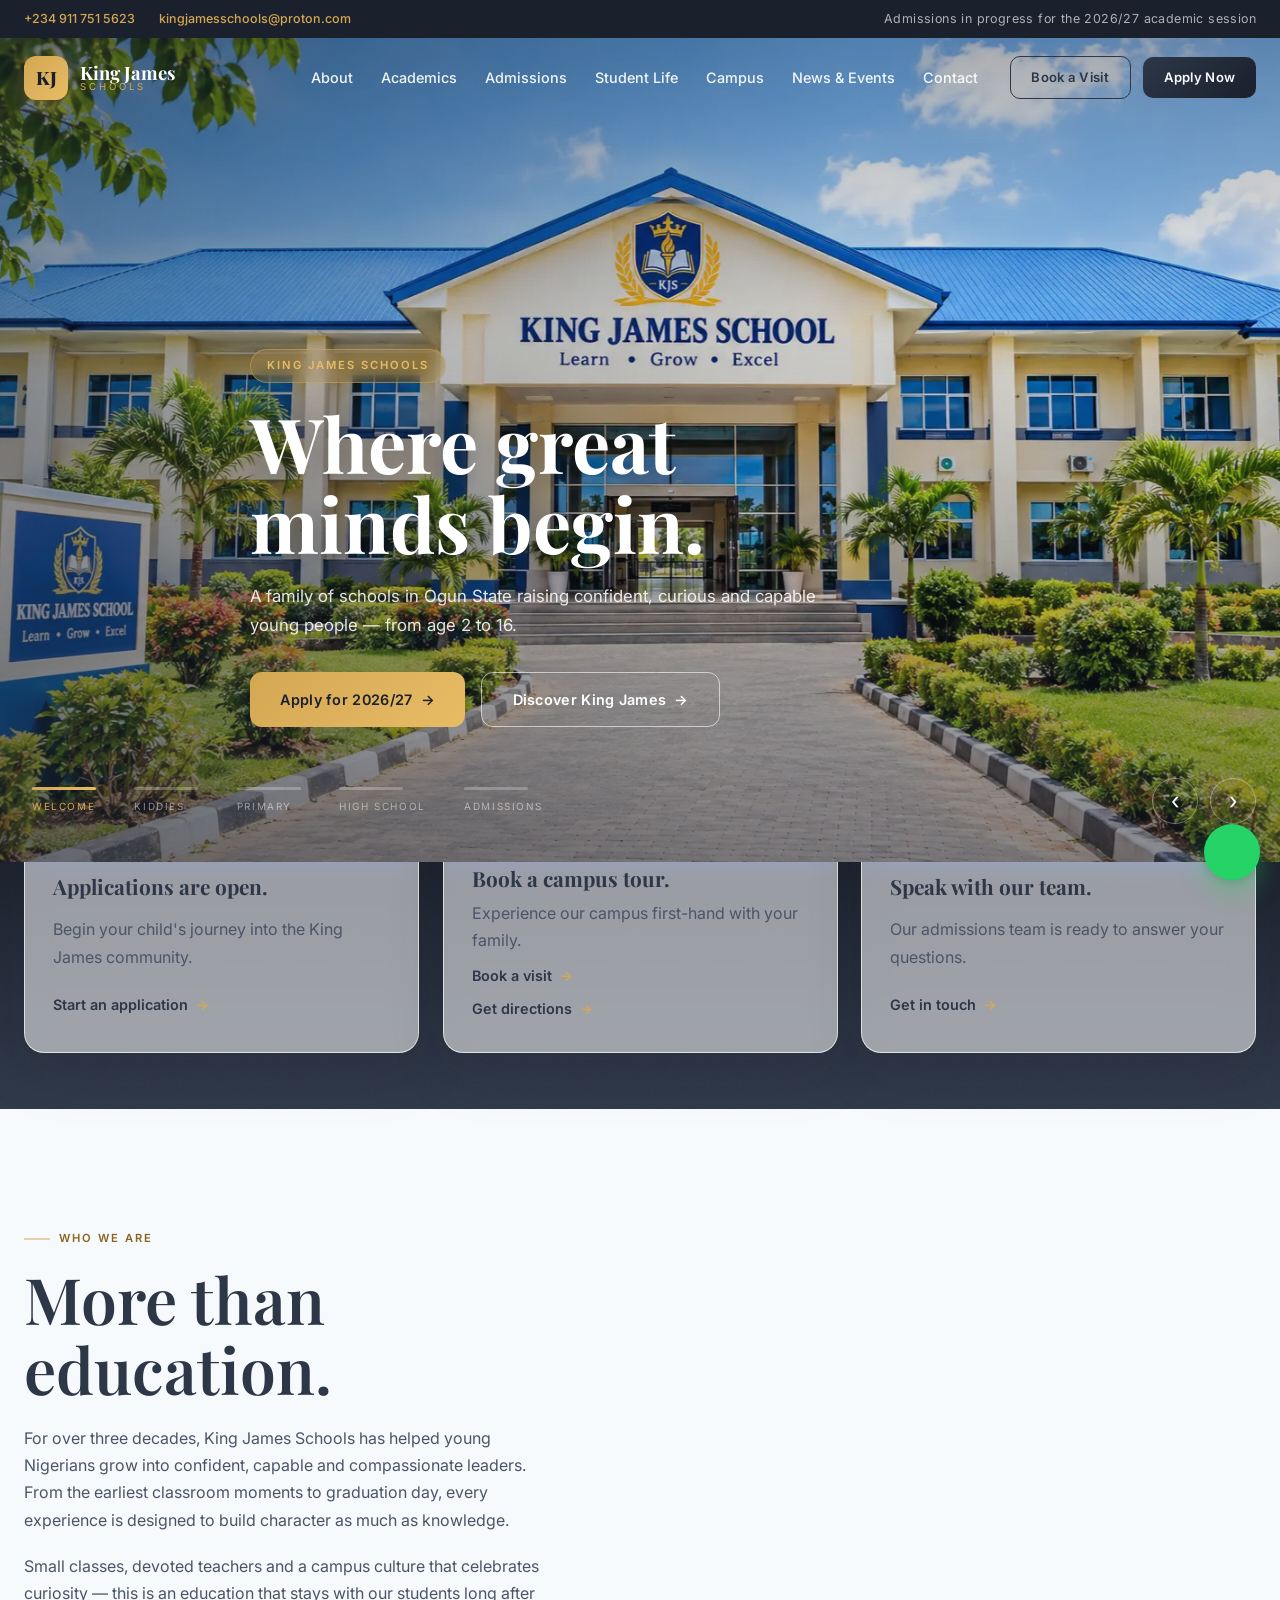
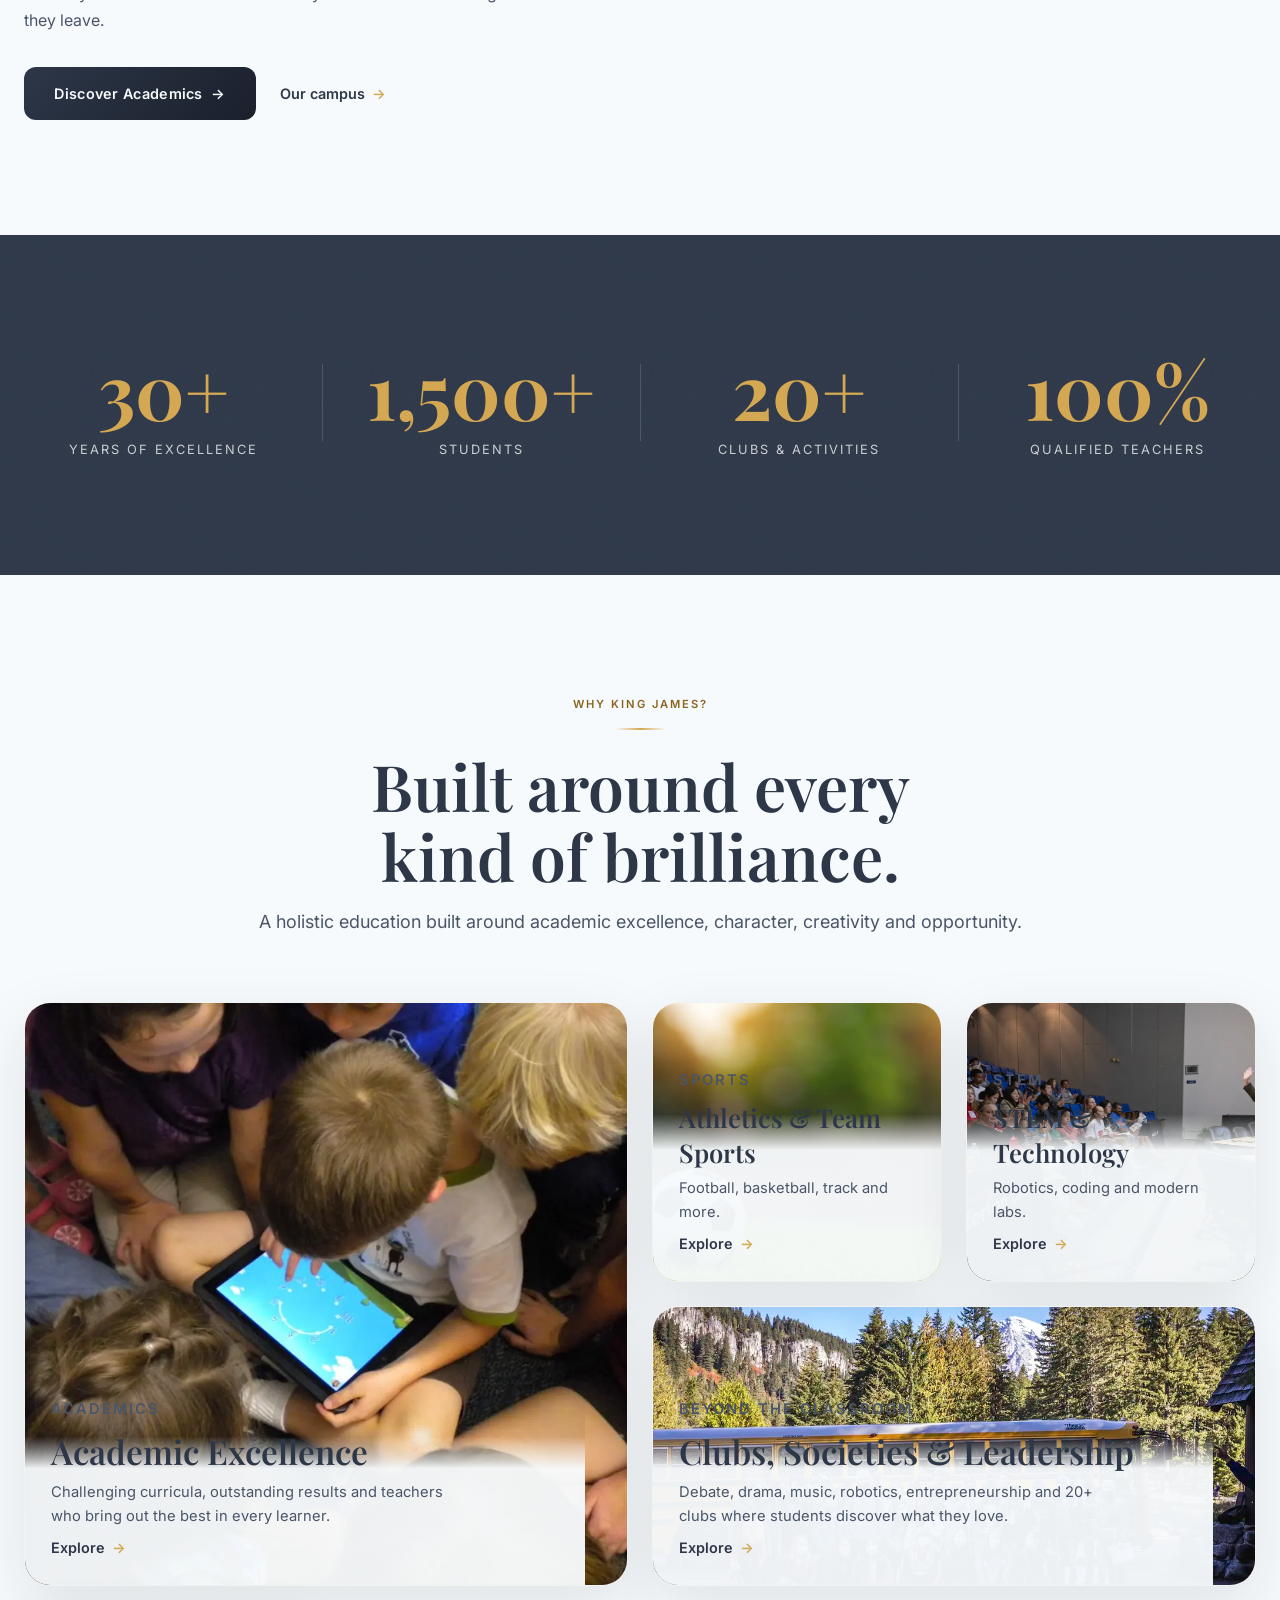
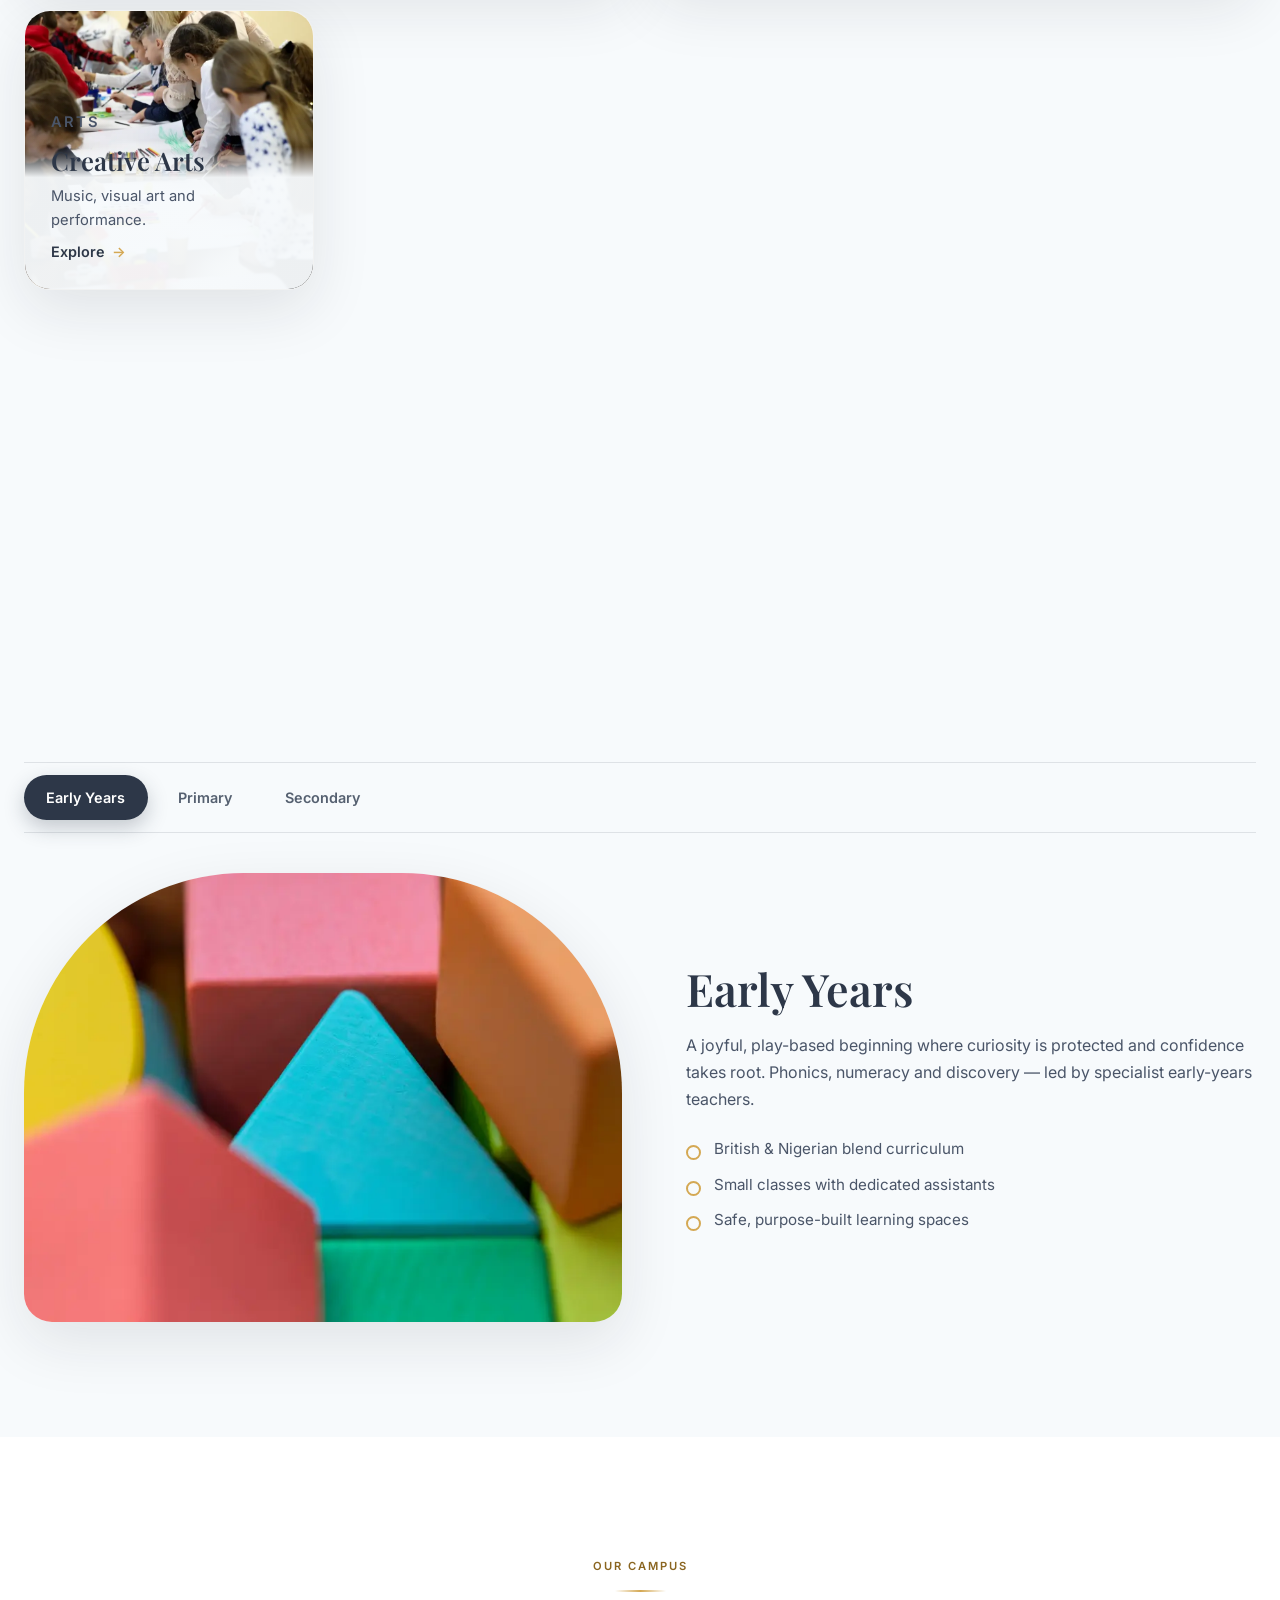
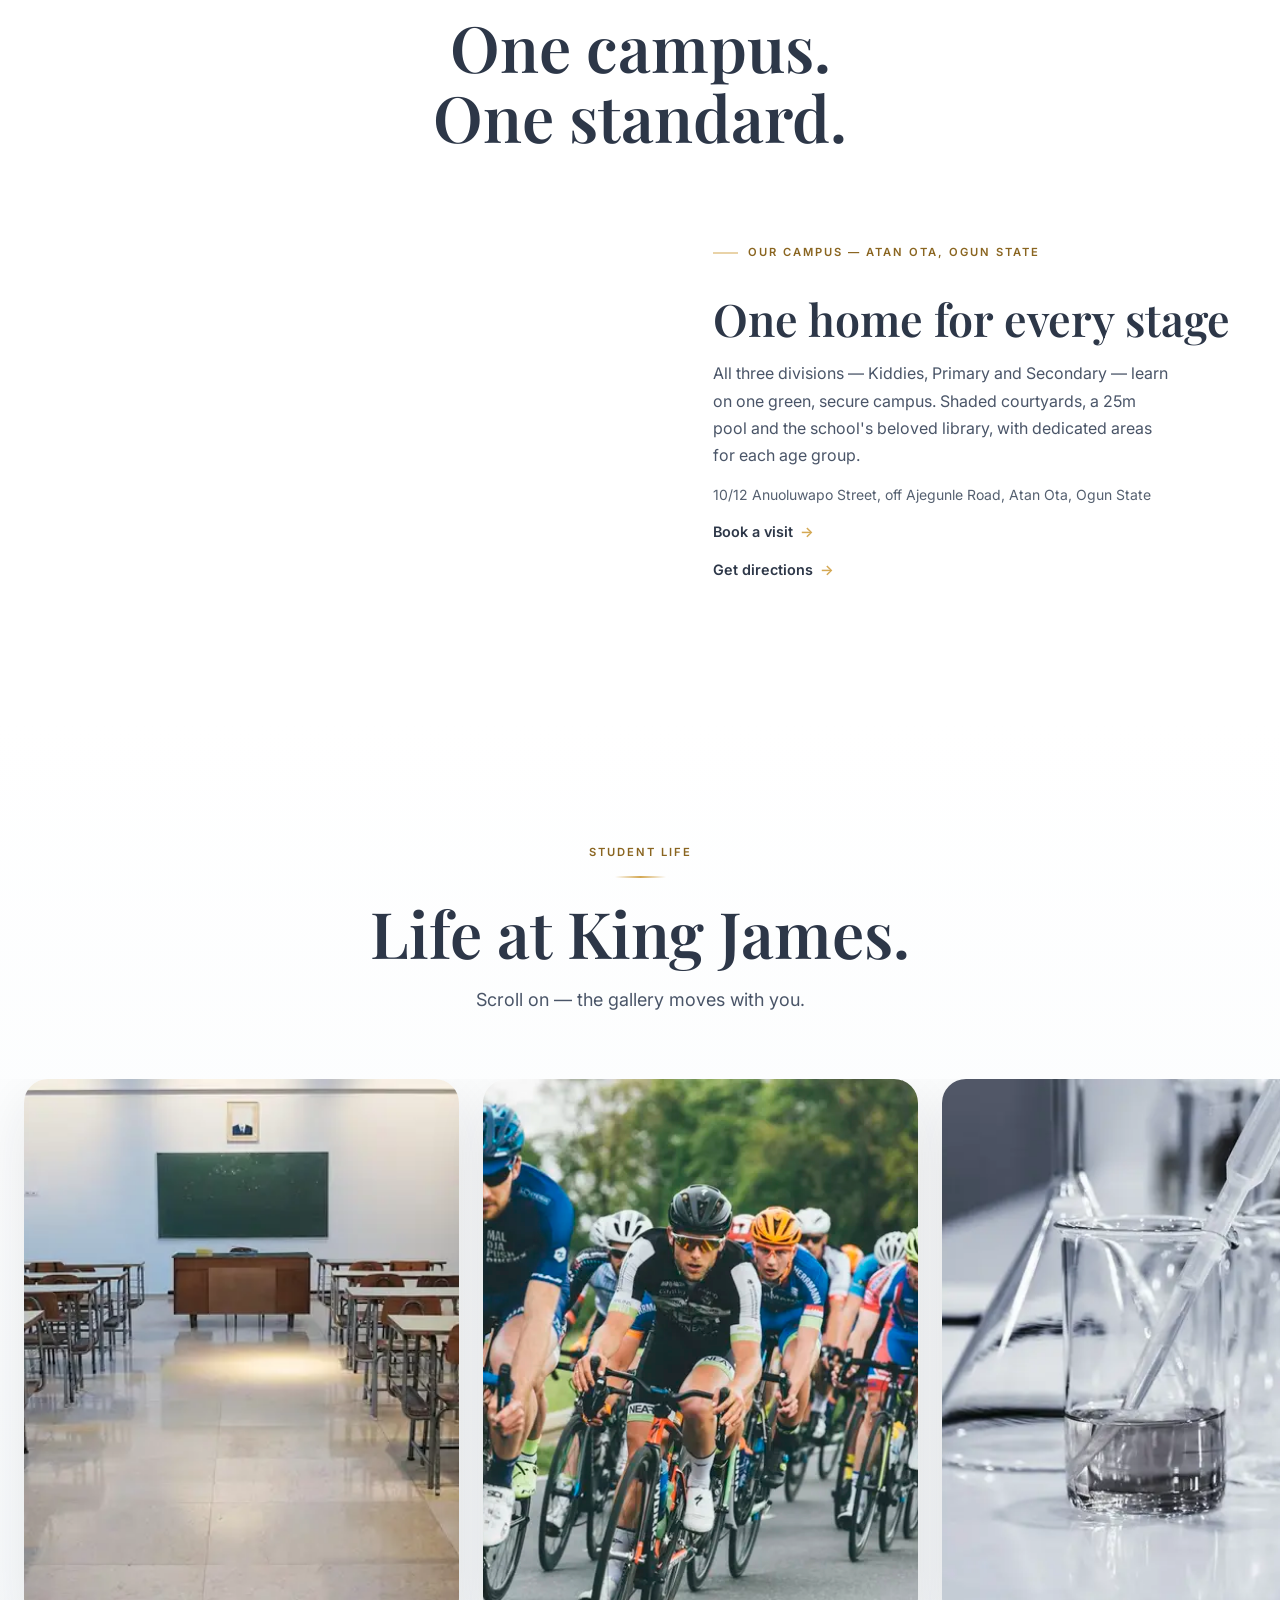
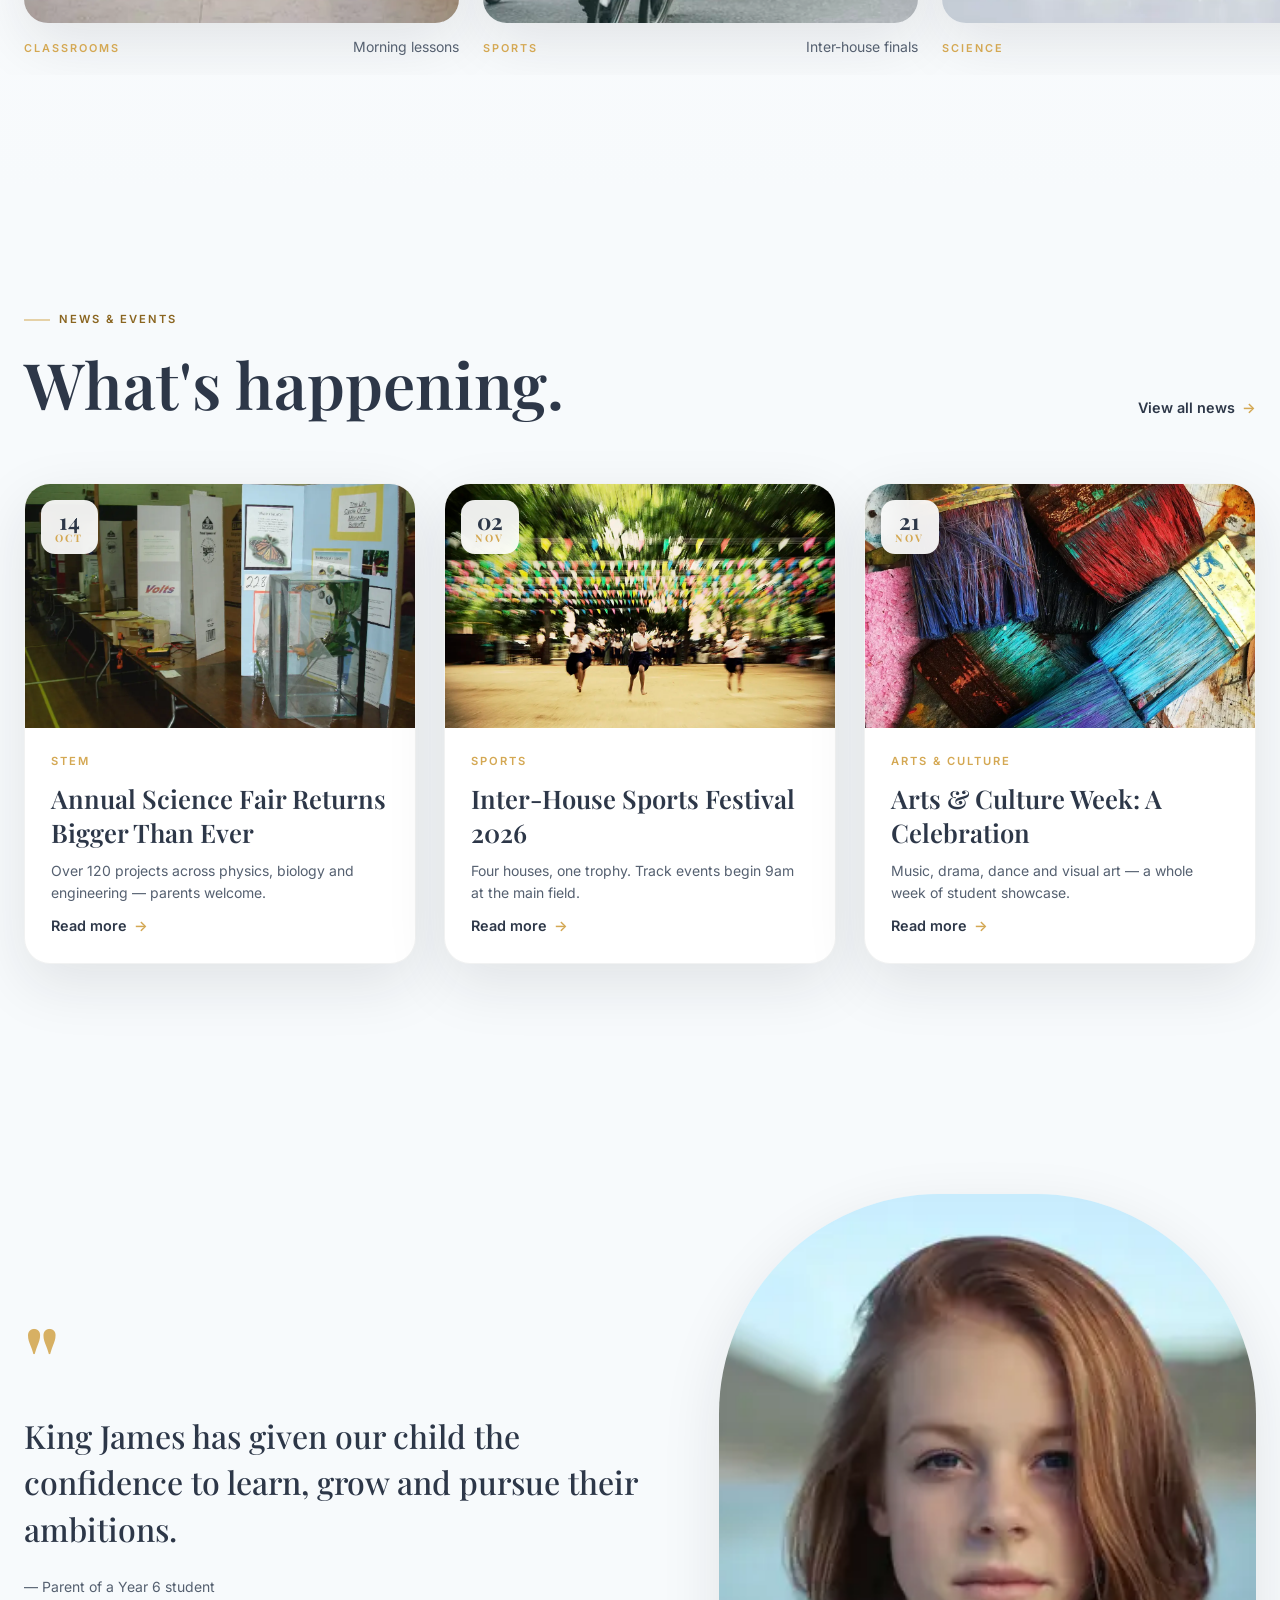
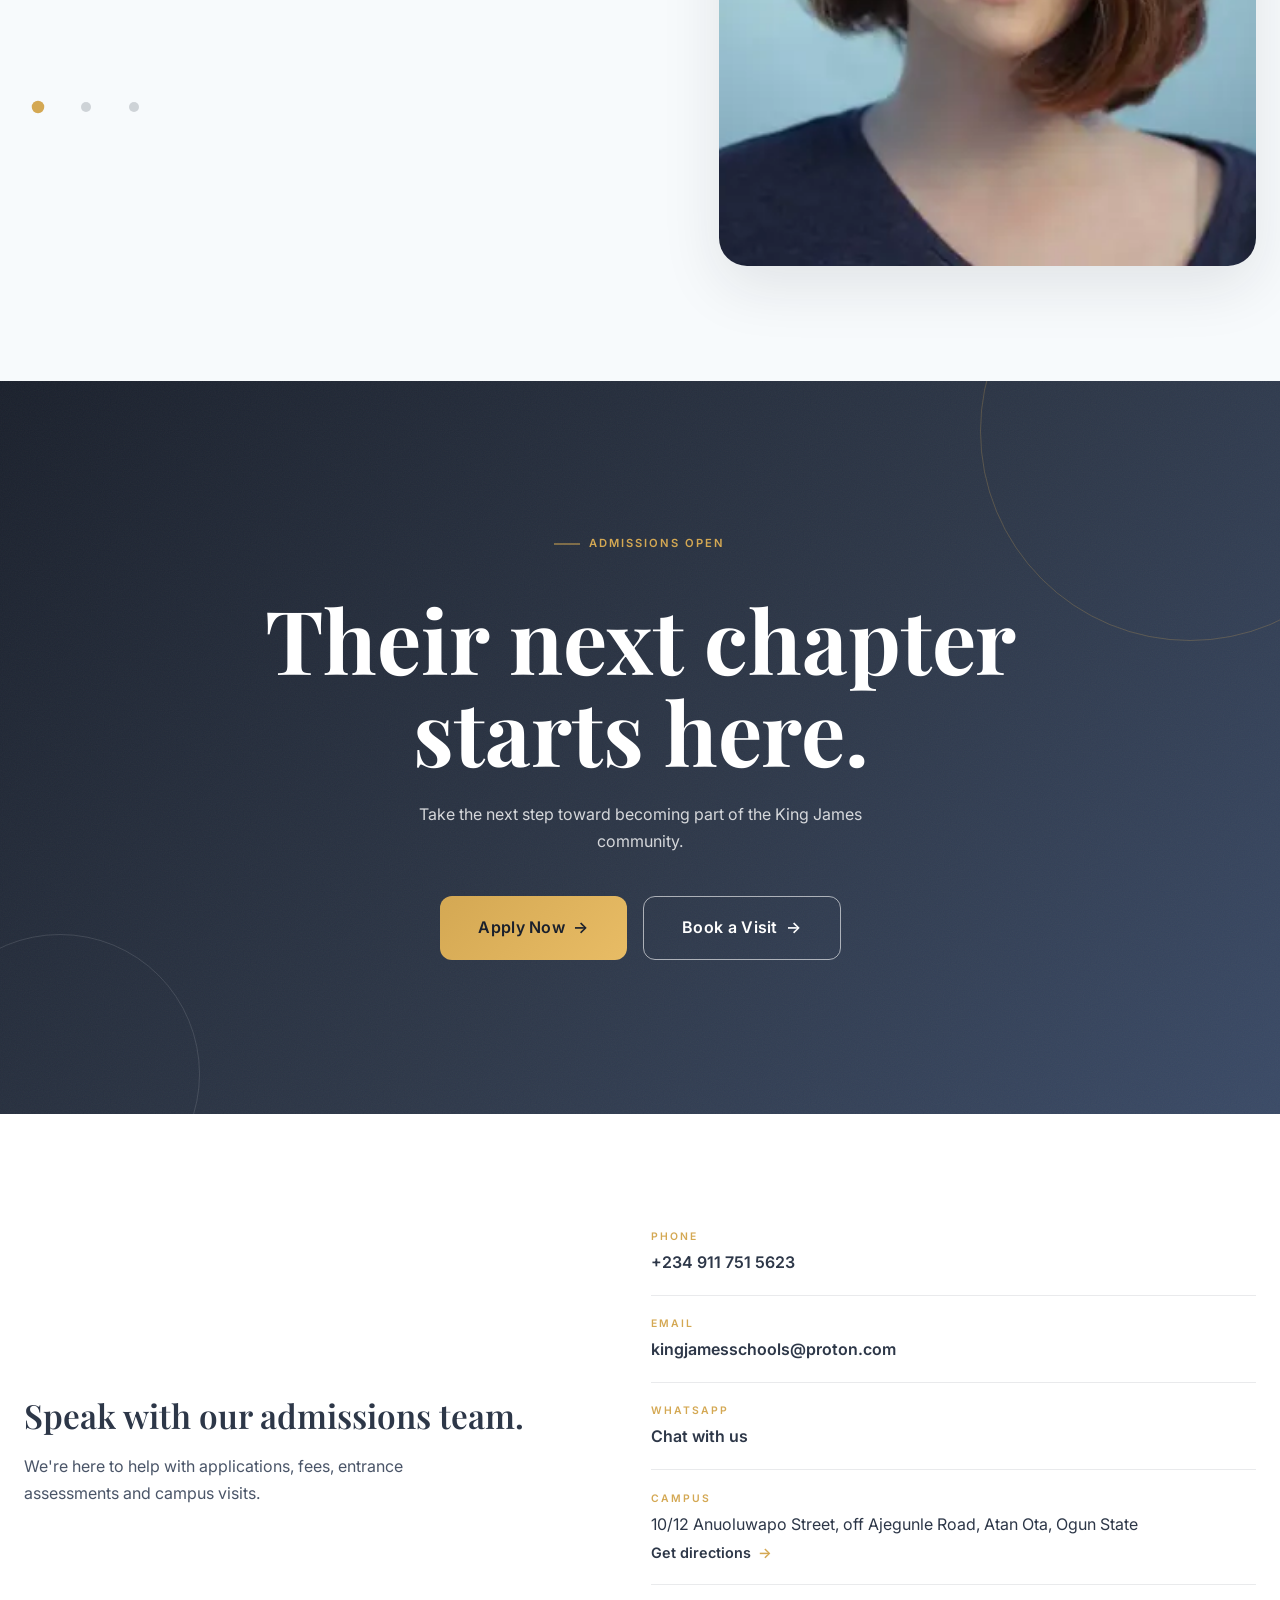
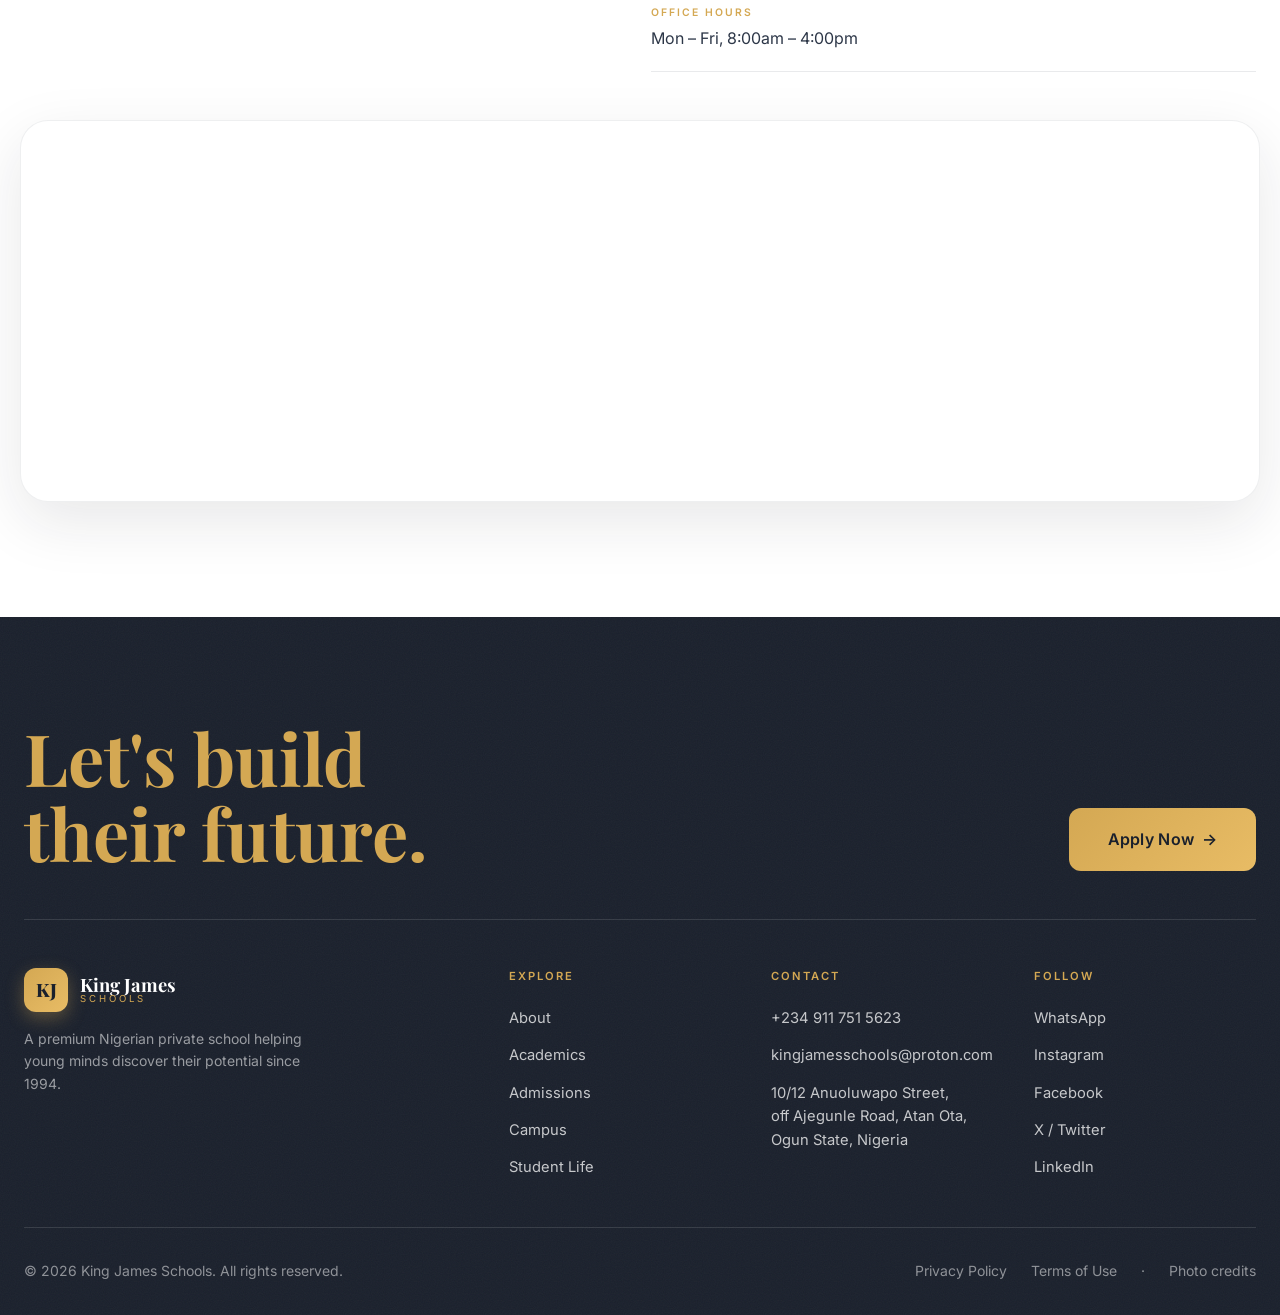
==== commit aaa2ffab: "Add Google Maps embed and directions links for the Atan Ota campus Lazy-loaded map below the contact" ====
--- a/index.html
+++ b/index.html
@@ -181,6 +181,7 @@
           <h2 class="qa-title display-serif">Book a campus tour.</h2>
           <p class="body-text">Experience our campus first-hand with your family.</p>
           <a class="text-link" href="#visit">Book a visit <span class="arrow" aria-hidden="true">→</span></a>
+              <a class="text-link" href="https://www.google.com/maps/search/?api=1&query=10%2F12+Anuoluwapo+Street%2C+off+Ajegunle+Road%2C+Atan+Ota%2C+Ogun+State" target="_blank" rel="noopener">Get directions <span class="arrow" aria-hidden="true">→</span></a>
         </article>
         <article class="qa-card glass reveal" style="--d:2">
           <p class="qa-kicker label-upper">Contact</p>
@@ -380,6 +381,7 @@
               <p class="body-text">All three divisions — Kiddies, Primary and Secondary — learn on one green, secure campus. Shaded courtyards, a 25m pool and the school's beloved library, with dedicated areas for each age group.</p>
               <p class="caption">10/12 Anuoluwapo Street, off Ajegunle Road, Atan Ota, Ogun State</p>
               <a class="text-link" href="#visit">Book a visit <span class="arrow" aria-hidden="true">→</span></a>
+              <a class="text-link" href="https://www.google.com/maps/search/?api=1&query=10%2F12+Anuoluwapo+Street%2C+off+Ajegunle+Road%2C+Atan+Ota%2C+Ogun+State" target="_blank" rel="noopener">Get directions <span class="arrow" aria-hidden="true">→</span></a>
             </div>
           </div>
         </div>
@@ -517,9 +519,12 @@
           <li class="reveal"><span class="label-upper">Phone</span><a href="tel:+2349117515623">+234 911 751 5623</a></li>
           <li class="reveal" style="--d:1"><span class="label-upper">Email</span><a href="mailto:kingjamesschools@proton.com">kingjamesschools@proton.com</a></li>
           <li class="reveal" style="--d:2"><span class="label-upper">WhatsApp</span><a href="https://wa.me/qr/ZM3OCDB7XLUVF1" target="_blank" rel="noopener">Chat with us</a></li>
-          <li class="reveal" style="--d:2"><span class="label-upper">Campus</span><span>10/12 Anuoluwapo Street, off Ajegunle Road, Atan Ota, Ogun State</span></li>
+          <li class="reveal" style="--d:2"><span class="label-upper">Campus</span><span>10/12 Anuoluwapo Street, off Ajegunle Road, Atan Ota, Ogun State</span><a class="text-link" href="https://www.google.com/maps/search/?api=1&query=10%2F12+Anuoluwapo+Street%2C+off+Ajegunle+Road%2C+Atan+Ota%2C+Ogun+State" target="_blank" rel="noopener">Get directions <span class="arrow" aria-hidden="true">→</span></a></li>
           <li class="reveal" style="--d:3"><span class="label-upper">Office Hours</span><span>Mon – Fri, 8:00am – 4:00pm</span></li>
         </ul>
+      </div>
+      <div class="map-embed reveal">
+        <iframe src="https://maps.google.com/maps?q=10%2F12+Anuoluwapo+Street%2C+off+Ajegunle+Road%2C+Atan+Ota%2C+Ogun+State&z=14&output=embed" title="Map showing King James Schools, Atan Ota, Ogun State" loading="lazy" referrerpolicy="no-referrer-when-downgrade" allowfullscreen></iframe>
       </div>
     </section>
   </main>
--- a/css/style.css
+++ b/css/style.css
@@ -1428,3 +1428,27 @@
   .wa-float { width: 50px; height: 50px; right: 1rem; bottom: 1rem; }
   .wa-float svg { width: 26px; height: 26px; }
 }
+
+/* =========================================================
+   MAP EMBED
+   ========================================================= */
+.map-embed {
+  max-width: var(--container);
+  margin: 3rem auto 0;
+  padding-inline: 1.5rem;
+  border-radius: 28px;
+  overflow: hidden;
+  border: 1px solid rgba(45, 55, 72, 0.08);
+  box-shadow: var(--shadow-card);
+  background: var(--white);
+}
+.map-embed iframe {
+  display: block;
+  width: 100%;
+  height: 380px;
+  border: 0;
+  filter: saturate(0.92);
+}
+@media (max-width: 640px) {
+  .map-embed iframe { height: 300px; }
+}
